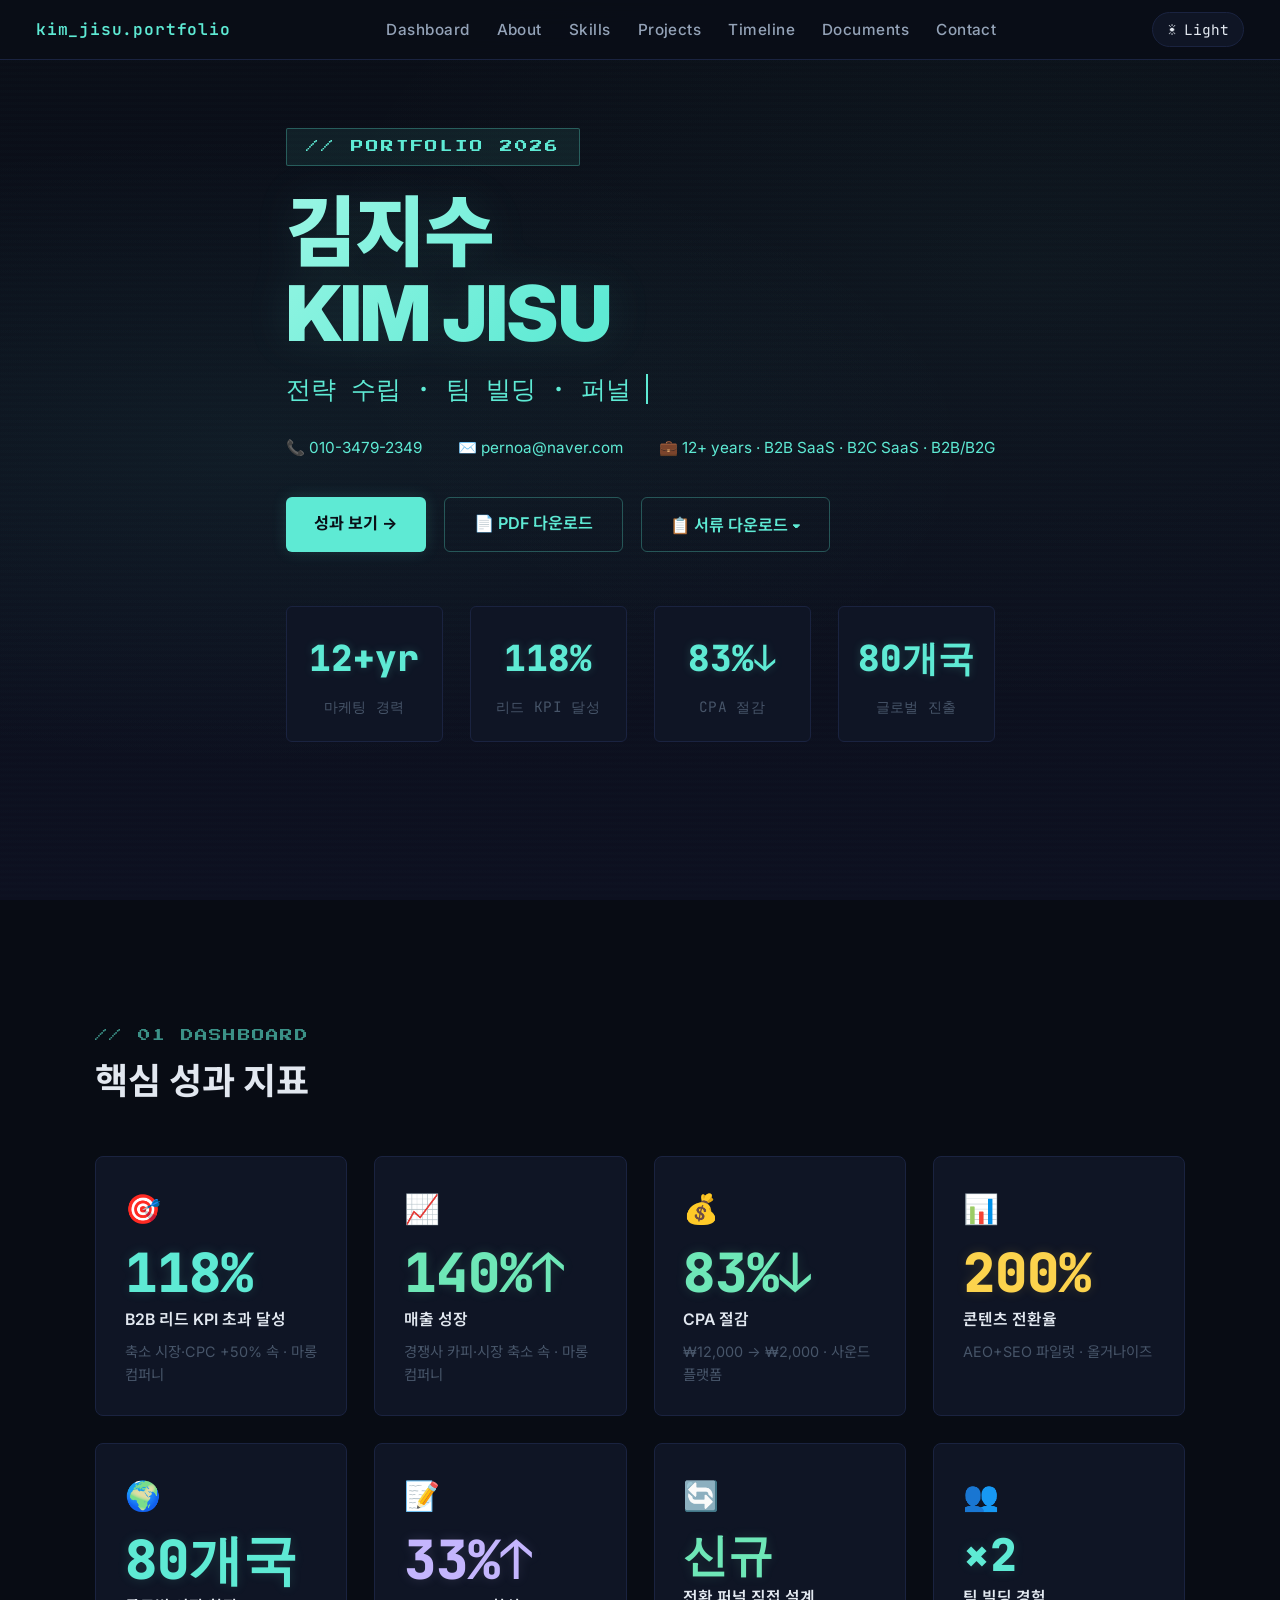
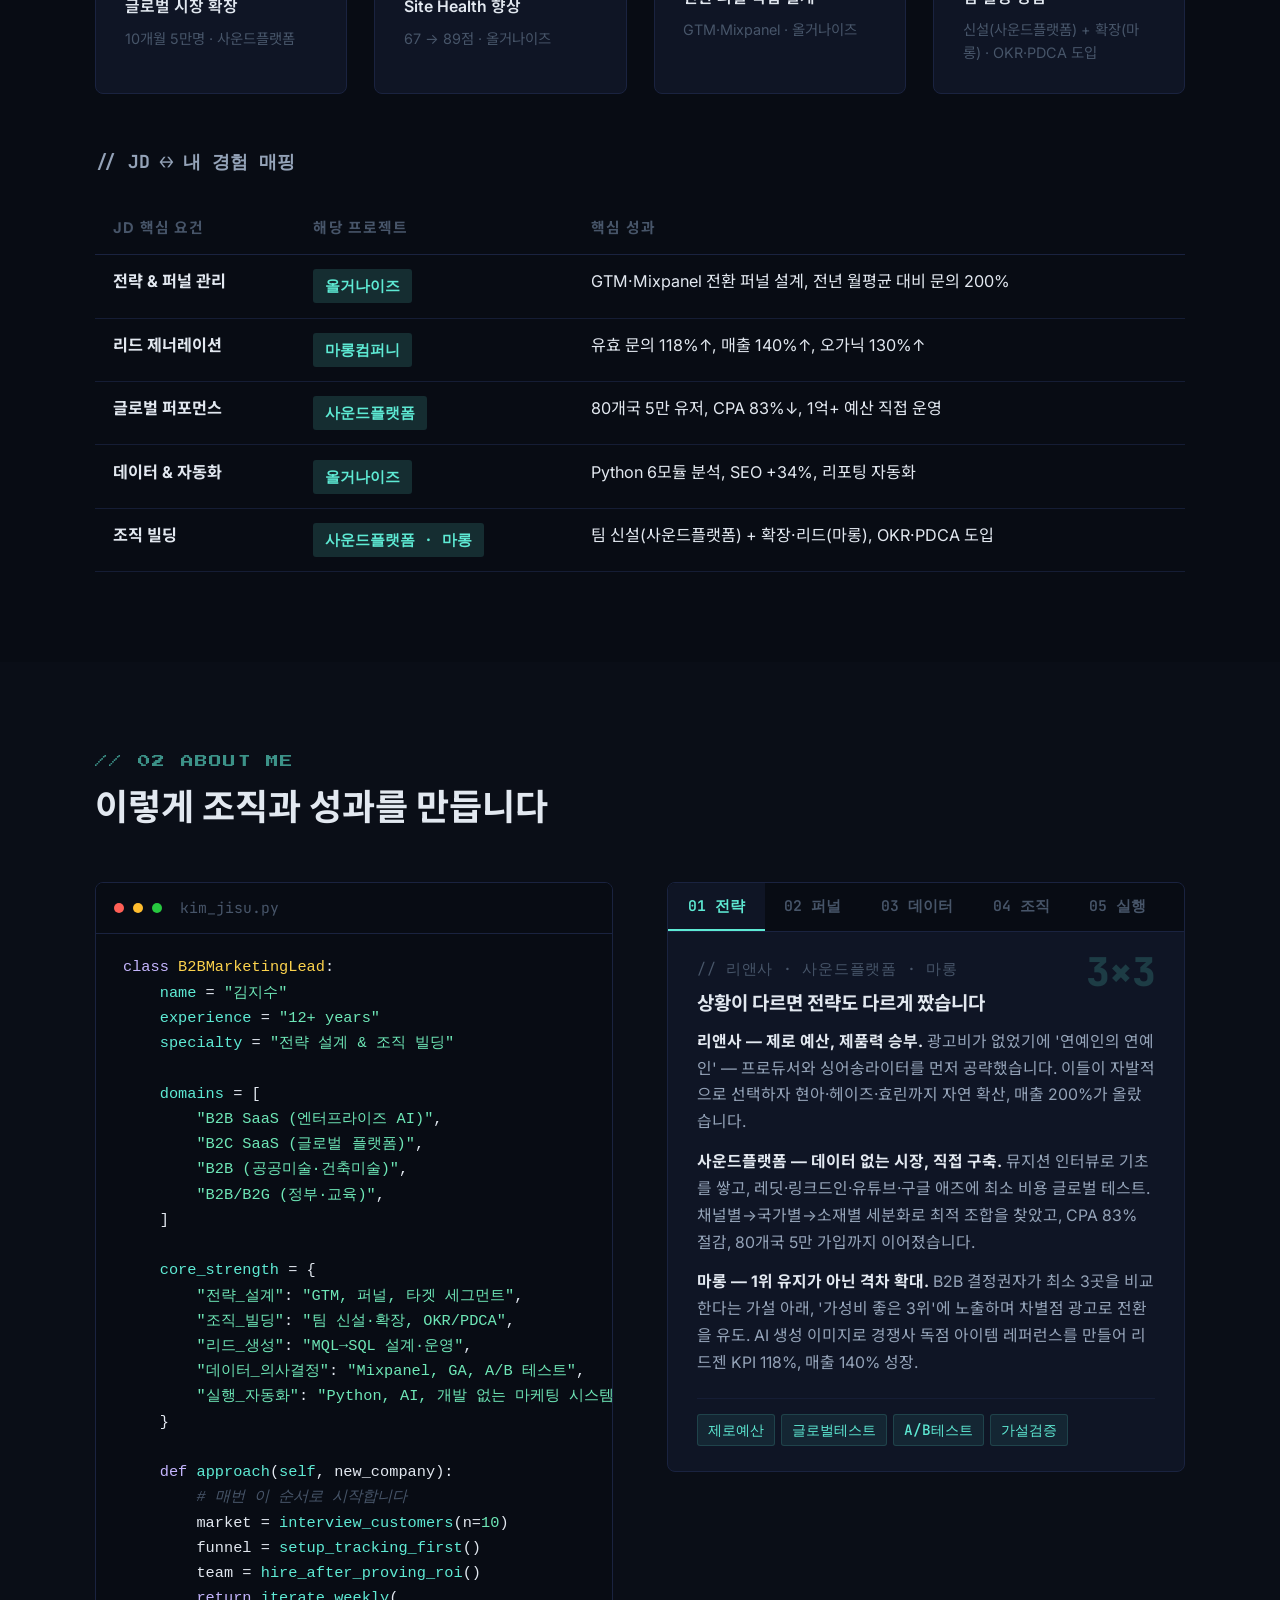
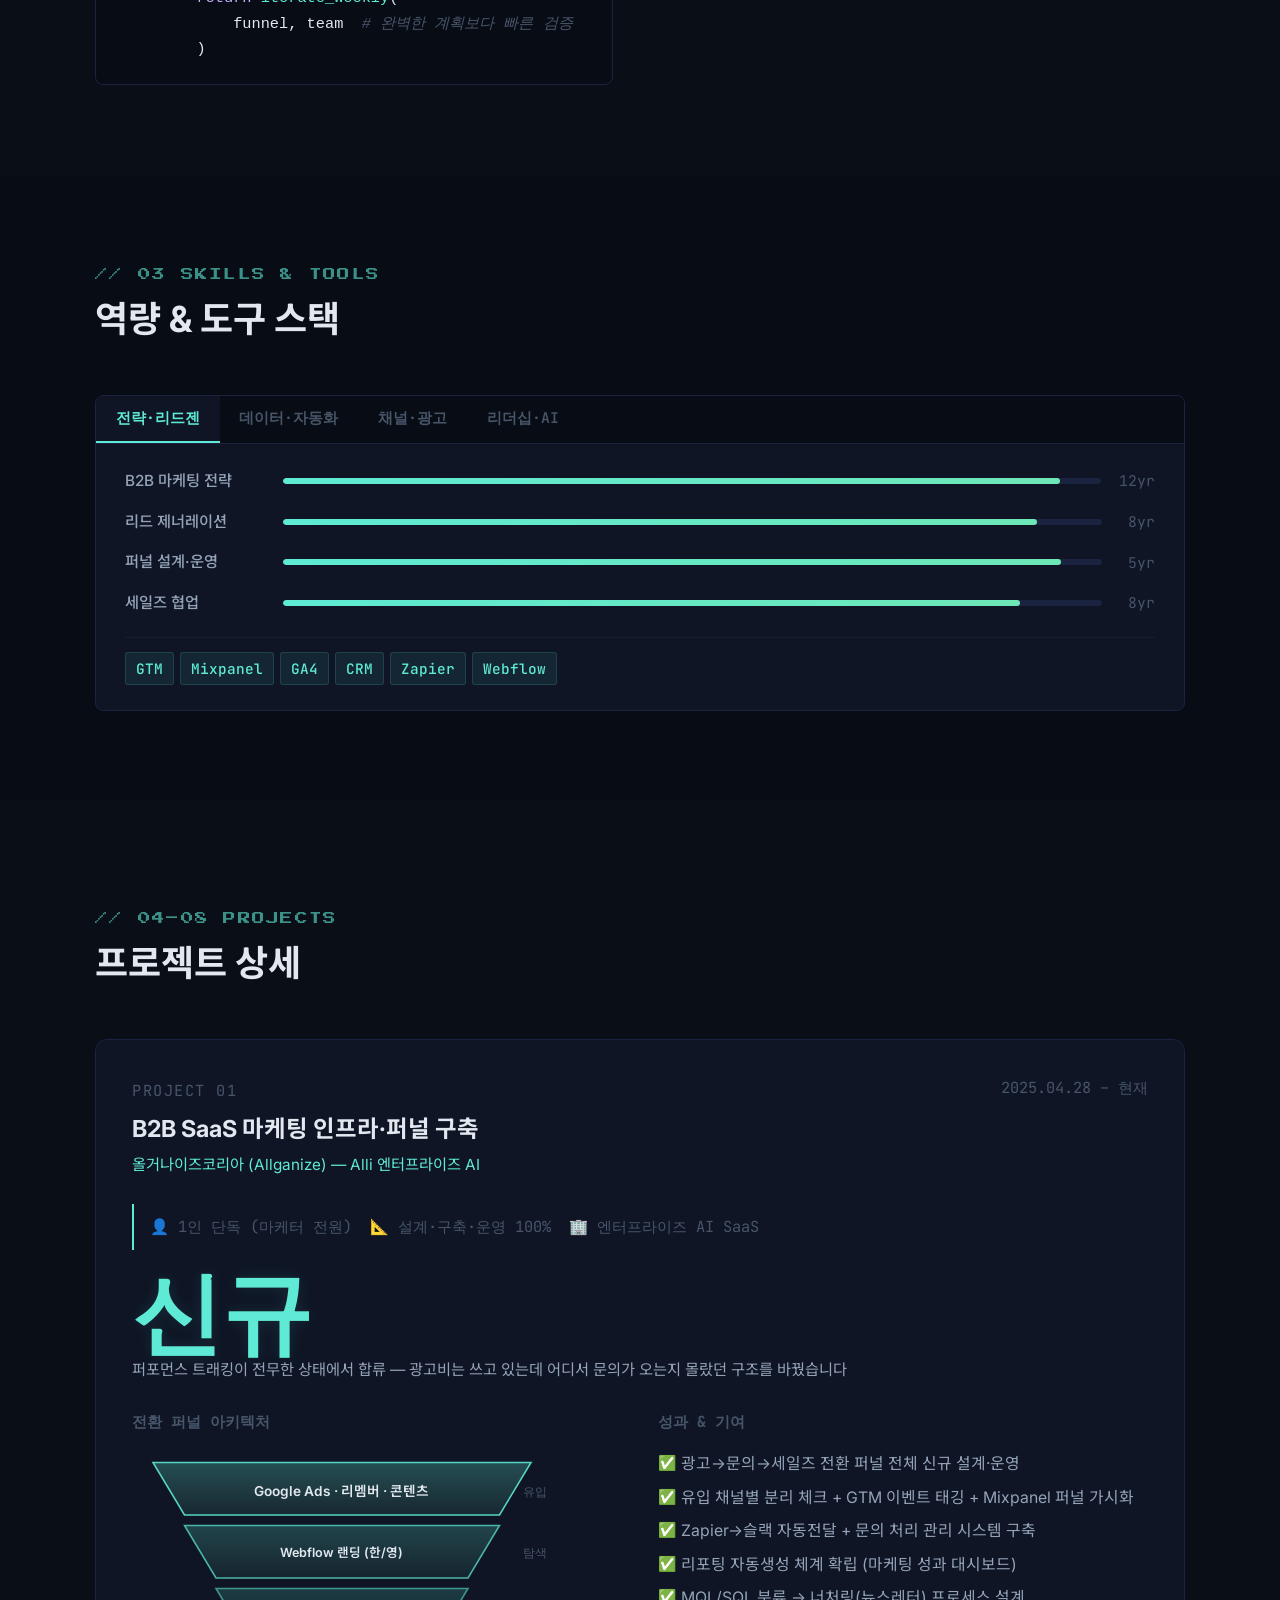
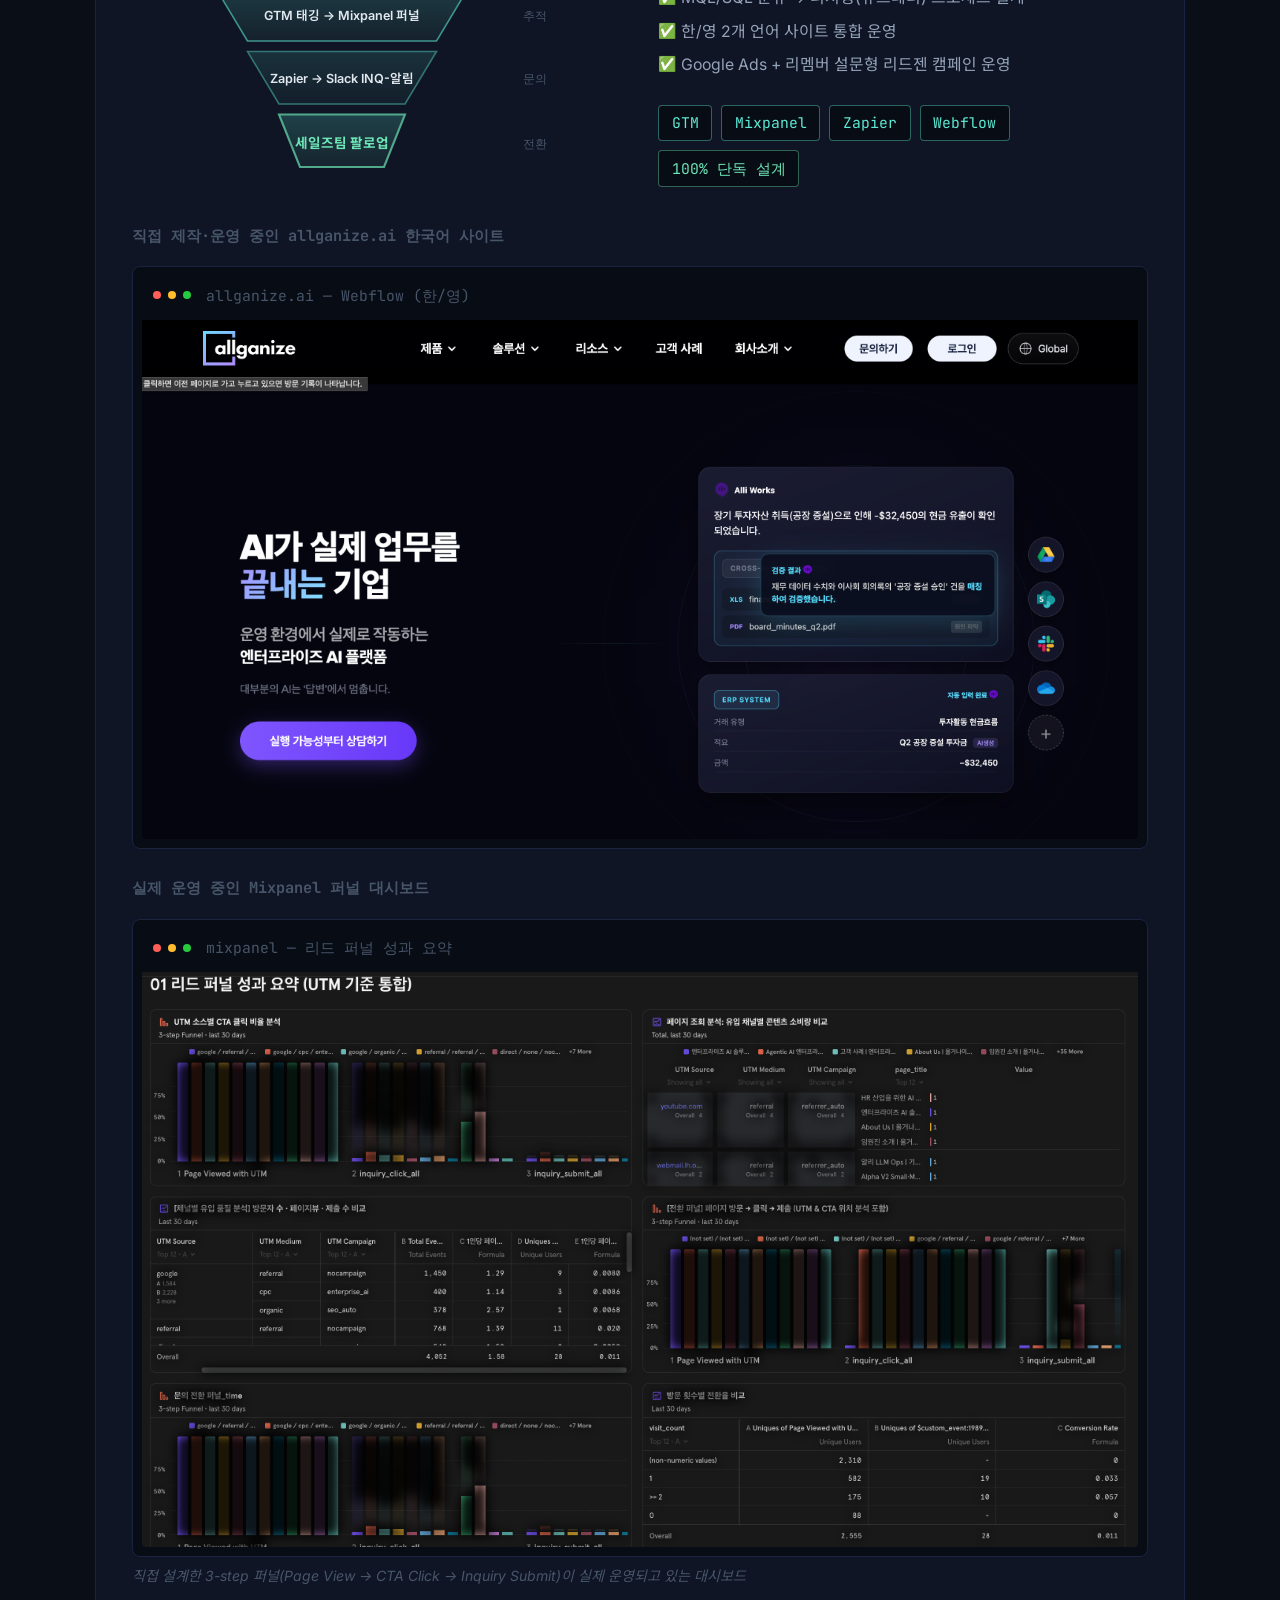
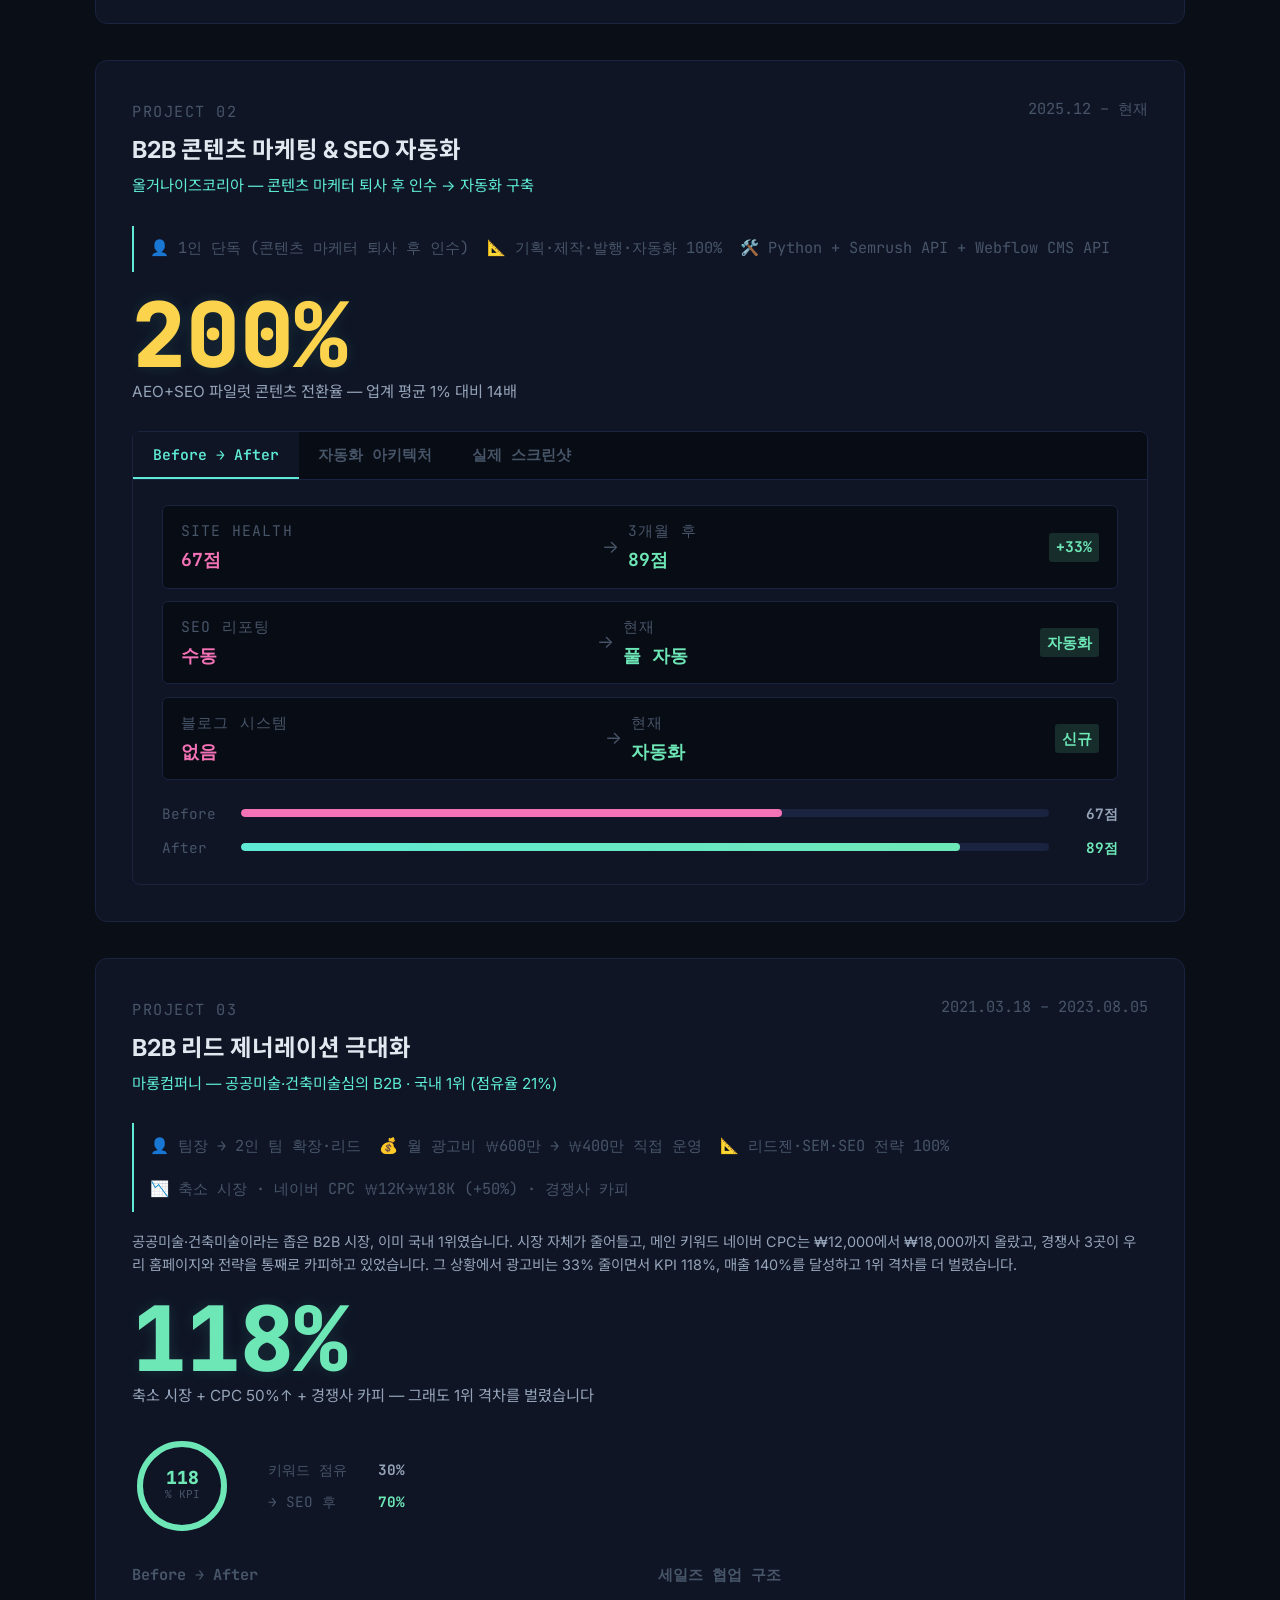
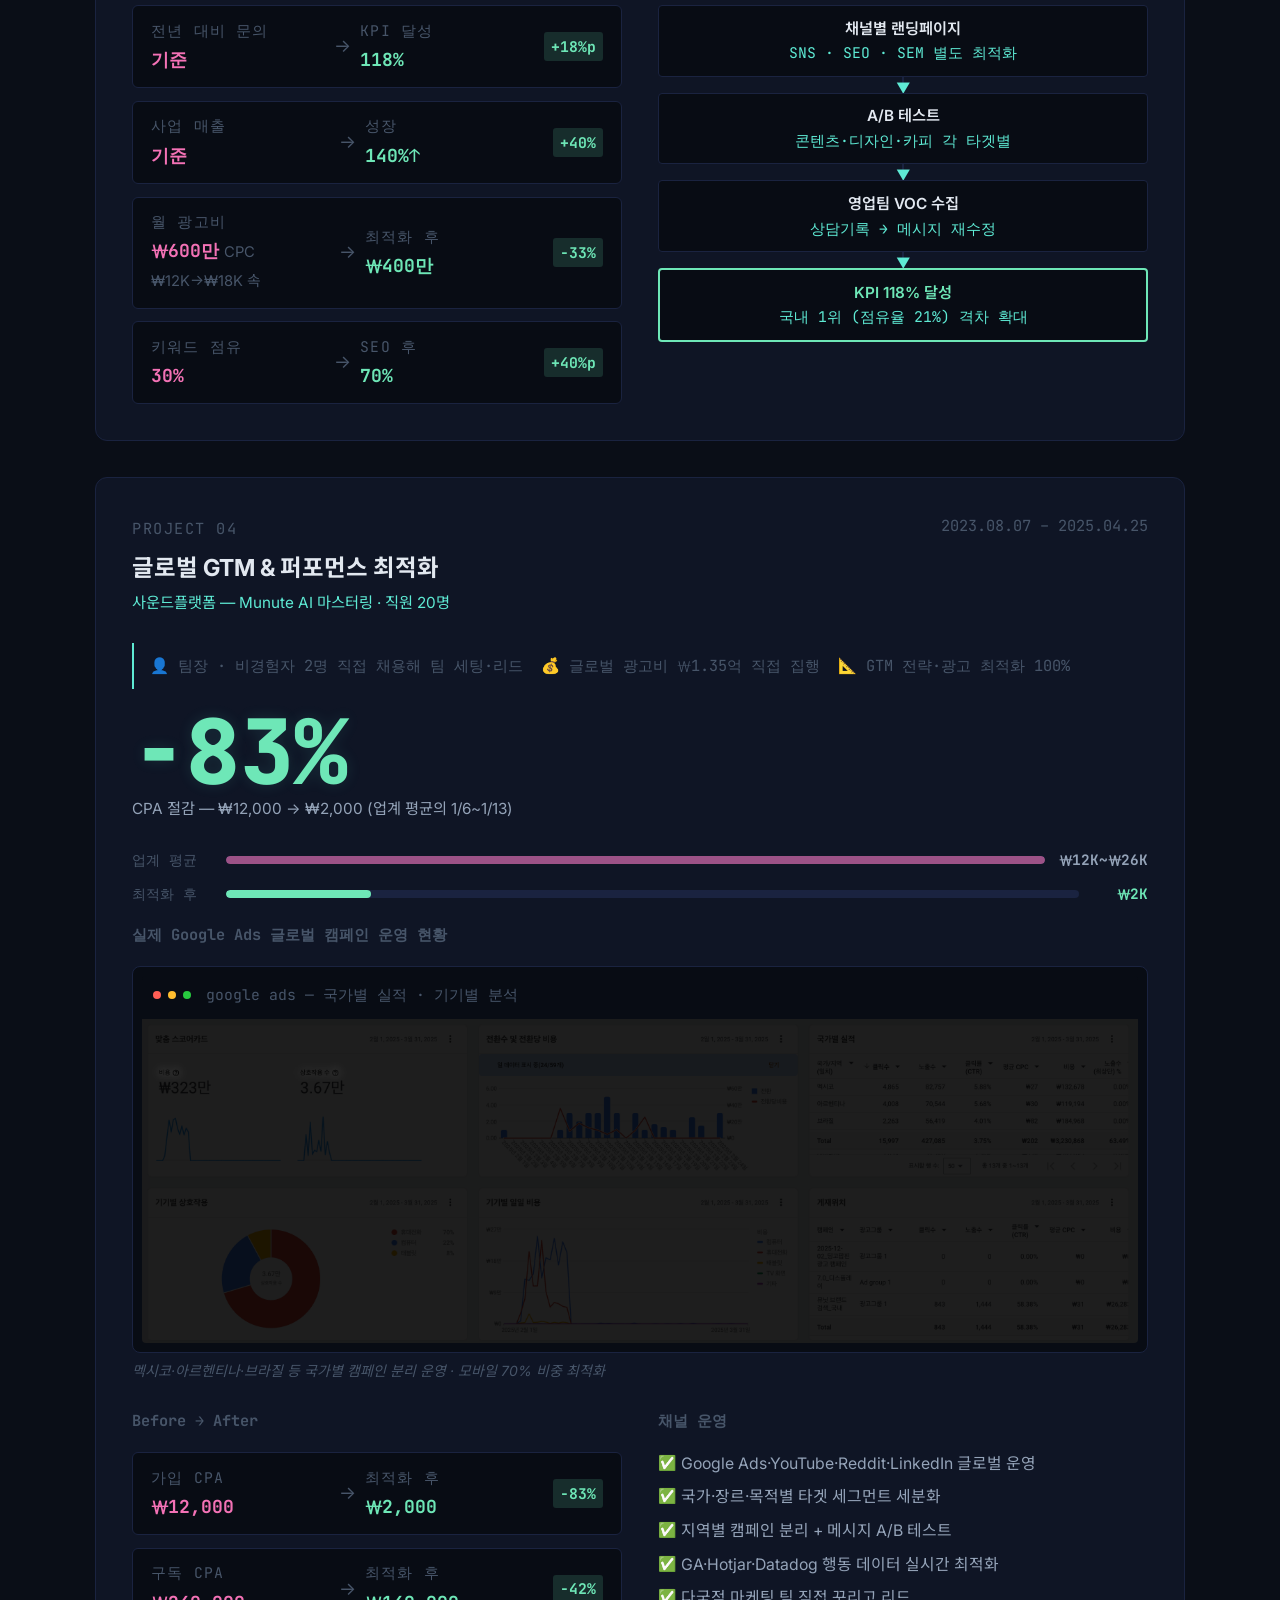
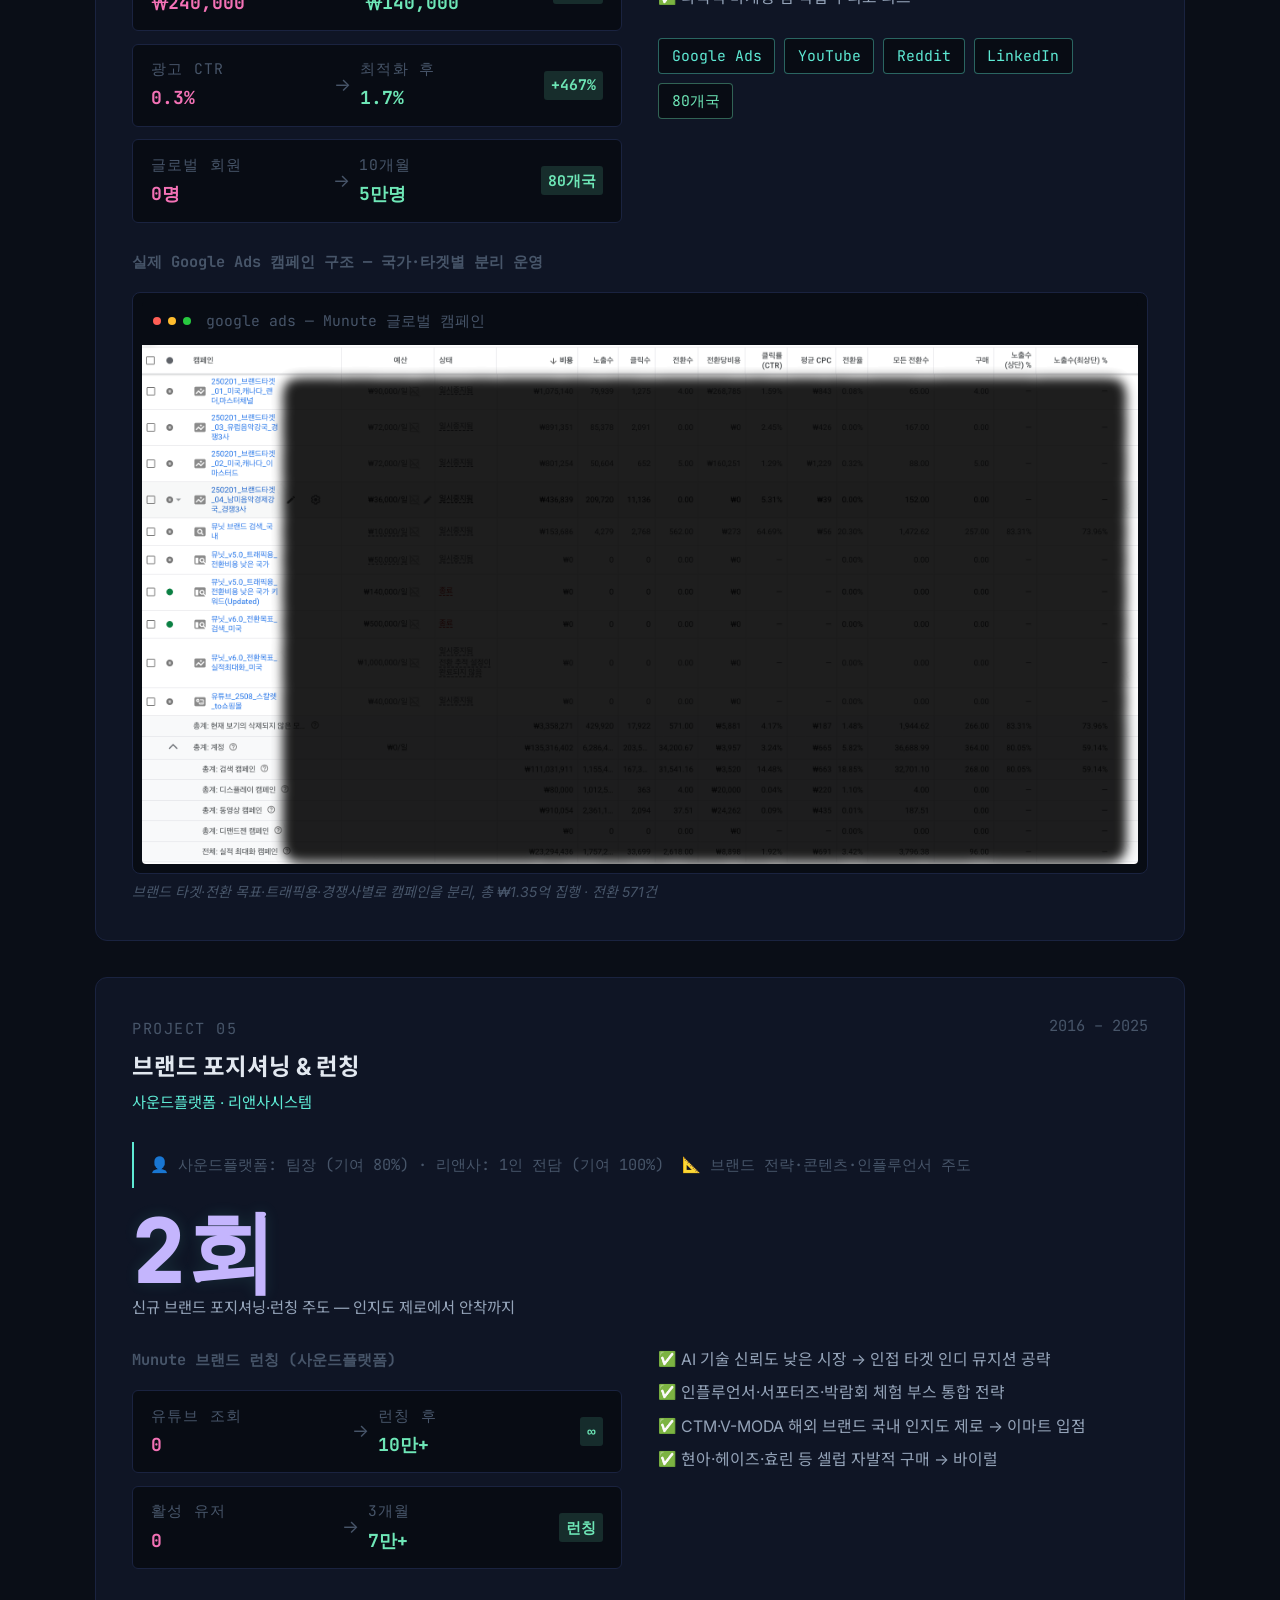
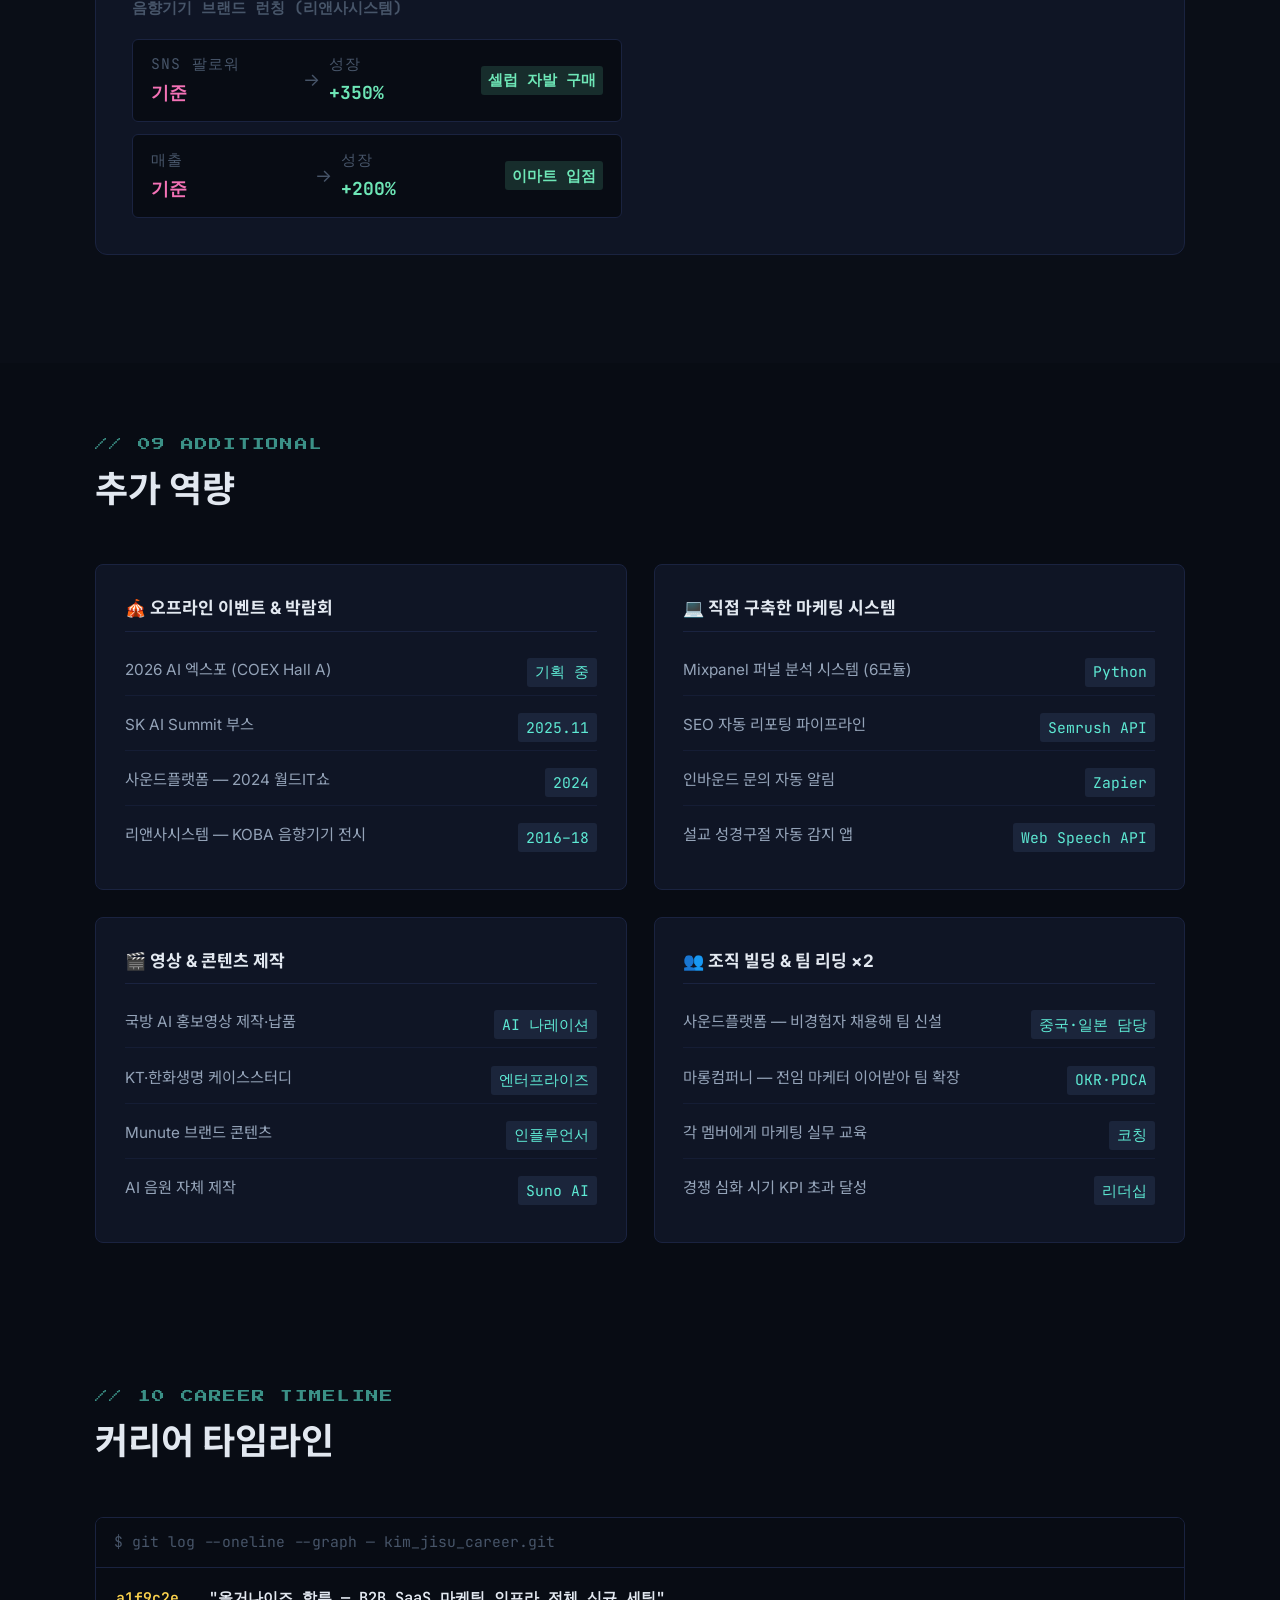
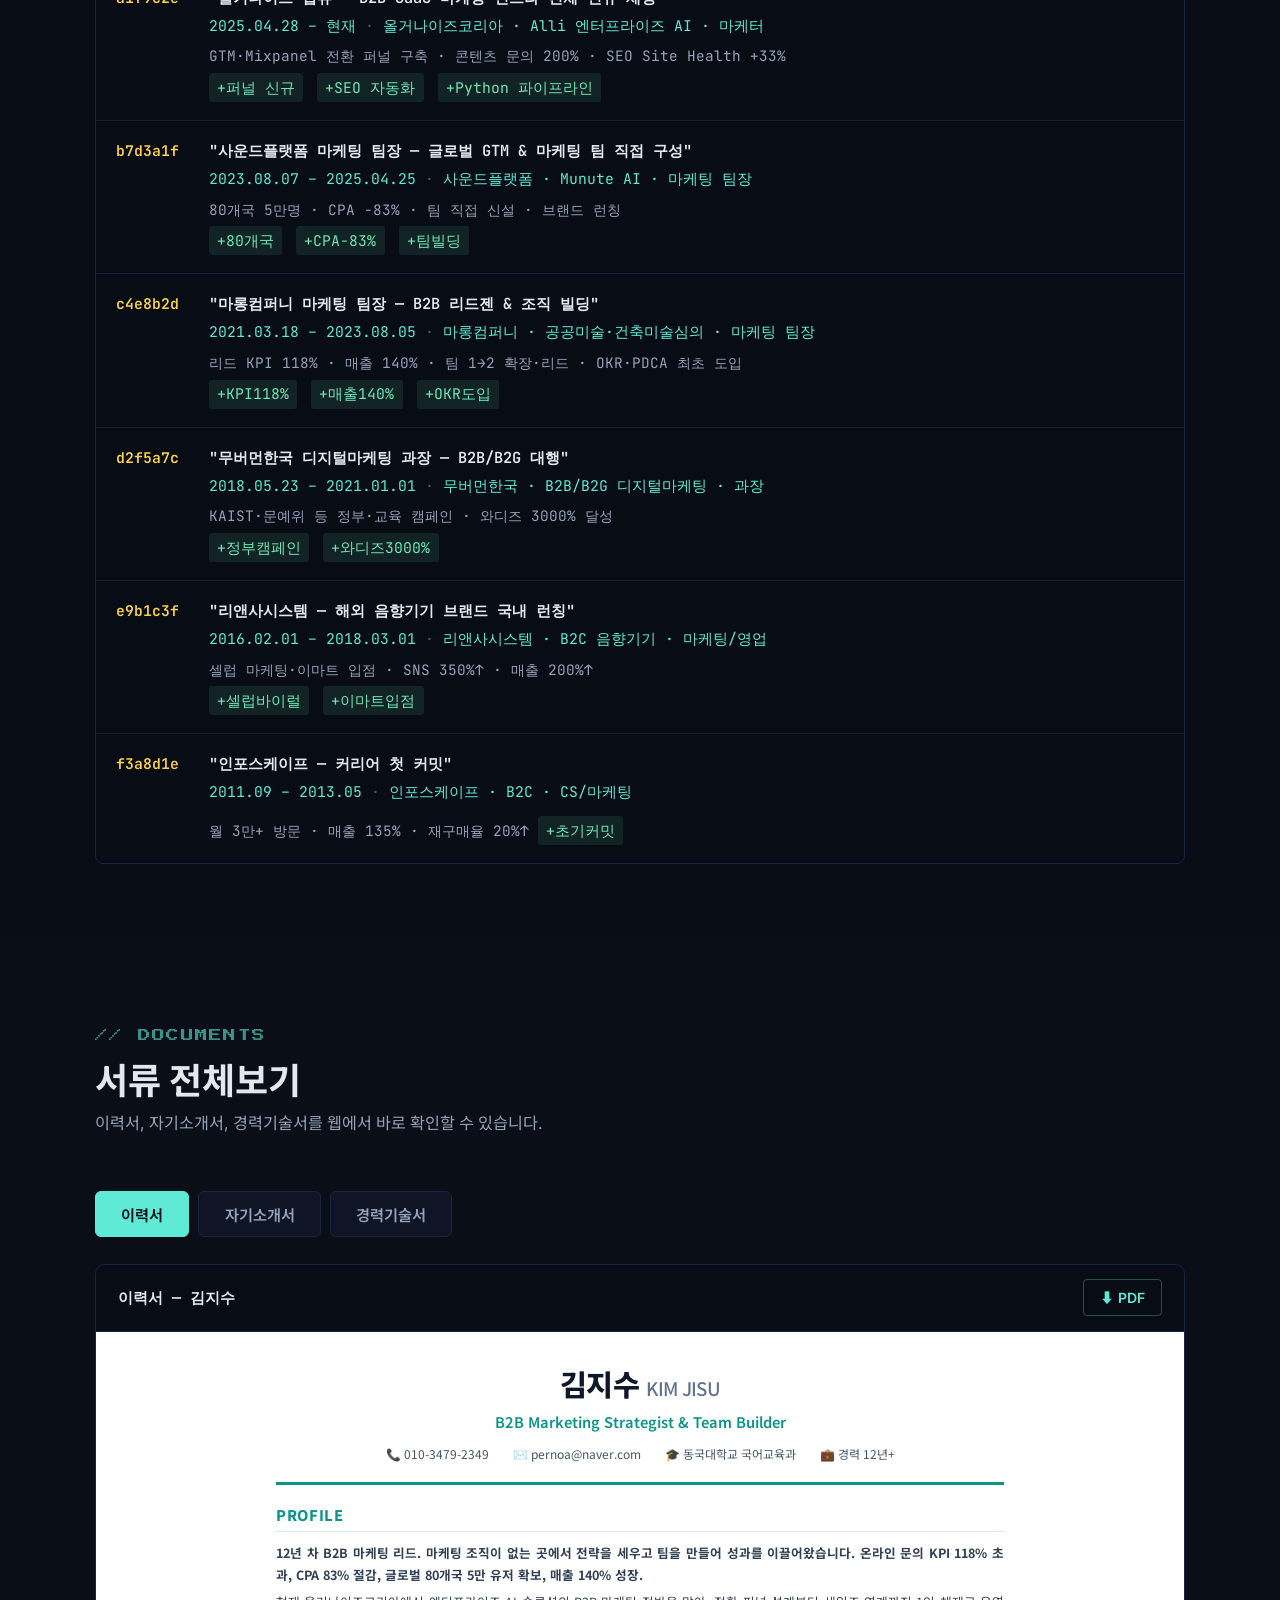
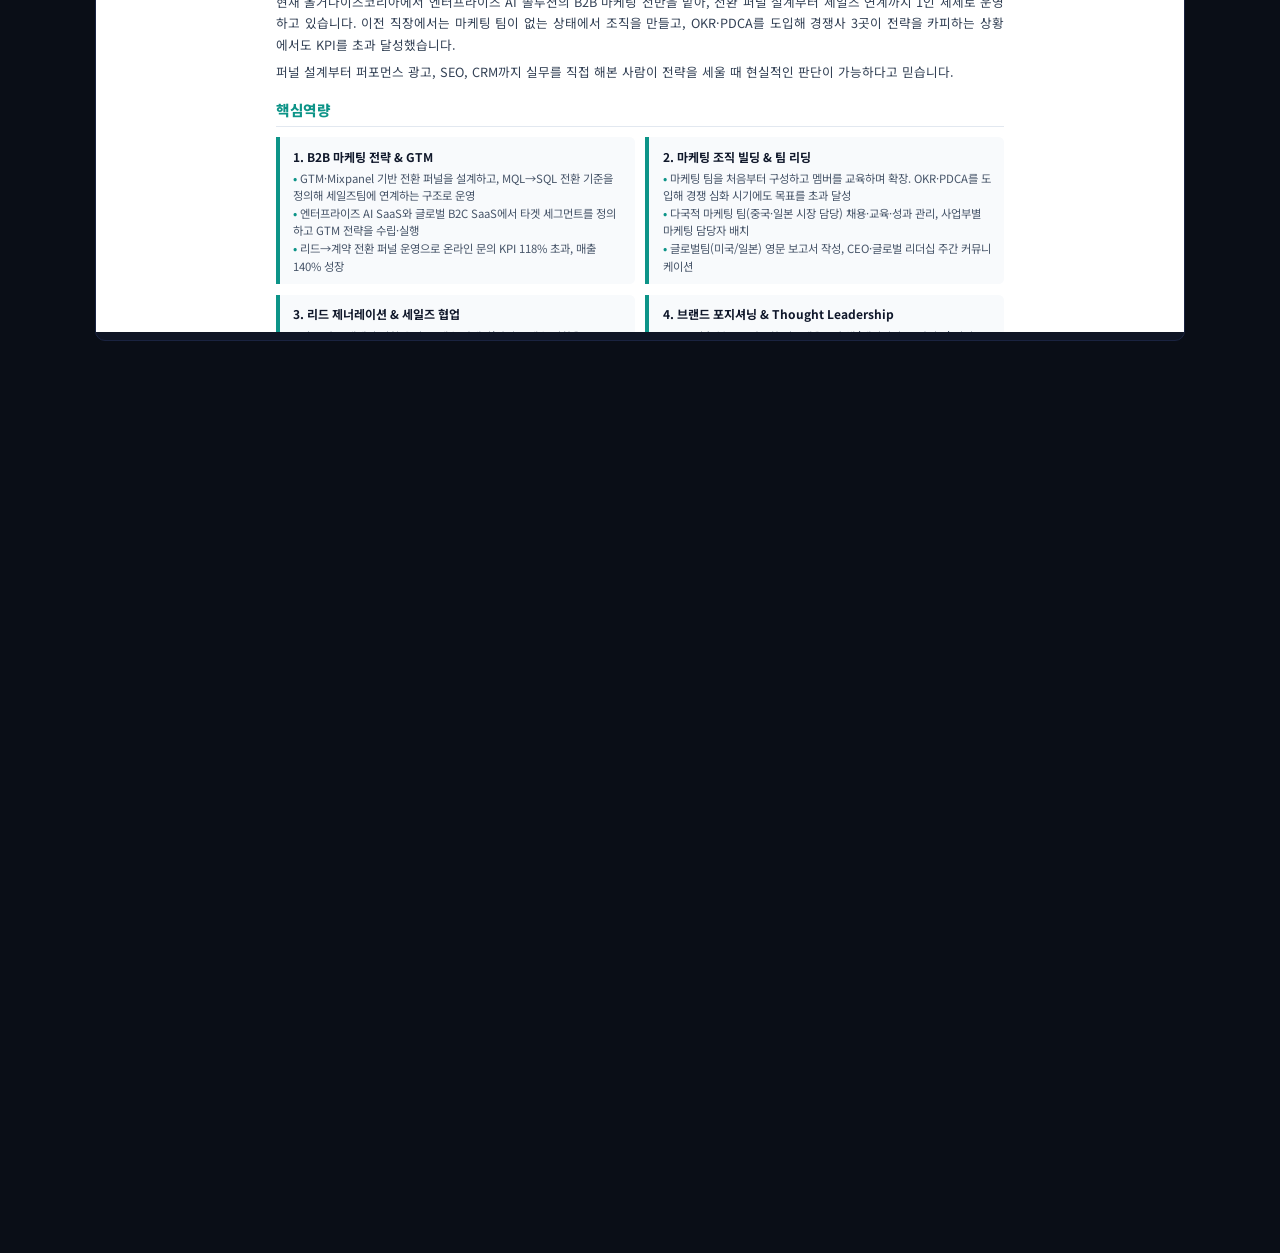
==== index.html @ 4dc273af "fix: add print CSS enhancements + counter force script for PDF export" ====
<!DOCTYPE html>
<html lang="ko" data-theme="dark">
<head>
  <meta charset="UTF-8" />
  <meta name="viewport" content="width=device-width, initial-scale=1.0" />
  <title>김지수 포트폴리오 — B2B Marketing Strategist & Builder</title>
  <meta name="description" content="12년 B2B 마케팅 경험. GTM·Mixpanel 퍼널 설계, 리드 제너레이션, 마케팅 팀 신설 경험." />
  <meta name="robots" content="noindex, nofollow" />

  <!-- Open Graph -->
  <meta property="og:title" content="김지수 포트폴리오 — B2B Marketing Strategist & Builder" />
  <meta property="og:description" content="12년 B2B 마케팅 경험. GTM·Mixpanel 퍼널 설계, 리드 제너레이션, 마케팅 팀 신설 경험." />
  <meta property="og:type" content="website" />
  <meta property="og:locale" content="ko_KR" />

  <!-- Favicon (inline SVG) -->
  <link rel="icon" href="data:image/svg+xml,<svg xmlns='http://www.w3.org/2000/svg' viewBox='0 0 100 100'><rect width='100' height='100' rx='16' fill='%230a0e17'/><text x='50' y='68' font-size='52' font-weight='900' fill='%235EEAD4' text-anchor='middle' font-family='system-ui'>JS</text></svg>" />

  <!-- Fonts -->
  <link rel="preconnect" href="https://fonts.googleapis.com" />
  <link rel="preconnect" href="https://fonts.gstatic.com" crossorigin />
  <link href="https://fonts.googleapis.com/css2?family=Inter:wght@400;500;600;700;800;900&family=JetBrains+Mono:wght@400;600;700&family=Noto+Sans+KR:wght@400;500;700;800&family=Press+Start+2P&display=swap" rel="stylesheet" />

  <link rel="stylesheet" href="style.css?v=4" />
  <script>
    (function(){var t=localStorage.getItem('portfolio-theme');if(t)document.documentElement.setAttribute('data-theme',t);})();
  </script>
</head>
<body>

<!-- ═══════════════════════════════════
     NAV
     ═══════════════════════════════════ -->
<a href="#hero" class="skip-link">본문으로 건너뛰기</a>
<nav aria-label="메인 네비게이션">
  <span class="nav-logo mono">kim_jisu.portfolio</span>
  <ul class="nav-links">
    <li><a href="#dashboard">Dashboard</a></li>
    <li><a href="#about">About</a></li>
    <li><a href="#skills">Skills</a></li>
    <li><a href="#projects">Projects</a></li>
    <li><a href="#timeline">Timeline</a></li>
    <li id="nav-why"><a href="#why">Why This Company</a></li>
    <li><a href="#documents">Documents</a></li>
    <li><a href="#contact">Contact</a></li>
  </ul>
  <div class="nav-right">
    <button id="theme-toggle" class="theme-toggle" aria-label="테마 전환">☀ Light</button>
    <button class="nav-hamburger" id="nav-hamburger" aria-label="메뉴 열기" aria-expanded="false">☰</button>
  </div>
</nav>


<!-- ═══════════════════════════════════
     HERO
     ═══════════════════════════════════ -->
<section id="hero">
  <div class="container">
    <div class="hero-content">
      <span class="hero-badge mono">// PORTFOLIO 2026</span>
      <span id="hero-target" class="hero-target" style="display:none;"></span>

      <h1 class="hero-name">김지수<br />KIM JISU</h1>

      <p class="hero-title">
        <span id="typing-text" aria-live="polite" aria-label="직무 소개"></span><span class="cursor" aria-hidden="true"></span>
      </p>

      <div class="hero-meta">
        <span class="hero-meta-item">📞 <span>010-3479-2349</span></span>
        <span class="hero-meta-item">✉️ <span>pernoa@naver.com</span></span>
        <span class="hero-meta-item">💼 <span>12+ years · B2B SaaS · B2C SaaS · B2B/B2G</span></span>
      </div>

      <div class="hero-cta">
        <a href="#dashboard" class="btn btn-primary">성과 보기 →</a>
        <a href="김지수_포트폴리오.pdf" download class="btn btn-outline">📄 PDF 다운로드</a>
        <div class="dropdown">
          <button class="btn btn-outline dropdown-toggle">📋 서류 다운로드 ▾</button>
          <div class="dropdown-menu">
            <a href="김지수_이력서.pdf" download>이력서</a>
            <a href="김지수_자기소개서.pdf" download>자기소개서</a>
            <a href="김지수_경력기술서.pdf" download>경력기술서</a>
          </div>
        </div>
      </div>

      <div class="hero-stats">
        <div class="hero-stat scroll-reveal">
          <span class="hero-stat-num" data-target="12" data-suffix="+yr">0yr</span>
          <span class="hero-stat-label">마케팅 경력</span>
        </div>
        <div class="hero-stat scroll-reveal">
          <span class="hero-stat-num" data-target="118" data-suffix="%">0%</span>
          <span class="hero-stat-label">리드 KPI 달성</span>
        </div>
        <div class="hero-stat scroll-reveal">
          <span class="hero-stat-num" data-target="83" data-suffix="%↓">0%</span>
          <span class="hero-stat-label">CPA 절감</span>
        </div>
        <div class="hero-stat scroll-reveal">
          <span class="hero-stat-num" data-target="80" data-suffix="개국">0</span>
          <span class="hero-stat-label">글로벌 진출</span>
        </div>
      </div>
    </div>
  </div>
</section>


<!-- ═══════════════════════════════════
     DASHBOARD
     ═══════════════════════════════════ -->
<section id="dashboard">
  <div class="container">
    <div class="section-header scroll-reveal">
      <span class="section-label mono">// 01 dashboard</span>
      <h2 class="section-title">핵심 성과 지표</h2>
    </div>

    <div class="metrics-grid">

      <div class="metric-card blue scroll-reveal">
        <span class="metric-icon">🎯</span>
        <span class="metric-big-num" data-target="118" data-suffix="%">0%</span>
        <span class="metric-label">B2B 리드 KPI 초과 달성</span>
        <span class="metric-sub">축소 시장·CPC +50% 속 · 마롱컴퍼니</span>
      </div>

      <div class="metric-card green scroll-reveal">
        <span class="metric-icon">📈</span>
        <span class="metric-big-num" data-target="140" data-suffix="%↑">0%</span>
        <span class="metric-label">매출 성장</span>
        <span class="metric-sub">경쟁사 카피·시장 축소 속 · 마롱컴퍼니</span>
      </div>

      <div class="metric-card green scroll-reveal">
        <span class="metric-icon">💰</span>
        <span class="metric-big-num" data-target="83" data-suffix="%↓">0%</span>
        <span class="metric-label">CPA 절감</span>
        <span class="metric-sub">₩12,000 → ₩2,000 · 사운드플랫폼</span>
      </div>

      <div class="metric-card yellow scroll-reveal">
        <span class="metric-icon">📊</span>
        <span class="metric-big-num" data-target="200" data-suffix="%">0%</span>
        <span class="metric-label">콘텐츠 전환율</span>
        <span class="metric-sub">AEO+SEO 파일럿 · 올거나이즈</span>
      </div>

      <div class="metric-card teal scroll-reveal">
        <span class="metric-icon">🌍</span>
        <span class="metric-big-num" data-target="80" data-suffix="개국">0</span>
        <span class="metric-label">글로벌 시장 확장</span>
        <span class="metric-sub">10개월 5만명 · 사운드플랫폼</span>
      </div>

      <div class="metric-card purple scroll-reveal">
        <span class="metric-icon">📝</span>
        <span class="metric-big-num" data-target="33" data-suffix="%↑">0%</span>
        <span class="metric-label">Site Health 향상</span>
        <span class="metric-sub">67 → 89점 · 올거나이즈</span>
      </div>

      <div class="metric-card green scroll-reveal">
        <span class="metric-icon">🔄</span>
        <span class="metric-big-num mono" style="font-size:2.5rem;">신규</span>
        <span class="metric-label">전환 퍼널 직접 설계</span>
        <span class="metric-sub">GTM·Mixpanel · 올거나이즈</span>
      </div>

      <div class="metric-card blue scroll-reveal">
        <span class="metric-icon">👥</span>
        <span class="metric-big-num mono" style="font-size:2.5rem;">×2</span>
        <span class="metric-label">팀 빌딩 경험</span>
        <span class="metric-sub">신설(사운드플랫폼) + 확장(마롱) · OKR·PDCA 도입</span>
      </div>

    </div>

    <!-- JD Mapping Table -->
    <div class="scroll-reveal" style="margin-top: 3rem;">
      <h3 id="jd-section-title" style="font-size:1rem; font-weight:700; margin-bottom:1rem; color:var(--text-secondary); font-family:'JetBrains Mono',monospace;">
        // JD ↔ 내 경험 매핑
      </h3>
      <table class="jd-table">
        <thead>
          <tr>
            <th>JD 핵심 요건</th>
            <th>해당 프로젝트</th>
            <th>핵심 성과</th>
          </tr>
        </thead>
        <tbody id="jd-table-body">
          <tr>
            <td><strong>전략 & 퍼널 관리</strong></td>
            <td><span class="jd-badge">올거나이즈</span></td>
            <td>GTM·Mixpanel 전환 퍼널 설계, 전년 월평균 대비 문의 200%</td>
          </tr>
          <tr>
            <td><strong>리드 제너레이션</strong></td>
            <td><span class="jd-badge">마롱컴퍼니</span></td>
            <td>유효 문의 118%↑, 매출 140%↑, 오가닉 130%↑</td>
          </tr>
          <tr>
            <td><strong>글로벌 퍼포먼스</strong></td>
            <td><span class="jd-badge">사운드플랫폼</span></td>
            <td>80개국 5만 유저, CPA 83%↓, 1억+ 예산 직접 운영</td>
          </tr>
          <tr>
            <td><strong>데이터 & 자동화</strong></td>
            <td><span class="jd-badge">올거나이즈</span></td>
            <td>Python 6모듈 분석, SEO +34%, 리포팅 자동화</td>
          </tr>
          <tr>
            <td><strong>조직 빌딩</strong></td>
            <td><span class="jd-badge">사운드플랫폼 · 마롱</span></td>
            <td>팀 신설(사운드플랫폼) + 확장·리드(마롱), OKR·PDCA 도입</td>
          </tr>
        </tbody>
      </table>
    </div>
  </div>
</section>


<!-- ═══════════════════════════════════
     ABOUT
     ═══════════════════════════════════ -->
<section id="about">
  <div class="container">
    <div class="section-header scroll-reveal">
      <span class="section-label mono">// 02 about me</span>
      <h2 class="section-title">이렇게 조직과 성과를 만듭니다</h2>
    </div>

    <div class="about-layout">
      <!-- Code Block -->
      <div class="code-block scroll-reveal">
        <div class="code-block-header">
          <span class="code-dot dot-red"></span>
          <span class="code-dot dot-yellow"></span>
          <span class="code-dot dot-green"></span>
          <span class="code-filename">kim_jisu.py</span>
        </div>
        <div class="code-content">
<pre><code><span class="code-kw">class</span> <span class="code-class">B2BMarketingLead</span>:
    <span class="code-var">name</span> = <span class="code-str">"김지수"</span>
    <span class="code-var">experience</span> = <span class="code-str">"12+ years"</span>
    <span class="code-var">specialty</span> = <span class="code-str">"전략 설계 & 조직 빌딩"</span>

    <span class="code-var">domains</span> = [
        <span class="code-str">"B2B SaaS (엔터프라이즈 AI)"</span>,
        <span class="code-str">"B2C SaaS (글로벌 플랫폼)"</span>,
        <span class="code-str">"B2B (공공미술·건축미술)"</span>,
        <span class="code-str">"B2B/B2G (정부·교육)"</span>,
    ]

    <span class="code-var">core_strength</span> = {
        <span class="code-str">"전략_설계"</span>: <span class="code-str">"GTM, 퍼널, 타겟 세그먼트"</span>,
        <span class="code-str">"조직_빌딩"</span>: <span class="code-str">"팀 신설·확장, OKR/PDCA"</span>,
        <span class="code-str">"리드_생성"</span>: <span class="code-str">"MQL→SQL 설계·운영"</span>,
        <span class="code-str">"데이터_의사결정"</span>: <span class="code-str">"Mixpanel, GA, A/B 테스트"</span>,
        <span class="code-str">"실행_자동화"</span>: <span class="code-str">"Python, AI, 개발 없는 마케팅 시스템"</span>,
    }

    <span class="code-kw">def</span> <span class="code-fn">approach</span>(<span class="code-var">self</span>, new_company):
        <span class="code-comment"># 매번 이 순서로 시작합니다</span>
        market = <span class="code-fn">interview_customers</span>(n=<span class="code-str">10</span>)
        funnel = <span class="code-fn">setup_tracking_first</span>()
        team = <span class="code-fn">hire_after_proving_roi</span>()
        <span class="code-kw">return</span> <span class="code-fn">iterate_weekly</span>(
            funnel, team  <span class="code-comment"># 완벽한 계획보다 빠른 검증</span>
        )
</code></pre>
        </div>
      </div>

      <!-- Strength Tabs (IDE style) -->
      <div class="strength-tabs scroll-reveal">
        <div class="strength-tab-bar">
          <button class="strength-tab active" data-tab="0">01 전략</button>
          <button class="strength-tab" data-tab="1">02 퍼널</button>
          <button class="strength-tab" data-tab="2">03 데이터</button>
          <button class="strength-tab" data-tab="3">04 조직</button>
          <button class="strength-tab" data-tab="4">05 실행</button>
        </div>
        <div class="strength-panels">
          <div class="strength-panel active">
            <div class="panel-hero-stat">3×3</div>
            <div class="panel-company">// 리앤사 · 사운드플랫폼 · 마롱</div>
            <div class="strength-title">상황이 다르면 전략도 다르게 짰습니다</div>
            <div class="strength-desc">
              <p><strong>리앤사 — 제로 예산, 제품력 승부.</strong> 광고비가 없었기에 '연예인의 연예인' — 프로듀서와 싱어송라이터를 먼저 공략했습니다. 이들이 자발적으로 선택하자 현아·헤이즈·효린까지 자연 확산, 매출 200%가 올랐습니다.</p>
              <p><strong>사운드플랫폼 — 데이터 없는 시장, 직접 구축.</strong> 뮤지션 인터뷰로 기초를 쌓고, 레딧·링크드인·유튜브·구글 애즈에 최소 비용 글로벌 테스트. 채널별→국가별→소재별 세분화로 최적 조합을 찾았고, CPA 83% 절감, 80개국 5만 가입까지 이어졌습니다.</p>
              <p><strong>마롱 — 1위 유지가 아닌 격차 확대.</strong> B2B 결정권자가 최소 3곳을 비교한다는 가설 아래, '가성비 좋은 3위'에 노출하며 차별점 광고로 전환을 유도. AI 생성 이미지로 경쟁사 독점 아이템 레퍼런스를 만들어 리드젠 KPI 118%, 매출 140% 성장.</p>
            </div>
            <div class="panel-tags"><span class="panel-tag">제로예산</span><span class="panel-tag">글로벌테스트</span><span class="panel-tag">A/B테스트</span><span class="panel-tag">가설검증</span></div>
          </div>
          <div class="strength-panel">
            <div class="panel-hero-stat">0→Full</div>
            <div class="panel-company">// 올거나이즈</div>
            <div class="strength-title">트래킹 인프라가 없길래, 설계부터 시작했습니다</div>
            <div class="strength-desc">
              <p><strong>올거나이즈 — 트래킹 제로에서 풀퍼널 구축.</strong> 입사했을 때 GTM도 Mixpanel도 없었습니다. 광고비는 쓰고 있는데 어디서 문의가 오는지 아무도 몰랐습니다.</p>
              <p>광고 클릭부터 문의 접수, 세일즈 핸드오프까지 퍼널 전체를 세팅했고, 세일즈팀과 연동해서 지금도 제가 운영하고 있습니다.</p>
            </div>
            <div class="panel-tags"><span class="panel-tag">GTM</span><span class="panel-tag">Mixpanel</span><span class="panel-tag">CRM</span><span class="panel-tag">세일즈연동</span><span class="panel-tag">퍼널설계</span></div>
          </div>
          <div class="strength-panel">
            <div class="panel-hero-stat">89pt</div>
            <div class="panel-company">// 올거나이즈</div>
            <div class="strength-title">AI 전문 회사에서 데이터 근육이 붙었습니다</div>
            <div class="strength-desc">
              <p><strong>올거나이즈 — 멀티 플랫폼 데이터 통합.</strong> Mixpanel·Semrush·GTM·Google Ads 데이터를 매일 다루면서, 서로 다른 플랫폼의 데이터를 하나로 엮어 분석하는 일이 자연스러워졌습니다.</p>
              <p>Python으로 리포트 자동화까지 직접 만들고 나니, 이제 웬만한 규모의 데이터는 어디서 뽑아서 어떻게 조합하면 되는지 감이 먼저 옵니다.</p>
            </div>
            <div class="panel-tags"><span class="panel-tag">Python</span><span class="panel-tag">Mixpanel</span><span class="panel-tag">Semrush</span><span class="panel-tag">Google Ads</span><span class="panel-tag">자동리포트</span></div>
          </div>
          <div class="strength-panel">
            <div class="panel-hero-stat">0→1 ×2</div>
            <div class="panel-company">// 사운드플랫폼 · 마롱</div>
            <div class="strength-title">팀이 없는 곳에 두 번 들어갔습니다</div>
            <div class="strength-desc">
              <p><strong>사운드플랫폼 — 0에서 팀 신설.</strong> 중국인 마케터와 일본어 전공자 — 둘 다 비경험자를 뽑아서 마케팅 팀을 세팅하고 운영했습니다.</p>
              <p><strong>마롱컴퍼니 — 1→2 확장·리드.</strong> 혼자 일하던 전임자를 이어받아 2명 팀으로 확장. OKR 세팅하고 주간 회고 돌리면서 체계가 잡혔습니다.</p>
            </div>
            <div class="panel-tags"><span class="panel-tag">팀빌딩</span><span class="panel-tag">OKR</span><span class="panel-tag">PDCA</span><span class="panel-tag">주간회고</span><span class="panel-tag">비경험자육성</span></div>
          </div>
          <div class="strength-panel">
            <div class="panel-hero-stat">Zero</div>
            <div class="panel-company">// 올거나이즈</div>
            <div class="strength-title">필요한 시스템은 직접 만들 수 있습니다</div>
            <div class="strength-desc">
              <p><strong>"개발 리소스 없음" → 직접 구축.</strong> 자동화할 수 있는데 개발 리소스를 받을 수 없는 상황이었습니다. 그래서 Python을 독학했습니다.</p>
              <p>지금은 AI 바이브코딩과 결합해서 블로그 발행 자동화, AEO·SEO 모니터링, GTM 리포트 자동 생성, Google Ads 캠페인 자동화까지 직접 구축해서 돌리고 있습니다. 개발팀 요청 제로.</p>
            </div>
            <div class="panel-tags"><span class="panel-tag">Python</span><span class="panel-tag">AI바이브코딩</span><span class="panel-tag">AEO</span><span class="panel-tag">SEO</span><span class="panel-tag">GTM자동화</span></div>
          </div>
        </div>
      </div>
    </div>
  </div>
</section>


<!-- ═══════════════════════════════════
     SKILLS
     ═══════════════════════════════════ -->
<section id="skills">
  <div class="container">
    <div class="section-header scroll-reveal">
      <span class="section-label mono">// 03 skills &amp; tools</span>
      <h2 class="section-title">역량 & 도구 스택</h2>
    </div>

    <!-- Skills Tabs (카테고리별 역량 + 도구 통합) -->
    <div class="strength-tabs scroll-reveal">
      <div class="strength-tab-bar">
        <button class="strength-tab active" data-skills-tab="0">전략·리드젠</button>
        <button class="strength-tab" data-skills-tab="1">데이터·자동화</button>
        <button class="strength-tab" data-skills-tab="2">채널·광고</button>
        <button class="strength-tab" data-skills-tab="3">리더십·AI</button>
      </div>
      <div class="skills-tab-panels">
        <!-- 전략·리드젠 -->
        <div class="skills-tab-panel active">
          <div class="skill-bar-list">
            <div class="skill-bar-item"><span class="skill-name">B2B 마케팅 전략</span><div class="skill-bar-track"><div class="skill-bar-fill" data-pct="95"></div></div><span class="skill-pct mono">12yr</span></div>
            <div class="skill-bar-item"><span class="skill-name">리드 제너레이션</span><div class="skill-bar-track"><div class="skill-bar-fill" data-pct="92"></div></div><span class="skill-pct mono">8yr</span></div>
            <div class="skill-bar-item"><span class="skill-name">퍼널 설계·운영</span><div class="skill-bar-track"><div class="skill-bar-fill" data-pct="95"></div></div><span class="skill-pct mono">5yr</span></div>
            <div class="skill-bar-item"><span class="skill-name">세일즈 협업</span><div class="skill-bar-track"><div class="skill-bar-fill" data-pct="90"></div></div><span class="skill-pct mono">8yr</span></div>
          </div>
          <div class="panel-tags"><span class="panel-tag">GTM</span><span class="panel-tag">Mixpanel</span><span class="panel-tag">GA4</span><span class="panel-tag">CRM</span><span class="panel-tag">Zapier</span><span class="panel-tag">Webflow</span></div>
        </div>
        <!-- 데이터·자동화 -->
        <div class="skills-tab-panel">
          <div class="skill-bar-list">
            <div class="skill-bar-item"><span class="skill-name">콘텐츠 전략 · SEO/AEO</span><div class="skill-bar-track"><div class="skill-bar-fill" data-pct="93"></div></div><span class="skill-pct mono">6yr</span></div>
            <div class="skill-bar-item"><span class="skill-name">데이터 분석·자동화</span><div class="skill-bar-track"><div class="skill-bar-fill" data-pct="85"></div></div><span class="skill-pct mono">3yr</span></div>
          </div>
          <div class="panel-tags"><span class="panel-tag">Python</span><span class="panel-tag">Semrush</span><span class="panel-tag">Hotjar</span><span class="panel-tag">Datadog</span><span class="panel-tag">Webflow CMS API</span><span class="panel-tag">Vercel</span></div>
        </div>
        <!-- 채널·광고 -->
        <div class="skills-tab-panel">
          <div class="skill-bar-list">
            <div class="skill-bar-item"><span class="skill-name">퍼포먼스 마케팅</span><div class="skill-bar-track"><div class="skill-bar-fill" data-pct="88"></div></div><span class="skill-pct mono">7yr</span></div>
            <div class="skill-bar-item"><span class="skill-name">글로벌 마케팅</span><div class="skill-bar-track"><div class="skill-bar-fill" data-pct="80"></div></div><span class="skill-pct mono">2yr</span></div>
            <div class="skill-bar-item"><span class="skill-name">CRM / MA</span><div class="skill-bar-track"><div class="skill-bar-fill" data-pct="75"></div></div><span class="skill-pct mono">2yr</span></div>
          </div>
          <div class="panel-tags"><span class="panel-tag">Google Ads</span><span class="panel-tag">네이버 광고</span><span class="panel-tag">META Ads</span><span class="panel-tag">YouTube</span><span class="panel-tag">LinkedIn</span><span class="panel-tag">Reddit</span><span class="panel-tag">리멤버</span></div>
        </div>
        <!-- 리더십·AI -->
        <div class="skills-tab-panel">
          <div class="skill-bar-list">
            <div class="skill-bar-item"><span class="skill-name">조직 리딩·팀 빌딩</span><div class="skill-bar-track"><div class="skill-bar-fill" data-pct="90"></div></div><span class="skill-pct mono">5yr</span></div>
          </div>
          <div class="panel-tags"><span class="panel-tag">Claude Code</span><span class="panel-tag">Cursor AI</span><span class="panel-tag">Midjourney</span><span class="panel-tag">HeyGen</span><span class="panel-tag">Suno AI</span><span class="panel-tag">GenSpark</span></div>
        </div>
      </div>
    </div>
  </div>
</section>


<!-- ═══════════════════════════════════
     PROJECTS
     ═══════════════════════════════════ -->
<section id="projects">
  <div class="container">
    <div class="section-header scroll-reveal">
      <span class="section-label mono">// 04–08 projects</span>
      <h2 class="section-title">프로젝트 상세</h2>
    </div>

    <div class="projects-list">

      <!-- PROJECT 01: 올거나이즈 퍼널 -->
      <div class="project-card scroll-reveal">
        <div class="project-card-inner">
          <div class="project-header">
            <div>
              <span class="project-num">PROJECT 01</span>
              <div class="project-title">B2B SaaS 마케팅 인프라·퍼널 구축</div>
              <div class="project-company">올거나이즈코리아 (Allganize) — Alli 엔터프라이즈 AI</div>
            </div>
            <span class="project-period">2025.04.28 – 현재</span>
          </div>

          <div class="project-scope">
            <span>👤 1인 단독 (마케터 전원)</span>
            <span>📐 설계·구축·운영 100%</span>
            <span>🏢 엔터프라이즈 AI SaaS</span>
          </div>

          <!-- Big Number -->
          <div>
            <span class="project-big-num blue">신규</span>
            <span class="project-big-label">퍼포먼스 트래킹이 전무한 상태에서 합류 — 광고비는 쓰고 있는데 어디서 문의가 오는지 몰랐던 구조를 바꿨습니다</span>
          </div>

          <div class="project-body">
            <!-- Funnel Diagram -->
            <div>
              <h4 class="project-sub-heading">전환 퍼널 아키텍처</h4>
              <svg class="svg-funnel" viewBox="0 0 400 320" xmlns="http://www.w3.org/2000/svg" role="img" aria-label="전환 퍼널 다이어그램">
                <defs>
                  <linearGradient id="funnelGrad" x1="0" y1="0" x2="0" y2="1">
                    <stop offset="0%" stop-color="var(--accent-teal)" stop-opacity="0.3"/>
                    <stop offset="100%" stop-color="var(--accent-green)" stop-opacity="0.1"/>
                  </linearGradient>
                </defs>
                <!-- Funnel trapezoids -->
                <polygon points="20,10 380,10 350,60 50,60" fill="url(#funnelGrad)" stroke="var(--accent-teal)" stroke-width="1.5" opacity="0.9"/>
                <polygon points="50,70 350,70 320,120 80,120" fill="url(#funnelGrad)" stroke="var(--accent-teal)" stroke-width="1.5" opacity="0.75"/>
                <polygon points="80,130 320,130 290,180 110,180" fill="url(#funnelGrad)" stroke="var(--accent-teal)" stroke-width="1.5" opacity="0.6"/>
                <polygon points="110,190 290,190 260,240 140,240" fill="url(#funnelGrad)" stroke="var(--accent-teal)" stroke-width="1.5" opacity="0.45"/>
                <polygon points="140,250 260,250 240,300 160,300" fill="url(#funnelGrad)" stroke="var(--accent-green)" stroke-width="2" opacity="0.7"/>
                <!-- Labels -->
                <text x="200" y="42" text-anchor="middle" fill="var(--text-primary)" font-size="13" font-weight="600">Google Ads · 리멤버 · 콘텐츠</text>
                <text x="200" y="100" text-anchor="middle" fill="var(--text-primary)" font-size="12" font-weight="600">Webflow 랜딩 (한/영)</text>
                <text x="200" y="160" text-anchor="middle" fill="var(--text-primary)" font-size="12" font-weight="600">GTM 태깅 → Mixpanel 퍼널</text>
                <text x="200" y="220" text-anchor="middle" fill="var(--text-primary)" font-size="12" font-weight="600">Zapier → Slack INQ-알림</text>
                <text x="200" y="282" text-anchor="middle" fill="var(--accent-green)" font-size="13" font-weight="700">세일즈팀 팔로업</text>
                <!-- Side annotations -->
                <text x="395" y="42" text-anchor="end" fill="var(--text-muted)" font-size="11" font-family="JetBrains Mono, monospace">유입</text>
                <text x="395" y="100" text-anchor="end" fill="var(--text-muted)" font-size="11" font-family="JetBrains Mono, monospace">탐색</text>
                <text x="395" y="160" text-anchor="end" fill="var(--text-muted)" font-size="11" font-family="JetBrains Mono, monospace">추적</text>
                <text x="395" y="220" text-anchor="end" fill="var(--text-muted)" font-size="11" font-family="JetBrains Mono, monospace">문의</text>
                <text x="395" y="282" text-anchor="end" fill="var(--text-muted)" font-size="11" font-family="JetBrains Mono, monospace">전환</text>
              </svg>
            </div>

            <!-- Achievements -->
            <div>
              <h4 class="project-sub-heading">성과 & 기여</h4>
              <ul class="achievement-list">
                <li>광고→문의→세일즈 전환 퍼널 전체 신규 설계·운영</li>
                <li>유입 채널별 분리 체크 + GTM 이벤트 태깅 + Mixpanel 퍼널 가시화</li>
                <li>Zapier→슬랙 자동전달 + 문의 처리 관리 시스템 구축</li>
                <li>리포팅 자동생성 체계 확립 (마케팅 성과 대시보드)</li>
                <li>MQL/SQL 분류 → 너처링(뉴스레터) 프로세스 설계</li>
                <li>한/영 2개 언어 사이트 통합 운영</li>
                <li>Google Ads + 리멤버 설문형 리드젠 캠페인 운영</li>
              </ul>

              <div class="project-tags mt-md">
                <span class="tag blue">GTM</span>
                <span class="tag blue">Mixpanel</span>
                <span class="tag blue">Zapier</span>
                <span class="tag blue">Webflow</span>
                <span class="tag green">100% 단독 설계</span>
              </div>
            </div>
          </div>

          <!-- Webflow 사이트 스크린샷 -->
          <div class="mt-md">
            <h4 class="project-sub-heading">직접 제작·운영 중인 allganize.ai 한국어 사이트</h4>
            <div class="screenshot-frame">
              <div class="frame-header">
                <span class="dot dot-red"></span><span class="dot dot-yellow"></span><span class="dot dot-green"></span>
                <span class="frame-label">allganize.ai — Webflow (한/영)</span>
              </div>
              <img src="assets/screenshots/allganize-hero.png" alt="올거나이즈 한국어 사이트 — Webflow 기반 직접 제작" loading="lazy" class="frame-img"/>
            </div>
          </div>

          <!-- 실제 운영 스크린샷 -->
          <div class="mt-md">
            <h4 class="project-sub-heading">실제 운영 중인 Mixpanel 퍼널 대시보드</h4>
            <div class="screenshot-frame">
              <div class="frame-header">
                <span class="dot dot-red"></span><span class="dot dot-yellow"></span><span class="dot dot-green"></span>
                <span class="frame-label">mixpanel — 리드 퍼널 성과 요약</span>
              </div>
              <img src="assets/screenshots/mixpanel-funnel-overview.png" alt="Mixpanel 퍼널 대시보드 — UTM 기준 리드 전환 분석" loading="lazy" class="frame-img"/>
            </div>
            <p class="frame-caption">직접 설계한 3-step 퍼널(Page View → CTA Click → Inquiry Submit)이 실제 운영되고 있는 대시보드</p>
          </div>
        </div>
      </div>


      <!-- PROJECT 02: 콘텐츠·SEO -->
      <div class="project-card scroll-reveal">
        <div class="project-card-inner">
          <div class="project-header">
            <div>
              <span class="project-num">PROJECT 02</span>
              <div class="project-title">B2B 콘텐츠 마케팅 & SEO 자동화</div>
              <div class="project-company">올거나이즈코리아 — 콘텐츠 마케터 퇴사 후 인수 → 자동화 구축</div>
            </div>
            <span class="project-period">2025.12 – 현재</span>
          </div>

          <div class="project-scope">
            <span>👤 1인 단독 (콘텐츠 마케터 퇴사 후 인수)</span>
            <span>📐 기획·제작·발행·자동화 100%</span>
            <span>🛠️ Python + Semrush API + Webflow CMS API</span>
          </div>

          <div>
            <span class="project-big-num yellow">200%</span>
            <span class="project-big-label">AEO+SEO 파일럿 콘텐츠 전환율 — 업계 평균 1% 대비 14배</span>
          </div>

          <!-- Project 02 Tabs -->
          <div class="strength-tabs" style="margin-top:1rem;">
            <div class="strength-tab-bar">
              <button class="strength-tab active" data-p02-tab="0">Before → After</button>
              <button class="strength-tab" data-p02-tab="1">자동화 아키텍처</button>
              <button class="strength-tab" data-p02-tab="2">실제 스크린샷</button>
            </div>
            <div class="p02-panels">
              <!-- Before → After -->
              <div class="strength-panel active">
                <div class="delta-cards">
                  <div class="delta-card"><div><span class="delta-label">Site Health</span><span class="delta-before">67점</span></div><span class="delta-arrow">→</span><div><span class="delta-label">3개월 후</span><span class="delta-after">89점</span></div><span class="delta-pct">+33%</span></div>
                  <div class="delta-card"><div><span class="delta-label">SEO 리포팅</span><span class="delta-before">수동</span></div><span class="delta-arrow">→</span><div><span class="delta-label">현재</span><span class="delta-after">풀 자동</span></div><span class="delta-pct">자동화</span></div>
                  <div class="delta-card"><div><span class="delta-label">블로그 시스템</span><span class="delta-before">없음</span></div><span class="delta-arrow">→</span><div><span class="delta-label">현재</span><span class="delta-after">자동화</span></div><span class="delta-pct">신규</span></div>
                </div>
                <div style="margin-top:1.2rem;">
                  <div class="bar-chart-h">
                    <div class="bar-chart-row"><span class="bar-label">Before</span><div class="bar-track"><div class="bar-fill bar-fill-anim" data-width="67" style="background:var(--accent-red);"></div></div><span class="bar-value">67점</span></div>
                    <div class="bar-chart-row"><span class="bar-label">After</span><div class="bar-track"><div class="bar-fill bar-fill-anim" data-width="89" style="background:linear-gradient(90deg, var(--accent-teal), var(--accent-green));"></div></div><span class="bar-value" style="color:var(--accent-green);">89점</span></div>
                  </div>
                </div>
              </div>
              <!-- Architecture -->
              <div class="strength-panel">
                <div class="code-block" style="margin:0;">
                  <div class="code-block-header"><span class="code-dot dot-red"></span><span class="code-dot dot-yellow"></span><span class="code-dot dot-green"></span><span class="code-filename">seo_pipeline.py</span></div>
                  <div class="code-content">
<pre><code><span class="code-comment"># 실제 운영 중인 SEO 자동화 파이프라인</span>
pipeline = {
  <span class="code-str">"수집"</span>: <span class="code-str">"Semrush API"</span>,
  <span class="code-str">"분석"</span>: <span class="code-str">"pandas 추이 비교"</span>,
  <span class="code-str">"수정"</span>: <span class="code-str">"277건 깨진링크·스키마"</span>,
  <span class="code-str">"리포팅"</span>: <span class="code-str">"텔레그램 자동 발송"</span>,
  <span class="code-str">"스케줄"</span>: <span class="code-str">"LaunchAgent 매주 월"</span>,
}

<span class="code-comment"># Mixpanel 분석 (6모듈)</span>
modules = [<span class="code-str">"config"</span>, <span class="code-str">"collector"</span>,
           <span class="code-str">"analyzer"</span>, <span class="code-str">"journey"</span>,
           <span class="code-str">"reporter"</span>, <span class="code-str">"blog_analyzer"</span>]</code></pre>
                  </div>
                </div>
              </div>
              <!-- Screenshots -->
              <div class="strength-panel">
                <div class="screenshot-frame">
                  <div class="frame-header"><span class="dot dot-red"></span><span class="dot dot-yellow"></span><span class="dot dot-green"></span><span class="frame-label">semrush — allganize.ai Site Audit</span></div>
                  <img src="assets/screenshots/semrush-site-health.png" alt="Semrush Site Health 90%" loading="lazy" class="frame-img"/>
                </div>
                <p class="frame-caption">67점에서 시작해 현재 89점 달성 · AI Search Health 88% · Top 10% 웹사이트 수준(92%) 근접</p>
              </div>
            </div>
          </div>
        </div>
      </div>


      <!-- PROJECT 03: 마롱 리드젠 -->
      <div class="project-card scroll-reveal">
        <div class="project-card-inner">
          <div class="project-header">
            <div>
              <span class="project-num">PROJECT 03</span>
              <div class="project-title">B2B 리드 제너레이션 극대화</div>
              <div class="project-company">마롱컴퍼니 — 공공미술·건축미술심의 B2B · 국내 1위 (점유율 21%)</div>
            </div>
            <span class="project-period">2021.03.18 – 2023.08.05</span>
          </div>

          <div class="project-scope">
            <span>👤 팀장 → 2인 팀 확장·리드</span>
            <span>💰 월 광고비 ₩600만 → ₩400만 직접 운영</span>
            <span>📐 리드젠·SEM·SEO 전략 100%</span>
            <span>📉 축소 시장 · 네이버 CPC ₩12K→₩18K (+50%) · 경쟁사 카피</span>
          </div>

          <p style="font-size:0.8rem; color:var(--text-secondary); line-height:1.6; margin-bottom:1rem;">공공미술·건축미술이라는 좁은 B2B 시장, 이미 국내 1위였습니다. 시장 자체가 줄어들고, 메인 키워드 네이버 CPC는 ₩12,000에서 ₩18,000까지 올랐고, 경쟁사 3곳이 우리 홈페이지와 전략을 통째로 카피하고 있었습니다. 그 상황에서 광고비는 33% 줄이면서 KPI 118%, 매출 140%를 달성하고 1위 격차를 더 벌렸습니다.</p>

          <div>
            <span class="project-big-num green">118%</span>
            <span class="project-big-label">축소 시장 + CPC 50%↑ + 경쟁사 카피 — 그래도 1위 격차를 벌렸습니다</span>
          </div>

          <!-- KPI Progress Ring -->
          <div style="display:flex; gap:2rem; align-items:center; margin-bottom:1rem;">
            <svg class="progress-ring" width="100" height="100" viewBox="0 0 100 100">
              <circle cx="50" cy="50" r="42" fill="none" stroke="var(--border)" stroke-width="6"/>
              <circle class="progress-ring-circle" cx="50" cy="50" r="42" fill="none" stroke="var(--accent-green)" stroke-width="6" stroke-linecap="round" stroke-dasharray="263.9" stroke-dashoffset="263.9" transform="rotate(-90 50 50)" data-target-pct="100"/>
              <text x="50" y="48" text-anchor="middle" fill="var(--accent-green)" font-size="18" font-weight="800" font-family="JetBrains Mono, monospace">118</text>
              <text x="50" y="62" text-anchor="middle" fill="var(--text-muted)" font-size="11" font-family="JetBrains Mono, monospace">% KPI</text>
            </svg>
            <div style="display:flex; flex-direction:column; gap:0.5rem;">
              <div class="comparison-bar-container">
                <span class="bar-label" style="min-width:80px;">키워드 점유</span>
                <div class="bar-track" style="flex:1;">
                  <div class="bar-fill bar-fill-anim" data-width="30" style="background:var(--accent-red); height:100%; border-radius:3px;"></div>
                </div>
                <span class="bar-value" style="min-width:35px;">30%</span>
              </div>
              <div class="comparison-bar-container">
                <span class="bar-label" style="min-width:80px;">→ SEO 후</span>
                <div class="bar-track" style="flex:1;">
                  <div class="bar-fill bar-fill-anim" data-width="70" style="background:linear-gradient(90deg, var(--accent-teal), var(--accent-green)); height:100%; border-radius:3px;"></div>
                </div>
                <span class="bar-value" style="min-width:35px; color:var(--accent-green);">70%</span>
              </div>
            </div>
          </div>

          <div class="project-body">
            <div>
              <h4 class="project-sub-heading">Before → After</h4>
              <div class="delta-cards">
                <div class="delta-card">
                  <div>
                    <span class="delta-label">전년 대비 문의</span>
                    <span class="delta-before">기준</span>
                  </div>
                  <span class="delta-arrow">→</span>
                  <div>
                    <span class="delta-label">KPI 달성</span>
                    <span class="delta-after">118%</span>
                  </div>
                  <span class="delta-pct">+18%p</span>
                </div>
                <div class="delta-card">
                  <div>
                    <span class="delta-label">사업 매출</span>
                    <span class="delta-before">기준</span>
                  </div>
                  <span class="delta-arrow">→</span>
                  <div>
                    <span class="delta-label">성장</span>
                    <span class="delta-after">140%↑</span>
                  </div>
                  <span class="delta-pct">+40%</span>
                </div>
                <div class="delta-card">
                  <div>
                    <span class="delta-label">월 광고비</span>
                    <span class="delta-before">₩600만</span>
                    <span style="font-size:0.82rem; color:var(--text-muted);">CPC ₩12K→₩18K 속</span>
                  </div>
                  <span class="delta-arrow">→</span>
                  <div>
                    <span class="delta-label">최적화 후</span>
                    <span class="delta-after">₩400만</span>
                  </div>
                  <span class="delta-pct neg">-33%</span>
                </div>
                <div class="delta-card">
                  <div>
                    <span class="delta-label">키워드 점유</span>
                    <span class="delta-before">30%</span>
                  </div>
                  <span class="delta-arrow">→</span>
                  <div>
                    <span class="delta-label">SEO 후</span>
                    <span class="delta-after">70%</span>
                  </div>
                  <span class="delta-pct">+40%p</span>
                </div>
              </div>
            </div>

            <div>
              <h4 class="project-sub-heading">세일즈 협업 구조</h4>
              <div class="funnel">
                <div class="funnel-step">
                  <div class="funnel-step-label">채널별 랜딩페이지</div>
                  <div class="funnel-step-tool">SNS · SEO · SEM 별도 최적화</div>
                </div>
                <div class="funnel-connector"></div>
                <div class="funnel-step">
                  <div class="funnel-step-label">A/B 테스트</div>
                  <div class="funnel-step-tool">콘텐츠·디자인·카피 각 타겟별</div>
                </div>
                <div class="funnel-connector"></div>
                <div class="funnel-step">
                  <div class="funnel-step-label">영업팀 VOC 수집</div>
                  <div class="funnel-step-tool">상담기록 → 메시지 재수정</div>
                </div>
                <div class="funnel-connector"></div>
                <div class="funnel-step" style="border-color: var(--accent-green); border-width: 2px;">
                  <div class="funnel-step-label" style="color: var(--accent-green);">KPI 118% 달성</div>
                  <div class="funnel-step-tool">국내 1위 (점유율 21%) 격차 확대</div>
                </div>
              </div>
            </div>
          </div>
        </div>
      </div>


      <!-- PROJECT 04: 사운드플랫폼 글로벌 -->
      <div class="project-card scroll-reveal">
        <div class="project-card-inner">
          <div class="project-header">
            <div>
              <span class="project-num">PROJECT 04</span>
              <div class="project-title">글로벌 GTM & 퍼포먼스 최적화</div>
              <div class="project-company">사운드플랫폼 — Munute AI 마스터링 · 직원 20명</div>
            </div>
            <span class="project-period">2023.08.07 – 2025.04.25</span>
          </div>

          <div class="project-scope">
            <span>👤 팀장 · 비경험자 2명 직접 채용해 팀 세팅·리드</span>
            <span>💰 글로벌 광고비 ₩1.35억 직접 집행</span>
            <span>📐 GTM 전략·광고 최적화 100%</span>
          </div>

          <div>
            <span class="project-big-num green">-83%</span>
            <span class="project-big-label">CPA 절감 — ₩12,000 → ₩2,000 (업계 평균의 1/6~1/13)</span>
          </div>

          <!-- CPA Comparison Bar -->
          <div style="margin-bottom:1rem;">
            <div class="bar-chart-h">
              <div class="bar-chart-row">
                <span class="bar-label" style="min-width:80px;">업계 평균</span>
                <div class="bar-track">
                  <div class="bar-fill bar-fill-anim" data-width="100" style="background:var(--accent-red); opacity:0.6;"></div>
                </div>
                <span class="bar-value">₩12K~₩26K</span>
              </div>
              <div class="bar-chart-row">
                <span class="bar-label" style="min-width:80px;">최적화 후</span>
                <div class="bar-track">
                  <div class="bar-fill bar-fill-anim" data-width="17" style="background:var(--accent-green);"></div>
                </div>
                <span class="bar-value" style="color:var(--accent-green);">₩2K</span>
              </div>
            </div>
          </div>

          <!-- Google Ads 실제 스크린샷 -->
          <div style="margin-bottom:1rem;">
            <h4 class="project-sub-heading">실제 Google Ads 글로벌 캠페인 운영 현황</h4>
            <div class="screenshot-frame">
              <div class="frame-header">
                <span class="dot dot-red"></span><span class="dot dot-yellow"></span><span class="dot dot-green"></span>
                <span class="frame-label">google ads — 국가별 실적 · 기기별 분석</span>
              </div>
              <img src="assets/screenshots/google-ads-global-performance.png" alt="Google Ads 글로벌 캠페인 — 국가별·기기별 성과 분석" loading="lazy" class="frame-img"/>
            </div>
            <p class="frame-caption">멕시코·아르헨티나·브라질 등 국가별 캠페인 분리 운영 · 모바일 70% 비중 최적화</p>
          </div>

          <div class="project-body">
            <div>
              <h4 class="project-sub-heading">Before → After</h4>
              <div class="delta-cards">
                <div class="delta-card">
                  <div>
                    <span class="delta-label">가입 CPA</span>
                    <span class="delta-before">₩12,000</span>
                  </div>
                  <span class="delta-arrow">→</span>
                  <div>
                    <span class="delta-label">최적화 후</span>
                    <span class="delta-after">₩2,000</span>
                  </div>
                  <span class="delta-pct neg">-83%</span>
                </div>
                <div class="delta-card">
                  <div>
                    <span class="delta-label">구독 CPA</span>
                    <span class="delta-before">₩240,000</span>
                  </div>
                  <span class="delta-arrow">→</span>
                  <div>
                    <span class="delta-label">최적화 후</span>
                    <span class="delta-after">₩140,000</span>
                  </div>
                  <span class="delta-pct neg">-42%</span>
                </div>
                <div class="delta-card">
                  <div>
                    <span class="delta-label">광고 CTR</span>
                    <span class="delta-before">0.3%</span>
                  </div>
                  <span class="delta-arrow">→</span>
                  <div>
                    <span class="delta-label">최적화 후</span>
                    <span class="delta-after">1.7%</span>
                  </div>
                  <span class="delta-pct">+467%</span>
                </div>
                <div class="delta-card">
                  <div>
                    <span class="delta-label">글로벌 회원</span>
                    <span class="delta-before">0명</span>
                  </div>
                  <span class="delta-arrow">→</span>
                  <div>
                    <span class="delta-label">10개월</span>
                    <span class="delta-after">5만명</span>
                  </div>
                  <span class="delta-pct">80개국</span>
                </div>
              </div>
            </div>

            <div>
              <h4 class="project-sub-heading">채널 운영</h4>
              <ul class="achievement-list">
                <li>Google Ads·YouTube·Reddit·LinkedIn 글로벌 운영</li>
                <li>국가·장르·목적별 타겟 세그먼트 세분화</li>
                <li>지역별 캠페인 분리 + 메시지 A/B 테스트</li>
                <li>GA·Hotjar·Datadog 행동 데이터 실시간 최적화</li>
                <li>다국적 마케팅 팀 직접 꾸리고 리드</li>
              </ul>
              <div class="project-tags">
                <span class="tag blue">Google Ads</span>
                <span class="tag blue">YouTube</span>
                <span class="tag blue">Reddit</span>
                <span class="tag blue">LinkedIn</span>
                <span class="tag green">80개국</span>
              </div>
            </div>
          </div>

          <!-- Google Ads 캠페인 구조 스크린샷 -->
          <div class="mt-md">
            <h4 class="project-sub-heading">실제 Google Ads 캠페인 구조 — 국가·타겟별 분리 운영</h4>
            <div class="screenshot-frame">
              <div class="frame-header">
                <span class="dot dot-red"></span><span class="dot dot-yellow"></span><span class="dot dot-green"></span>
                <span class="frame-label">google ads — Munute 글로벌 캠페인</span>
              </div>
              <img src="assets/screenshots/google-ads-campaigns.png" alt="Google Ads 캠페인 — 미국·캐나다·유럽·남미 국가별 분리 운영" loading="lazy" class="frame-img"/>
            </div>
            <p class="frame-caption">브랜드 타겟·전환 목표·트래픽용·경쟁사별로 캠페인을 분리, 총 ₩1.35억 집행 · 전환 571건</p>
          </div>
        </div>
      </div>


      <!-- PROJECT 05: 브랜드 런칭 -->
      <div class="project-card scroll-reveal">
        <div class="project-card-inner">
          <div class="project-header">
            <div>
              <span class="project-num">PROJECT 05</span>
              <div class="project-title">브랜드 포지셔닝 & 런칭</div>
              <div class="project-company">사운드플랫폼 · 리앤사시스템</div>
            </div>
            <span class="project-period">2016 – 2025</span>
          </div>

          <div class="project-scope">
            <span>👤 사운드플랫폼: 팀장 (기여 80%) · 리앤사: 1인 전담 (기여 100%)</span>
            <span>📐 브랜드 전략·콘텐츠·인플루언서 주도</span>
          </div>

          <div>
            <span class="project-big-num purple">2회</span>
            <span class="project-big-label">신규 브랜드 포지셔닝·런칭 주도 — 인지도 제로에서 안착까지</span>
          </div>

          <div class="project-body">
            <div>
              <h4 class="project-sub-heading">Munute 브랜드 런칭 (사운드플랫폼)</h4>
              <div class="delta-cards">
                <div class="delta-card">
                  <div>
                    <span class="delta-label">유튜브 조회</span>
                    <span class="delta-before">0</span>
                  </div>
                  <span class="delta-arrow">→</span>
                  <div>
                    <span class="delta-label">런칭 후</span>
                    <span class="delta-after">10만+</span>
                  </div>
                  <span class="delta-pct">∞</span>
                </div>
                <div class="delta-card">
                  <div>
                    <span class="delta-label">활성 유저</span>
                    <span class="delta-before">0</span>
                  </div>
                  <span class="delta-arrow">→</span>
                  <div>
                    <span class="delta-label">3개월</span>
                    <span class="delta-after">7만+</span>
                  </div>
                  <span class="delta-pct">런칭</span>
                </div>
              </div>

              <div class="mt-md">
                <h4 class="project-sub-heading">음향기기 브랜드 런칭 (리앤사시스템)</h4>
                <div class="delta-cards">
                  <div class="delta-card">
                    <div>
                      <span class="delta-label">SNS 팔로워</span>
                      <span class="delta-before">기준</span>
                    </div>
                    <span class="delta-arrow">→</span>
                    <div>
                      <span class="delta-label">성장</span>
                      <span class="delta-after">+350%</span>
                    </div>
                    <span class="delta-pct">셀럽 자발 구매</span>
                  </div>
                  <div class="delta-card">
                    <div>
                      <span class="delta-label">매출</span>
                      <span class="delta-before">기준</span>
                    </div>
                    <span class="delta-arrow">→</span>
                    <div>
                      <span class="delta-label">성장</span>
                      <span class="delta-after">+200%</span>
                    </div>
                    <span class="delta-pct">이마트 입점</span>
                  </div>
                </div>
              </div>
            </div>

            <div>
              <ul class="achievement-list" style="margin-top:0;">
                <li>AI 기술 신뢰도 낮은 시장 → 인접 타겟 인디 뮤지션 공략</li>
                <li>인플루언서·서포터즈·박람회 체험 부스 통합 전략</li>
                <li>CTM·V-MODA 해외 브랜드 국내 인지도 제로 → 이마트 입점</li>
                <li>현아·헤이즈·효린 등 셀럽 자발적 구매 → 바이럴</li>
              </ul>
            </div>
          </div>
        </div>
      </div>

    </div><!-- /projects-list -->
  </div>
</section>


<!-- ═══════════════════════════════════
     ADDITIONAL
     ═══════════════════════════════════ -->
<section id="additional">
  <div class="container">
    <div class="section-header scroll-reveal">
      <span class="section-label mono">// 09 additional</span>
      <h2 class="section-title">추가 역량</h2>
    </div>

    <div class="additional-grid">
      <div class="additional-card scroll-reveal">
        <div class="additional-card-title">🎪 오프라인 이벤트 & 박람회</div>
        <ul class="additional-list">
          <li><span>2026 AI 엑스포 (COEX Hall A)</span><span class="additional-badge">기획 중</span></li>
          <li><span>SK AI Summit 부스</span><span class="additional-badge">2025.11</span></li>
          <li><span>사운드플랫폼 — 2024 월드IT쇼</span><span class="additional-badge">2024</span></li>
          <li><span>리앤사시스템 — KOBA 음향기기 전시</span><span class="additional-badge">2016–18</span></li>
        </ul>
      </div>

      <div class="additional-card scroll-reveal">
        <div class="additional-card-title">💻 직접 구축한 마케팅 시스템</div>
        <ul class="additional-list">
          <li><span>Mixpanel 퍼널 분석 시스템 (6모듈)</span><span class="additional-badge">Python</span></li>
          <li><span>SEO 자동 리포팅 파이프라인</span><span class="additional-badge">Semrush API</span></li>
          <li><span>인바운드 문의 자동 알림</span><span class="additional-badge">Zapier</span></li>
          <li><span>설교 성경구절 자동 감지 앱</span><span class="additional-badge">Web Speech API</span></li>
        </ul>
      </div>

      <div class="additional-card scroll-reveal">
        <div class="additional-card-title">🎬 영상 & 콘텐츠 제작</div>
        <ul class="additional-list">
          <li><span>국방 AI 홍보영상 제작·납품</span><span class="additional-badge">AI 나레이션</span></li>
          <li><span>KT·한화생명 케이스스터디</span><span class="additional-badge">엔터프라이즈</span></li>
          <li><span>Munute 브랜드 콘텐츠</span><span class="additional-badge">인플루언서</span></li>
          <li><span>AI 음원 자체 제작</span><span class="additional-badge">Suno AI</span></li>
        </ul>
      </div>

      <div class="additional-card scroll-reveal">
        <div class="additional-card-title">👥 조직 빌딩 & 팀 리딩 ×2</div>
        <ul class="additional-list">
          <li><span>사운드플랫폼 — 비경험자 채용해 팀 신설</span><span class="additional-badge">중국·일본 담당</span></li>
          <li><span>마롱컴퍼니 — 전임 마케터 이어받아 팀 확장</span><span class="additional-badge">OKR·PDCA</span></li>
          <li><span>각 멤버에게 마케팅 실무 교육</span><span class="additional-badge">코칭</span></li>
          <li><span>경쟁 심화 시기 KPI 초과 달성</span><span class="additional-badge">리더십</span></li>
        </ul>
      </div>
    </div>
  </div>
</section>


<!-- ═══════════════════════════════════
     TIMELINE
     ═══════════════════════════════════ -->
<section id="timeline">
  <div class="container">
    <div class="section-header scroll-reveal">
      <span class="section-label mono">// 10 career timeline</span>
      <h2 class="section-title">커리어 타임라인</h2>
    </div>

    <div class="git-log scroll-reveal">
      <div class="git-log-header mono">
        $ git log --oneline --graph — kim_jisu_career.git
      </div>

      <div class="git-entry">
        <span class="git-hash">a1f9c2e</span>
        <div class="git-content">
          <div class="git-commit-msg">"올거나이즈 합류 — B2B SaaS 마케팅 인프라 전체 신규 세팅"</div>
          <div class="git-meta">
            <span class="git-date">2025.04.28 – 현재</span> ·
            <span class="git-company">올거나이즈코리아 · Alli 엔터프라이즈 AI · 마케터</span>
          </div>
          <div class="git-body">
            GTM·Mixpanel 전환 퍼널 구축 · 콘텐츠 문의 200% · SEO Site Health +33%
            <br/>
            <span class="git-stat">+퍼널 신규</span>
            <span class="git-stat">+SEO 자동화</span>
            <span class="git-stat">+Python 파이프라인</span>
          </div>
        </div>
      </div>

      <div class="git-entry">
        <span class="git-hash">b7d3a1f</span>
        <div class="git-content">
          <div class="git-commit-msg">"사운드플랫폼 마케팅 팀장 — 글로벌 GTM & 마케팅 팀 직접 구성"</div>
          <div class="git-meta">
            <span class="git-date">2023.08.07 – 2025.04.25</span> ·
            <span class="git-company">사운드플랫폼 · Munute AI · 마케팅 팀장</span>
          </div>
          <div class="git-body">
            80개국 5만명 · CPA -83% · 팀 직접 신설 · 브랜드 런칭
            <br/>
            <span class="git-stat">+80개국</span>
            <span class="git-stat">+CPA-83%</span>
            <span class="git-stat">+팀빌딩</span>
          </div>
        </div>
      </div>

      <div class="git-entry">
        <span class="git-hash">c4e8b2d</span>
        <div class="git-content">
          <div class="git-commit-msg">"마롱컴퍼니 마케팅 팀장 — B2B 리드젠 & 조직 빌딩"</div>
          <div class="git-meta">
            <span class="git-date">2021.03.18 – 2023.08.05</span> ·
            <span class="git-company">마롱컴퍼니 · 공공미술·건축미술심의 · 마케팅 팀장</span>
          </div>
          <div class="git-body">
            리드 KPI 118% · 매출 140% · 팀 1→2 확장·리드 · OKR·PDCA 최초 도입
            <br/>
            <span class="git-stat">+KPI118%</span>
            <span class="git-stat">+매출140%</span>
            <span class="git-stat">+OKR도입</span>
          </div>
        </div>
      </div>

      <div class="git-entry">
        <span class="git-hash">d2f5a7c</span>
        <div class="git-content">
          <div class="git-commit-msg">"무버먼한국 디지털마케팅 과장 — B2B/B2G 대행"</div>
          <div class="git-meta">
            <span class="git-date">2018.05.23 – 2021.01.01</span> ·
            <span class="git-company">무버먼한국 · B2B/B2G 디지털마케팅 · 과장</span>
          </div>
          <div class="git-body">
            KAIST·문예위 등 정부·교육 캠페인 · 와디즈 3000% 달성
            <br/>
            <span class="git-stat">+정부캠페인</span>
            <span class="git-stat">+와디즈3000%</span>
          </div>
        </div>
      </div>

      <div class="git-entry">
        <span class="git-hash">e9b1c3f</span>
        <div class="git-content">
          <div class="git-commit-msg">"리앤사시스템 — 해외 음향기기 브랜드 국내 런칭"</div>
          <div class="git-meta">
            <span class="git-date">2016.02.01 – 2018.03.01</span> ·
            <span class="git-company">리앤사시스템 · B2C 음향기기 · 마케팅/영업</span>
          </div>
          <div class="git-body">
            셀럽 마케팅·이마트 입점 · SNS 350%↑ · 매출 200%↑
            <br/>
            <span class="git-stat">+셀럽바이럴</span>
            <span class="git-stat">+이마트입점</span>
          </div>
        </div>
      </div>

      <div class="git-entry">
        <span class="git-hash">f3a8d1e</span>
        <div class="git-content">
          <div class="git-commit-msg">"인포스케이프 — 커리어 첫 커밋"</div>
          <div class="git-meta">
            <span class="git-date">2011.09 – 2013.05</span> ·
            <span class="git-company">인포스케이프 · B2C · CS/마케팅</span>
          </div>
          <div class="git-body">
            월 3만+ 방문 · 매출 135% · 재구매율 20%↑
            <span class="git-stat">+초기커밋</span>
          </div>
        </div>
      </div>

    </div>
  </div>
</section>


<!-- ═══════════════════════════════════
     WHY THIS COMPANY (동적 교체 — script.js)
     ═══════════════════════════════════ -->
<section id="why">
  <div class="container">
    <div class="section-header scroll-reveal">
      <span class="section-label mono">// why this company</span>
      <h2 class="section-title">왜 이 회사인가</h2>
    </div>

    <div class="why-grid" id="why-grid">
      <div class="why-card scroll-reveal">
        <span class="why-num">01</span>
        <div class="why-title">B2B 전환 퍼널을 0에서 설계하고 운영한 경험</div>
        <div class="why-desc">올거나이즈에서 GTM·Mixpanel 기반 전환 퍼널을 구축해 유효 리드 226건, 전년 월평균 대비 문의 200%를 달성했습니다. 퍼널 설계부터 세일즈 연계까지 <strong>바로 시작</strong>할 수 있습니다.</div>
      </div>

      <div class="why-card scroll-reveal">
        <span class="why-num">02</span>
        <div class="why-title">마케팅 조직을 신설하고 성과를 만든 경험 — 두 번 해봤습니다</div>
        <div class="why-desc">사운드플랫폼에서 팀 자체를 신설, 마롱에서 전임자를 이어받아 팀으로 확장. 두 곳 모두 혼자 KPI 정의→트래킹 세팅→성과 확보 후 채용 근거를 만들어 팀을 꾸렸습니다.</div>
      </div>

      <div class="why-card scroll-reveal">
        <span class="why-num">03</span>
        <div class="why-title">새 산업에서 빠르게 적응하는 방법을 알고 있습니다</div>
        <div class="why-desc">엔터프라이즈 AI, 글로벌 SaaS, 공공미술 — 매번 처음 보는 산업이었고 매번 고객 인터뷰 10건부터 시작해 ICP를 잡았습니다. 같은 접근이면 어떤 도메인이든 충분합니다.</div>
      </div>
    </div>

    <div class="scroll-reveal" style="text-align:center; padding: 2rem; background: var(--bg-card); border: 1px solid var(--border); border-radius: 10px;">
      <p style="font-size:1rem; color:var(--text-secondary); line-height:1.8; max-width:600px; margin:0 auto;">
        <strong style="color:var(--text-primary);">"아무것도 없는 곳에서 시작하는 게 불안하지 않냐는 질문을 많이 받습니다.<br/>
        솔직히 불안합니다. 다만 그 상태에서 시스템을 만들어본 경험이 있고,<br/>
        그게 되니까 또 하려는 겁니다."</strong>
      </p>
      <p style="font-size:0.8rem; color:var(--text-muted); margin-top:0.8rem; font-family:'JetBrains Mono',monospace;">— 김지수</p>
    </div>
  </div>
</section>


<!-- ═══════════════════════════════════
     DOCUMENTS
     ═══════════════════════════════════ -->
<section id="documents">
  <div class="container">
    <div class="section-header scroll-reveal">
      <span class="section-label mono">// documents</span>
      <h2 class="section-title">서류 전체보기</h2>
      <p style="color:var(--text-secondary); margin-top:0.5rem; font-size:0.9rem;">이력서, 자기소개서, 경력기술서를 웹에서 바로 확인할 수 있습니다.</p>
    </div>

    <div class="doc-tabs scroll-reveal">
      <button class="doc-tab active" data-doc="resume">이력서</button>
      <button class="doc-tab" data-doc="cover">자기소개서</button>
      <button class="doc-tab" data-doc="career">경력기술서</button>
    </div>

    <div class="doc-viewer scroll-reveal">
      <div class="doc-panel active" id="doc-resume">
        <div class="doc-toolbar">
          <span class="doc-title">이력서 — 김지수</span>
          <a href="김지수_이력서.pdf" download class="btn btn-sm">⬇ PDF</a>
        </div>
        <iframe src="이력서_김지수_embed.html" class="doc-frame" loading="lazy"></iframe>
      </div>
      <div class="doc-panel" id="doc-cover">
        <div class="doc-toolbar">
          <span class="doc-title">자기소개서 — 김지수</span>
          <a href="김지수_자기소개서.pdf" download class="btn btn-sm">⬇ PDF</a>
        </div>
        <iframe src="자기소개서_김지수_embed.html" class="doc-frame" loading="lazy"></iframe>
      </div>
      <div class="doc-panel" id="doc-career">
        <div class="doc-toolbar">
          <span class="doc-title">경력기술서 — 김지수</span>
          <a href="김지수_경력기술서.pdf" download class="btn btn-sm">⬇ PDF</a>
        </div>
        <iframe src="경력기술서_김지수_embed.html" class="doc-frame" loading="lazy"></iframe>
      </div>
    </div>
  </div>
</section>


<!-- ═══════════════════════════════════
     CONTACT
     ═══════════════════════════════════ -->
<section id="contact">
  <div class="container">
    <div class="section-header scroll-reveal">
      <span class="section-label mono">// contact</span>
      <h2 class="section-title">연락처</h2>
    </div>

    <div class="contact-box scroll-reveal">
      <p id="contact-line" style="color:var(--text-secondary); font-size:0.9rem; margin-bottom:1rem;">
        B2B 마케팅 리더 포지션에 관심이 있으시면 연락 부탁드립니다.
      </p>

      <div class="contact-code mono">
        <div><span style="color:var(--text-muted)">name:</span> <span style="color:var(--accent-green)">김지수 (KIM JISU)</span></div>
        <div><span style="color:var(--text-muted)">role:</span> <span style="color:var(--accent-blue)">B2B Marketing Strategist & Builder</span></div>
        <div><span style="color:var(--text-muted)">phone:</span> <span style="color:var(--text-primary)">010-3479-2349</span></div>
        <div><span style="color:var(--text-muted)">email:</span> <span style="color:var(--text-primary)">pernoa@naver.com</span></div>
        <div><span style="color:var(--text-muted)">experience:</span> <span style="color:var(--accent-yellow)">12+ years</span></div>
      </div>

      <div class="contact-actions">
        <a href="김지수_포트폴리오.pdf" download class="btn btn-primary">📄 PDF 다운로드</a>
        <a href="mailto:pernoa@naver.com" class="btn btn-outline">✉ 이메일 보내기</a>
        <a href="tel:010-3479-2349" class="btn btn-outline">📞 전화하기</a>
      </div>
    </div>
  </div>
</section>


<script src="script.js"></script>
<script>
function forceCounters(){document.querySelectorAll('[data-target]').forEach(function(el){var t=el.getAttribute('data-target');var s=el.getAttribute('data-suffix')||'';el.textContent=t+s;})}
window.addEventListener('beforeprint',forceCounters);
setTimeout(forceCounters,800);
</script>
</body>
</html>
---- style.css ----
/* ==============================
   Skip Link (Accessibility)
   ============================== */
.skip-link {
  position: absolute;
  top: -100%;
  left: 1rem;
  z-index: 10000;
  padding: 0.5rem 1rem;
  background: var(--accent-blue, #5EEAD4);
  color: #0a0e17;
  border-radius: 4px;
  font-weight: 600;
  text-decoration: none;
}
.skip-link:focus {
  top: 0.5rem;
}

/* ==============================
   CSS Variables — Dual Theme
   ============================== */
:root {
  /* Dark theme — Teal Confidence (Arcade Refined) */
  --bg-primary: #0a0e17;
  --bg-secondary: #080c14;
  --bg-card: #0f1525;
  --bg-card-hover: #141c32;
  --text-primary: #E2E8F0;
  --text-secondary: #94A3B8;
  --text-muted: #475569;
  --accent-blue: #5EEAD4;
  --accent-green: #6EE7B7;
  --accent-red: #F472B6;
  --accent-yellow: #FCD34D;
  --accent-purple: #C4B5FD;
  --accent-teal: #5EEAD4;
  --border: #1a2340;
  --border-subtle: #151d35;
  --code-bg: #080c14;
  --shadow: rgba(0, 0, 0, 0.5);
  --nav-bg: rgba(10, 14, 23, 0.92);
  --gradient-hero: linear-gradient(180deg, #0a0e17 0%, #0d1020 100%);

  /* Glow tokens */
  --glow-primary: 0 0 15px rgba(94, 234, 212, 0.15);
  --glow-green: 0 0 15px rgba(110, 231, 183, 0.15);
}

[data-theme="light"] {
  --bg-primary: #FAFAFA;
  --bg-secondary: #F0F2F5;
  --bg-card: #FFFFFF;
  --bg-card-hover: #F5F8FF;
  --text-primary: #1A1A2E;
  --text-secondary: #4A4A6A;
  --text-muted: #6B6B8A;
  --accent-blue: #0D9488;
  --accent-green: #059669;
  --accent-red: #DB2777;
  --accent-yellow: #B45309;
  --accent-purple: #7C3AED;
  --accent-teal: #0D9488;
  --border: #E2E8F0;
  --border-subtle: #EEF2F7;
  --code-bg: #F0F2F5;
  --shadow: rgba(0, 0, 0, 0.08);
  --nav-bg: rgba(250, 250, 250, 0.95);
  --gradient-hero: linear-gradient(135deg, #FAFAFA 0%, #F0FDF9 100%);
  --glow-primary: none;
  --glow-green: none;
}

[data-theme="light"] .hero-name {
  background: none;
  -webkit-background-clip: unset;
  -webkit-text-fill-color: var(--accent-green);
  background-clip: unset;
  color: var(--accent-green);
  filter: none;
  -webkit-text-stroke: 0;
}

/* ==============================
   Reset & Base
   ============================== */
*, *::before, *::after { box-sizing: border-box; margin: 0; padding: 0; }

html { scroll-behavior: smooth; font-size: 18px; }

body {
  font-family: 'Inter', 'Pretendard', 'Noto Sans KR', -apple-system, BlinkMacSystemFont, sans-serif;
  background: var(--bg-primary);
  color: var(--text-primary);
  line-height: 1.6;
  transition: background 0.3s ease, color 0.3s ease;
  overflow-x: hidden;
}

.mono {
  font-family: 'JetBrains Mono', 'Fira Code', 'Cascadia Code', monospace;
}

.pixel {
  font-family: 'Press Start 2P', cursive;
}

/* ==============================
   Navigation
   ============================== */
nav {
  position: fixed;
  top: 0;
  left: 0;
  right: 0;
  z-index: 100;
  background: var(--nav-bg);
  backdrop-filter: blur(12px);
  border-bottom: 1px solid var(--border);
  padding: 0 2rem;
  height: 60px;
  display: flex;
  align-items: center;
  justify-content: space-between;
}

.nav-logo {
  font-family: 'JetBrains Mono', monospace;
  font-size: 0.9rem;
  color: var(--accent-blue);
  font-weight: 600;
  letter-spacing: 0.05em;
}

.nav-links {
  display: flex;
  gap: 1.5rem;
  list-style: none;
}

.nav-links a {
  color: var(--text-secondary);
  text-decoration: none;
  font-size: 0.85rem;
  font-weight: 500;
  transition: color 0.2s;
  letter-spacing: 0.03em;
}

.nav-links a:hover { color: var(--accent-blue); }

.nav-right {
  display: flex;
  align-items: center;
  gap: 1rem;
}

.theme-toggle {
  background: var(--bg-card);
  border: 1px solid var(--border);
  color: var(--text-primary);
  cursor: pointer;
  padding: 0.4rem 0.8rem;
  border-radius: 20px;
  font-size: 0.8rem;
  font-family: 'JetBrains Mono', monospace;
  transition: all 0.2s;
  white-space: nowrap;
}

.theme-toggle:hover {
  background: var(--accent-blue);
  color: var(--bg-primary);
  border-color: var(--accent-blue);
  box-shadow: var(--glow-primary);
}

/* ==============================
   Sections
   ============================== */
section {
  padding: 5rem 0;
}

.container {
  max-width: 1180px;
  margin: 0 auto;
  padding: 0 2.5rem;
}

.section-header {
  margin-bottom: 3rem;
}

.section-label {
  font-family: 'Press Start 2P', cursive;
  font-size: 0.7rem;
  color: var(--accent-teal);
  opacity: 0.6;
  letter-spacing: 0.1em;
  text-transform: uppercase;
  margin-bottom: 0.8rem;
  display: block;
}

.section-title {
  font-size: 2rem;
  font-weight: 700;
  color: var(--text-primary);
  line-height: 1.15;
}

/* ==============================
   Hero Section
   ============================== */
#hero {
  min-height: 100vh;
  display: flex;
  align-items: center;
  background: var(--gradient-hero);
  position: relative;
  overflow: hidden;
  padding-top: 60px;
}

#hero::before {
  content: '';
  position: absolute;
  top: 0; left: 0; right: 0; bottom: 0;
  background: radial-gradient(ellipse at 20% 50%, rgba(94, 234, 212, 0.06) 0%, transparent 50%),
              radial-gradient(ellipse at 80% 30%, rgba(110, 231, 183, 0.04) 0%, transparent 50%);
  pointer-events: none;
}

/* Subtle scanline overlay */
#hero::after {
  content: '';
  position: absolute;
  top: 0; left: 0; right: 0; bottom: 0;
  background: repeating-linear-gradient(
    0deg,
    transparent,
    transparent 3px,
    rgba(94, 234, 212, 0.008) 3px,
    rgba(94, 234, 212, 0.008) 6px
  );
  pointer-events: none;
}

.hero-content {
  position: relative;
  z-index: 1;
}

.hero-badge {
  display: inline-block;
  font-family: 'Press Start 2P', cursive;
  font-size: 0.7rem;
  background: rgba(94, 234, 212, 0.08);
  border: 1px solid rgba(94, 234, 212, 0.3);
  color: var(--accent-blue);
  padding: 0.45rem 1.1rem;
  border-radius: 2px;
  margin-bottom: 1.5rem;
  letter-spacing: 0.15em;
}

.hero-target {
  display: inline-block;
  font-family: 'JetBrains Mono', monospace;
  font-size: 0.9rem;
  font-weight: 700;
  color: var(--accent-teal);
  background: rgba(94, 234, 212, 0.1);
  border: 1px solid rgba(94, 234, 212, 0.25);
  padding: 0.35rem 1.1rem;
  border-radius: 4px;
  margin-bottom: 1rem;
  letter-spacing: 0.05em;
}

.hero-name {
  font-size: clamp(2.8rem, 6vw, 5rem);
  font-weight: 900;
  line-height: 1.05;
  margin-bottom: 0.8rem;
  background: linear-gradient(135deg, #99F6E4, #5EEAD4, #6EE7B7);
  -webkit-background-clip: text;
  -webkit-text-fill-color: transparent;
  background-clip: text;
  filter: drop-shadow(0 0 20px rgba(94, 234, 212, 0.1));
  letter-spacing: -0.02em;
}

.hero-title {
  font-size: clamp(1rem, 2.5vw, 1.4rem);
  color: var(--text-secondary);
  margin-bottom: 1.5rem;
  font-weight: 400;
}

#typing-text {
  color: var(--accent-blue);
  font-family: 'JetBrains Mono', monospace;
  font-weight: 500;
}

.cursor {
  display: inline-block;
  width: 2px;
  height: 1.2em;
  background: var(--accent-blue);
  vertical-align: text-bottom;
  animation: blink 1s infinite;
}

@keyframes blink {
  0%, 50% { opacity: 1; }
  51%, 100% { opacity: 0; }
}

.hero-meta {
  display: flex;
  gap: 2rem;
  margin-bottom: 2rem;
  flex-wrap: wrap;
}

.hero-meta-item {
  font-size: 0.85rem;
  color: var(--text-muted);
}

.hero-meta-item span {
  color: var(--accent-blue);
}

.hero-cta {
  display: flex;
  gap: 1rem;
  flex-wrap: wrap;
}

.btn {
  display: inline-flex;
  align-items: center;
  gap: 0.4rem;
  padding: 0.75rem 1.6rem;
  border-radius: 6px;
  font-size: 0.9rem;
  font-weight: 600;
  text-decoration: none;
  cursor: pointer;
  border: none;
  transition: all 0.2s;
  font-family: inherit;
}

.btn-primary {
  background: var(--accent-blue);
  color: var(--bg-primary);
  box-shadow: var(--glow-primary);
  font-weight: 700;
}

.btn-primary:hover {
  box-shadow: 0 0 25px rgba(94, 234, 212, 0.25);
  transform: translateY(-2px);
}

.btn-outline {
  background: transparent;
  border: 1px solid rgba(94, 234, 212, 0.3);
  color: var(--accent-blue);
}

.btn-outline:hover {
  background: rgba(94, 234, 212, 0.06);
  border-color: var(--accent-blue);
  color: var(--accent-blue);
}

.hero-stats {
  margin-top: 3rem;
  display: grid;
  grid-template-columns: repeat(4, 1fr);
  gap: 1.5rem;
}

.hero-stat {
  text-align: center;
  padding: 1.3rem 1rem;
  background: var(--bg-card);
  border: 1px solid var(--border);
  border-radius: 6px;
  transition: all 0.25s;
}

.hero-stat:hover {
  border-color: rgba(94, 234, 212, 0.4);
  box-shadow: var(--glow-primary);
}

.hero-stat-num {
  font-size: 2rem;
  font-weight: 800;
  color: var(--accent-blue);
  font-family: 'JetBrains Mono', monospace;
  display: block;
  text-shadow: 0 0 10px rgba(94, 234, 212, 0.2);
}

.hero-stat-label {
  font-size: 0.8rem;
  color: var(--text-muted);
  margin-top: 0.4rem;
  display: block;
  font-family: 'JetBrains Mono', monospace;
  letter-spacing: 0.02em;
}

/* ==============================
   Dashboard Section
   ============================== */
#hero + #dashboard {
  padding-top: 7rem;
}

#dashboard {
  background: var(--bg-secondary);
}

.metrics-grid {
  display: grid;
  grid-template-columns: repeat(auto-fit, minmax(240px, 1fr));
  gap: 1.5rem;
}

.metric-card {
  background: var(--bg-card);
  border: 1px solid var(--border);
  border-radius: 8px;
  padding: 1.6rem;
  transition: all 0.25s;
  cursor: default;
  position: relative;
  overflow: hidden;
}

.metric-card:hover {
  border-color: rgba(94, 234, 212, 0.35);
  box-shadow: var(--glow-primary);
  transform: translateY(-2px);
}

.metric-card.green:hover {
  border-color: rgba(110, 231, 183, 0.35);
  box-shadow: var(--glow-green);
}
.metric-card.red:hover { border-color: rgba(244, 114, 182, 0.35); }
.metric-card.yellow:hover { border-color: rgba(252, 211, 77, 0.35); }
.metric-card.purple:hover { border-color: rgba(196, 181, 253, 0.35); }
.metric-card.teal:hover { border-color: rgba(94, 234, 212, 0.35); }

.metric-icon {
  font-size: 1.6rem;
  margin-bottom: 0.8rem;
  display: block;
}

.metric-big-num {
  font-size: 3rem;
  font-weight: 800;
  line-height: 1;
  font-family: 'JetBrains Mono', monospace;
  color: var(--accent-blue);
  margin-bottom: 0.4rem;
  display: block;
  text-shadow: 0 0 12px rgba(94, 234, 212, 0.15);
}

.metric-card.green .metric-big-num {
  color: var(--accent-green);
  text-shadow: 0 0 12px rgba(110, 231, 183, 0.15);
}
.metric-card.red .metric-big-num {
  color: var(--accent-red);
  text-shadow: 0 0 12px rgba(244, 114, 182, 0.15);
}
.metric-card.yellow .metric-big-num {
  color: var(--accent-yellow);
  text-shadow: 0 0 12px rgba(252, 211, 77, 0.15);
}
.metric-card.purple .metric-big-num {
  color: var(--accent-purple);
  text-shadow: 0 0 12px rgba(196, 181, 253, 0.15);
}
.metric-card.teal .metric-big-num {
  color: var(--accent-teal);
  text-shadow: 0 0 12px rgba(94, 234, 212, 0.15);
}

.metric-label {
  font-size: 0.88rem;
  font-weight: 600;
  color: var(--text-primary);
  margin-bottom: 0.4rem;
  display: block;
}

.metric-sub {
  font-size: 0.8rem;
  color: var(--text-muted);
  display: block;
}

/* JD Mapping */
.jd-table {
  width: 100%;
  border-collapse: collapse;
  margin-top: 1.5rem;
  font-size: 0.9rem;
}

.jd-table th {
  background: var(--bg-secondary);
  padding: 0.75rem 1rem;
  text-align: left;
  font-size: 0.82rem;
  text-transform: uppercase;
  letter-spacing: 0.08em;
  color: var(--text-muted);
  border-bottom: 1px solid var(--border);
}

.jd-table td {
  padding: 0.8rem 1rem;
  border-bottom: 1px solid var(--border-subtle);
  vertical-align: top;
}

.jd-table tr:hover td {
  background: var(--bg-card-hover);
}

.jd-badge {
  display: inline-block;
  font-size: 0.82rem;
  padding: 0.28rem 0.65rem;
  border-radius: 3px;
  background: rgba(94, 234, 212, 0.15);
  color: var(--accent-blue);
  font-family: 'JetBrains Mono', monospace;
  font-weight: 600;
}

/* ==============================
   About Section
   ============================== */
.about-layout {
  display: grid;
  grid-template-columns: 1fr 1fr;
  gap: 3rem;
  align-items: start;
}

.code-block {
  background: var(--code-bg);
  border: 1px solid var(--border);
  border-radius: 8px;
  overflow: hidden;
  font-family: 'JetBrains Mono', monospace;
  font-size: 0.85rem;
  line-height: 1.65;
}

.code-block-header {
  display: flex;
  align-items: center;
  gap: 0.5rem;
  padding: 0.7rem 1rem;
  background: var(--bg-secondary);
  border-bottom: 1px solid var(--border);
}

.code-dot {
  width: 10px;
  height: 10px;
  border-radius: 50%;
}

.dot-red { background: #FF5F56; }
.dot-yellow { background: #FFBD2E; }
.dot-green { background: #27C93F; }

.code-filename {
  font-size: 0.82rem;
  color: var(--text-muted);
  margin-left: 0.5rem;
}

.code-content {
  padding: 1.2rem 1.5rem;
  overflow-x: auto;
}

.code-kw { color: var(--accent-purple); }
.code-class { color: var(--accent-yellow); }
.code-str { color: var(--accent-green); }
.code-comment { color: var(--text-muted); font-style: italic; }
.code-var { color: var(--accent-blue); }
.code-fn { color: var(--accent-teal); }
.code-num { color: var(--accent-red); }

/* Strength Tabs (IDE style) */
.strength-tabs {
  background: var(--bg-card);
  border: 1px solid var(--border);
  border-radius: 8px;
  overflow: hidden;
}

.strength-tab-bar {
  display: flex;
  background: var(--bg-secondary);
  border-bottom: 1px solid var(--border);
  overflow-x: auto;
  -webkit-overflow-scrolling: touch;
  scrollbar-width: none;
}
.strength-tab-bar::-webkit-scrollbar { display: none; }

.strength-tab {
  font-family: 'JetBrains Mono', monospace;
  font-size: 0.82rem;
  font-weight: 600;
  color: var(--text-muted);
  background: transparent;
  border: none;
  border-bottom: 2px solid transparent;
  padding: 0.7rem 1.1rem;
  cursor: pointer;
  white-space: nowrap;
  transition: color 0.2s, border-color 0.2s, background 0.2s;
}

.strength-tab:hover {
  color: var(--text-secondary);
  background: var(--bg-card);
}

.strength-tab.active {
  color: var(--accent-blue);
  border-bottom-color: var(--accent-blue);
  background: var(--bg-card);
}

.strength-panels, .skills-tab-panels, .p02-panels {
  padding: 1.4rem 1.6rem;
}

.skills-tab-panel {
  display: none;
}

.skills-tab-panel.active {
  display: block;
  animation: fadePanel 0.25s ease;
}

.strength-panel {
  display: none;
}

.strength-panel.active {
  display: block;
  animation: fadePanel 0.25s ease;
}

@keyframes fadePanel {
  from { opacity: 0; transform: translateY(6px); }
  to { opacity: 1; transform: translateY(0); }
}

.panel-hero-stat {
  float: right;
  font-family: 'JetBrains Mono', monospace;
  font-size: 2.2rem;
  font-weight: 800;
  color: var(--accent-teal);
  opacity: 0.18;
  line-height: 1;
  margin: -0.2rem 0 0.5rem 1rem;
  letter-spacing: -0.02em;
}

.panel-company {
  font-family: 'JetBrains Mono', monospace;
  font-size: 0.82rem;
  color: var(--text-muted);
  letter-spacing: 0.05em;
  margin-bottom: 0.5rem;
}

.strength-title {
  font-size: 1.05rem;
  font-weight: 700;
  color: var(--text-primary);
  margin-bottom: 0.5rem;
}

.strength-desc {
  font-size: 0.88rem;
  color: var(--text-secondary);
  line-height: 1.7;
}

.strength-desc p {
  margin-bottom: 0.7rem;
}

.strength-desc p:last-child {
  margin-bottom: 0;
}

.strength-desc p strong {
  color: var(--text-primary);
}

.panel-tags {
  display: flex;
  flex-wrap: wrap;
  gap: 0.35rem;
  margin-top: 1.2rem;
  padding-top: 0.8rem;
  border-top: 1px solid var(--border-subtle);
}

.panel-tag {
  font-family: 'JetBrains Mono', monospace;
  font-size: 0.8rem;
  font-weight: 500;
  padding: 0.2rem 0.55rem;
  border-radius: 3px;
  background: rgba(94, 234, 212, 0.08);
  color: var(--accent-blue);
  border: 1px solid rgba(94, 234, 212, 0.15);
}

/* ==============================
   Skills Section
   ============================== */
#skills {
  background: var(--bg-secondary);
}

.skills-layout {
  display: grid;
  grid-template-columns: 1fr 1fr;
  gap: 3rem;
}

.skill-bar-list {
  display: flex;
  flex-direction: column;
  gap: 0.9rem;
}

.skill-bar-item {
  display: flex;
  align-items: center;
  gap: 1rem;
}

.skill-name {
  font-size: 0.85rem;
  color: var(--text-secondary);
  min-width: 140px;
  font-weight: 500;
}

.skill-bar-track {
  flex: 1;
  height: 6px;
  background: var(--border);
  border-radius: 3px;
  overflow: hidden;
}

.skill-bar-fill {
  height: 100%;
  background: linear-gradient(90deg, var(--accent-blue), var(--accent-green));
  border-radius: 3px;
  width: 0;
  transition: width 1s cubic-bezier(0.25, 0.46, 0.45, 0.94);
}

.skill-pct {
  font-family: 'JetBrains Mono', monospace;
  font-size: 0.82rem;
  color: var(--text-muted);
  min-width: 35px;
  text-align: right;
}

.tools-grid {
  display: grid;
  grid-template-columns: repeat(3, 1fr);
  gap: 0.8rem;
}

.tool-badge {
  background: var(--bg-card);
  border: 1px solid var(--border);
  border-radius: 6px;
  padding: 0.65rem 0.9rem;
  text-align: center;
  font-size: 0.82rem;
  font-weight: 600;
  color: var(--text-secondary);
  transition: all 0.2s;
  cursor: default;
}

.tool-badge:hover {
  background: var(--bg-card-hover);
  border-color: var(--accent-blue);
  color: var(--accent-blue);
  transform: translateY(-2px);
}

.tool-category {
  font-size: 0.82rem;
  text-transform: uppercase;
  letter-spacing: 0.1em;
  color: var(--text-muted);
  margin-top: 1rem;
  margin-bottom: 0.5rem;
  font-family: 'JetBrains Mono', monospace;
  grid-column: 1 / -1;
}

/* ==============================
   Projects Section
   ============================== */
#projects {
  padding: 6rem 0;
}

.projects-list {
  display: flex;
  flex-direction: column;
  gap: 2rem;
}

.project-card {
  background: var(--bg-card);
  border: 1px solid var(--border);
  border-radius: 12px;
  overflow: hidden;
  transition: transform 0.2s, box-shadow 0.2s;
  perspective: 1000px;
}

.project-card:hover {
  transform: translateY(-6px);
  box-shadow: 0 4px 12px rgba(0, 0, 0, 0.15);
}

.project-card-inner {
  padding: 2rem;
}

.project-header {
  display: flex;
  align-items: flex-start;
  justify-content: space-between;
  margin-bottom: 1.5rem;
  gap: 1rem;
}

.project-num {
  font-family: 'JetBrains Mono', monospace;
  font-size: 0.85rem;
  color: var(--text-muted);
  letter-spacing: 0.1em;
}

.project-title {
  font-size: 1.3rem;
  font-weight: 700;
  color: var(--text-primary);
  margin: 0.3rem 0;
}

.project-company {
  font-size: 0.85rem;
  color: var(--accent-blue);
}

.project-period {
  font-size: 0.85rem;
  color: var(--text-muted);
  font-family: 'JetBrains Mono', monospace;
  white-space: nowrap;
}

.project-scope {
  display: flex;
  gap: 1rem;
  flex-wrap: wrap;
  margin: 0.5rem 0 1rem;
  padding: 0.6rem 0.9rem;
  font-size: 0.85rem;
  color: var(--text-muted);
  font-family: 'JetBrains Mono', monospace;
  background: var(--card-bg);
  border-left: 2px solid var(--accent-teal);
  border-radius: 0 4px 4px 0;
}

.project-big-num {
  font-size: 5rem;
  font-weight: 900;
  font-family: 'JetBrains Mono', monospace;
  line-height: 1;
  margin-bottom: 0.2rem;
  text-shadow: 0 0 15px rgba(94, 234, 212, 0.12);
}

.project-big-label {
  font-size: 0.85rem;
  color: var(--text-secondary);
  margin-bottom: 1.5rem;
  display: block;
}

.project-body {
  display: grid;
  grid-template-columns: 1fr 1fr;
  gap: 2rem;
  margin-top: 1.5rem;
}

/* Before/After Delta Card */
.delta-cards {
  display: flex;
  flex-direction: column;
  gap: 0.7rem;
}

.delta-card {
  display: grid;
  grid-template-columns: 1fr auto 1fr auto;
  gap: 0.5rem;
  align-items: center;
  background: var(--bg-secondary);
  border: 1px solid var(--border);
  border-radius: 6px;
  padding: 0.7rem 1rem;
}

.delta-label {
  font-size: 0.82rem;
  text-transform: uppercase;
  letter-spacing: 0.08em;
  color: var(--text-muted);
  font-family: 'JetBrains Mono', monospace;
  margin-bottom: 0.2rem;
  display: block;
}

.delta-before {
  color: var(--accent-red);
  font-family: 'JetBrains Mono', monospace;
  font-size: 1rem;
  font-weight: 700;
}

.delta-arrow {
  color: var(--text-muted);
  font-size: 1rem;
}

.delta-after {
  color: var(--accent-green);
  font-family: 'JetBrains Mono', monospace;
  font-size: 1rem;
  font-weight: 700;
}

.delta-pct {
  font-family: 'JetBrains Mono', monospace;
  font-size: 0.82rem;
  font-weight: 700;
  background: rgba(110, 231, 183, 0.15);
  color: var(--accent-green);
  padding: 0.15rem 0.4rem;
  border-radius: 3px;
}

.delta-pct.neg {
  background: rgba(110, 231, 183, 0.15);
  color: var(--accent-green);
}

/* Funnel Diagram */
.funnel {
  display: flex;
  flex-direction: column;
  align-items: center;
  gap: 0;
}

.funnel-step {
  width: 100%;
  text-align: center;
  padding: 0.6rem 1rem;
  background: var(--bg-secondary);
  border: 1px solid var(--border);
  border-radius: 4px;
  margin-bottom: 0;
  position: relative;
  transition: background 0.2s;
}

.funnel-step:hover {
  background: var(--bg-card-hover);
}

.funnel-connector {
  width: 2px;
  height: 16px;
  background: var(--border);
  margin: 0 auto;
  position: relative;
}

.funnel-connector::after {
  content: '▼';
  position: absolute;
  bottom: -6px;
  left: 50%;
  transform: translateX(-50%);
  font-size: 0.8rem;
  color: var(--accent-blue);
}

.funnel-step-label {
  font-size: 0.85rem;
  font-weight: 600;
  color: var(--text-primary);
}

.funnel-step-tool {
  font-size: 0.82rem;
  color: var(--accent-blue);
  font-family: 'JetBrains Mono', monospace;
}

/* Project Achievements */
.achievement-list {
  list-style: none;
  display: flex;
  flex-direction: column;
  gap: 0.5rem;
}

.achievement-list li {
  font-size: 0.88rem;
  color: var(--text-secondary);
  padding-left: 1.3rem;
  position: relative;
  line-height: 1.55;
}

.achievement-list li::before {
  content: '✅';
  position: absolute;
  left: 0;
  font-size: 0.82rem;
}

.project-tags {
  display: flex;
  gap: 0.5rem;
  flex-wrap: wrap;
  margin-top: 1.5rem;
}

.tag {
  font-size: 0.82rem;
  padding: 0.3rem 0.7rem;
  border-radius: 4px;
  background: var(--bg-secondary);
  border: 1px solid var(--border);
  color: var(--text-muted);
  font-family: 'JetBrains Mono', monospace;
}

.tag.blue { border-color: rgba(94, 234, 212, 0.4); color: var(--accent-blue); }
.tag.green { border-color: rgba(110, 231, 183, 0.4); color: var(--accent-green); }

/* ==============================
   Timeline Section
   ============================== */
#timeline {
  background: var(--bg-secondary);
  padding: 4rem 0;
}

.git-log {
  background: var(--code-bg);
  border: 1px solid var(--border);
  border-radius: 8px;
  overflow: hidden;
  font-family: 'JetBrains Mono', monospace;
  font-size: 0.85rem;
}

.git-log-header {
  padding: 0.7rem 1rem;
  background: var(--bg-secondary);
  border-bottom: 1px solid var(--border);
  color: var(--text-muted);
  font-size: 0.82rem;
}

.git-entry {
  padding: 1rem 1.1rem;
  border-bottom: 1px solid var(--border-subtle);
  display: grid;
  grid-template-columns: auto 1fr;
  gap: 1rem;
  align-items: start;
  opacity: 0;
  transform: translateX(-20px);
  transition: opacity 0.5s ease, transform 0.5s ease;
}

.git-entry.visible {
  opacity: 1;
  transform: translateX(0);
}

.git-entry:last-child { border-bottom: none; }

.git-entry:hover { background: var(--bg-card-hover); }

.git-hash {
  color: var(--accent-yellow);
  font-size: 0.82rem;
  font-weight: 600;
  min-width: 75px;
}

.git-content {}

.git-commit-msg {
  color: var(--text-primary);
  font-weight: 600;
  margin-bottom: 0.2rem;
}

.git-meta {
  font-size: 0.82rem;
  color: var(--text-muted);
}

.git-date {
  color: var(--accent-teal);
}

.git-company {
  color: var(--accent-blue);
}

.git-body {
  margin-top: 0.4rem;
  font-size: 0.8rem;
  color: var(--text-secondary);
  line-height: 1.6;
}

.git-stat {
  display: inline-block;
  font-size: 0.82rem;
  padding: 0.15rem 0.45rem;
  border-radius: 3px;
  background: rgba(110, 231, 183, 0.1);
  color: var(--accent-green);
  margin-top: 0.3rem;
  margin-right: 0.3rem;
}

/* ==============================
   Why Techtaka Section
   ============================== */
.why-grid {
  display: grid;
  grid-template-columns: repeat(3, 1fr);
  gap: 1.5rem;
  margin-bottom: 2rem;
}

.why-card {
  background: var(--bg-card);
  border: 1px solid var(--border);
  border-radius: 10px;
  padding: 1.6rem;
  transition: transform 0.2s, border-color 0.2s;
}

.why-card:hover {
  transform: translateY(-4px);
  border-color: var(--accent-blue);
}

.why-num {
  font-family: 'JetBrains Mono', monospace;
  font-size: 2rem;
  font-weight: 900;
  color: var(--border);
  line-height: 1;
  margin-bottom: 0.8rem;
  display: block;
}

.why-title {
  font-size: 1.05rem;
  font-weight: 700;
  color: var(--text-primary);
  margin-bottom: 0.5rem;
}

.why-desc {
  font-size: 0.88rem;
  color: var(--text-secondary);
  line-height: 1.65;
}

/* ==============================
   Additional Section
   ============================== */
#additional {
  background: var(--bg-secondary);
  padding: 4rem 0;
}

.additional-grid {
  display: grid;
  grid-template-columns: repeat(2, 1fr);
  gap: 1.5rem;
}

.additional-card {
  background: var(--bg-card);
  border: 1px solid var(--border);
  border-radius: 8px;
  padding: 1.6rem;
}

.additional-card-title {
  font-size: 0.95rem;
  font-weight: 700;
  color: var(--text-primary);
  margin-bottom: 1rem;
  padding-bottom: 0.5rem;
  border-bottom: 1px solid var(--border);
  display: flex;
  align-items: center;
  gap: 0.5rem;
}

.additional-list {
  list-style: none;
  display: flex;
  flex-direction: column;
  gap: 0.5rem;
}

.additional-list li {
  font-size: 0.85rem;
  color: var(--text-secondary);
  padding: 0.45rem 0;
  border-bottom: 1px solid var(--border-subtle);
  display: flex;
  justify-content: space-between;
  align-items: start;
  gap: 0.5rem;
}

.additional-list li:last-child { border-bottom: none; }

.additional-badge {
  font-size: 0.82rem;
  padding: 0.15rem 0.45rem;
  border-radius: 3px;
  background: rgba(137, 180, 250, 0.1);
  color: var(--accent-blue);
  font-family: 'JetBrains Mono', monospace;
  white-space: nowrap;
}

/* ==============================
   Contact Section
   ============================== */
#contact {
  text-align: left;
}

.contact-box {
  max-width: 600px;
  margin: 0;
  background: var(--bg-card);
  border: 1px solid var(--border);
  border-radius: 12px;
  padding: 3rem 2rem;
}

.contact-code {
  font-family: 'JetBrains Mono', monospace;
  font-size: 0.85rem;
  background: var(--code-bg);
  border: 1px solid var(--border);
  border-radius: 6px;
  padding: 1rem 1.5rem;
  margin: 2rem 0;
  text-align: left;
  line-height: 1.8;
}

.contact-actions {
  display: flex;
  gap: 1rem;
  justify-content: flex-start;
  flex-wrap: wrap;
}

/* ==============================
   Button States
   ============================== */
.btn:active {
  transform: scale(0.97);
}

.btn:focus-visible {
  outline: 2px solid var(--accent-blue);
  outline-offset: 2px;
}

.btn-primary:active {
  opacity: 0.85;
  transform: scale(0.97);
}

.btn-outline:active {
  background: var(--bg-card);
  transform: scale(0.97);
}

.theme-toggle:active {
  transform: scale(0.95);
}

.theme-toggle:focus-visible {
  outline: 2px solid var(--accent-blue);
  outline-offset: 2px;
}

/* ==============================
   Chart Components — Visual Enhancement v2
   ============================== */

/* Horizontal Bar Chart */
.bar-chart-h {
  display: flex;
  flex-direction: column;
  gap: 0.6rem;
}

.bar-chart-row {
  display: flex;
  align-items: center;
  gap: 0.8rem;
}

.bar-label {
  font-size: 0.8rem;
  color: var(--text-muted);
  font-family: 'JetBrains Mono', monospace;
  min-width: 65px;
}

.bar-track {
  flex: 1;
  height: 8px;
  background: var(--border);
  border-radius: 4px;
  overflow: hidden;
  position: relative;
}

.bar-fill {
  height: 100%;
  border-radius: 4px;
  width: 0;
  transition: width 1.2s cubic-bezier(0.25, 0.46, 0.45, 0.94);
}

.bar-fill.animated {
  /* width set by JS via data-width attribute */
}

.bar-value {
  font-size: 0.8rem;
  font-weight: 700;
  font-family: 'JetBrains Mono', monospace;
  color: var(--text-secondary);
  min-width: 55px;
  text-align: right;
}

/* Comparison Bar Container */
.comparison-bar-container {
  display: flex;
  align-items: center;
  gap: 0.6rem;
}

/* SVG Funnel */
.svg-funnel {
  width: 100%;
  max-width: 420px;
  height: auto;
}

/* Progress Ring */
.progress-ring {
  flex-shrink: 0;
}

.progress-ring-circle {
  transition: stroke-dashoffset 1.5s cubic-bezier(0.25, 0.46, 0.45, 0.94);
}

/* Gauge Chart (half-circle) */
.gauge-chart {
  position: relative;
  width: 120px;
  height: 65px;
  overflow: hidden;
}

.gauge-chart svg {
  width: 120px;
  height: 120px;
  transform: rotate(-90deg);
}

.gauge-label {
  position: absolute;
  bottom: 4px;
  left: 50%;
  transform: translateX(-50%);
  font-family: 'JetBrains Mono', monospace;
  font-size: 1.2rem;
  font-weight: 800;
  color: var(--accent-yellow);
}

/* Screenshot Frame */
.screenshot-frame {
  background: var(--bg-secondary);
  border: 1px solid var(--border);
  border-radius: 8px;
  padding: 0.5rem;
  overflow: hidden;
}

.screenshot-frame .frame-header {
  display: flex;
  align-items: center;
  gap: 0.4rem;
  padding: 0.4rem 0.6rem;
  background: var(--code-bg);
  border-radius: 4px 4px 0 0;
  margin-bottom: 0.3rem;
}

.screenshot-frame .frame-header .dot {
  width: 8px;
  height: 8px;
  border-radius: 50%;
}

.screenshot-frame img {
  width: 100%;
  height: auto;
  border-radius: 0 0 4px 4px;
  display: block;
}

.screenshot-placeholder {
  width: 100%;
  height: 160px;
  background: var(--bg-card);
  border: 2px dashed var(--border);
  border-radius: 4px;
  display: flex;
  align-items: center;
  justify-content: center;
  color: var(--text-muted);
  font-size: 0.82rem;
  font-family: 'JetBrains Mono', monospace;
}

/* ==============================
   Scroll Animation
   ============================== */
.scroll-reveal {
  opacity: 0;
  transform: translateY(30px);
  transition: opacity 0.6s ease, transform 0.6s ease;
}

.scroll-reveal.visible {
  opacity: 1;
  transform: translateY(0);
}

/* ==============================
   Accessibility — Reduced Motion
   ============================== */
/* ==============================
   Dropdown (Hero CTA)
   ============================== */
.dropdown {
  position: relative;
  display: inline-flex;
}

.dropdown-toggle {
  cursor: pointer;
}

.dropdown-menu {
  display: none;
  position: absolute;
  top: calc(100% + 6px);
  left: 0;
  min-width: 180px;
  background: var(--bg-card);
  border: 1px solid var(--border);
  border-radius: 8px;
  padding: 0.4rem 0;
  z-index: 50;
  box-shadow: 0 8px 24px rgba(0, 0, 0, 0.4);
}

.dropdown-menu.open {
  display: block;
}

.dropdown-menu a {
  display: block;
  padding: 0.6rem 1rem;
  color: var(--text-primary);
  text-decoration: none;
  font-size: 0.85rem;
  font-weight: 500;
  transition: background 0.15s, color 0.15s;
}

.dropdown-menu a:hover {
  background: rgba(13, 148, 136, 0.15);
  color: #0d9488;
}

[data-theme="light"] .dropdown-menu {
  box-shadow: 0 8px 24px rgba(0, 0, 0, 0.12);
}

/* ==============================
   Documents Section
   ============================== */
.doc-tabs {
  display: flex;
  gap: 0.5rem;
  margin-bottom: 1.5rem;
  flex-wrap: wrap;
}

.doc-tab {
  padding: 0.6rem 1.4rem;
  border: 1px solid var(--border);
  background: var(--bg-card);
  color: var(--text-secondary);
  border-radius: 6px;
  cursor: pointer;
  font-size: 0.85rem;
  font-weight: 600;
  font-family: inherit;
  transition: all 0.2s;
}

.doc-tab:hover {
  border-color: var(--accent-teal);
  color: var(--accent-teal);
}

.doc-tab.active {
  background: var(--accent-teal);
  color: var(--bg-primary);
  border-color: var(--accent-teal);
}

.doc-viewer {
  border-radius: 10px;
  overflow: hidden;
  border: 1px solid var(--border);
  background: var(--bg-card);
}

.doc-panel {
  display: none;
}

.doc-panel.active {
  display: block;
}

.doc-toolbar {
  display: flex;
  align-items: center;
  justify-content: space-between;
  padding: 0.8rem 1.2rem;
  background: var(--bg-secondary);
  border-bottom: 1px solid var(--border);
}

.doc-title {
  font-size: 0.85rem;
  font-weight: 600;
  color: var(--text-primary);
  font-family: 'JetBrains Mono', monospace;
}

.btn-sm {
  display: inline-flex;
  align-items: center;
  gap: 0.3rem;
  padding: 0.35rem 0.9rem;
  border-radius: 4px;
  font-size: 0.78rem;
  font-weight: 600;
  text-decoration: none;
  cursor: pointer;
  border: 1px solid rgba(94, 234, 212, 0.3);
  background: transparent;
  color: var(--accent-blue);
  transition: all 0.2s;
  font-family: inherit;
}

.btn-sm:hover {
  background: rgba(94, 234, 212, 0.1);
  border-color: var(--accent-blue);
}

.doc-frame {
  width: 100%;
  height: 600px;
  border: none;
  background: #f8fafc;
}

[data-theme="dark"] .doc-frame {
  background: #f8fafc;
}

@media (prefers-reduced-motion: reduce) {
  *, *::before, *::after {
    animation-duration: 0.01ms !important;
    animation-iteration-count: 1 !important;
    transition-duration: 0.01ms !important;
  }
  .scroll-reveal {
    opacity: 1 !important;
    transform: none !important;
  }
  .git-entry {
    opacity: 1 !important;
    transform: none !important;
  }
  .project-card {
    perspective: none;
  }
}

/* ==============================
   Responsive
   ============================== */
/* ── Mobile nav hamburger ── */
.nav-hamburger {
  display: none;
  background: none;
  border: none;
  cursor: pointer;
  padding: 0.4rem;
  color: var(--text-primary);
  font-size: 1.4rem;
  line-height: 1;
}

/* ==============================
   Utility Classes (인라인 스타일 대체)
   ============================== */

/* 프로젝트 섹션 소제목 */
.project-sub-heading {
  font-size: 0.85rem;
  color: var(--text-muted);
  font-family: 'JetBrains Mono', monospace;
  margin-bottom: 1rem;
}

/* 스크린샷 프레임 내 라벨 */
.frame-label {
  font-size: 0.82rem;
  color: var(--text-muted);
  font-family: 'JetBrains Mono', monospace;
  margin-left: 0.4rem;
}

/* 스크린샷 이미지 하단 라운드 */
.frame-img {
  border-radius: 0 0 4px 4px;
}

/* 스크린샷 캡션 */
.frame-caption {
  font-size: 0.78rem;
  color: var(--text-muted);
  margin-top: 0.4rem;
  font-style: italic;
}

/* big-num 색상 변형 */
.project-big-num.blue { color: var(--accent-blue); }
.project-big-num.green { color: var(--accent-green); }
.project-big-num.yellow { color: var(--accent-yellow); }
.project-big-num.red { color: var(--accent-red); }
.project-big-num.purple { color: var(--accent-purple); }

/* 마진 유틸 */
.mt-sm { margin-top: 1rem; }
.mt-md { margin-top: 1.5rem; }
.mt-lg { margin-top: 2rem; }

/* ==============================
   Tablet (768px ~ 1024px)
   ============================== */
@media (max-width: 1024px) and (min-width: 769px) {
  .container { padding: 0 1.5rem; }

  .about-layout {
    grid-template-columns: 1fr;
    gap: 2rem;
  }

  .metrics-grid {
    grid-template-columns: repeat(2, 1fr);
  }

  .why-grid {
    grid-template-columns: 1fr 1fr;
    gap: 1.5rem;
  }
  .why-grid .why-card:last-child {
    grid-column: 1 / -1;
  }

  .project-body {
    grid-template-columns: 1fr;
  }

  .hero-stats {
    grid-template-columns: repeat(2, 1fr);
  }

  .jd-table { font-size: 0.85rem; }
}

@media (max-width: 768px) {
  nav { padding: 0 1rem; }
  .nav-hamburger { display: block; }
  .nav-links {
    display: none;
    position: absolute;
    top: 60px;
    left: 0;
    right: 0;
    flex-direction: column;
    background: var(--nav-bg);
    backdrop-filter: blur(12px);
    border-bottom: 1px solid var(--border);
    padding: 1rem 0;
    gap: 0;
  }
  .nav-links.open { display: flex; }
  .nav-links li { text-align: center; }
  .nav-links a {
    display: block;
    padding: 0.7rem 1.5rem;
    font-size: 0.85rem;
  }
  .nav-links a:hover { background: var(--bg-card-hover); }

  .hero-name { font-size: clamp(2rem, 8vw, 3.5rem) !important; }
  .hero-stats { grid-template-columns: repeat(2, 1fr); gap: 0.8rem; }
  .hero-meta { gap: 0.8rem; }

  .metrics-grid { grid-template-columns: repeat(2, 1fr); gap: 1rem; }

  .about-layout,
  .skills-layout,
  .project-body { grid-template-columns: 1fr; }

  .tools-grid { grid-template-columns: repeat(2, 1fr); }

  .why-grid { grid-template-columns: 1fr; }
  .additional-grid { grid-template-columns: 1fr; }

  .section-title { font-size: 1.5rem; }
  .section-header { margin-bottom: 2rem; }
  .project-big-num { font-size: 3.5rem; }
  .project-header { flex-direction: column; gap: 0.3rem; }

  .jd-table { font-size: 0.82rem; }
  .jd-table th, .jd-table td { padding: 0.5rem 0.6rem; }

  .delta-card { grid-template-columns: 1fr auto 1fr; }
  .delta-pct { display: none; }
  .svg-funnel { max-width: 100%; }
  .comparison-bar-container { flex-wrap: wrap; }

  .contact-box { padding: 2rem 1.5rem; }
  .contact-actions { flex-direction: column; }
  .contact-actions .btn { width: 100%; justify-content: center; }

  .doc-frame { height: 450px; }
  .doc-tabs { gap: 0.4rem; }
  .doc-tab { padding: 0.5rem 1rem; font-size: 0.8rem; }
  .dropdown-menu { min-width: 160px; }
}

@media (max-width: 480px) {
  .hero-stats { grid-template-columns: repeat(2, 1fr); gap: 0.6rem; }
  .hero-stat-num { font-size: 1.5rem; }
  .hero-stat-label { font-size: 0.65rem; }
  .metrics-grid { grid-template-columns: 1fr; }
  .container { padding: 0 1rem; }
  section { padding: 3rem 0; }
  .metric-big-num { font-size: 2.2rem; }
  .strength-card { padding: 1rem; }
  .code-content { padding: 0.8rem; font-size: 0.8rem; }
  .doc-frame { height: 350px; }
  .doc-tab { flex: 1; text-align: center; padding: 0.5rem 0.6rem; font-size: 0.75rem; }
}

/* ==============================
   Print Styles (Light Mode Auto)
   ============================== */
/* ==============================
   Print — 공통 (웹용 + 출력용)
   ============================== */
@media print {
  /* 불필요 UI 숨김 */
  nav, .skip-link, .cursor, .btn, .hero-cta,
  .theme-toggle, .contact-actions, #documents { display: none !important; }

  /* 스캔라인 제거 (웹/출력 모두) */
  #hero::before, #hero::after { display: none !important; content: none !important; }

  /* Hero 컴팩트화 */
  #hero { min-height: auto !important; padding: 1rem 0 0.5rem !important; }
  .hero-name { font-size: 2.5rem !important; margin-bottom: 0.3rem !important; }
  .hero-badge { font-size: 0.4rem !important; padding: 0.2rem 0.6rem !important; margin-bottom: 0.5rem !important; }
  .hero-target { font-size: 0.75rem !important; padding: 0.2rem 0.8rem !important; margin-bottom: 0.5rem !important; }
  .hero-title { font-size: 0.9rem !important; margin-bottom: 0.3rem !important; }
  .hero-meta { font-size: 0.75rem !important; gap: 0.5rem !important; margin-bottom: 0.5rem !important; }
  .hero-stats { gap: 0.3rem !important; margin-top: 0.5rem !important; }
  .hero-stat { padding: 0.4rem !important; }
  .hero-stat-num { font-size: 1.2rem !important; }

  /* Hero 이름 단색 */
  .hero-name {
    background: none !important;
    -webkit-background-clip: unset !important;
    -webkit-text-fill-color: var(--text-primary) !important;
  }

  /* 애니메이션 제거 */
  * { animation: none !important; transition: none !important; }
  .scroll-reveal { opacity: 1 !important; transform: none !important; }
  .git-entry { opacity: 1 !important; transform: none !important; }

  /* 기본 타이포 */
  body { font-size: 9pt !important; line-height: 1.5 !important; }
  .container { max-width: 100% !important; padding: 0 !important; }

  /* 섹션 컴팩트 — page-break-inside 제거 (빈 페이지 방지) */
  section {
    padding: 0.6rem 0 !important;
    border-bottom: 1px solid #ccc;
  }
  section:last-of-type { border-bottom: none; }

  /* 섹션 타이틀 컴팩트 */
  .section-label { font-size: 0.55rem !important; margin-bottom: 0.2rem !important; }
  .section-title { font-size: 1.3rem !important; margin-bottom: 0.5rem !important; }

  /* Page break — 카드/항목 단위만 (섹션 단위 금지) */
  @page { margin: 1.2cm; size: A4; }
  h1, h2, h3 { page-break-after: avoid; }
  .project-card { break-inside: avoid; box-shadow: none !important; transform: none !important; }
  .project-card:hover { transform: none; box-shadow: none; }
  .git-entry { break-inside: avoid; }

  /* Dashboard 그리드 컴팩트 */
  .metrics-grid { gap: 0.5rem !important; }
  .metric-card { padding: 0.8rem !important; }
  .metric-big-num { font-size: 1.5rem !important; }

  /* About 코드 블록 오버플로 방지 */
  .about-code pre, .code-window pre, pre {
    white-space: pre-wrap !important;
    word-break: break-word !important;
    font-size: 8pt !important;
    overflow: hidden !important;
  }
  .about-layout { gap: 1rem !important; }
  .about-cards { gap: 0.5rem !important; }

  /* Skills 컴팩트 */
  .skills-layout { gap: 1rem !important; }
  .skill-bar-item { padding: 0.2rem 0 !important; }
  .tool-tags { gap: 0.3rem !important; }
  .tool-tag { padding: 0.2rem 0.5rem !important; font-size: 0.7rem !important; }

  /* Projects 1열 + 컴팩트 */
  .projects-grid { grid-template-columns: 1fr !important; gap: 0.8rem !important; }
  .project-card-inner { padding: 1rem !important; }

  /* Career/Timeline 컴팩트 */
  .git-entry { padding: 0.5rem 0.8rem !important; }

  /* Why 섹션 */
  .why-grid { gap: 0.5rem !important; }
  .why-card { padding: 0.8rem !important; }

  /* Chart components — 정적 표시 */
  .bar-fill { transition: none !important; }
  .progress-ring-circle { transition: none !important; stroke-dashoffset: 0 !important; }
  .svg-funnel { max-width: 100% !important; }
  .bar-fill-anim { width: var(--print-width) !important; }
}

/* ==============================
   Print — 출력용 클린 모드 (잉크 절약 화이트)
   ============================== */
[data-print-mode="clean"] {
  --bg-primary: #FFFFFF !important;
  --bg-secondary: #FAFAFA !important;
  --bg-card: #FFFFFF !important;
  --bg-card-hover: #FFFFFF !important;
  --text-primary: #1A1A1A !important;
  --text-secondary: #444444 !important;
  --text-muted: #777777 !important;
  --accent-blue: #0D7377 !important;
  --accent-green: #047857 !important;
  --accent-red: #9D174D !important;
  --accent-yellow: #92400E !important;
  --accent-purple: #5B21B6 !important;
  --accent-teal: #0D7377 !important;
  --border: #CCCCCC !important;
  --border-subtle: #E5E5E5 !important;
  --code-bg: #F5F5F5 !important;
  --shadow: none !important;
  --nav-bg: #FFFFFF !important;
  --gradient-hero: none !important;
  --glow-primary: none !important;
  --glow-green: none !important;
}

@media print {
  [data-print-mode="clean"] body,
  [data-print-mode="clean"] section,
  [data-print-mode="clean"] .hero-stat,
  [data-print-mode="clean"] .metric-card,
  [data-print-mode="clean"] .about-code,
  [data-print-mode="clean"] .code-window {
    background: #FFFFFF !important;
    color: #1A1A1A !important;
  }
  [data-print-mode="clean"] .hero-badge,
  [data-print-mode="clean"] .hero-target {
    background: none !important;
    border-color: #999 !important;
  }
  [data-print-mode="clean"] .project-card,
  [data-print-mode="clean"] .project-card-inner {
    background: #FFFFFF !important;
    border: 1px solid #ddd !important;
    box-shadow: none !important;
  }
  [data-print-mode="clean"] .skill-bar-fill {
    background: #333 !important;
  }
  [data-print-mode="clean"] .hero-name {
    -webkit-text-fill-color: #1A1A1A !important;
  }
  [data-print-mode="clean"] .hero-stat {
    border-color: #ddd !important;
  }
  [data-print-mode="clean"] .jd-badge {
    background: #e5e5e5 !important;
    color: #1A1A1A !important;
  }
  [data-print-mode="clean"] .git-entry {
    background: #FFFFFF !important;
  }
  [data-print-mode="clean"] .why-card {
    background: #FFFFFF !important;
    border: 1px solid #ddd !important;
  }
}

/* ===== PRINT ENHANCEMENTS (added for PDF export) ===== */
@media print {
  .scroll-reveal, [class*="reveal"] { opacity: 1 !important; transform: none !important; transition: none !important; }
  [data-target] { opacity: 1 !important; }
  .tab-panel, [role="tabpanel"] { display: block !important; opacity: 1 !important; height: auto !important; overflow: visible !important; }
  .tab-nav { display: none !important; }
  section { page-break-inside: avoid; }
  .project-card, .metric-card, .why-card, .timeline-item, .code-block-wrapper { page-break-inside: avoid; }
}
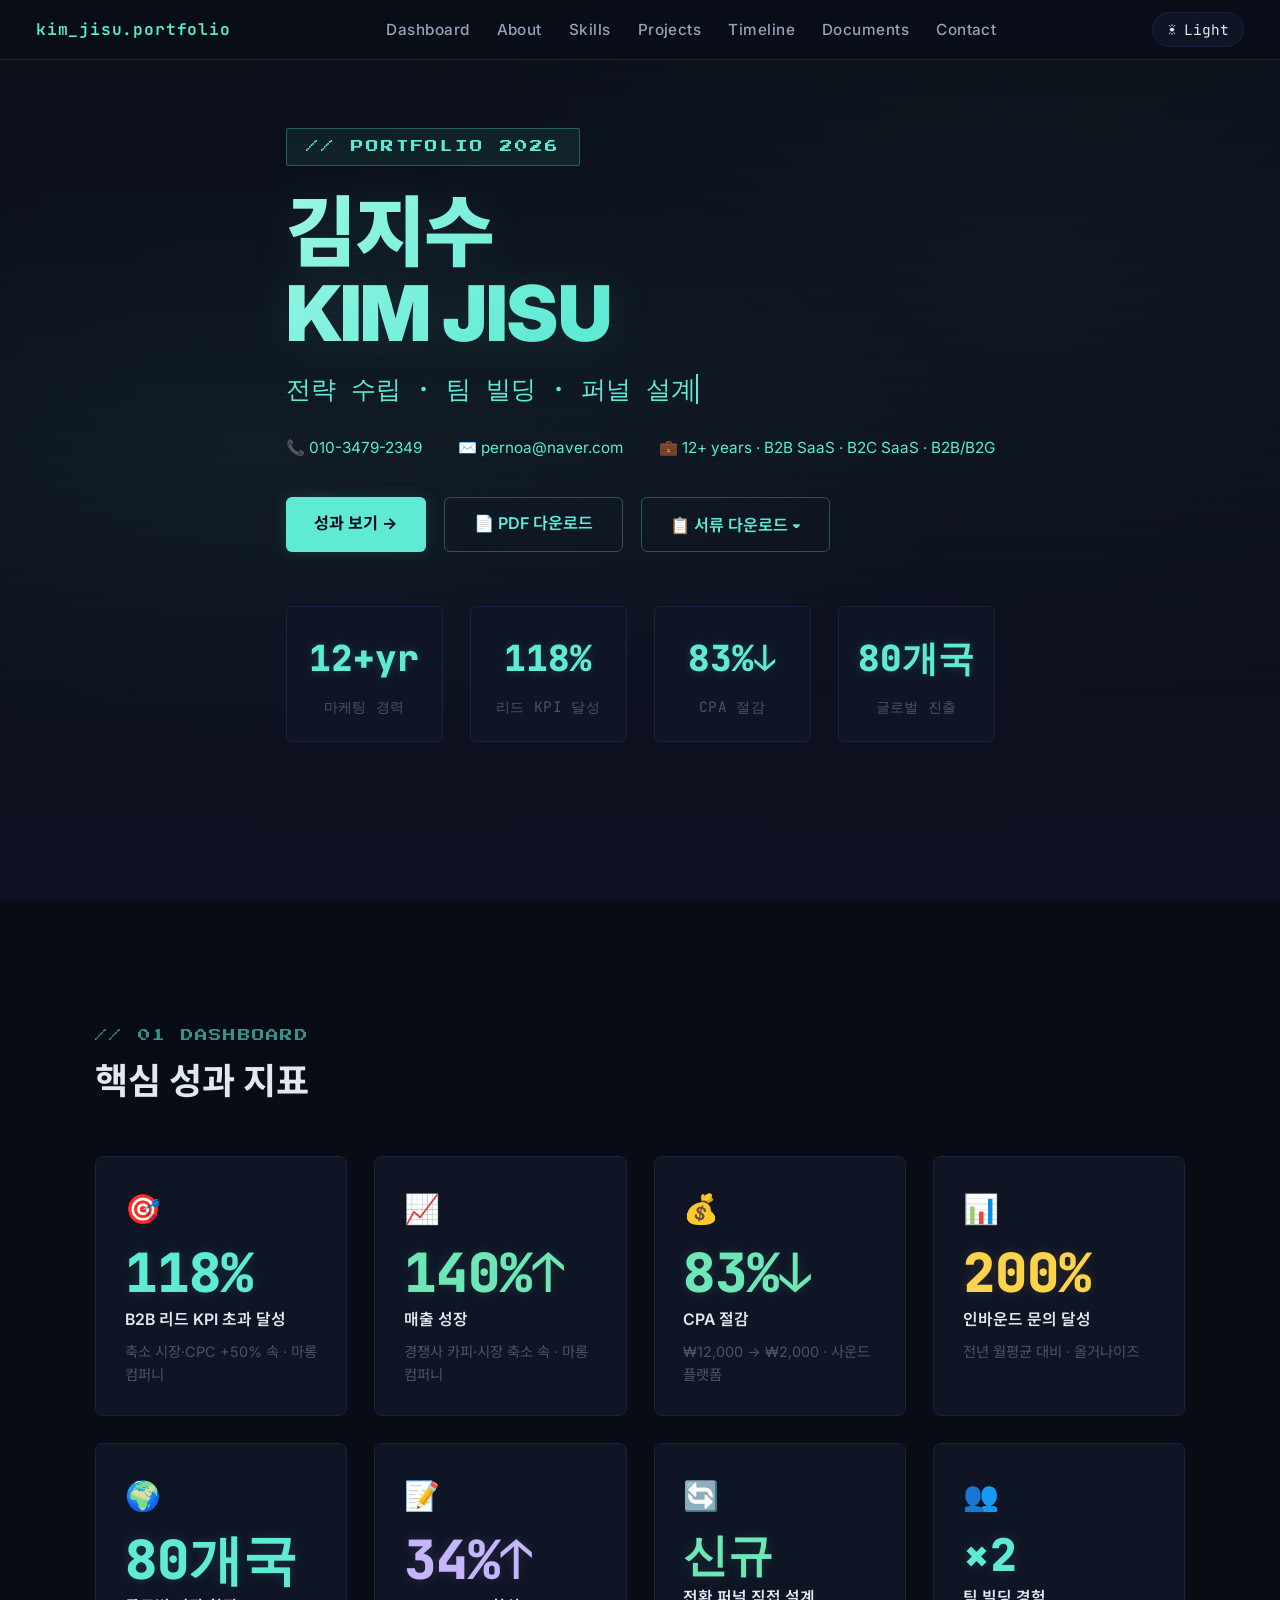
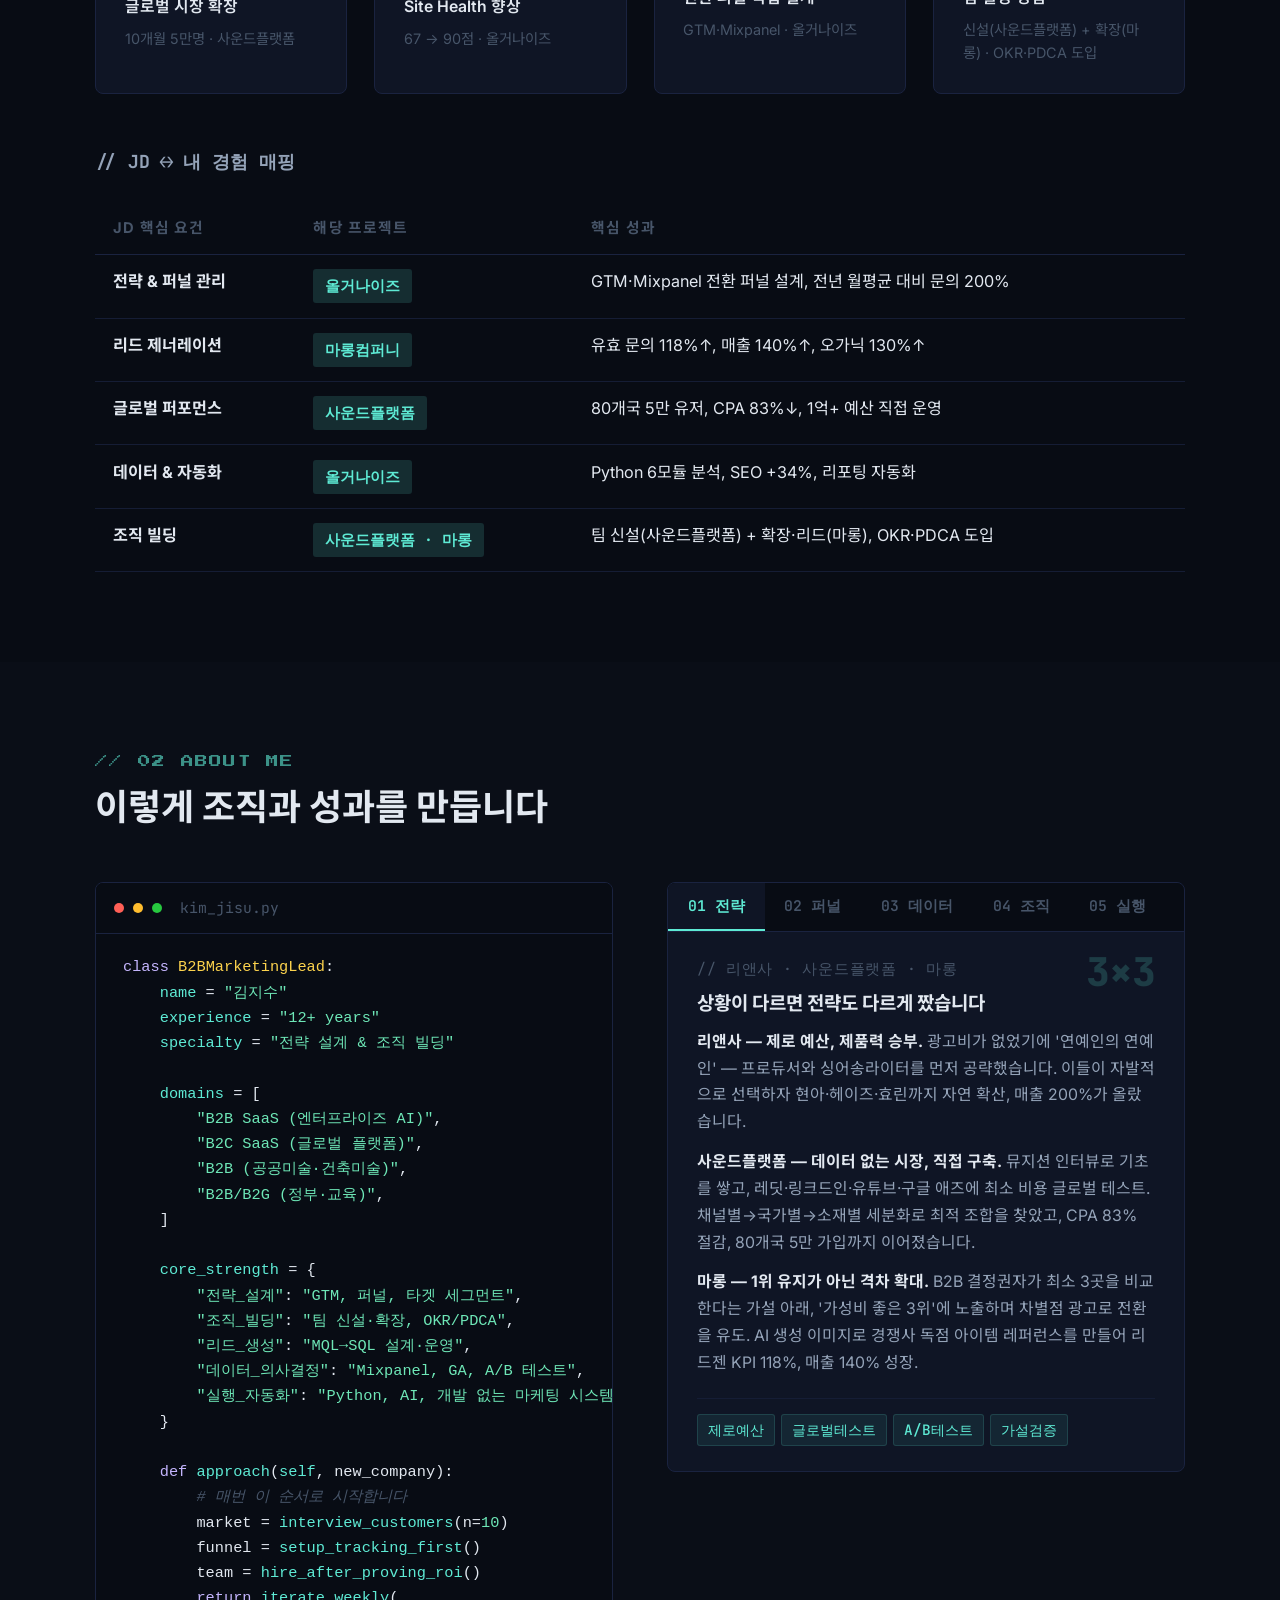
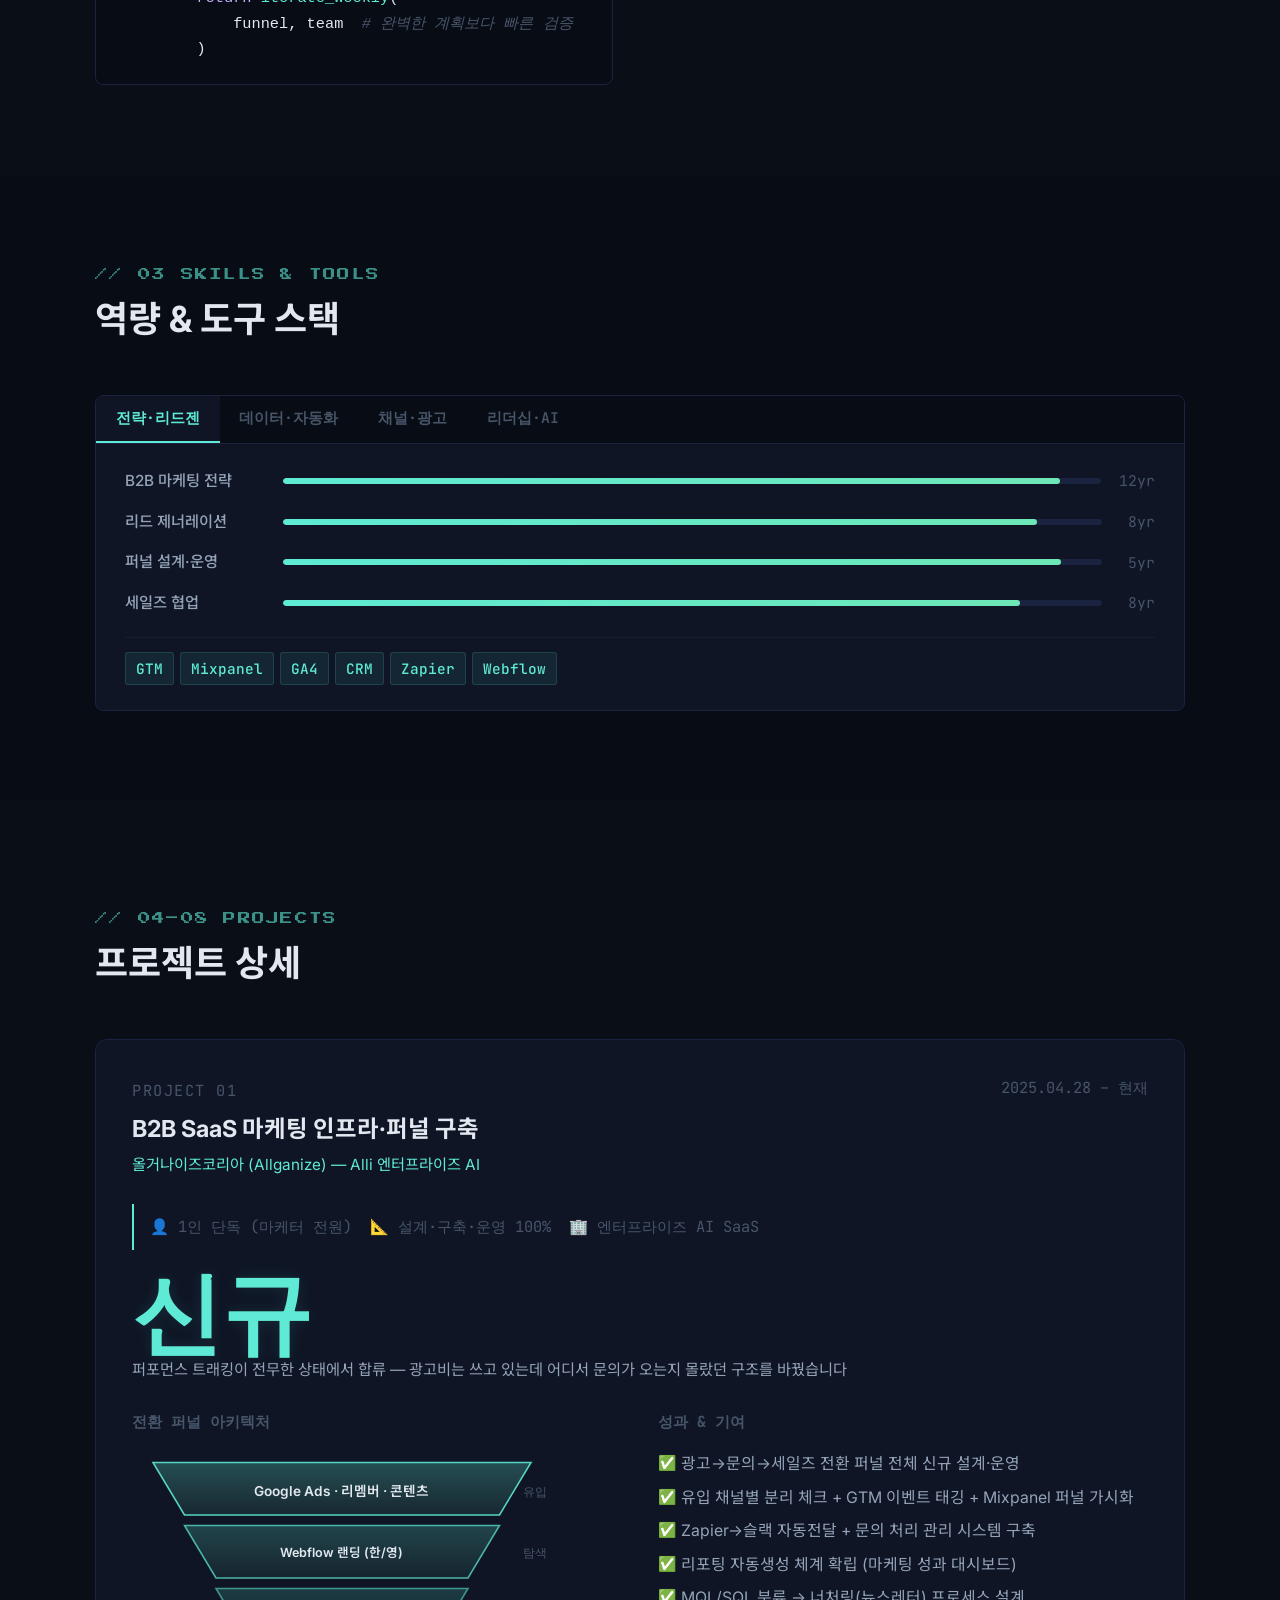
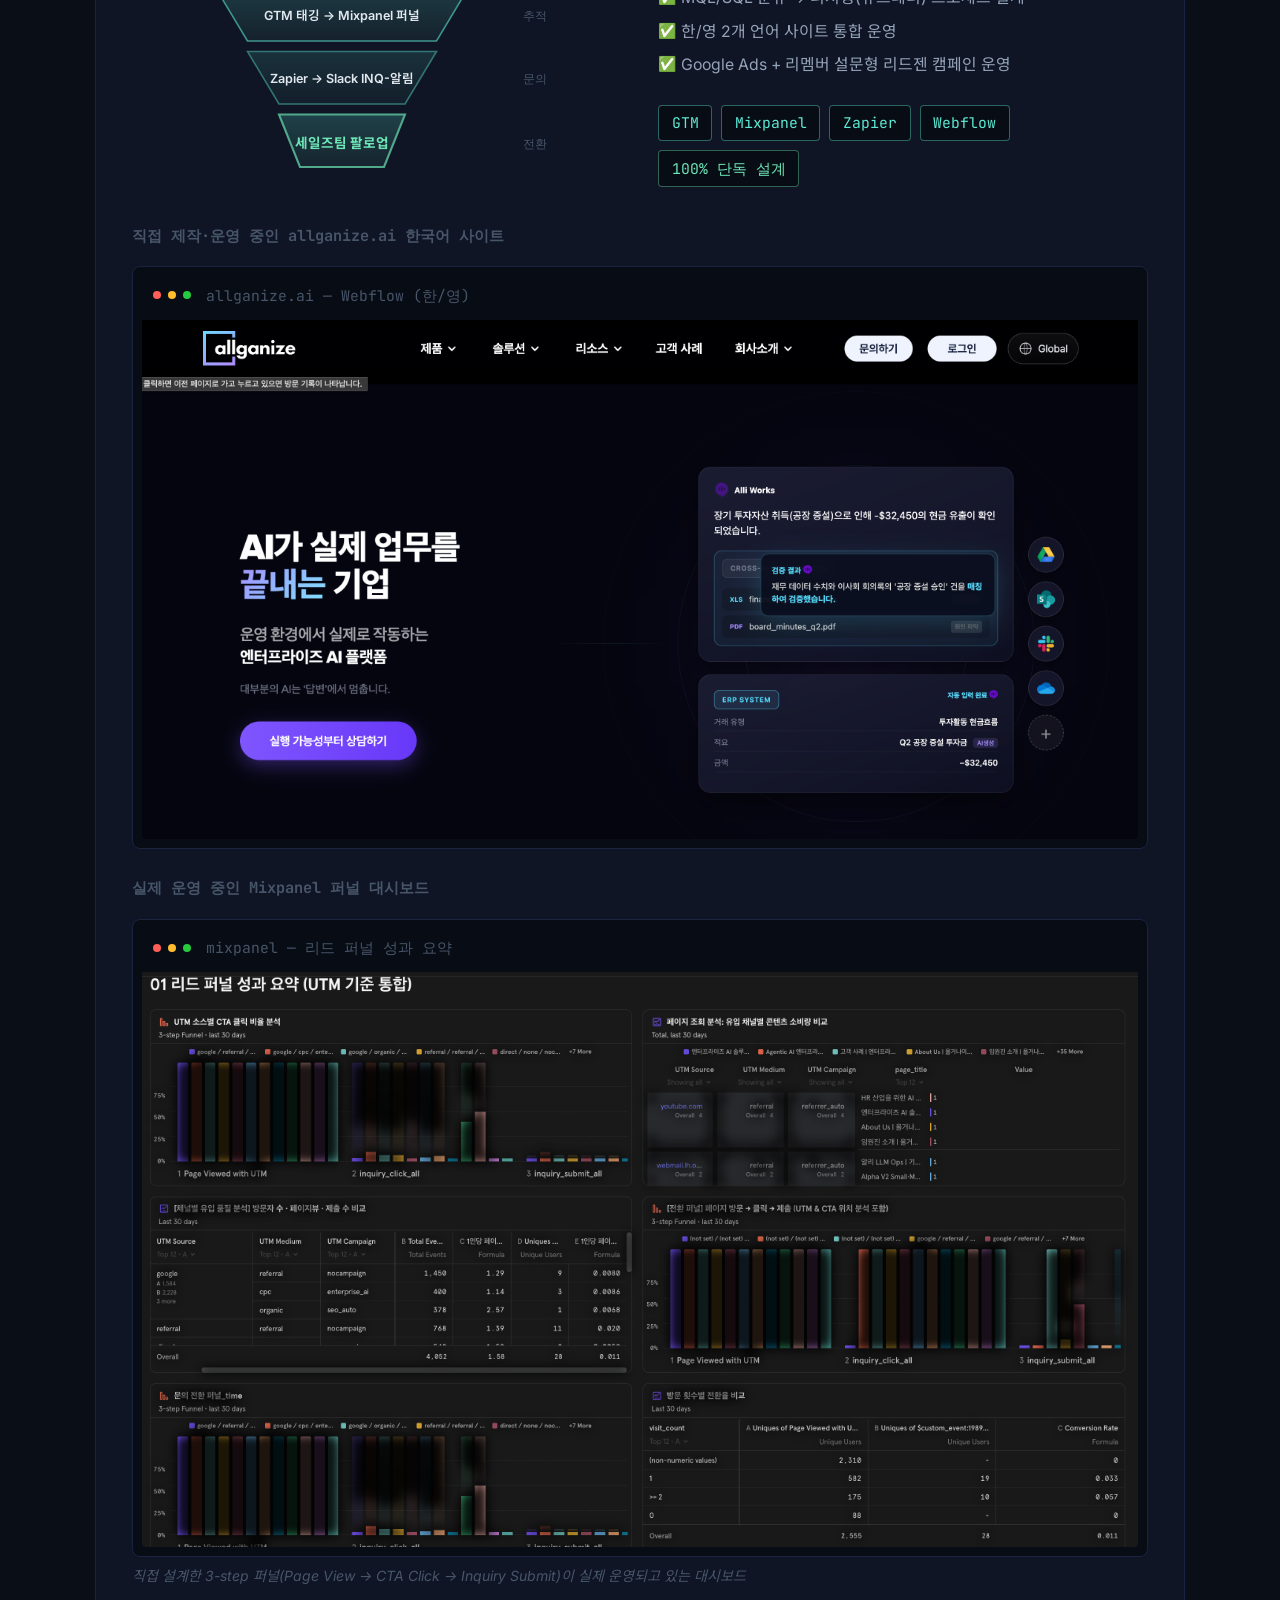
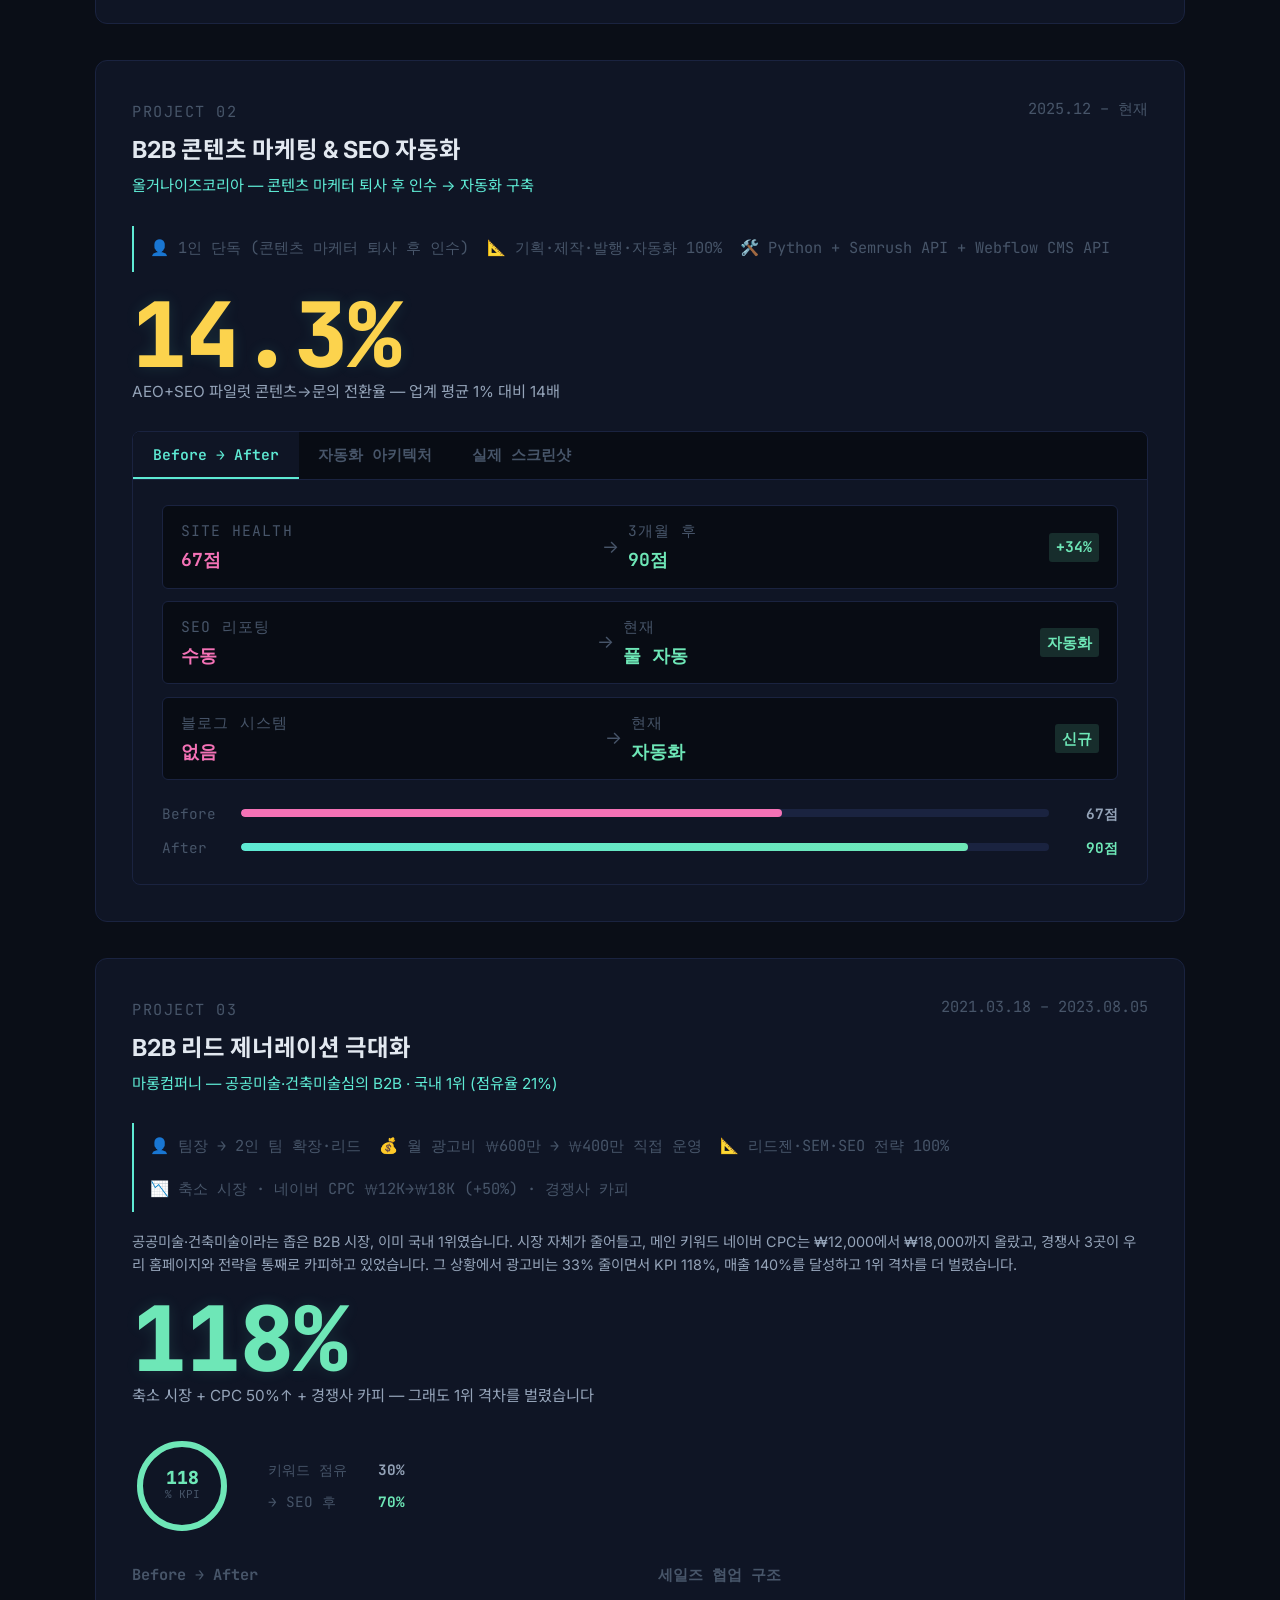
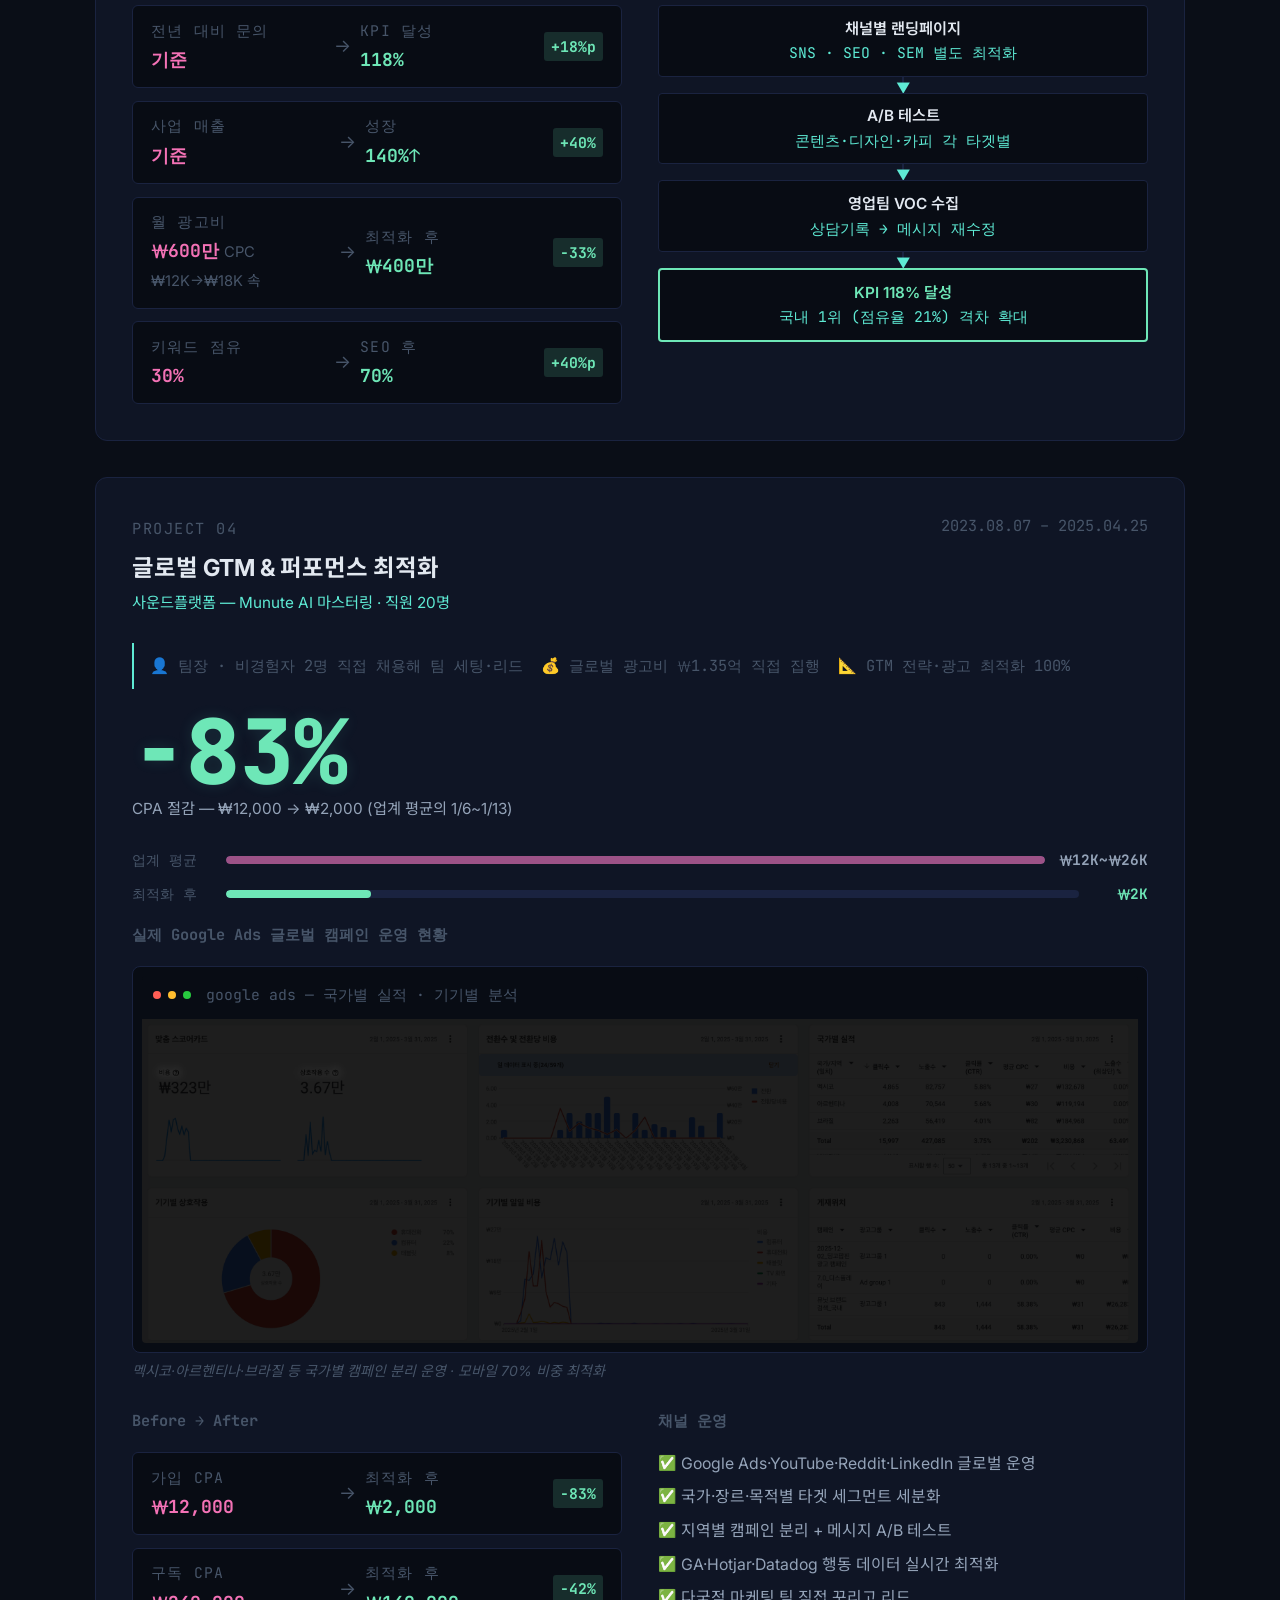
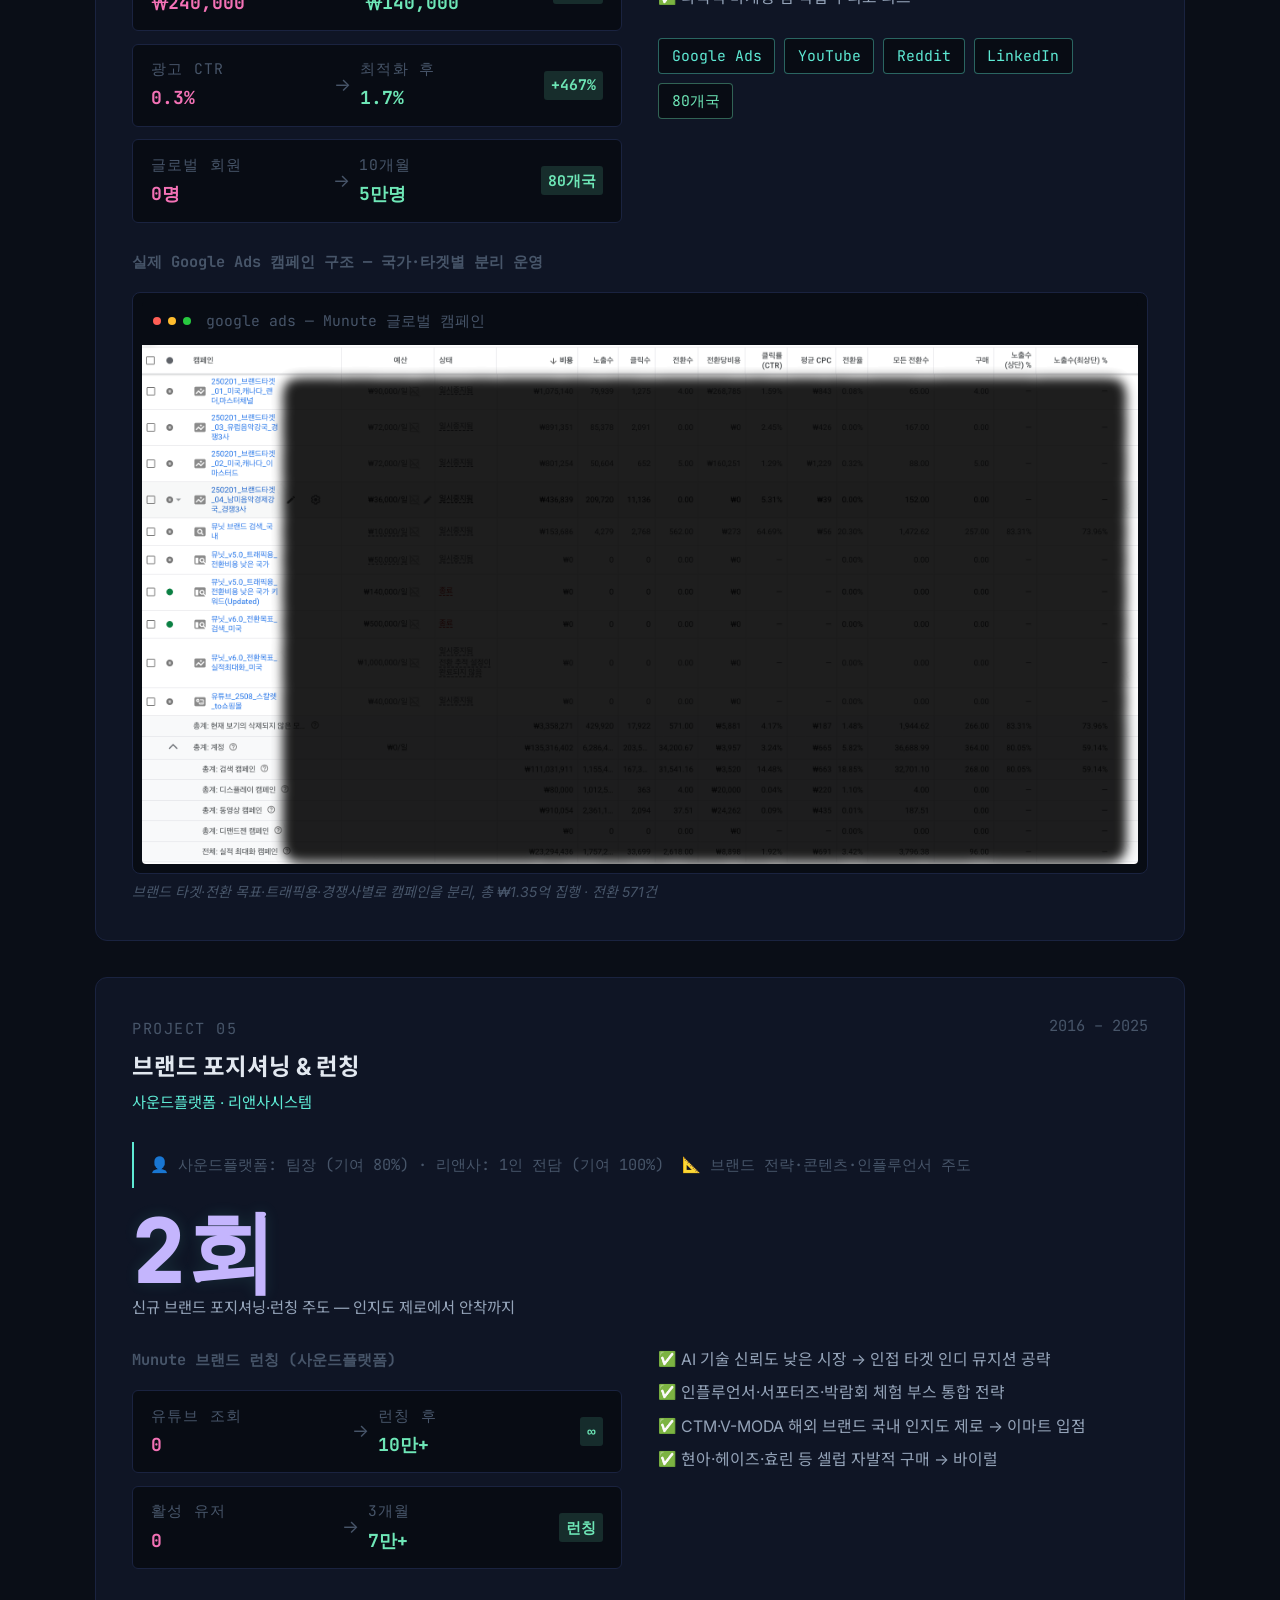
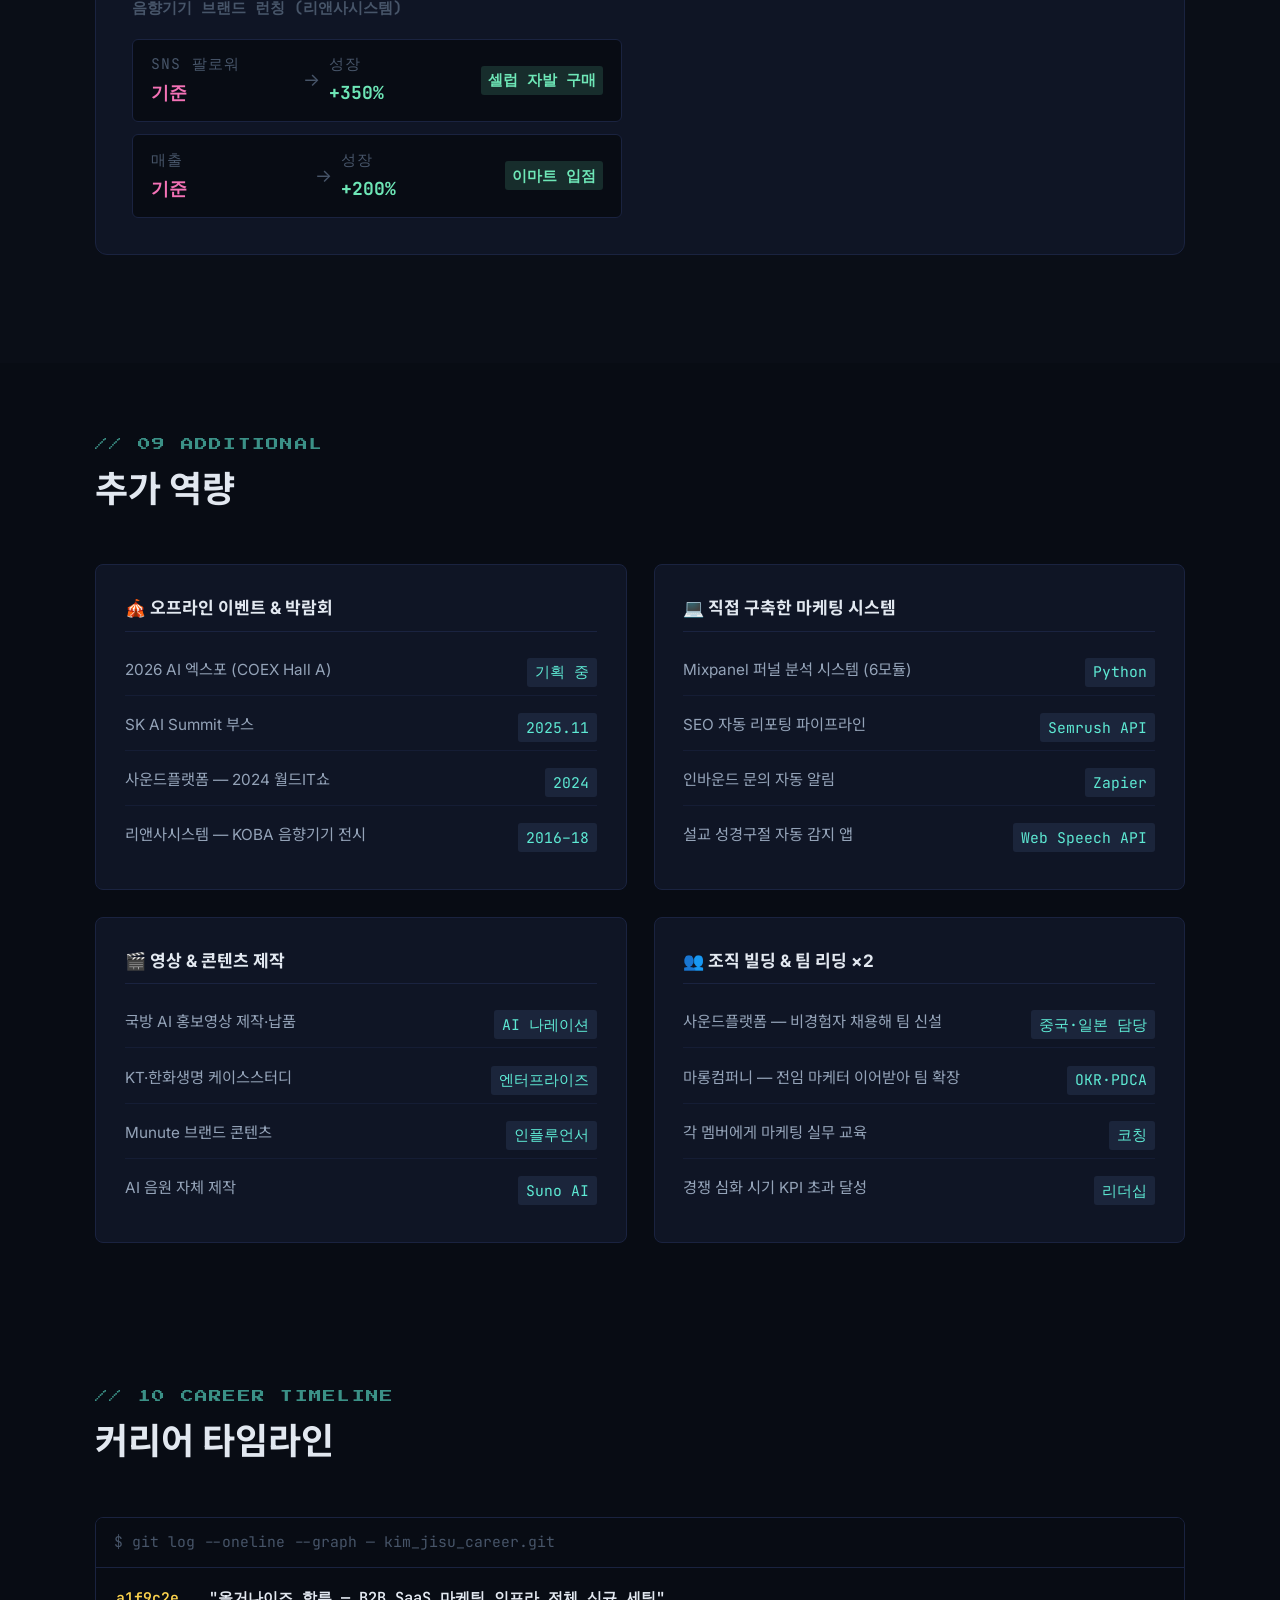
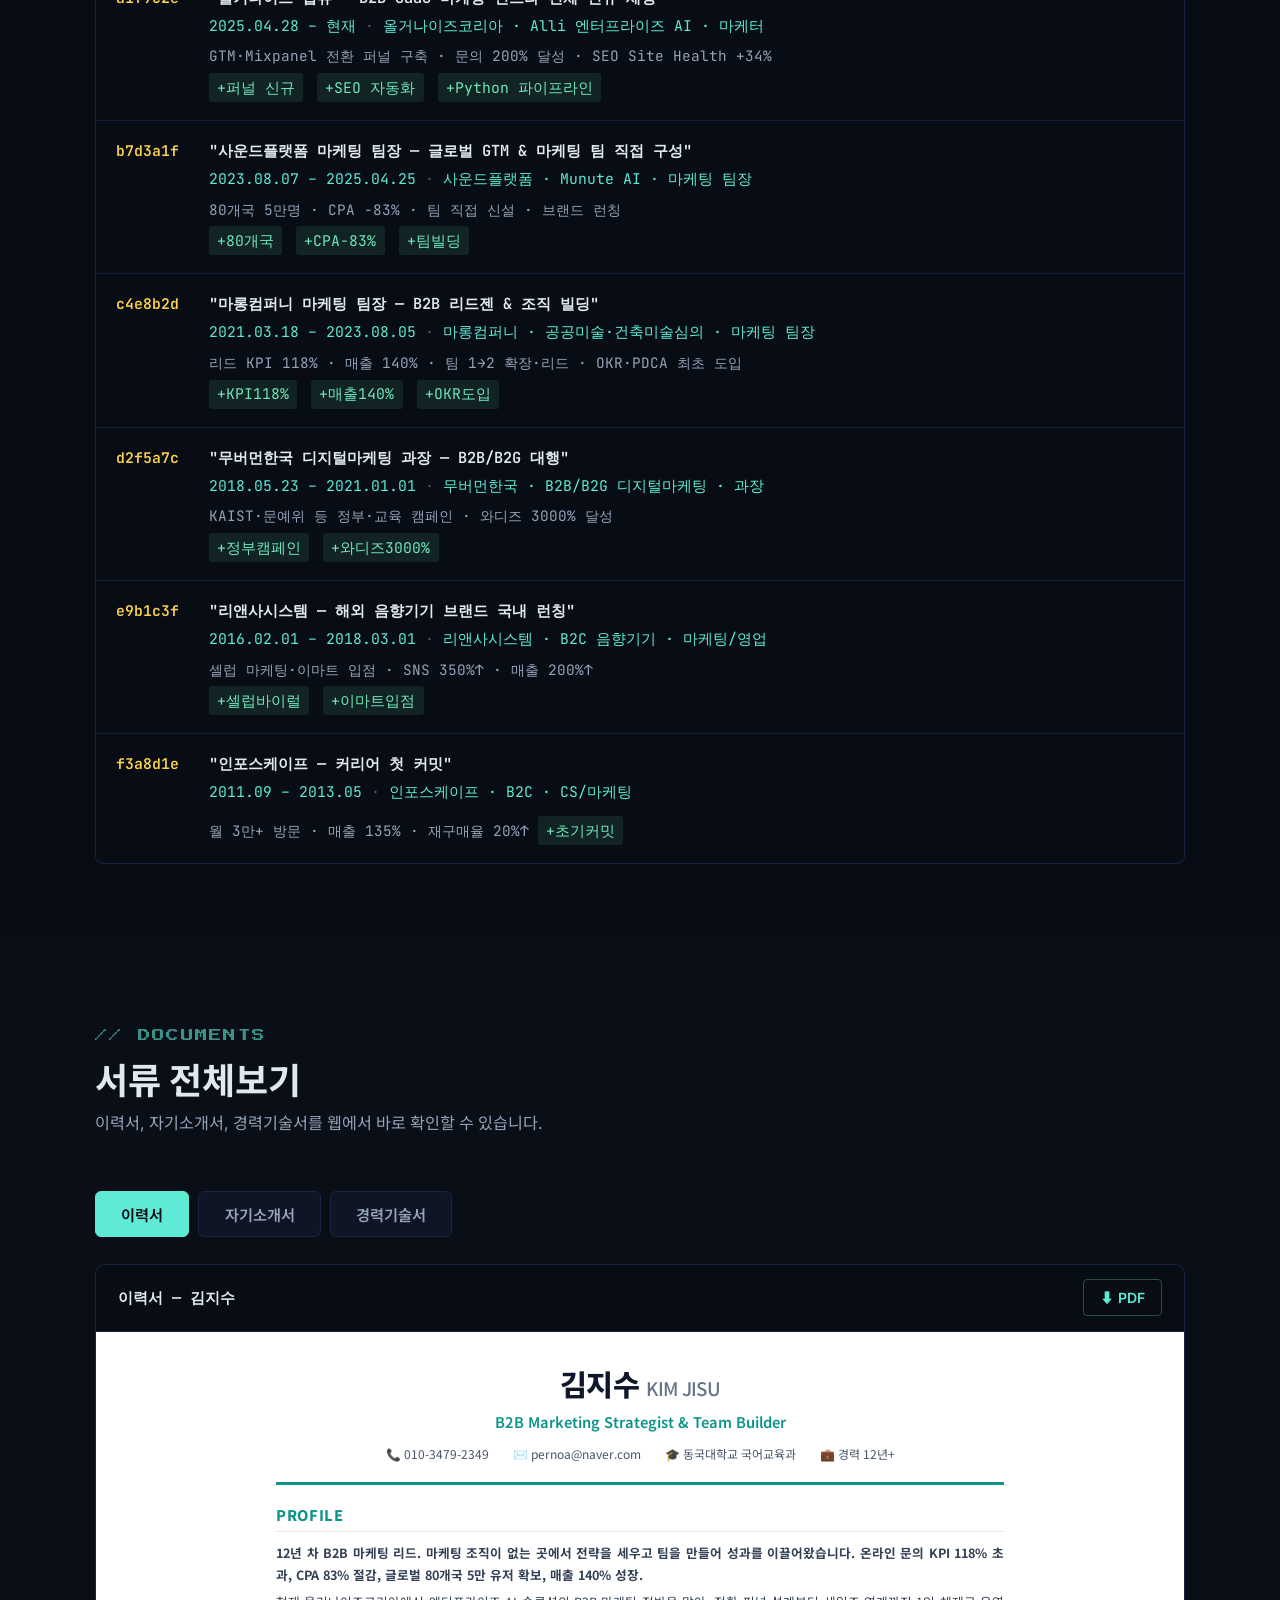
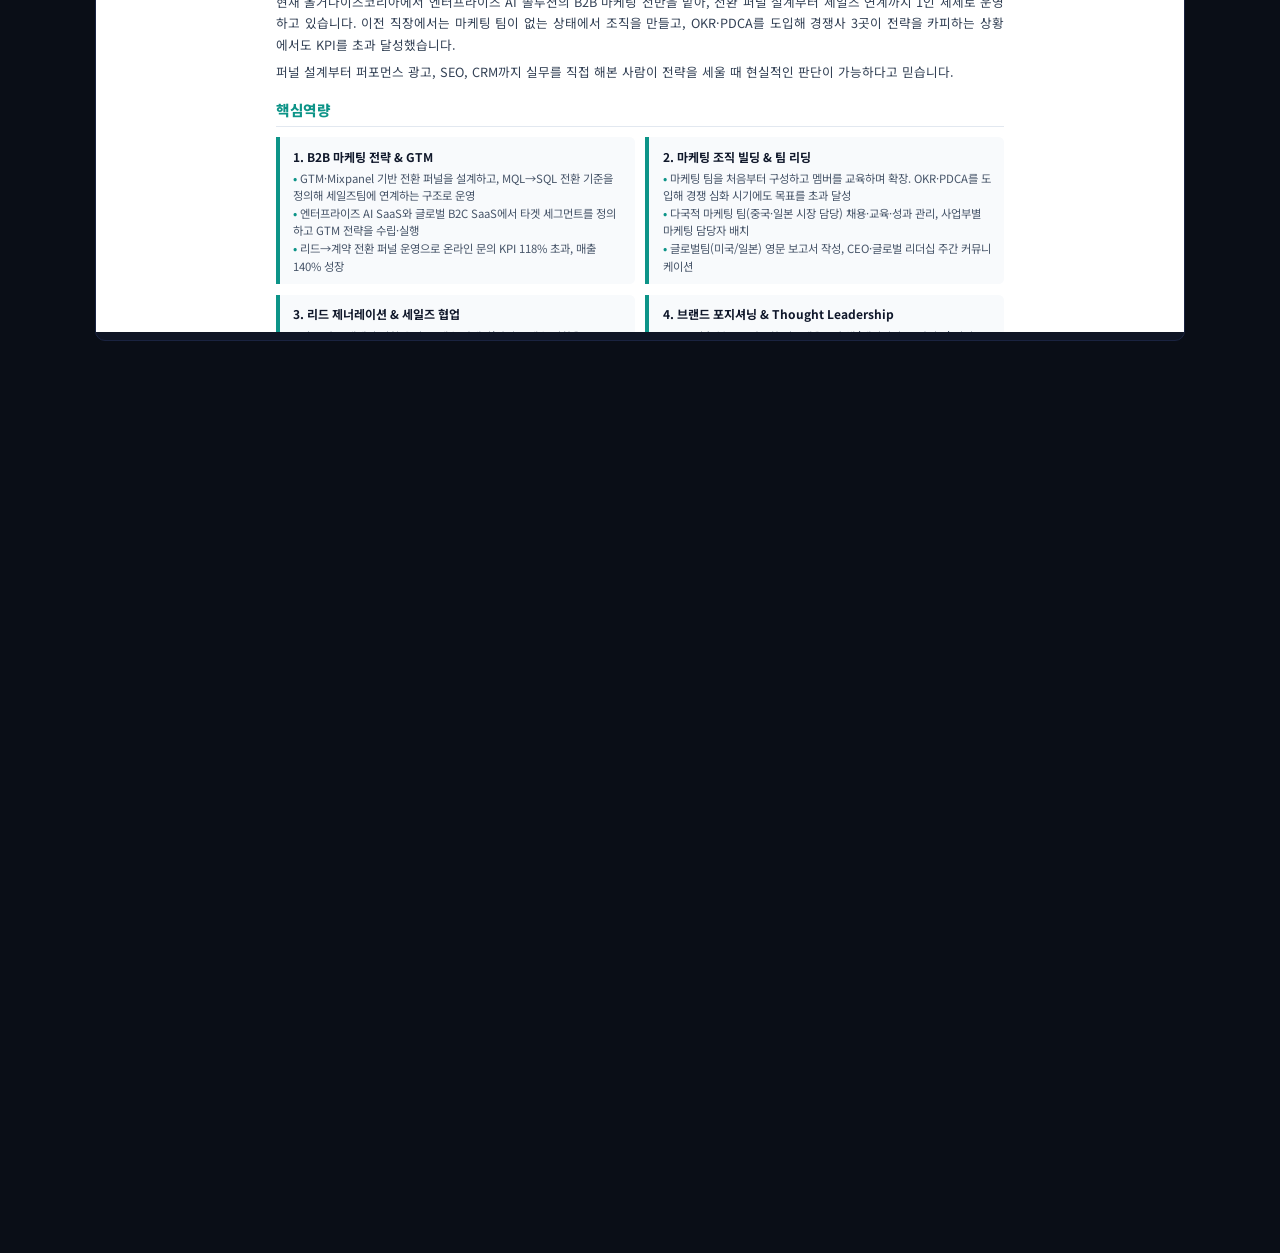
==== commit 3c3594e9: "feat: 토스코어 지원 추가, 거짓 수치 수정, Site Health 90점 동기화" ====
--- a/index.html
+++ b/index.html
@@ -144,8 +144,8 @@
       <div class="metric-card yellow scroll-reveal">
         <span class="metric-icon">📊</span>
         <span class="metric-big-num" data-target="200" data-suffix="%">0%</span>
-        <span class="metric-label">콘텐츠 전환율</span>
-        <span class="metric-sub">AEO+SEO 파일럿 · 올거나이즈</span>
+        <span class="metric-label">인바운드 문의 달성</span>
+        <span class="metric-sub">전년 월평균 대비 · 올거나이즈</span>
       </div>
 
       <div class="metric-card teal scroll-reveal">
@@ -157,9 +157,9 @@
 
       <div class="metric-card purple scroll-reveal">
         <span class="metric-icon">📝</span>
-        <span class="metric-big-num" data-target="33" data-suffix="%↑">0%</span>
+        <span class="metric-big-num" data-target="34" data-suffix="%↑">0%</span>
         <span class="metric-label">Site Health 향상</span>
-        <span class="metric-sub">67 → 89점 · 올거나이즈</span>
+        <span class="metric-sub">67 → 90점 · 올거나이즈</span>
       </div>
 
       <div class="metric-card green scroll-reveal">
@@ -541,8 +541,8 @@
           </div>
 
           <div>
-            <span class="project-big-num yellow">200%</span>
-            <span class="project-big-label">AEO+SEO 파일럿 콘텐츠 전환율 — 업계 평균 1% 대비 14배</span>
+            <span class="project-big-num yellow">14.3%</span>
+            <span class="project-big-label">AEO+SEO 파일럿 콘텐츠→문의 전환율 — 업계 평균 1% 대비 14배</span>
           </div>
 
           <!-- Project 02 Tabs -->
@@ -556,14 +556,14 @@
               <!-- Before → After -->
               <div class="strength-panel active">
                 <div class="delta-cards">
-                  <div class="delta-card"><div><span class="delta-label">Site Health</span><span class="delta-before">67점</span></div><span class="delta-arrow">→</span><div><span class="delta-label">3개월 후</span><span class="delta-after">89점</span></div><span class="delta-pct">+33%</span></div>
+                  <div class="delta-card"><div><span class="delta-label">Site Health</span><span class="delta-before">67점</span></div><span class="delta-arrow">→</span><div><span class="delta-label">3개월 후</span><span class="delta-after">90점</span></div><span class="delta-pct">+34%</span></div>
                   <div class="delta-card"><div><span class="delta-label">SEO 리포팅</span><span class="delta-before">수동</span></div><span class="delta-arrow">→</span><div><span class="delta-label">현재</span><span class="delta-after">풀 자동</span></div><span class="delta-pct">자동화</span></div>
                   <div class="delta-card"><div><span class="delta-label">블로그 시스템</span><span class="delta-before">없음</span></div><span class="delta-arrow">→</span><div><span class="delta-label">현재</span><span class="delta-after">자동화</span></div><span class="delta-pct">신규</span></div>
                 </div>
                 <div style="margin-top:1.2rem;">
                   <div class="bar-chart-h">
                     <div class="bar-chart-row"><span class="bar-label">Before</span><div class="bar-track"><div class="bar-fill bar-fill-anim" data-width="67" style="background:var(--accent-red);"></div></div><span class="bar-value">67점</span></div>
-                    <div class="bar-chart-row"><span class="bar-label">After</span><div class="bar-track"><div class="bar-fill bar-fill-anim" data-width="89" style="background:linear-gradient(90deg, var(--accent-teal), var(--accent-green));"></div></div><span class="bar-value" style="color:var(--accent-green);">89점</span></div>
+                    <div class="bar-chart-row"><span class="bar-label">After</span><div class="bar-track"><div class="bar-fill bar-fill-anim" data-width="90" style="background:linear-gradient(90deg, var(--accent-teal), var(--accent-green));"></div></div><span class="bar-value" style="color:var(--accent-green);">90점</span></div>
                   </div>
                 </div>
               </div>
@@ -594,7 +594,7 @@
                   <div class="frame-header"><span class="dot dot-red"></span><span class="dot dot-yellow"></span><span class="dot dot-green"></span><span class="frame-label">semrush — allganize.ai Site Audit</span></div>
                   <img src="assets/screenshots/semrush-site-health.png" alt="Semrush Site Health 90%" loading="lazy" class="frame-img"/>
                 </div>
-                <p class="frame-caption">67점에서 시작해 현재 89점 달성 · AI Search Health 88% · Top 10% 웹사이트 수준(92%) 근접</p>
+                <p class="frame-caption">67점에서 시작해 현재 90점 달성 · AI Search Health 88% · Top 10% 웹사이트 수준(92%) 근접</p>
               </div>
             </div>
           </div>
@@ -1064,7 +1064,7 @@
             <span class="git-company">올거나이즈코리아 · Alli 엔터프라이즈 AI · 마케터</span>
           </div>
           <div class="git-body">
-            GTM·Mixpanel 전환 퍼널 구축 · 콘텐츠 문의 200% · SEO Site Health +33%
+            GTM·Mixpanel 전환 퍼널 구축 · 문의 200% 달성 · SEO Site Health +34%
             <br/>
             <span class="git-stat">+퍼널 신규</span>
             <span class="git-stat">+SEO 자동화</span>
--- a/style.css
+++ b/style.css
@@ -2037,7 +2037,7 @@
   }
 }
 
-/* ===== PRINT ENHANCEMENTS (added for PDF export) ===== */
+/* ===== PRINT ENHANCEMENTS - landscape, no margin (added for PDF export) ===== */
 @media print {
   .scroll-reveal, [class*="reveal"] { opacity: 1 !important; transform: none !important; transition: none !important; }
   [data-target] { opacity: 1 !important; }
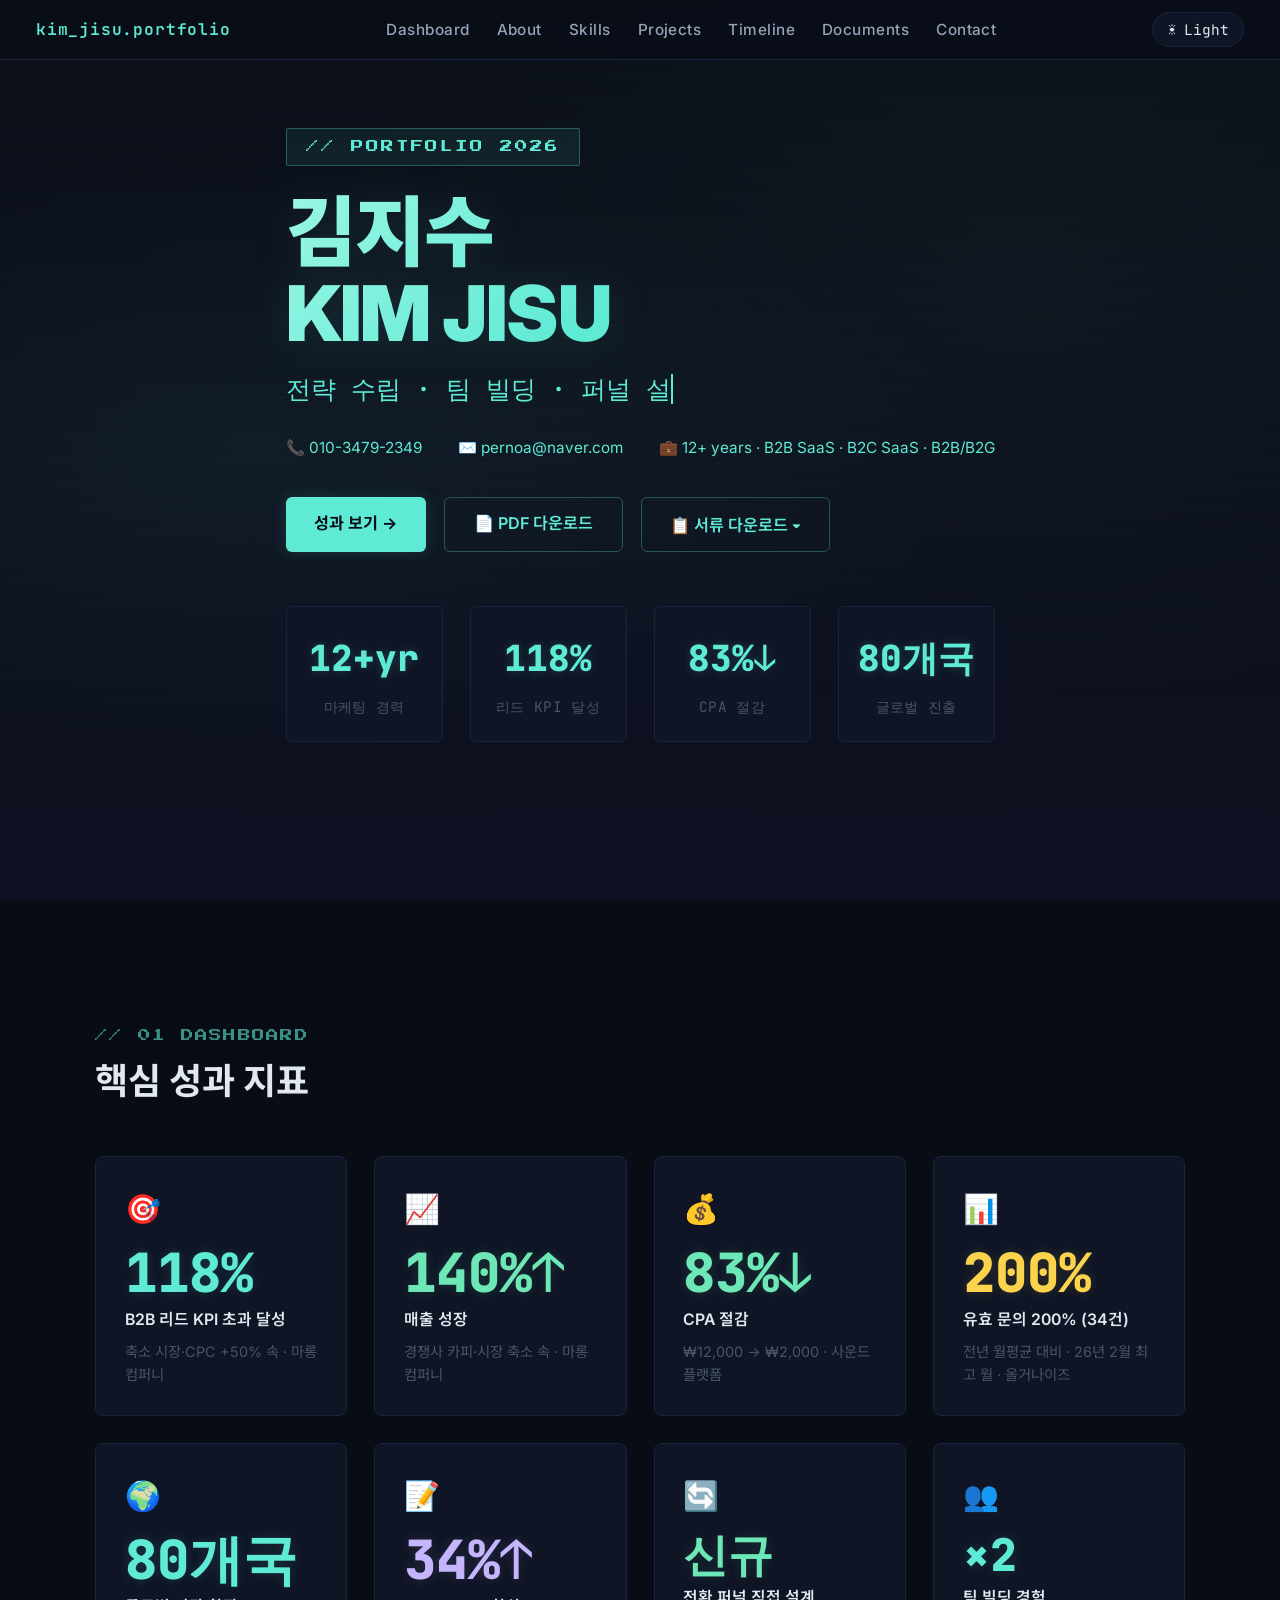
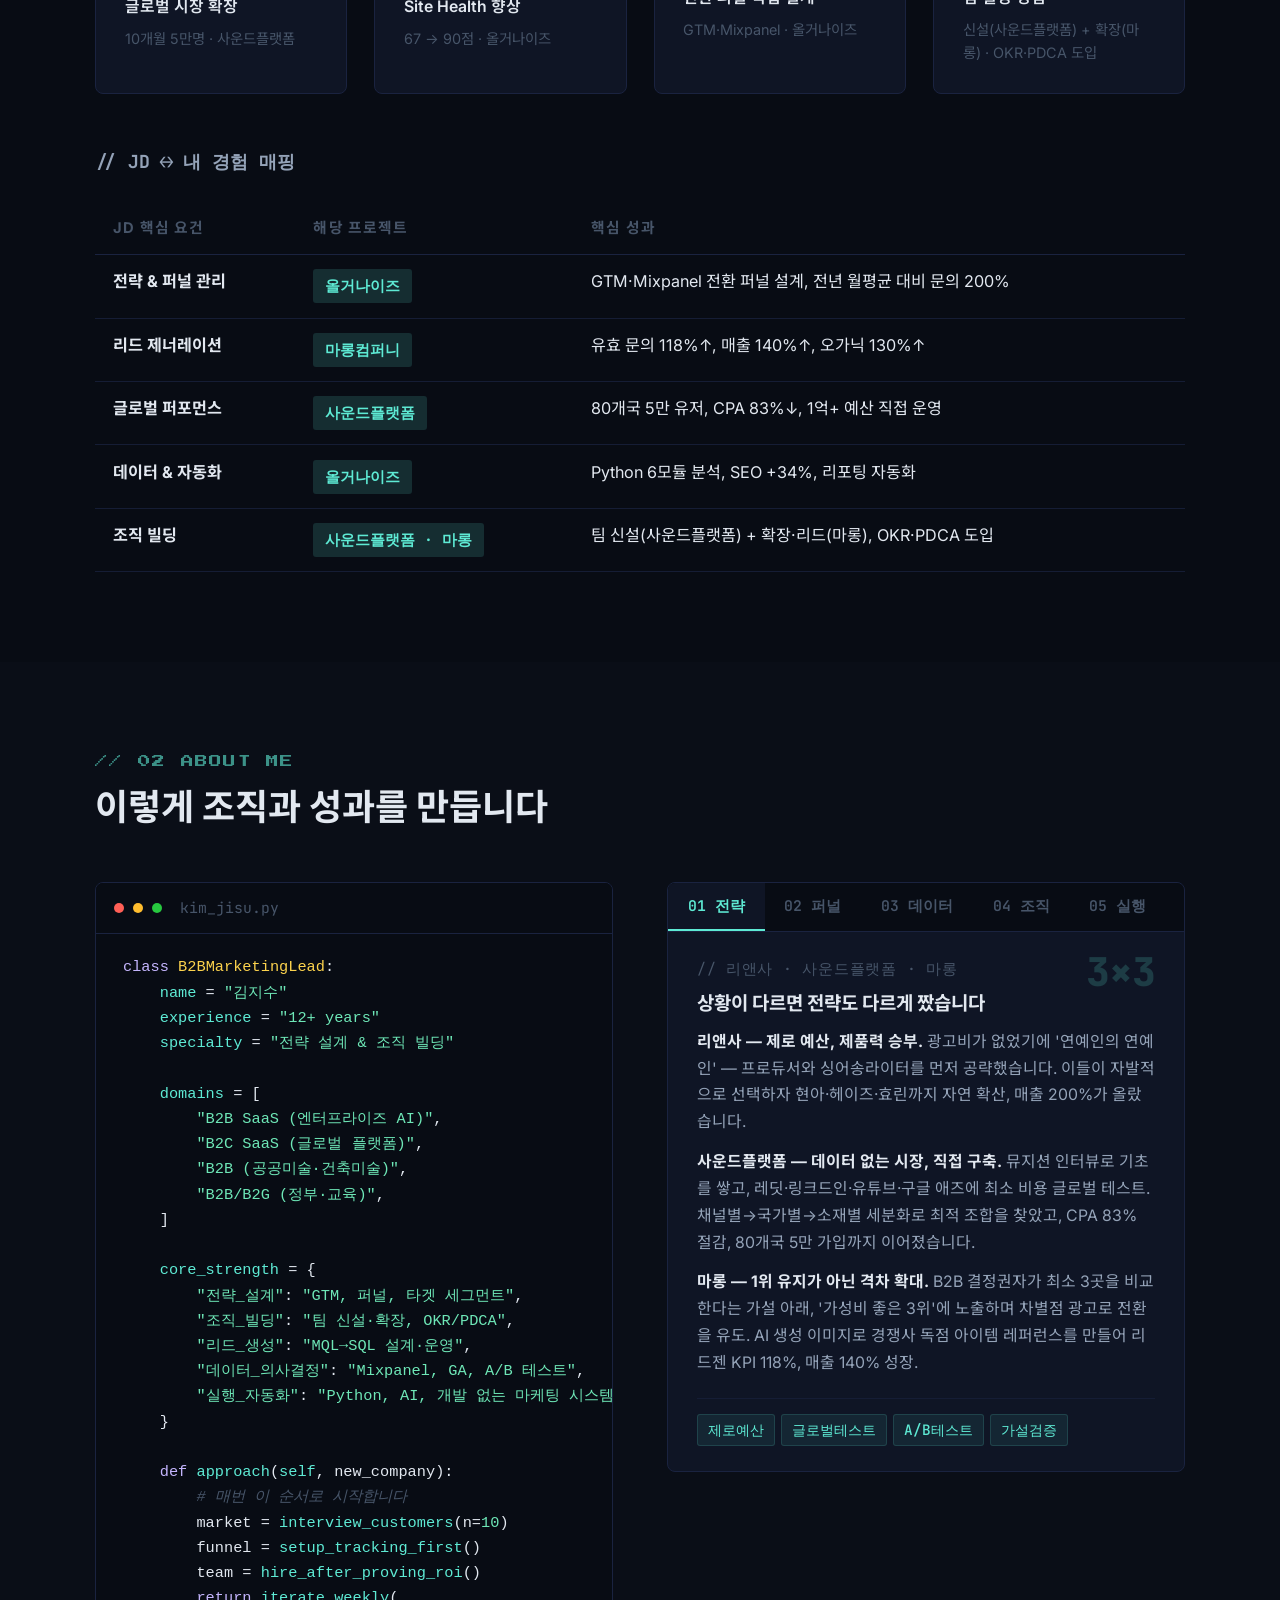
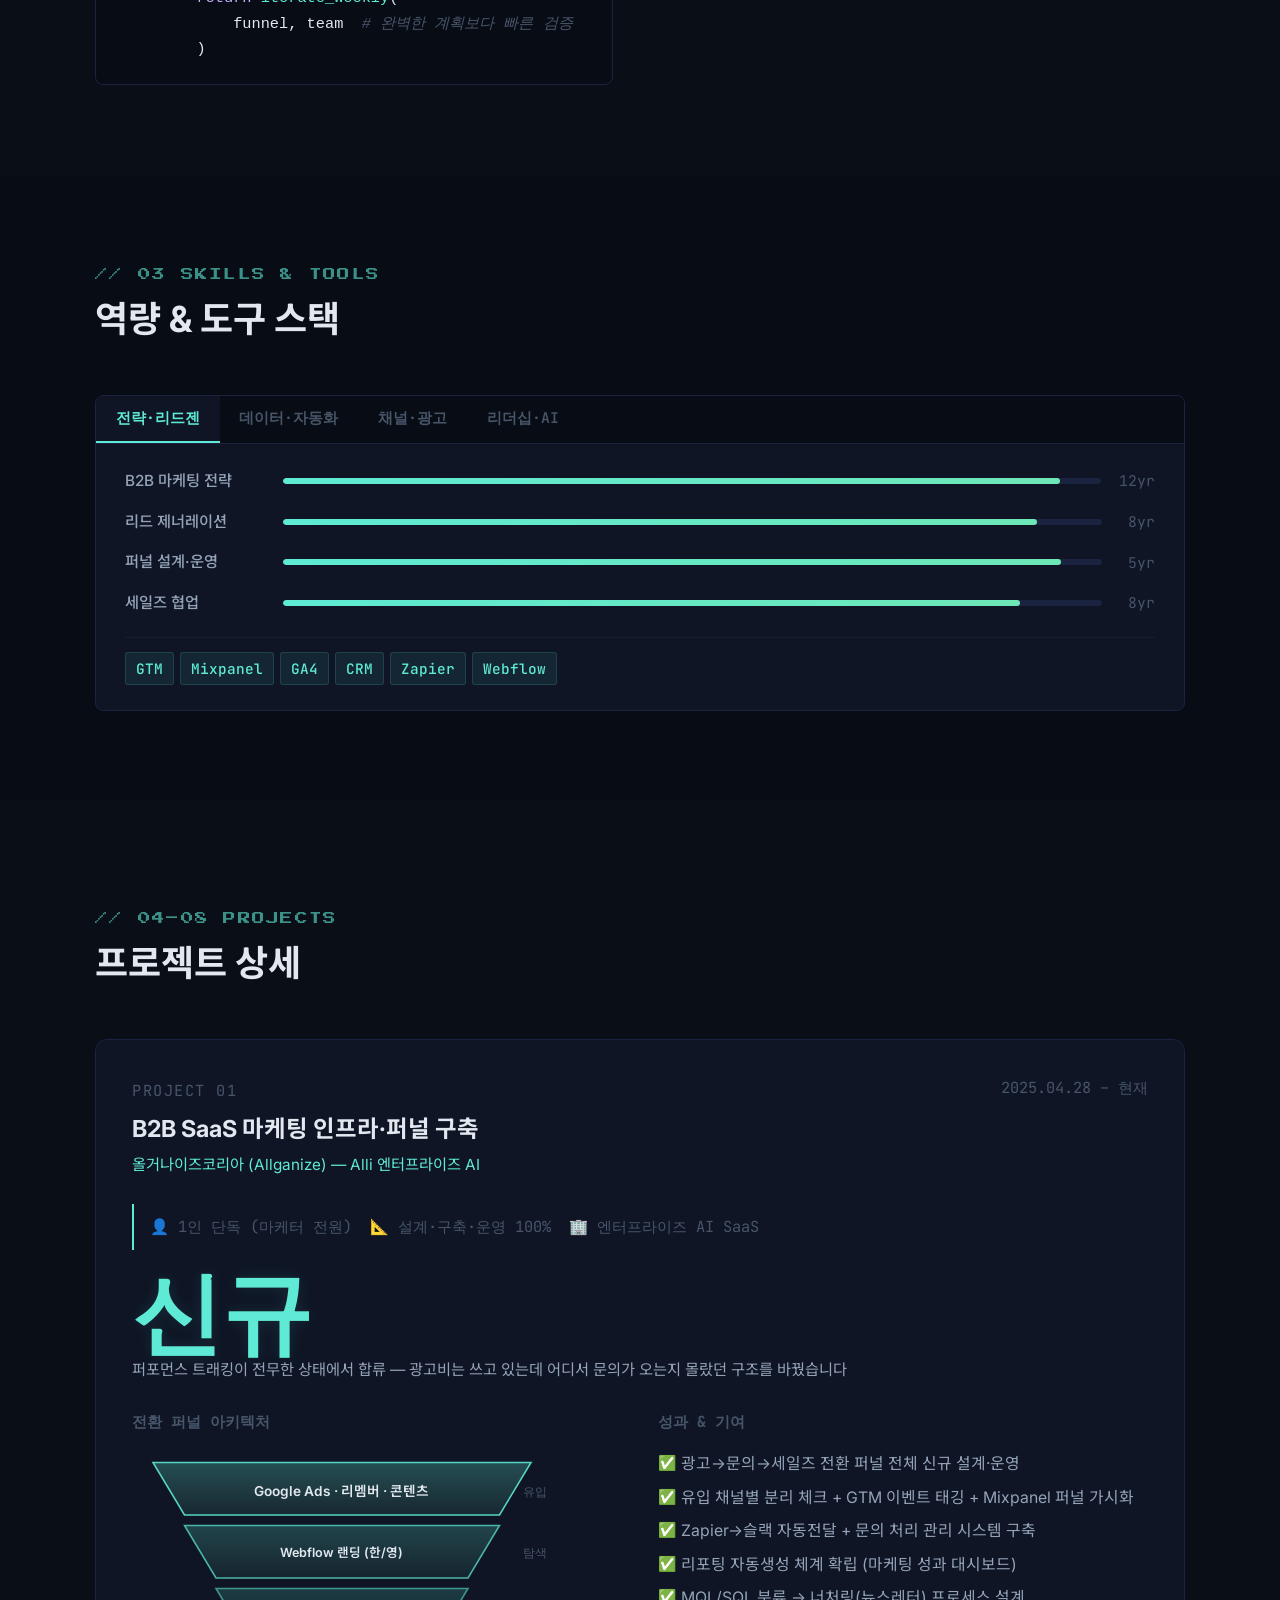
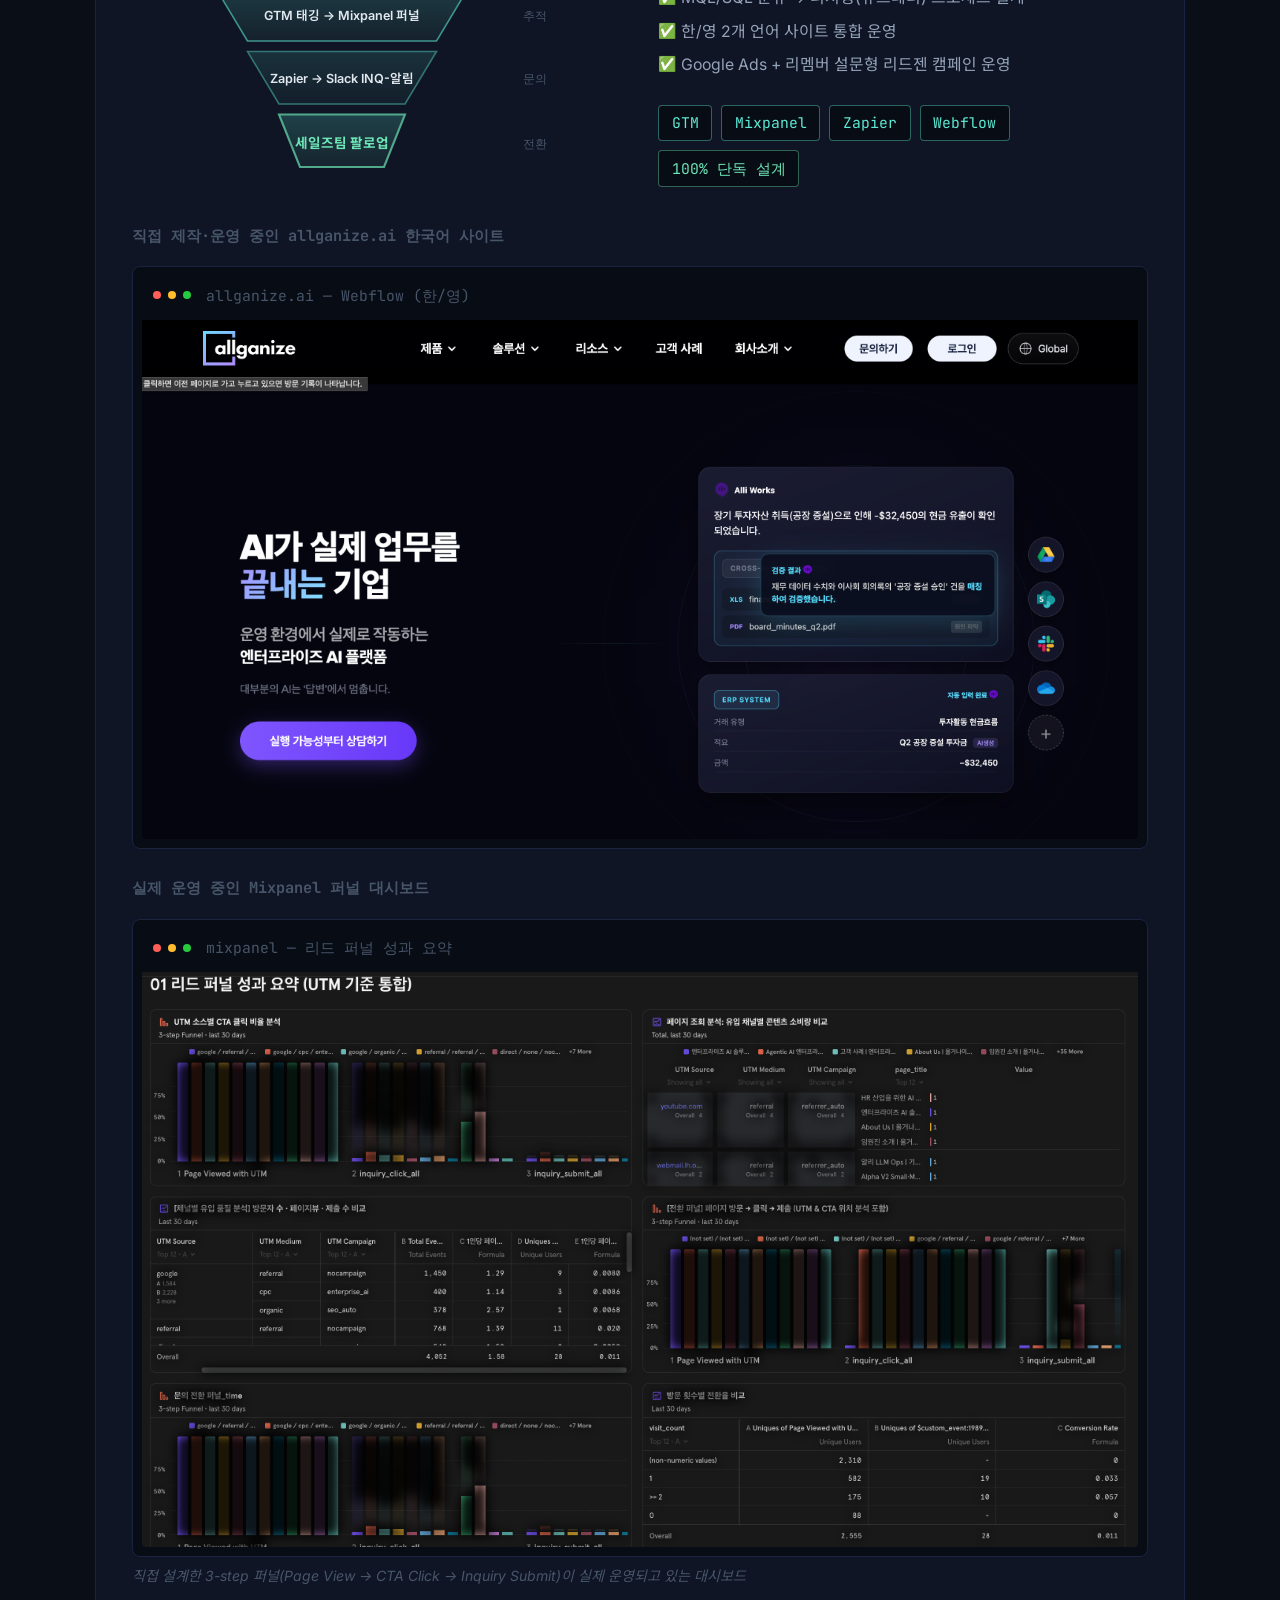
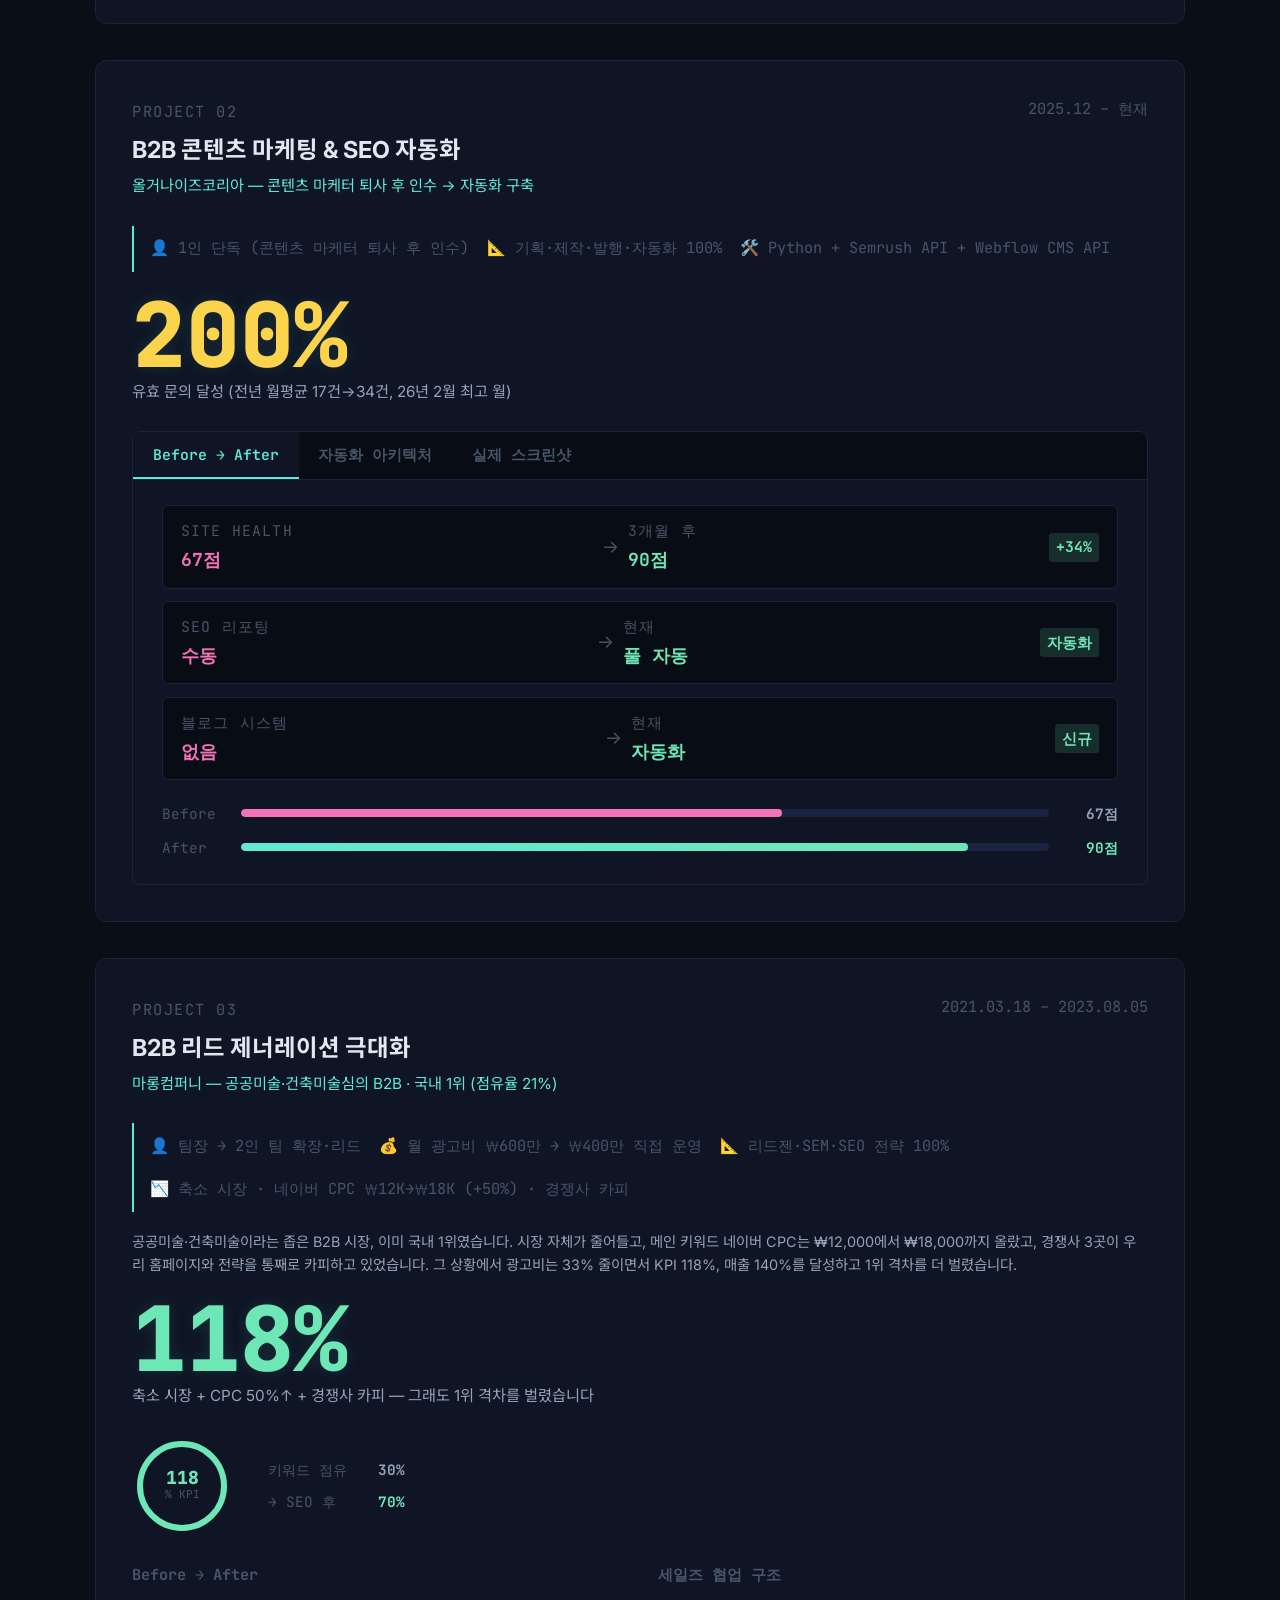
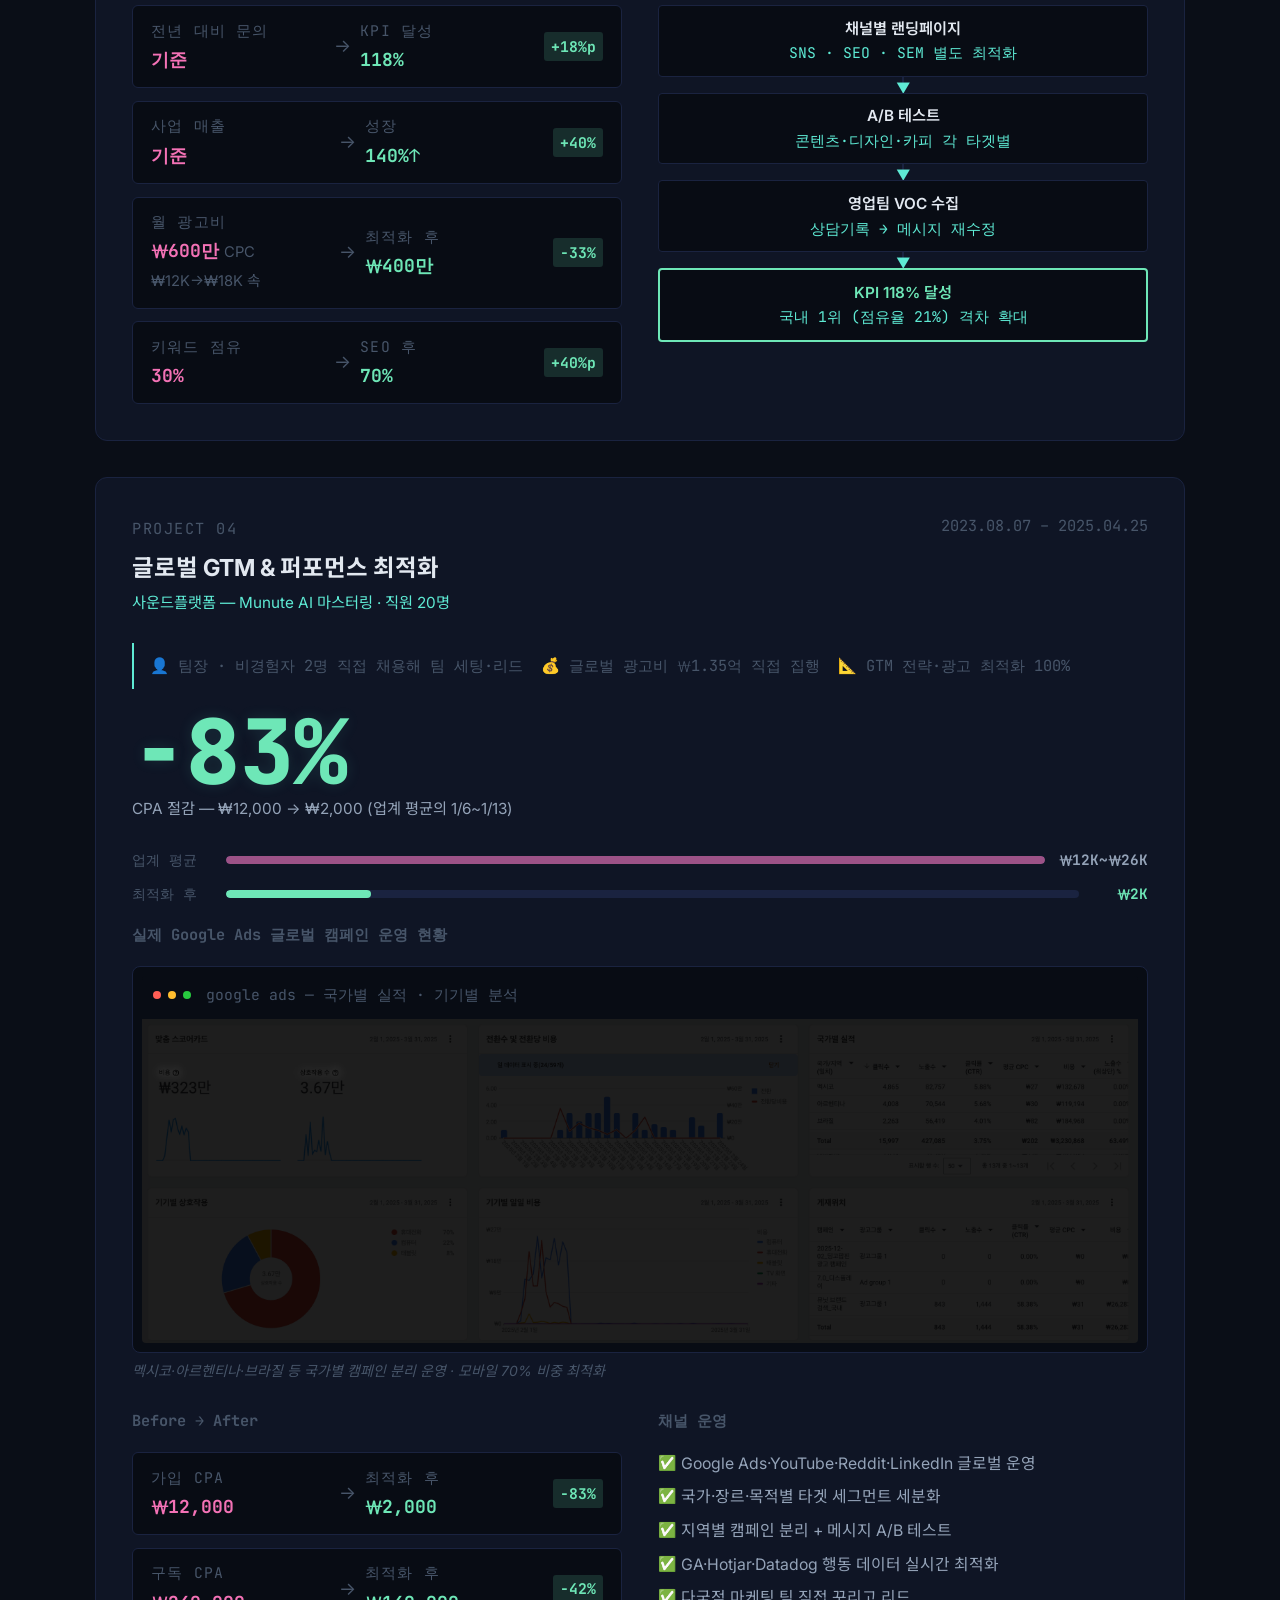
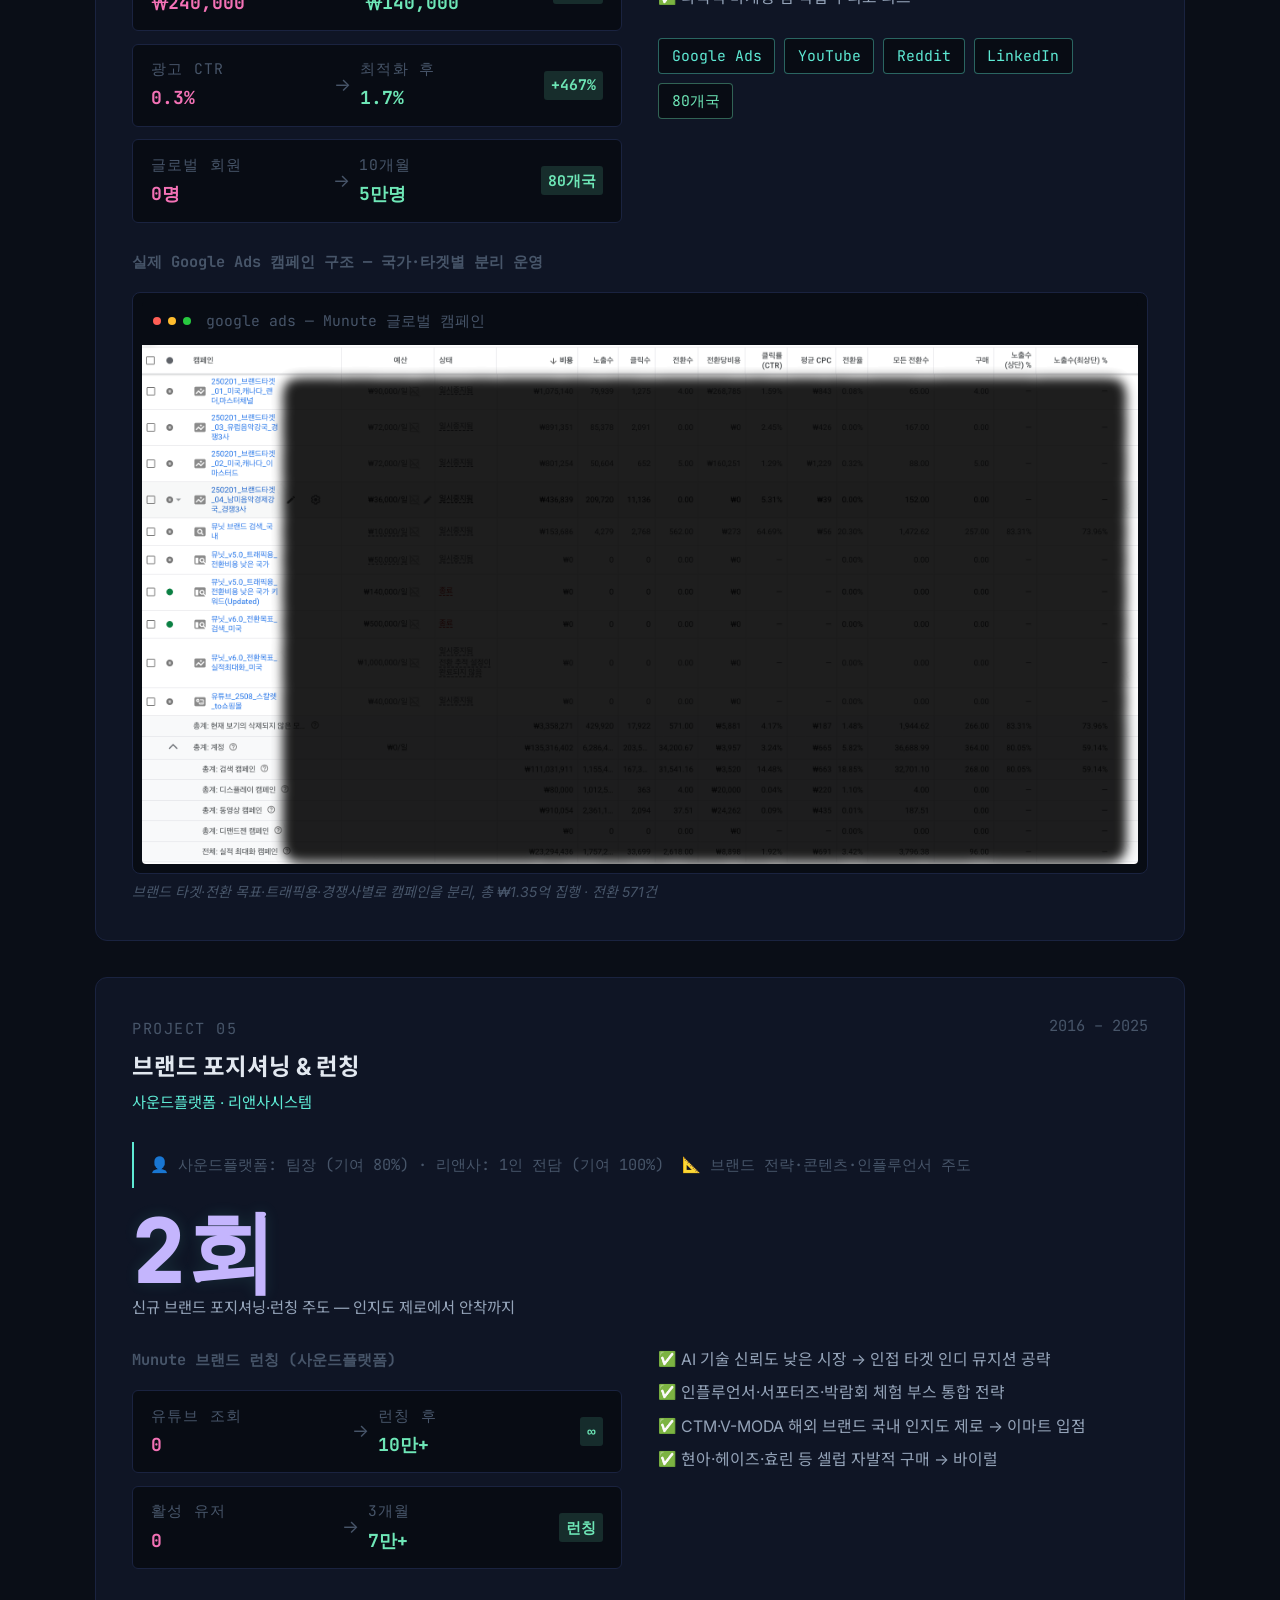
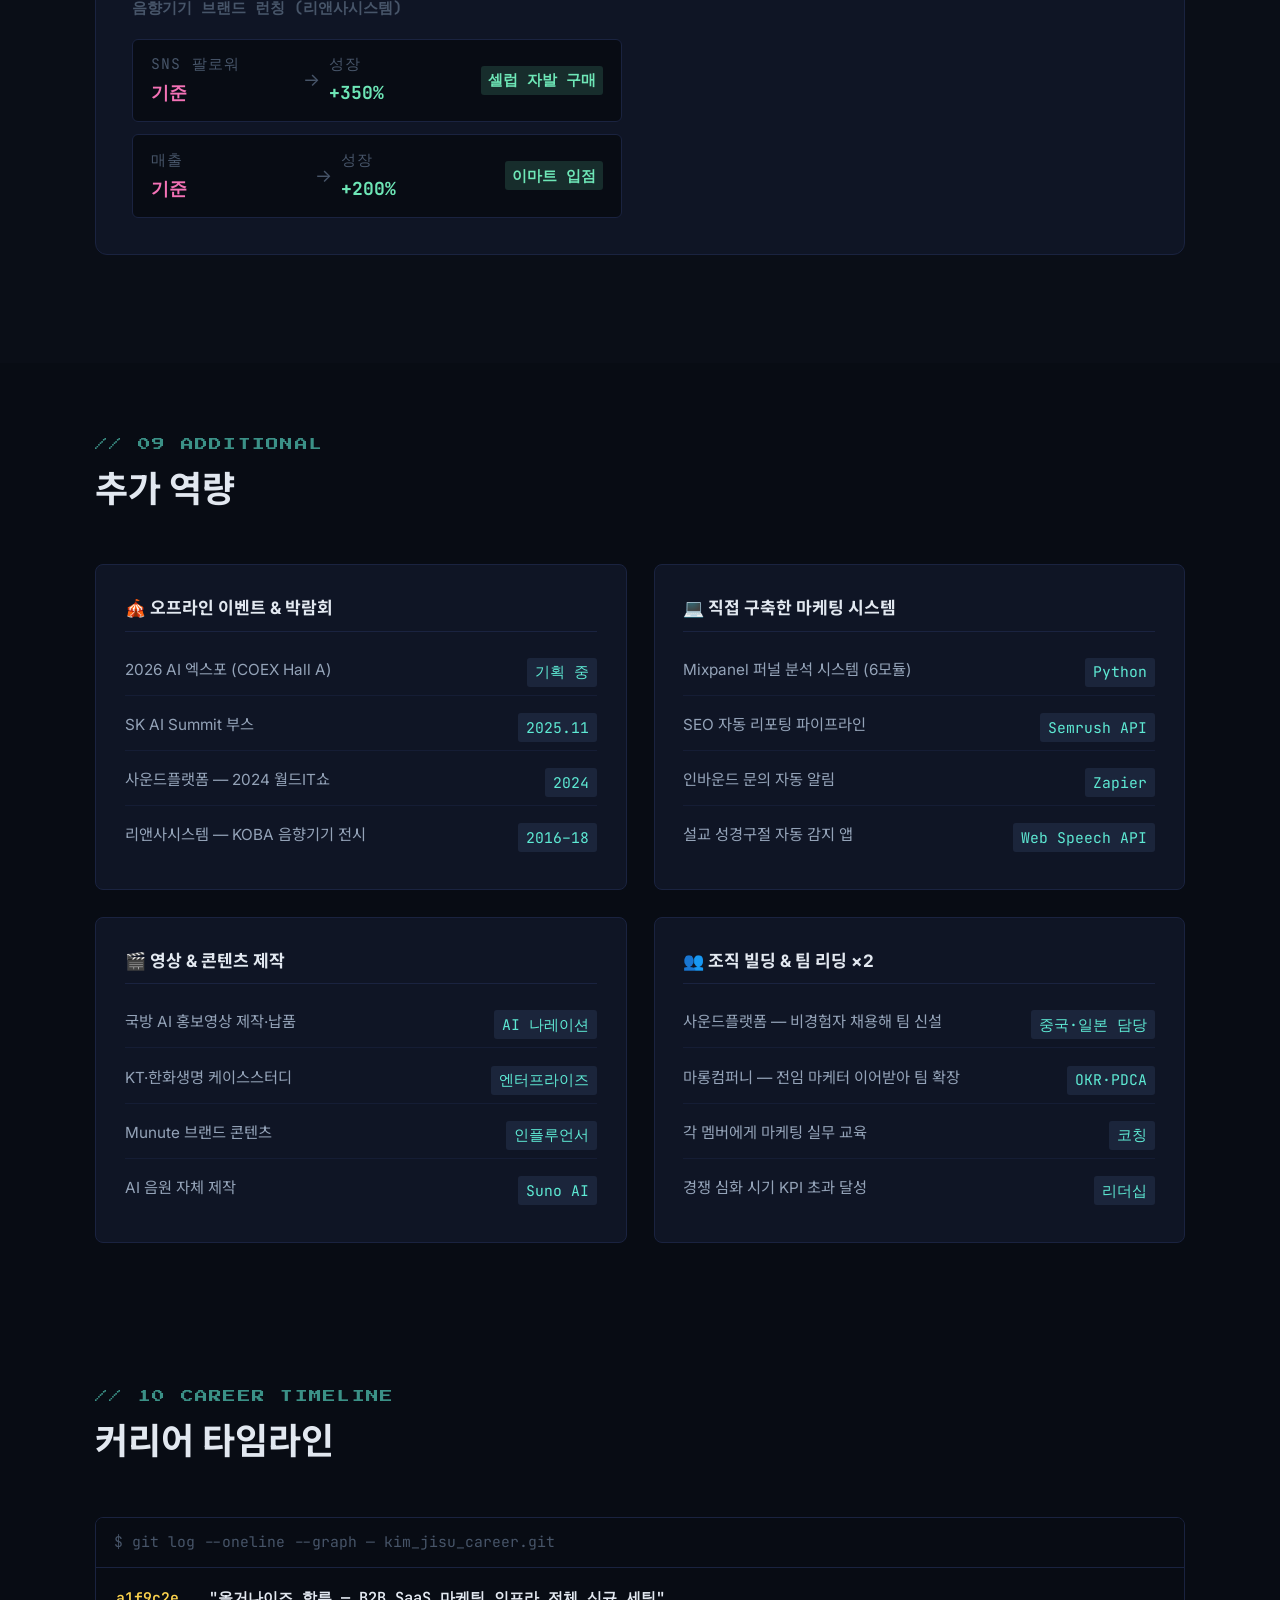
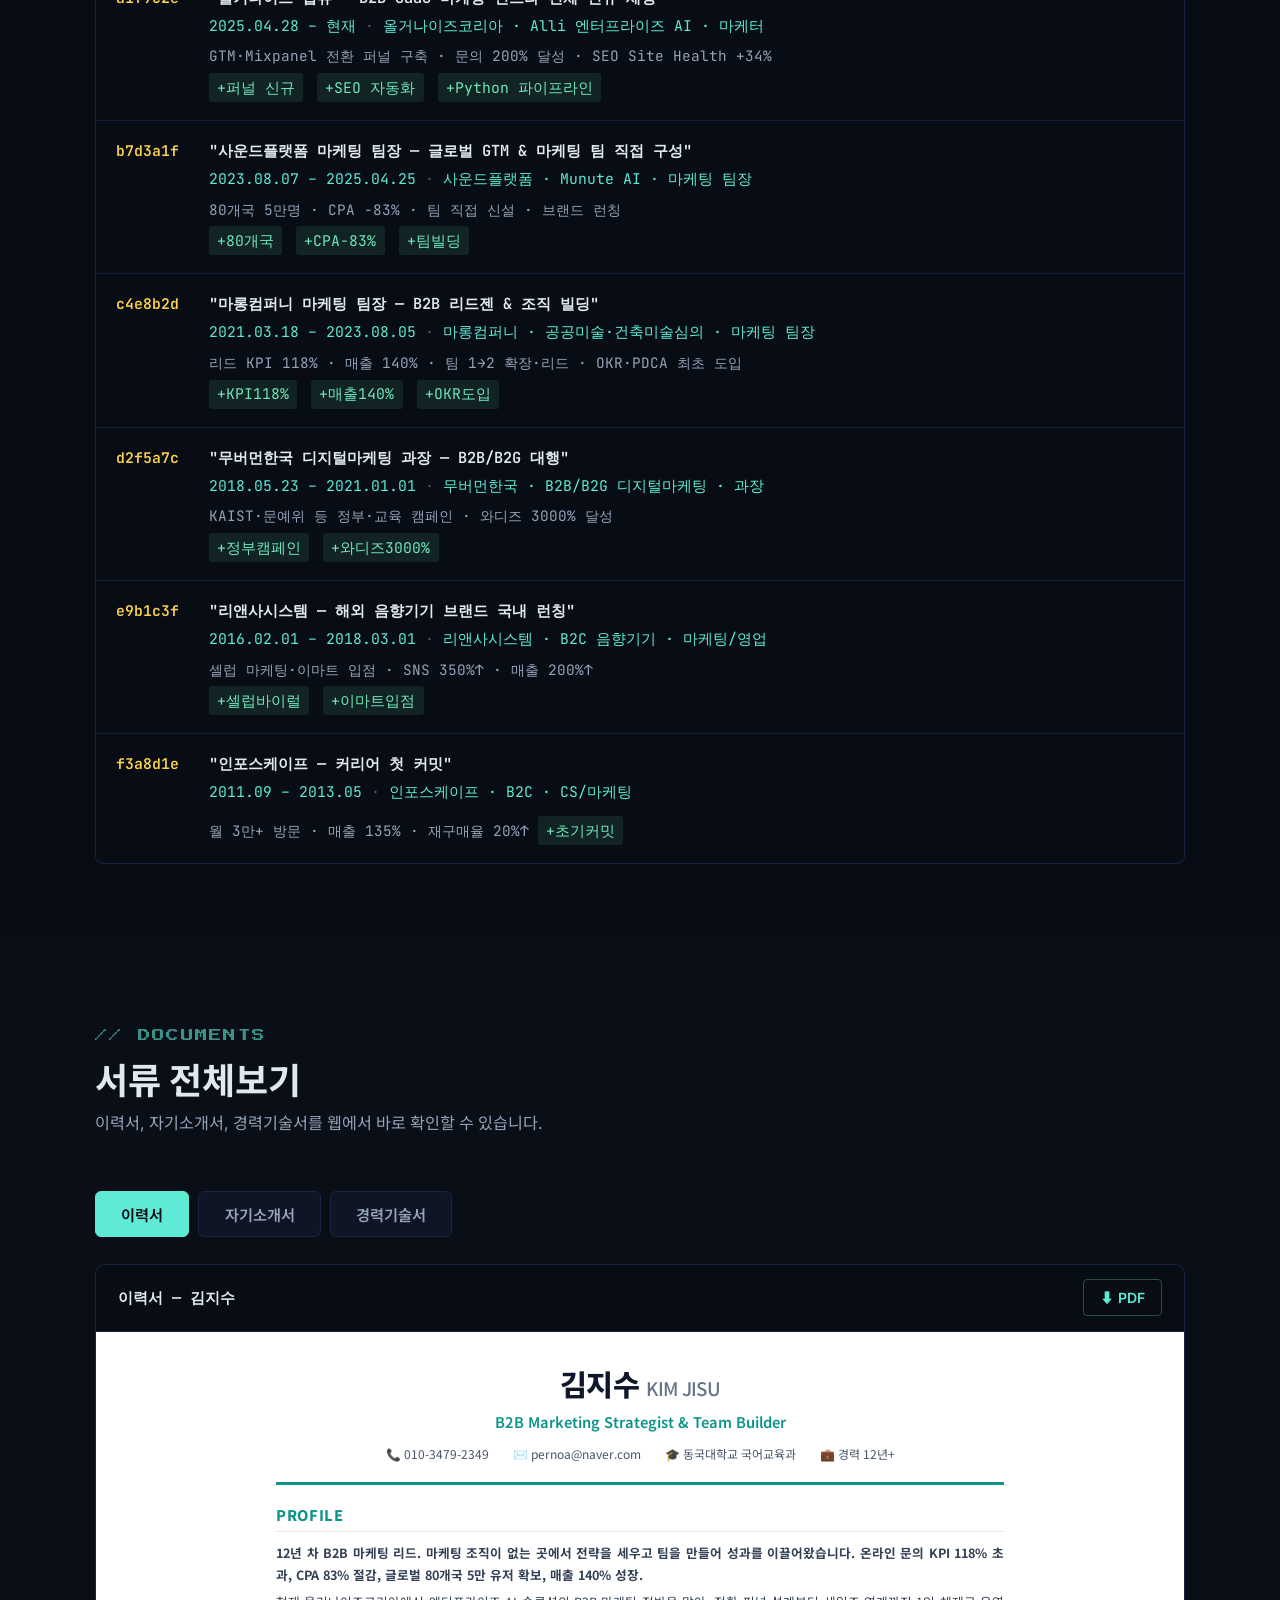
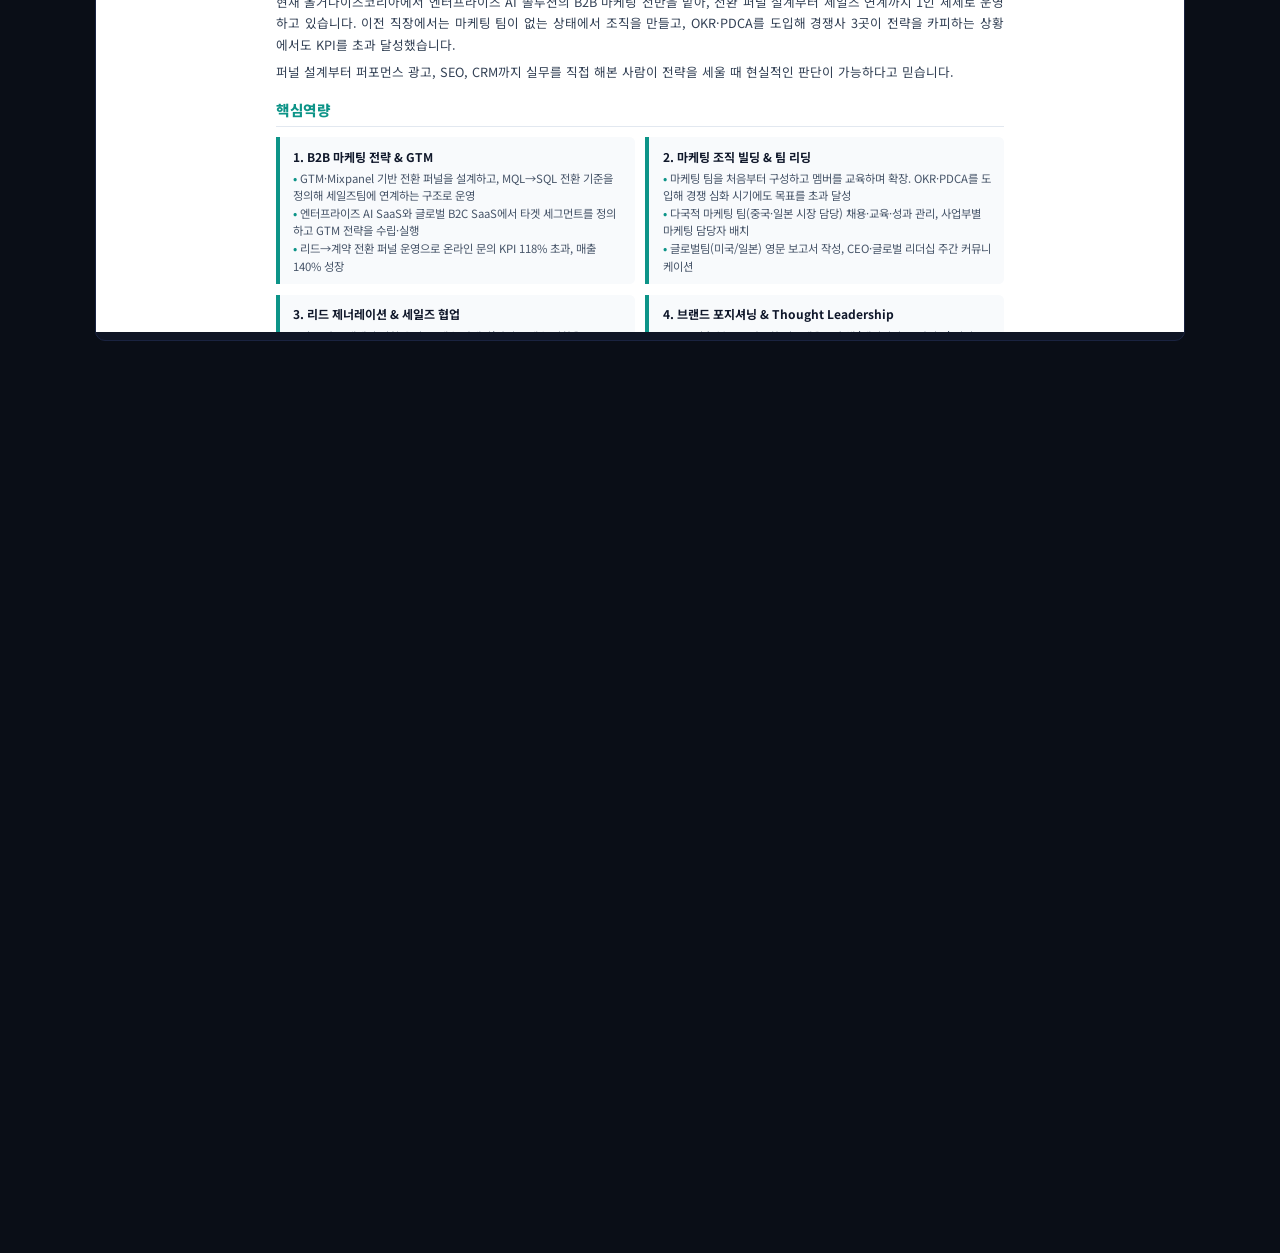
==== commit d7446c4f: "fix: 유효 문의 200% 정확 표기 (34건, 26년 2월 최고 월)" ====
--- a/index.html
+++ b/index.html
@@ -144,8 +144,8 @@
       <div class="metric-card yellow scroll-reveal">
         <span class="metric-icon">📊</span>
         <span class="metric-big-num" data-target="200" data-suffix="%">0%</span>
-        <span class="metric-label">인바운드 문의 달성</span>
-        <span class="metric-sub">전년 월평균 대비 · 올거나이즈</span>
+        <span class="metric-label">유효 문의 200% (34건)</span>
+        <span class="metric-sub">전년 월평균 대비 · 26년 2월 최고 월 · 올거나이즈</span>
       </div>
 
       <div class="metric-card teal scroll-reveal">
@@ -541,8 +541,8 @@
           </div>
 
           <div>
-            <span class="project-big-num yellow">14.3%</span>
-            <span class="project-big-label">AEO+SEO 파일럿 콘텐츠→문의 전환율 — 업계 평균 1% 대비 14배</span>
+            <span class="project-big-num yellow">200%</span>
+            <span class="project-big-label">유효 문의 달성 (전년 월평균 17건→34건, 26년 2월 최고 월)</span>
           </div>
 
           <!-- Project 02 Tabs -->
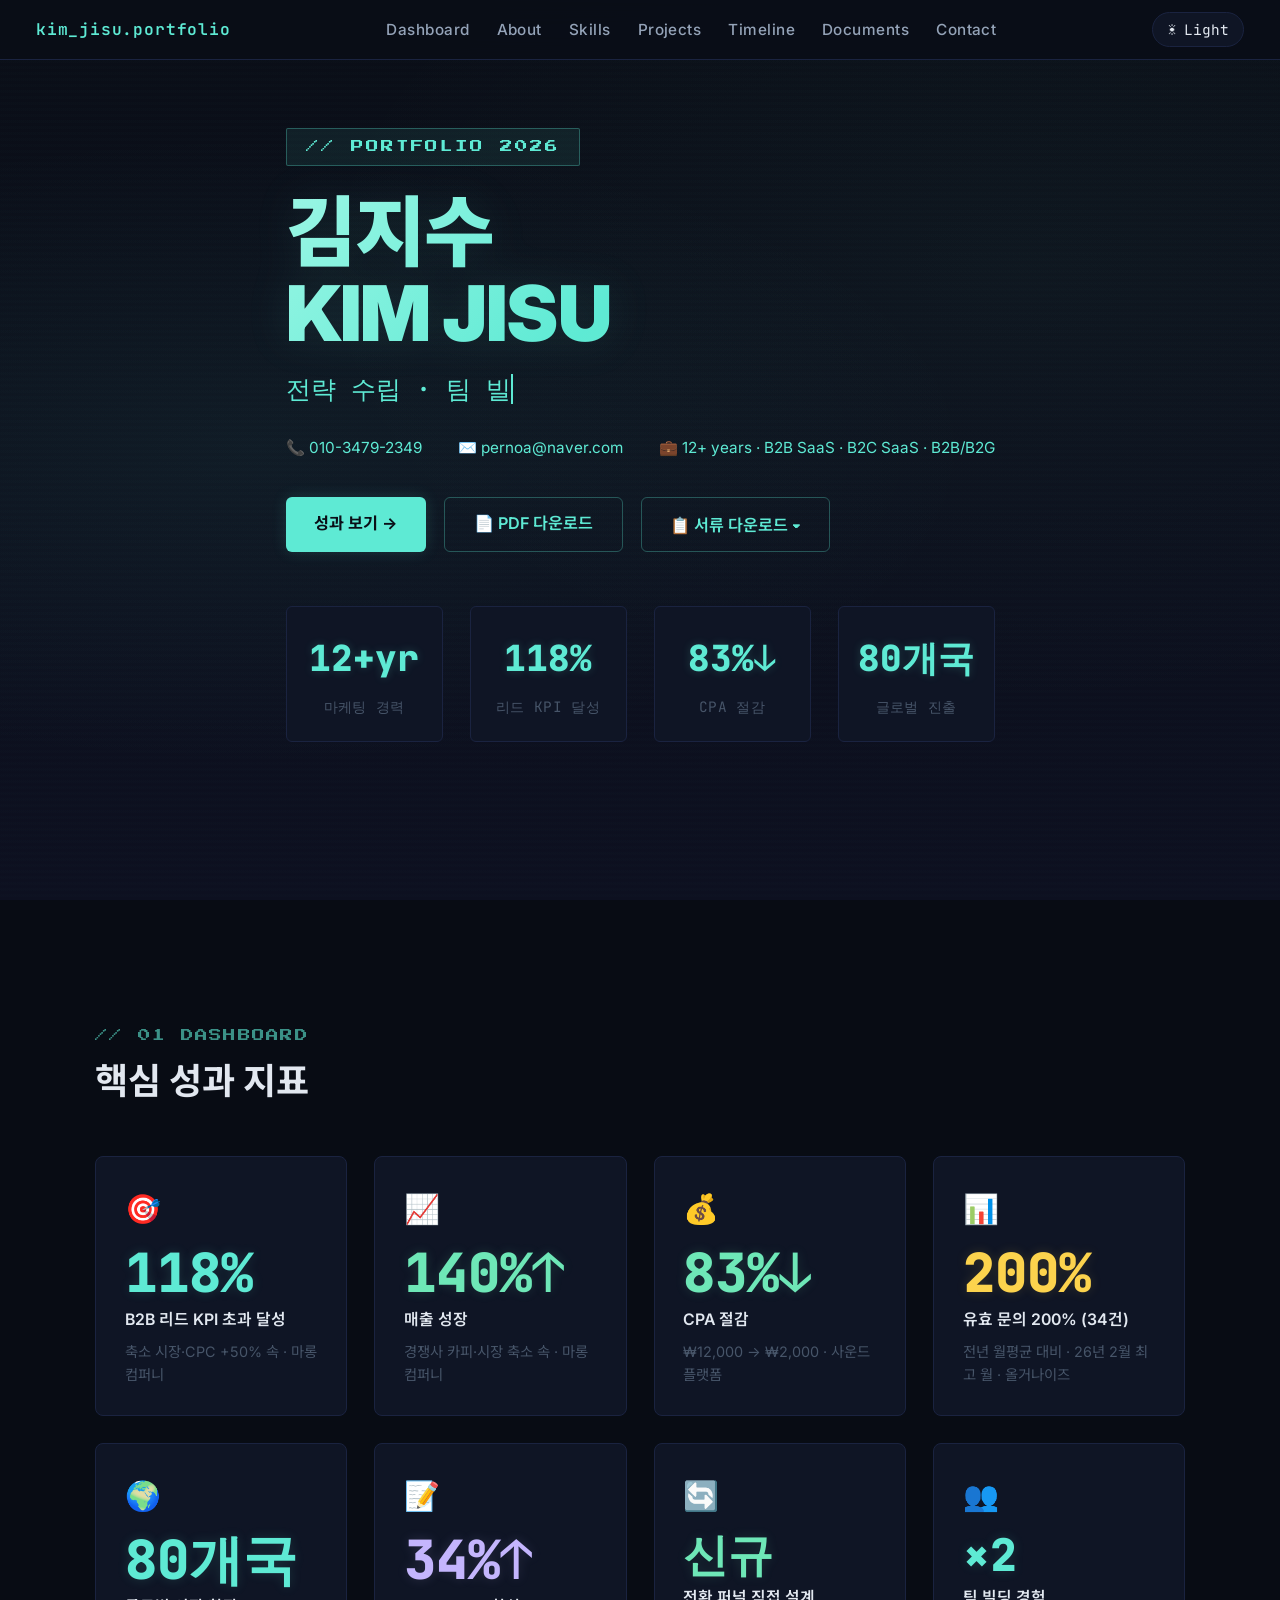
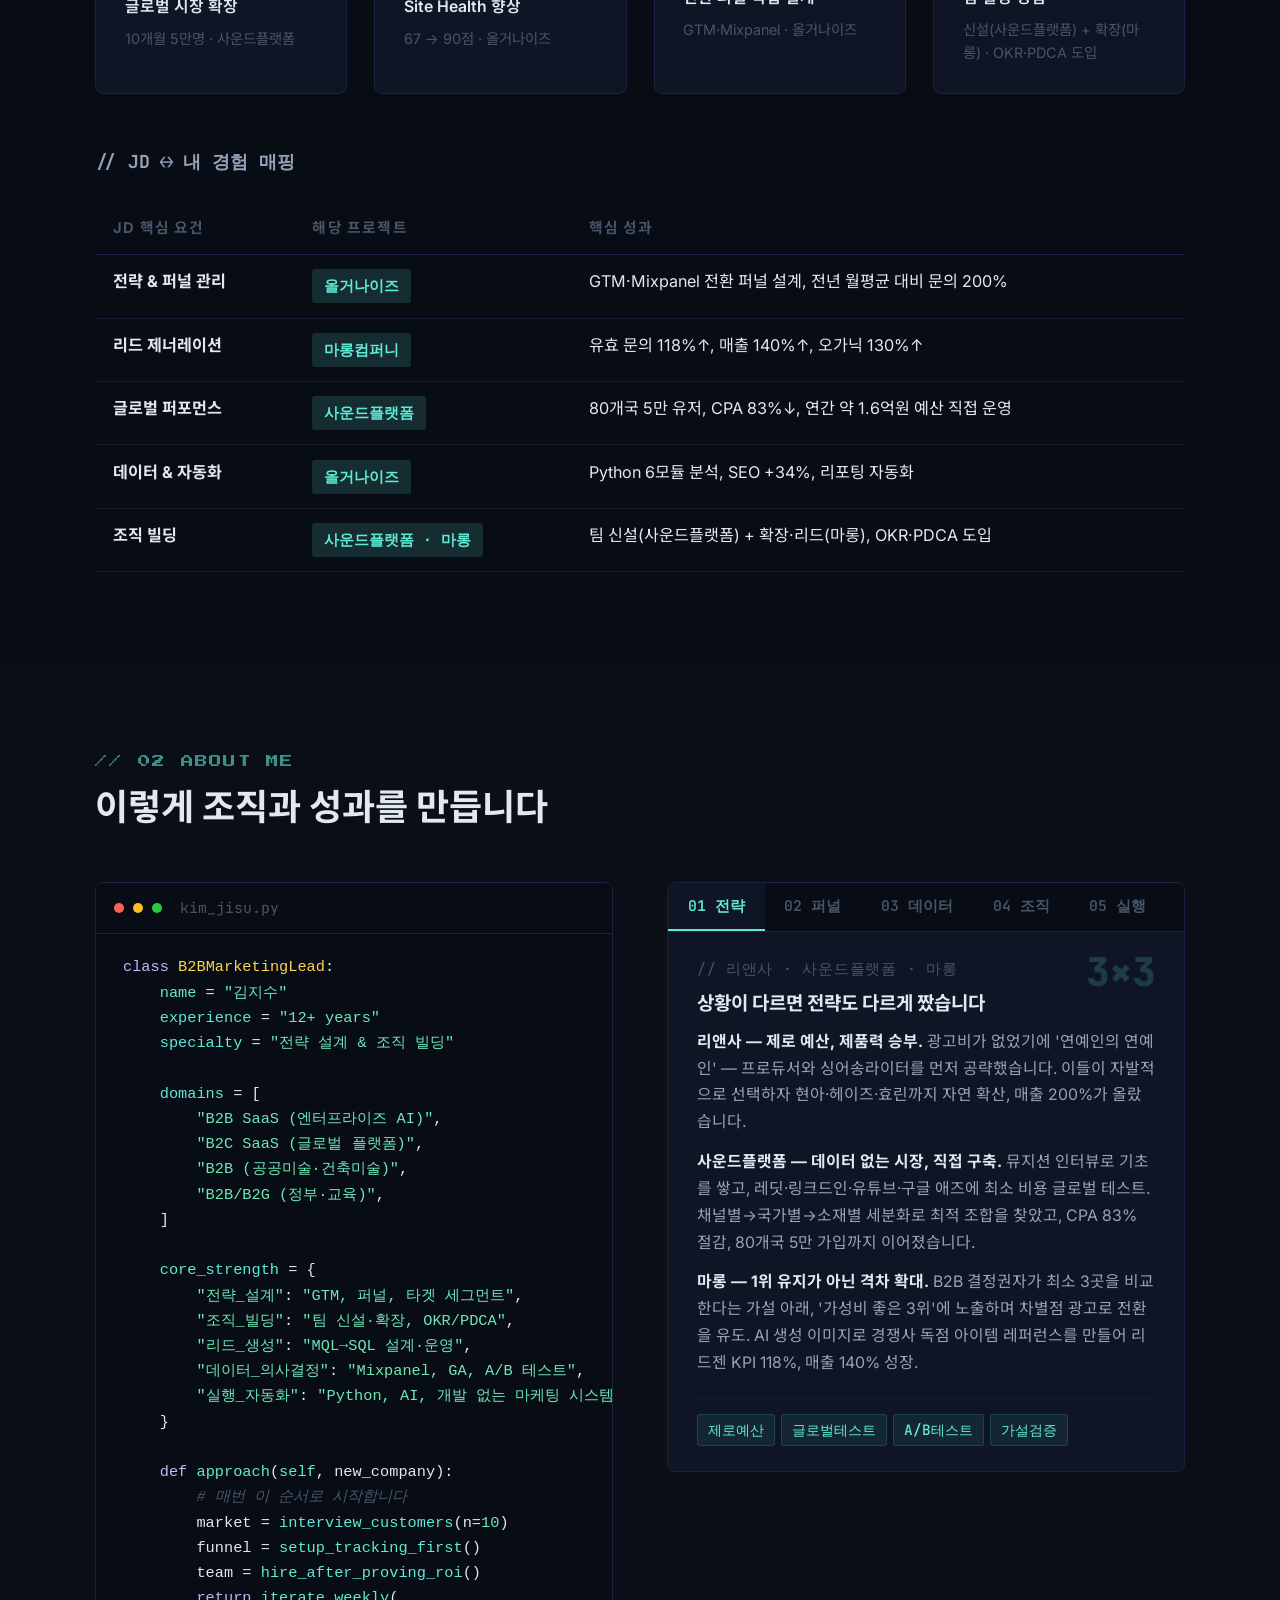
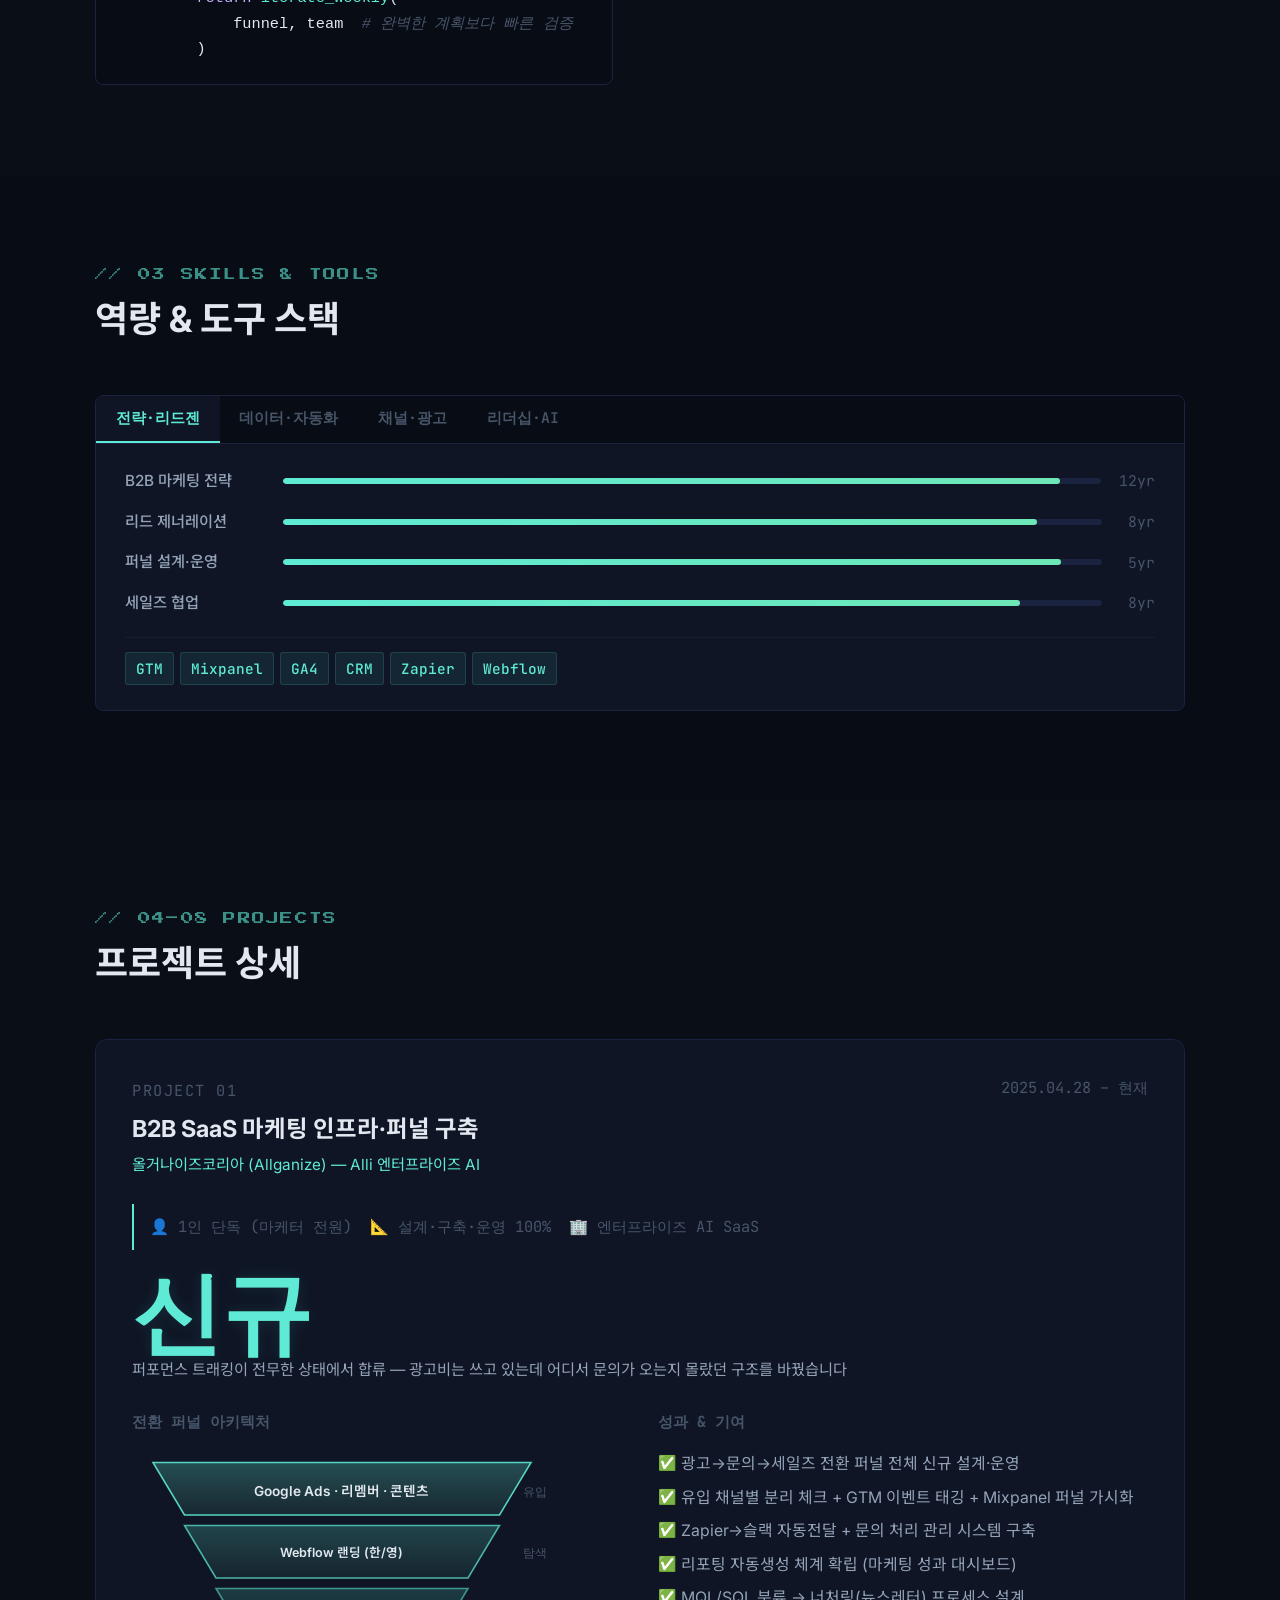
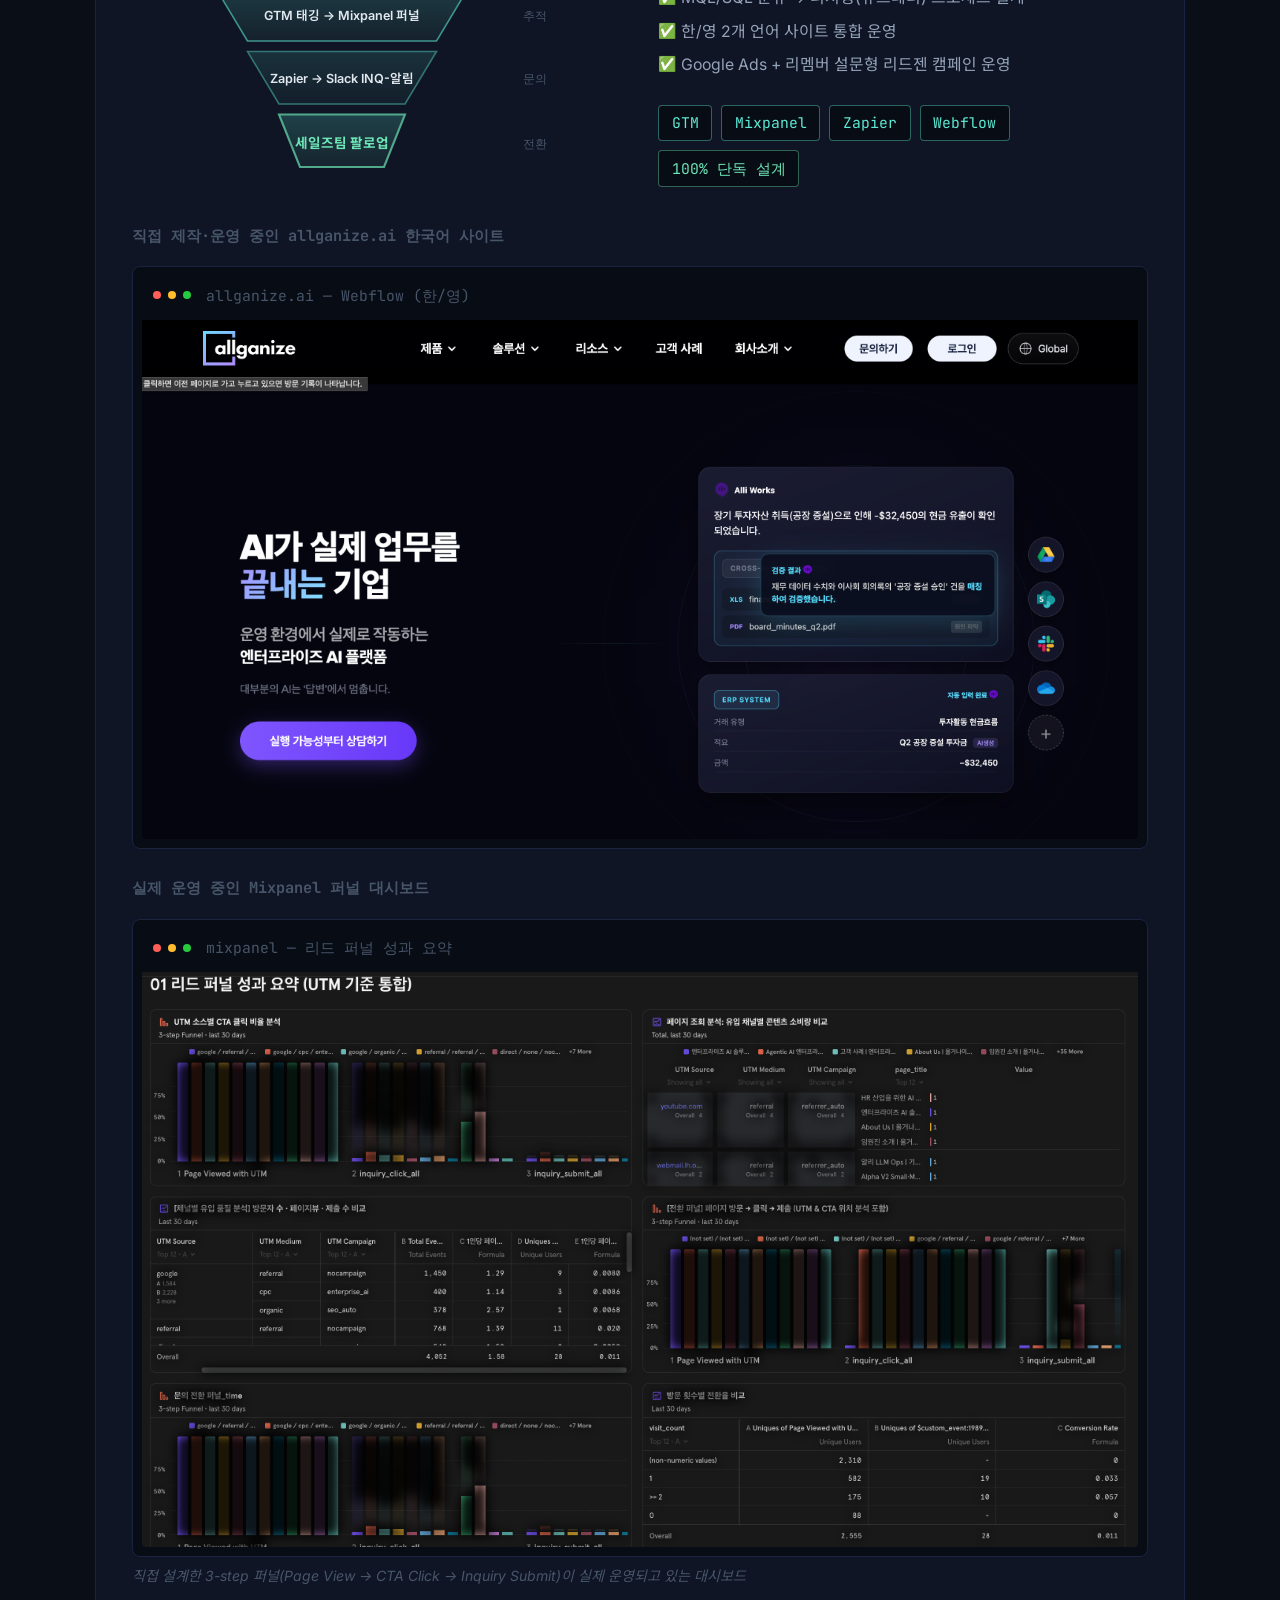
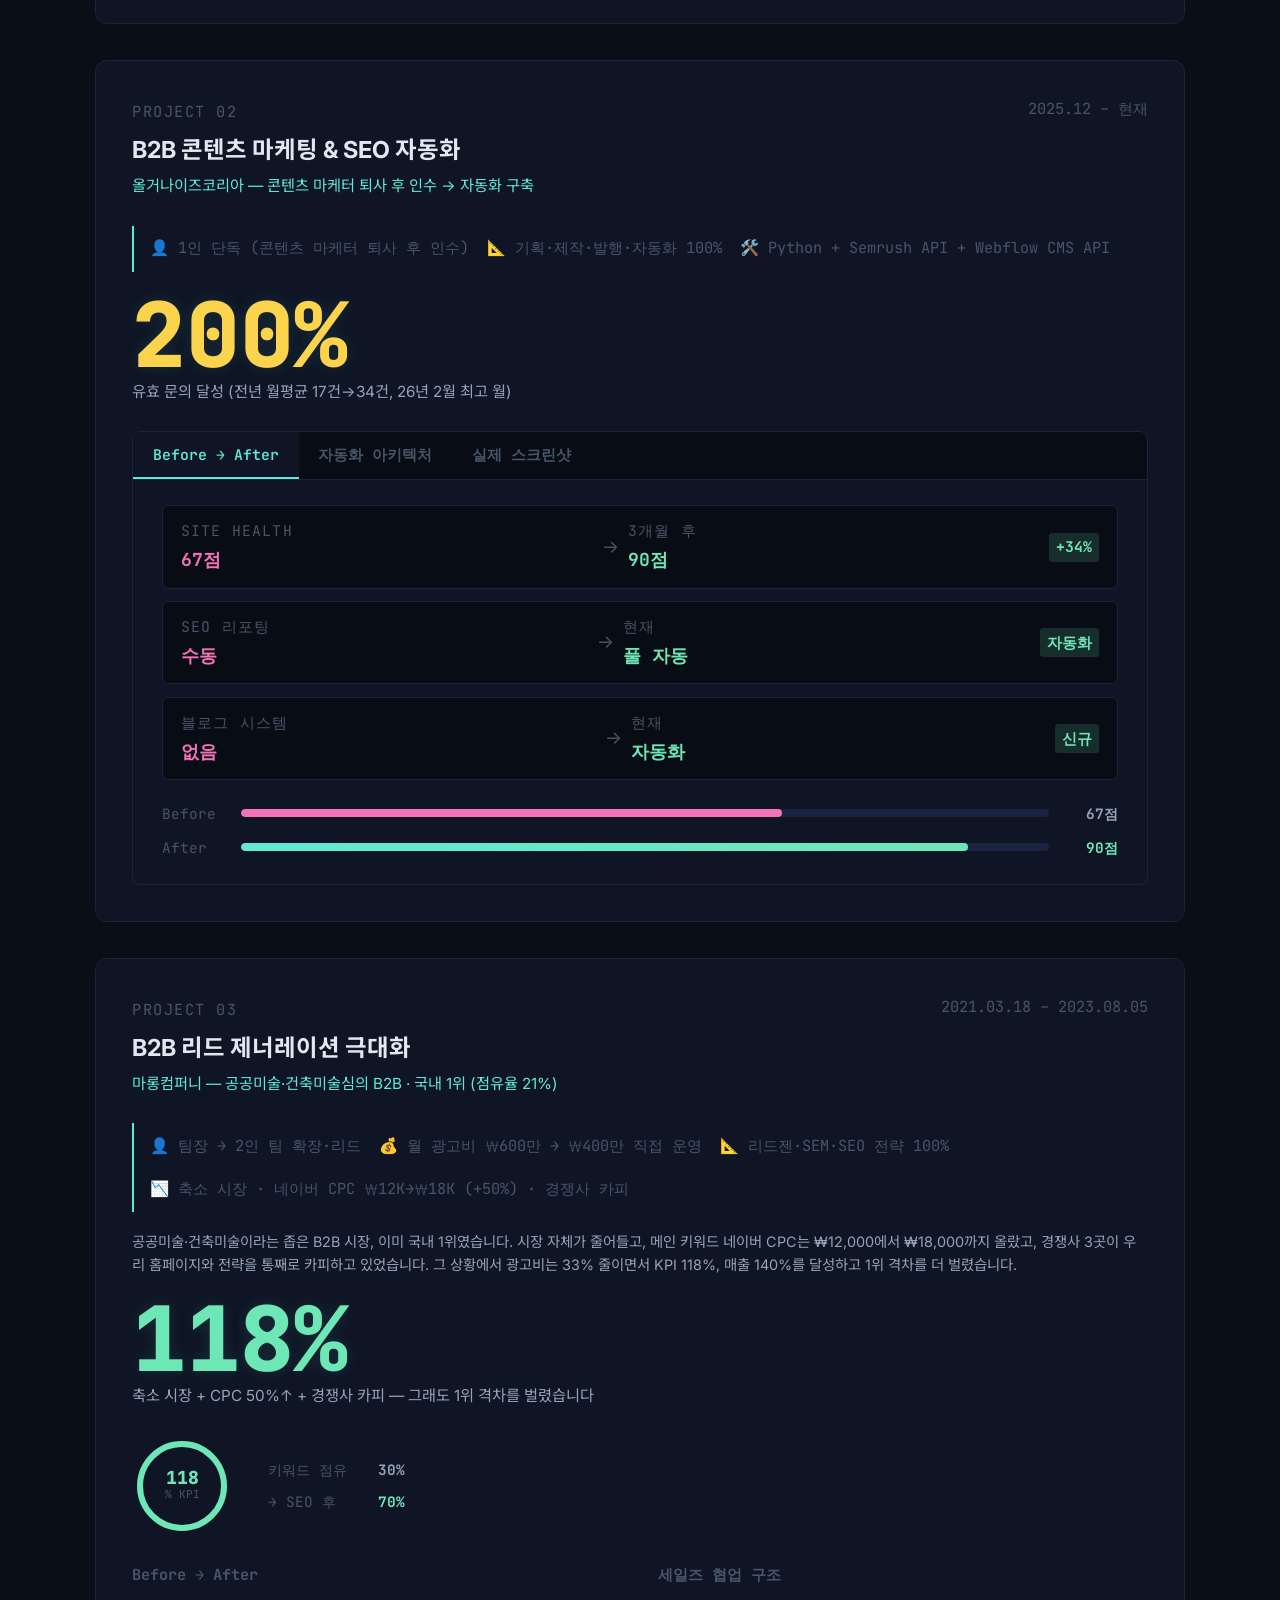
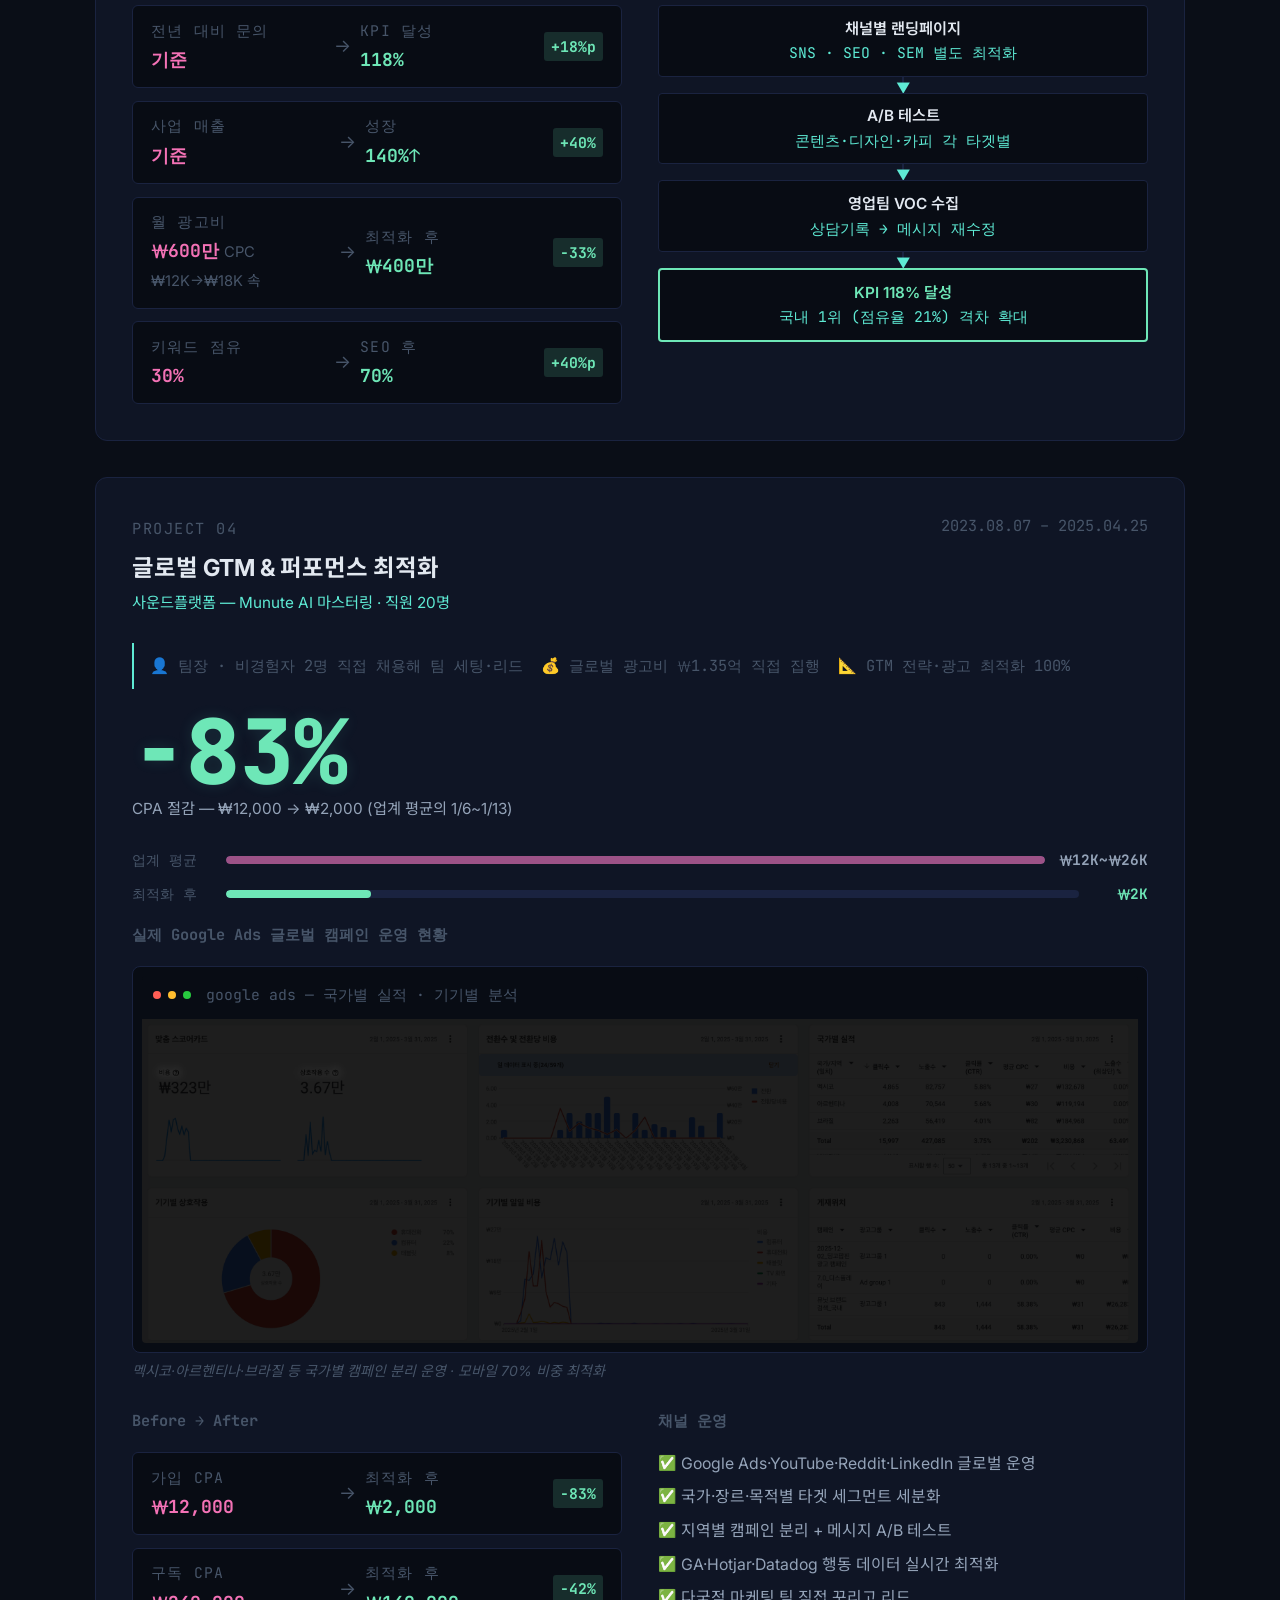
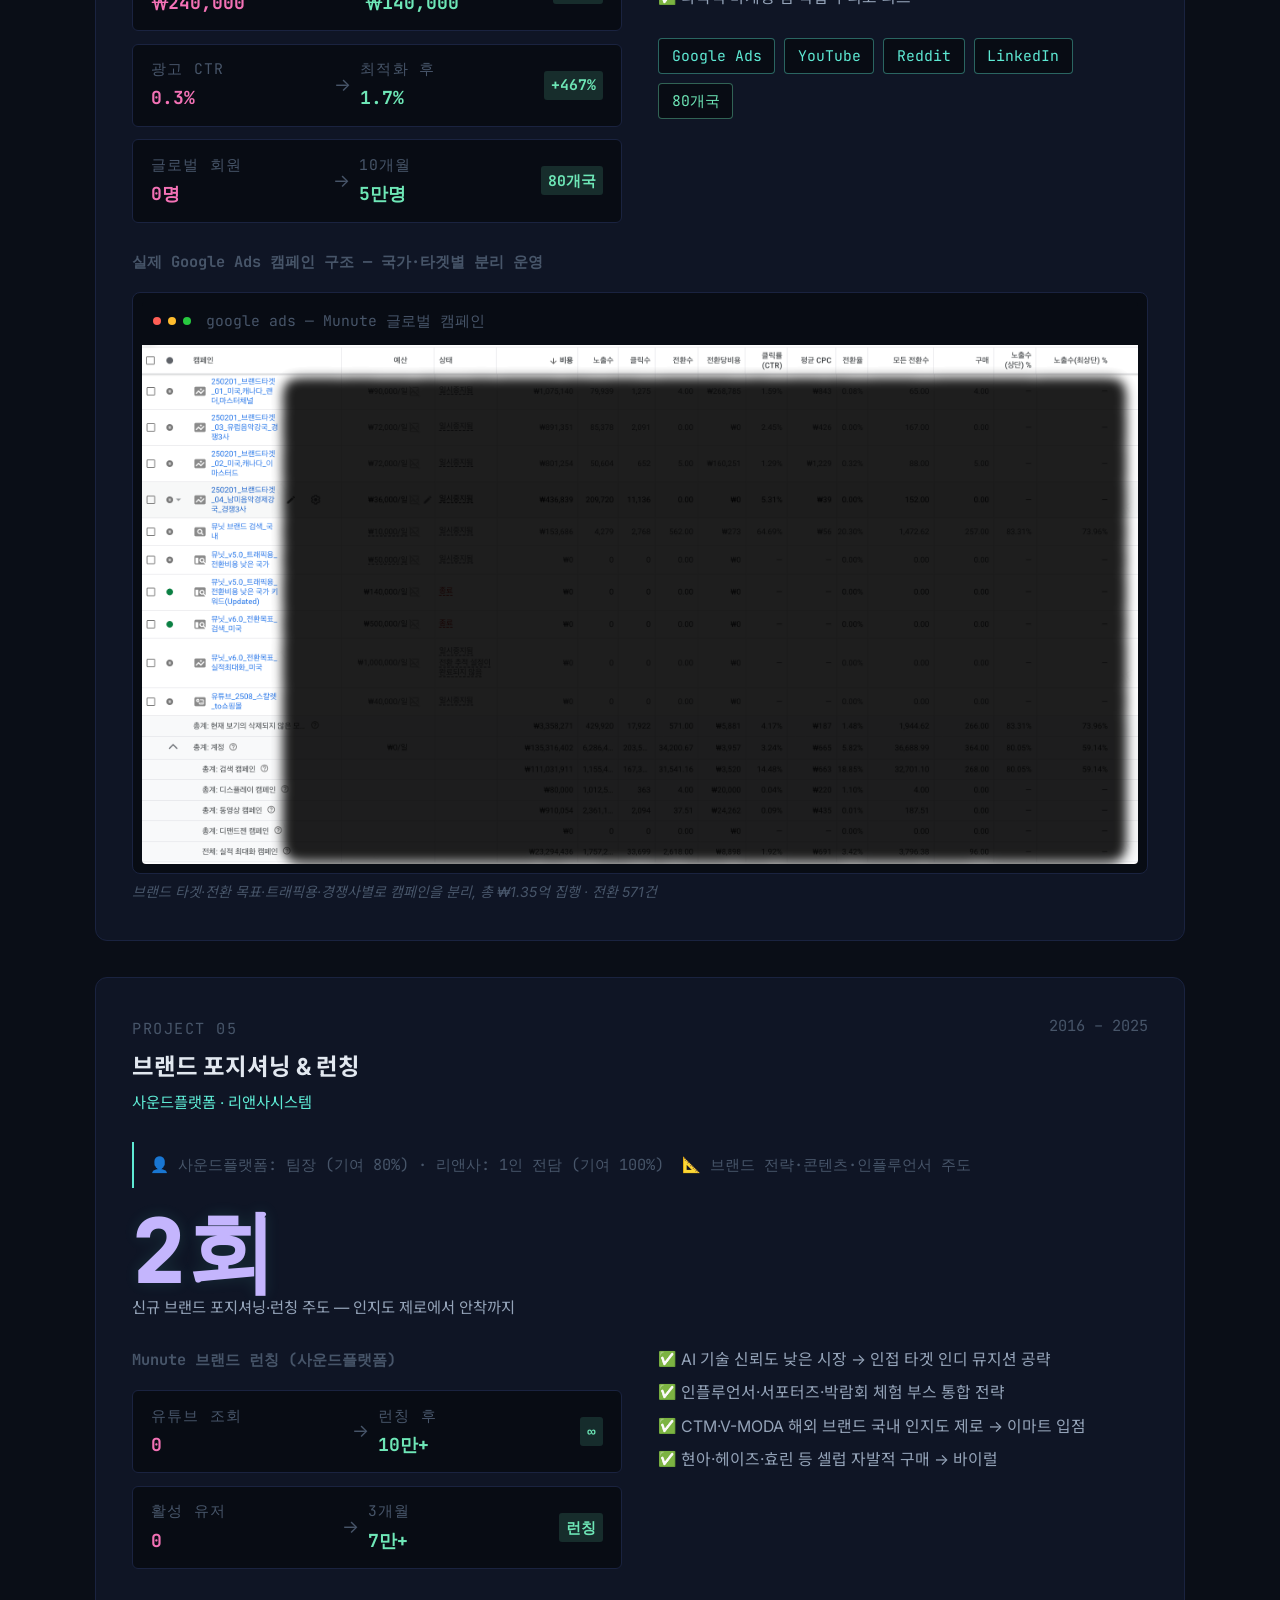
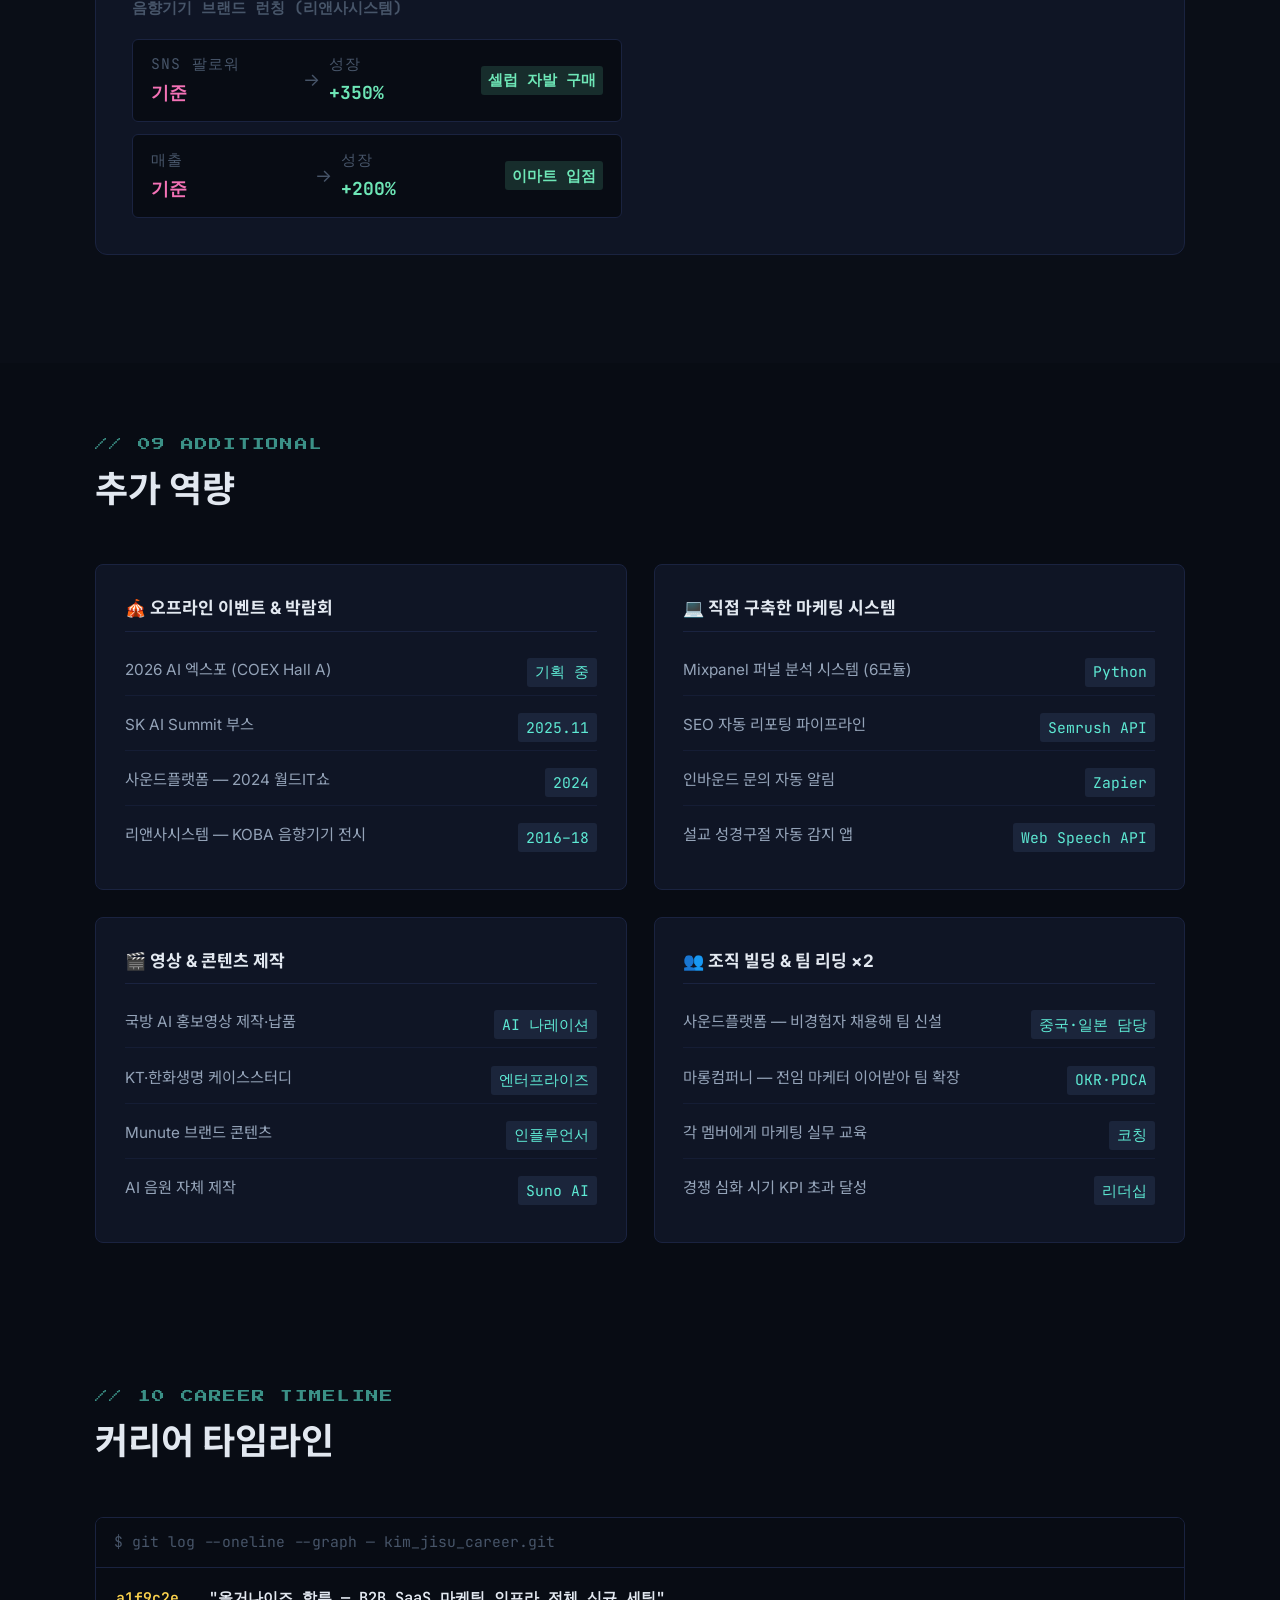
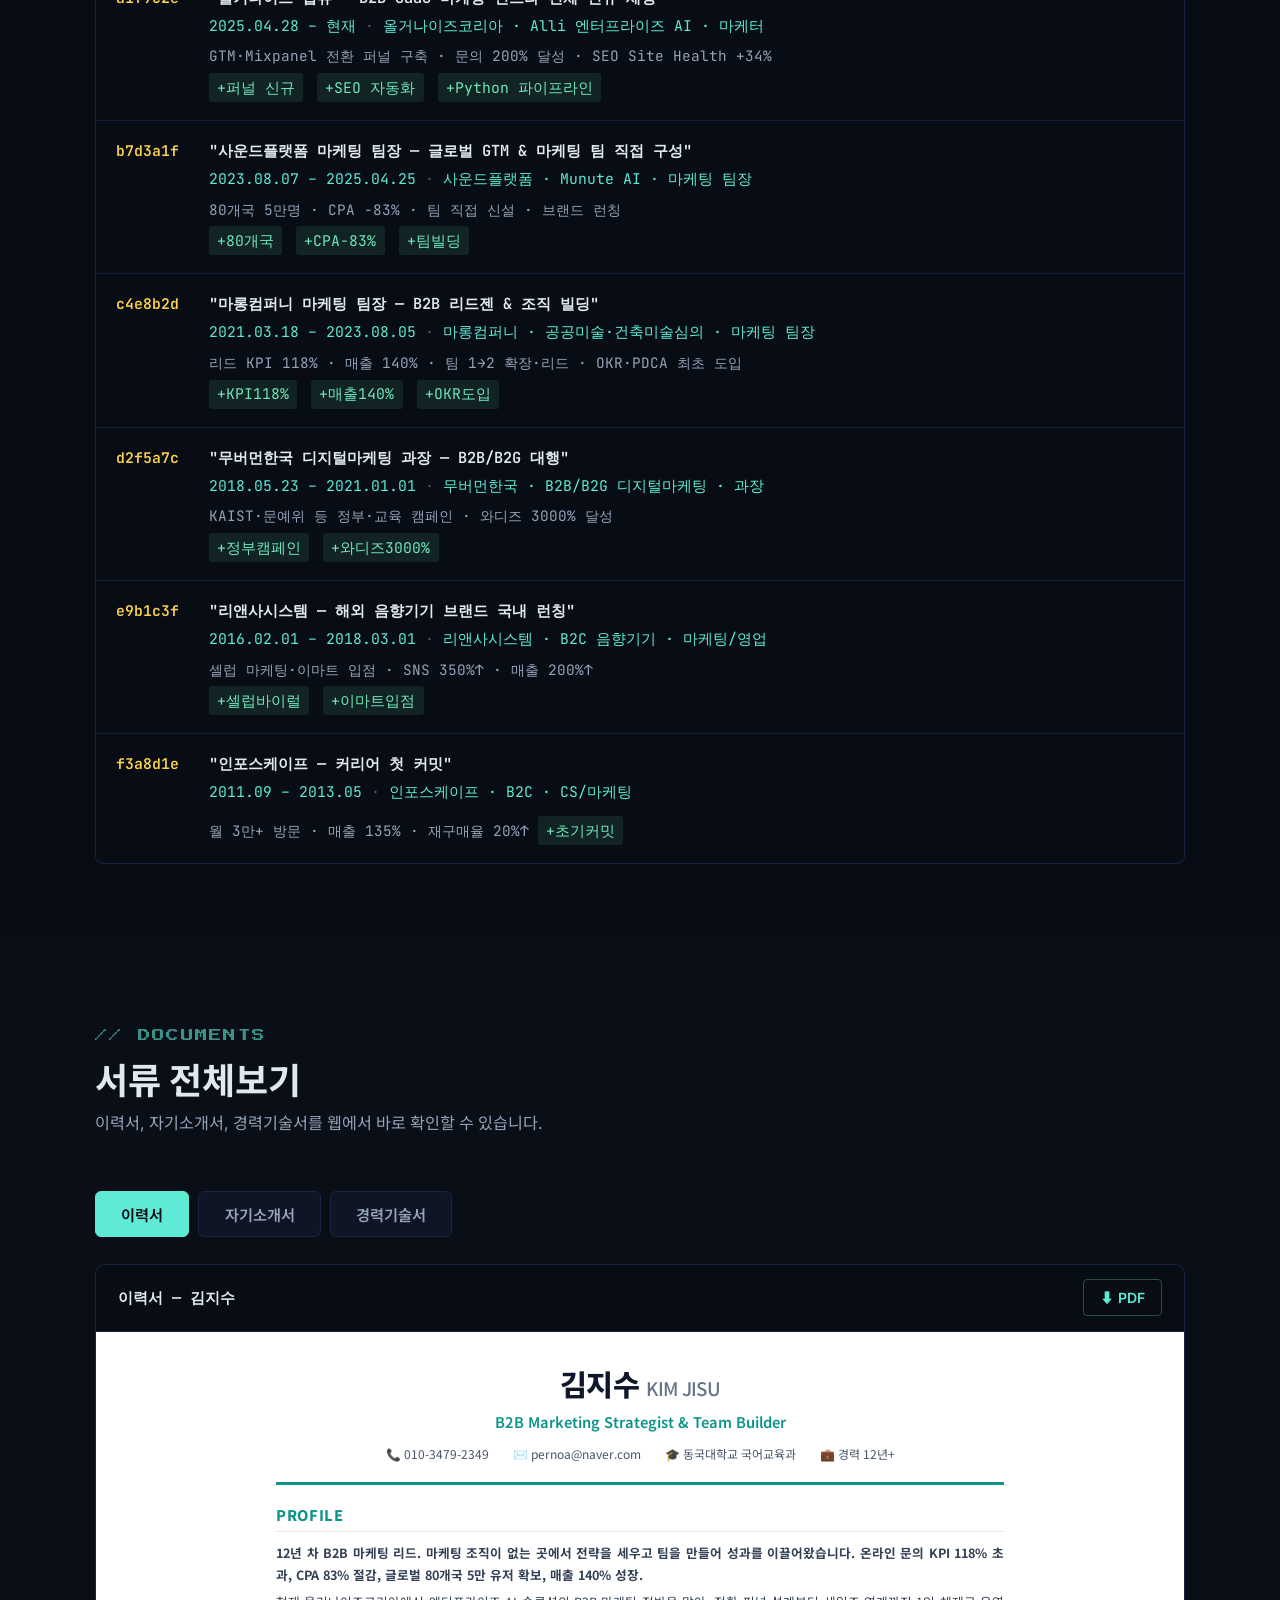
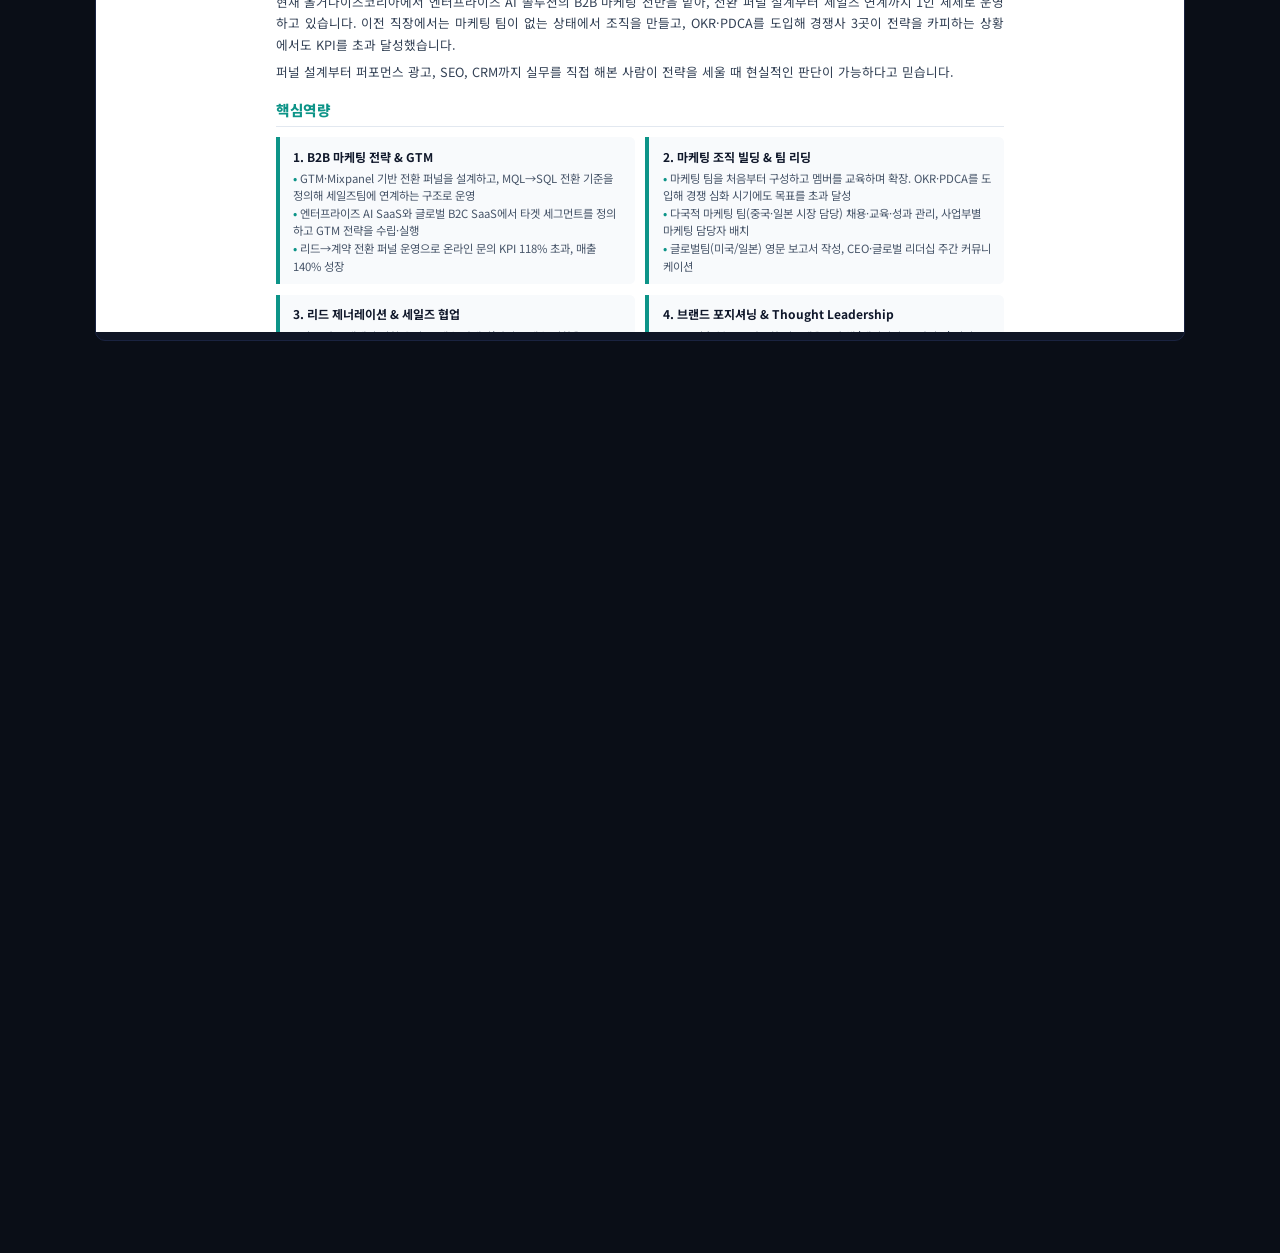
==== commit 23a1867c: "fix: '1억 예산' → '연간 약 1.6억원' 금지 수치 정정 (6건)" ====
--- a/index.html
+++ b/index.html
@@ -205,7 +205,7 @@
           <tr>
             <td><strong>글로벌 퍼포먼스</strong></td>
             <td><span class="jd-badge">사운드플랫폼</span></td>
-            <td>80개국 5만 유저, CPA 83%↓, 1억+ 예산 직접 운영</td>
+            <td>80개국 5만 유저, CPA 83%↓, 연간 약 1.6억원 예산 직접 운영</td>
           </tr>
           <tr>
             <td><strong>데이터 & 자동화</strong></td>
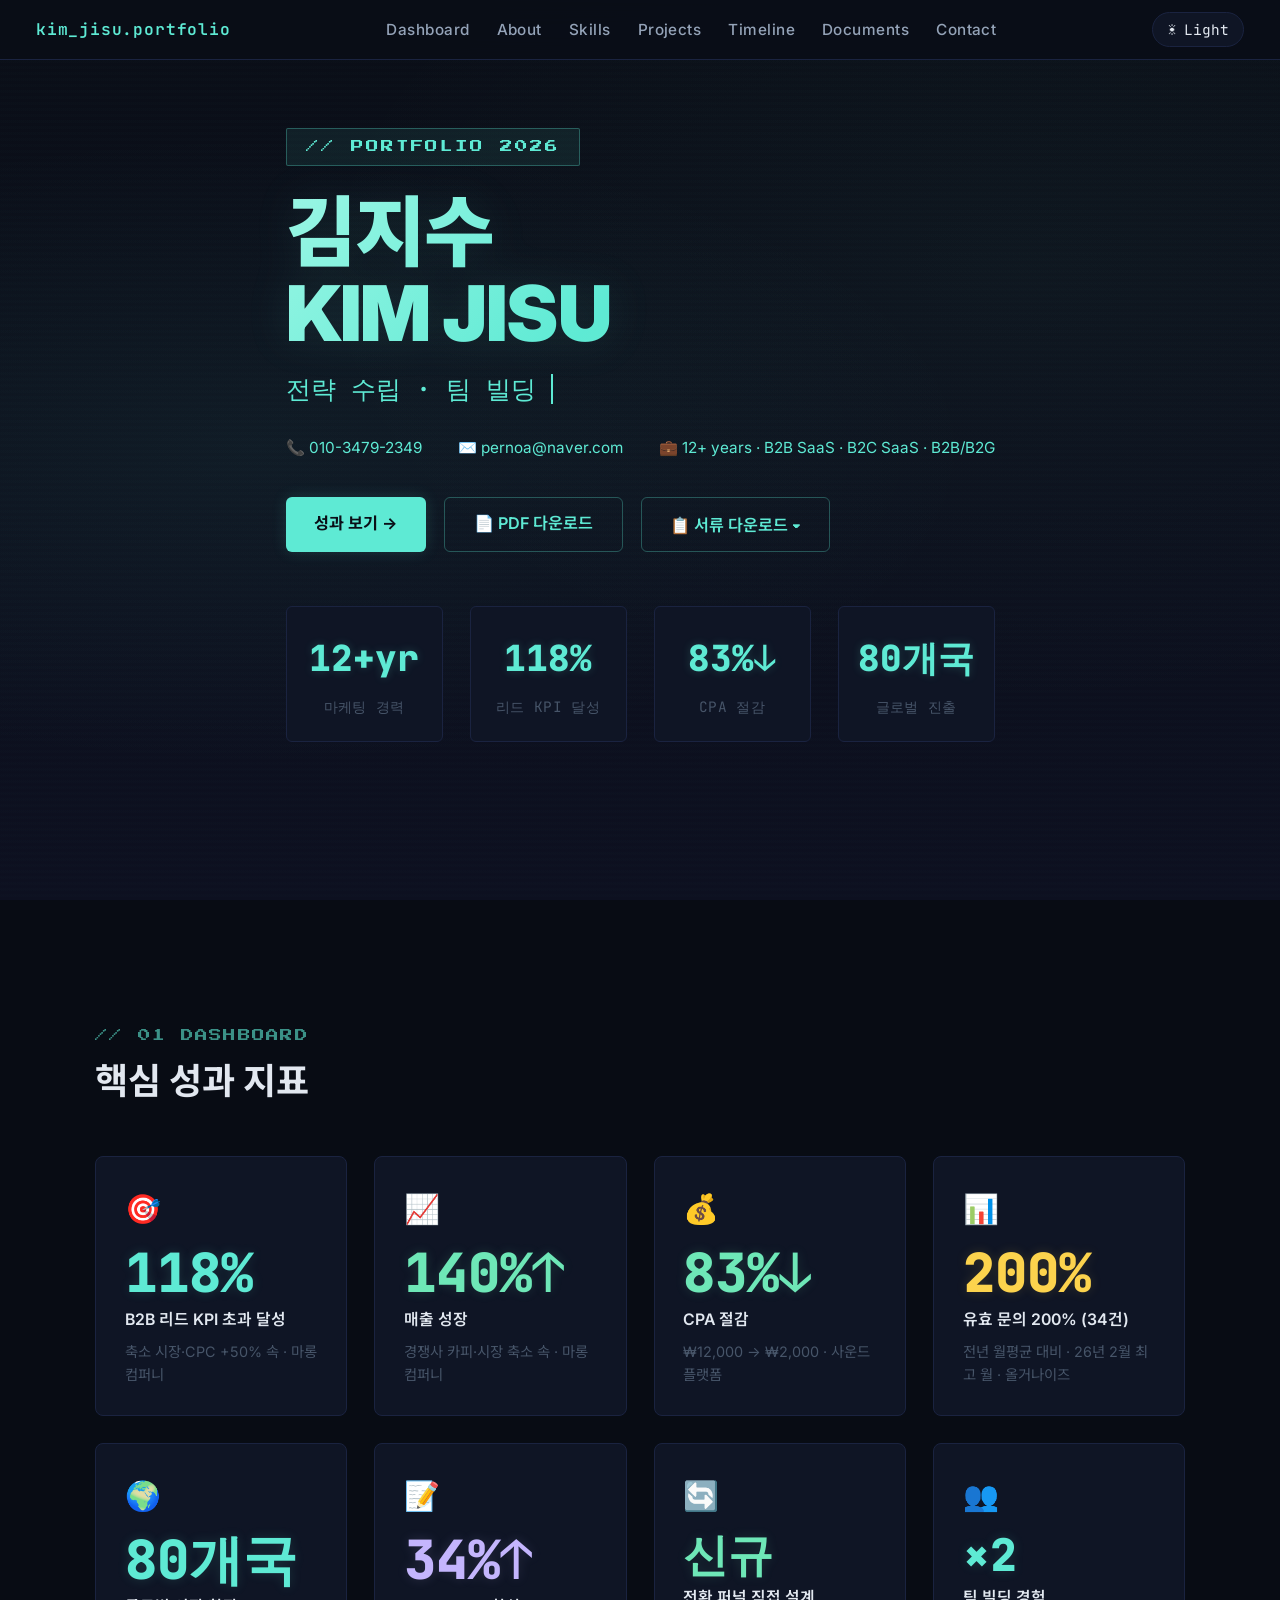
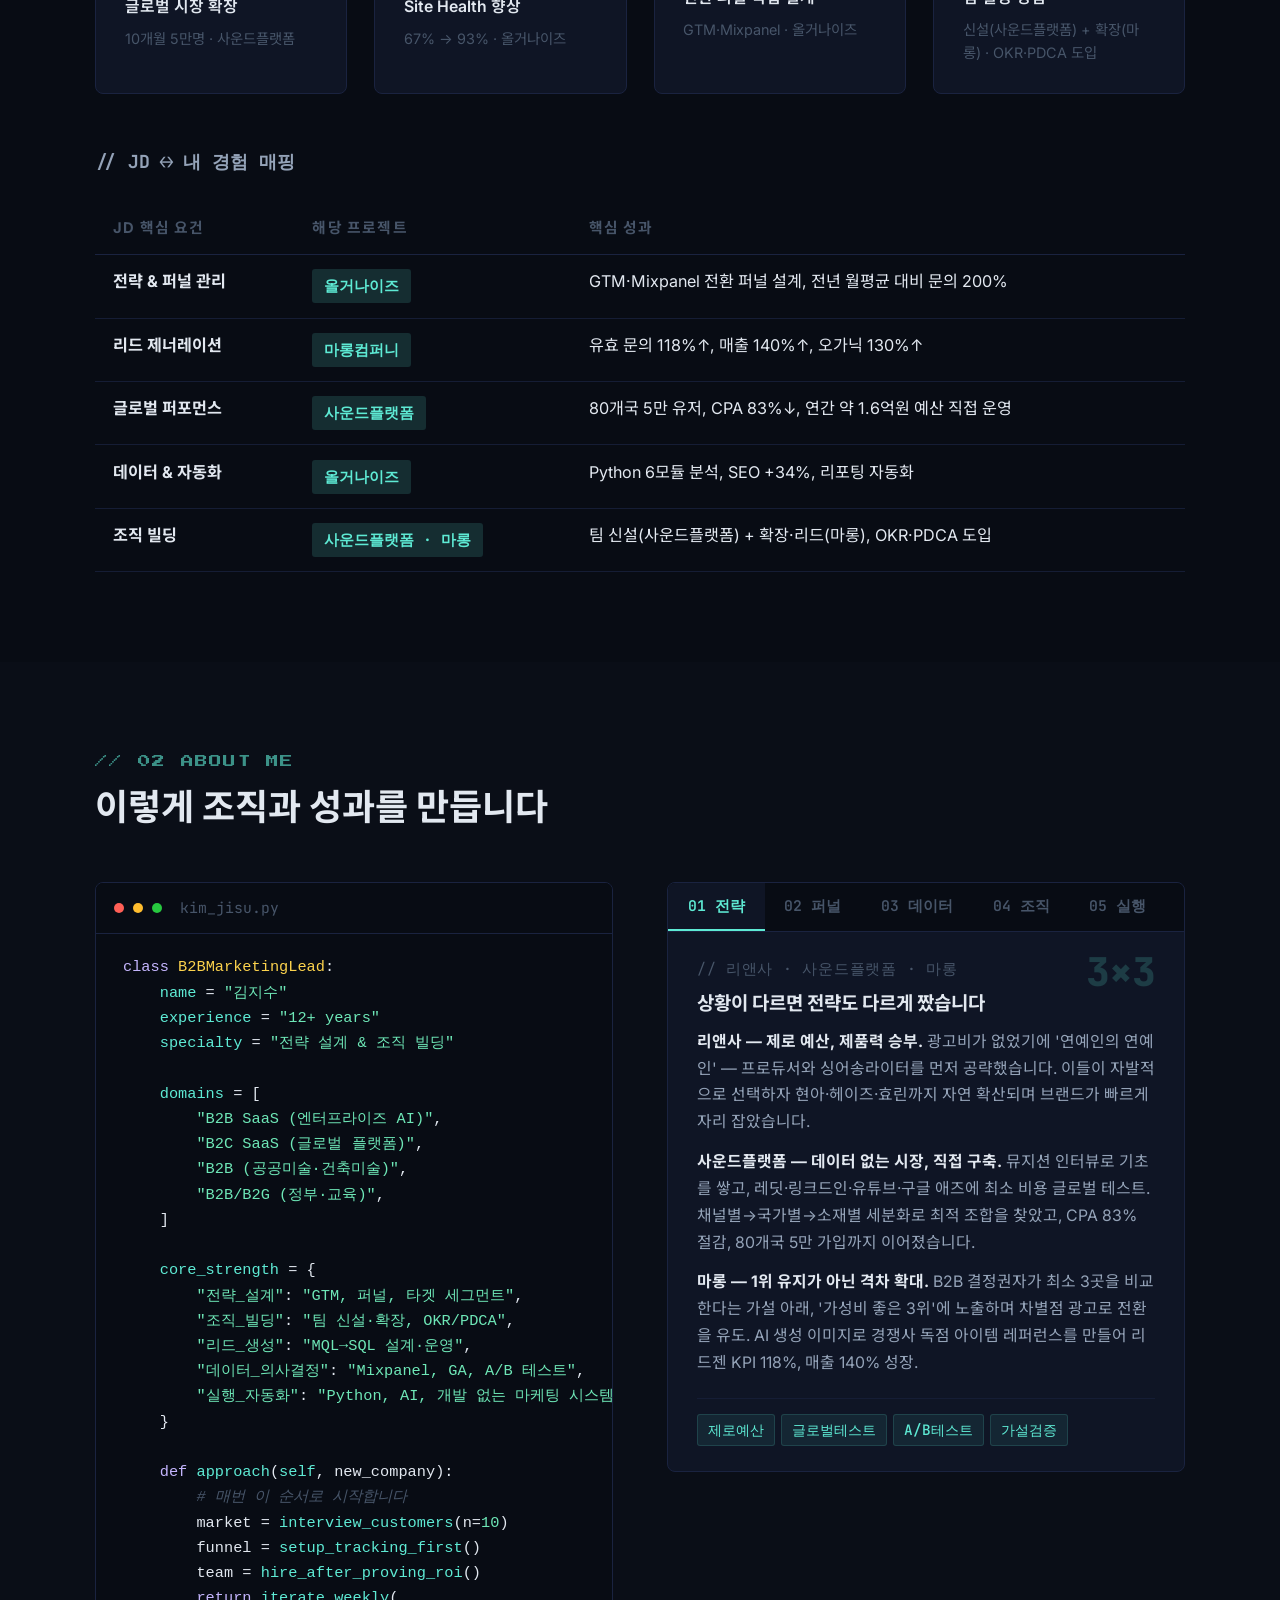
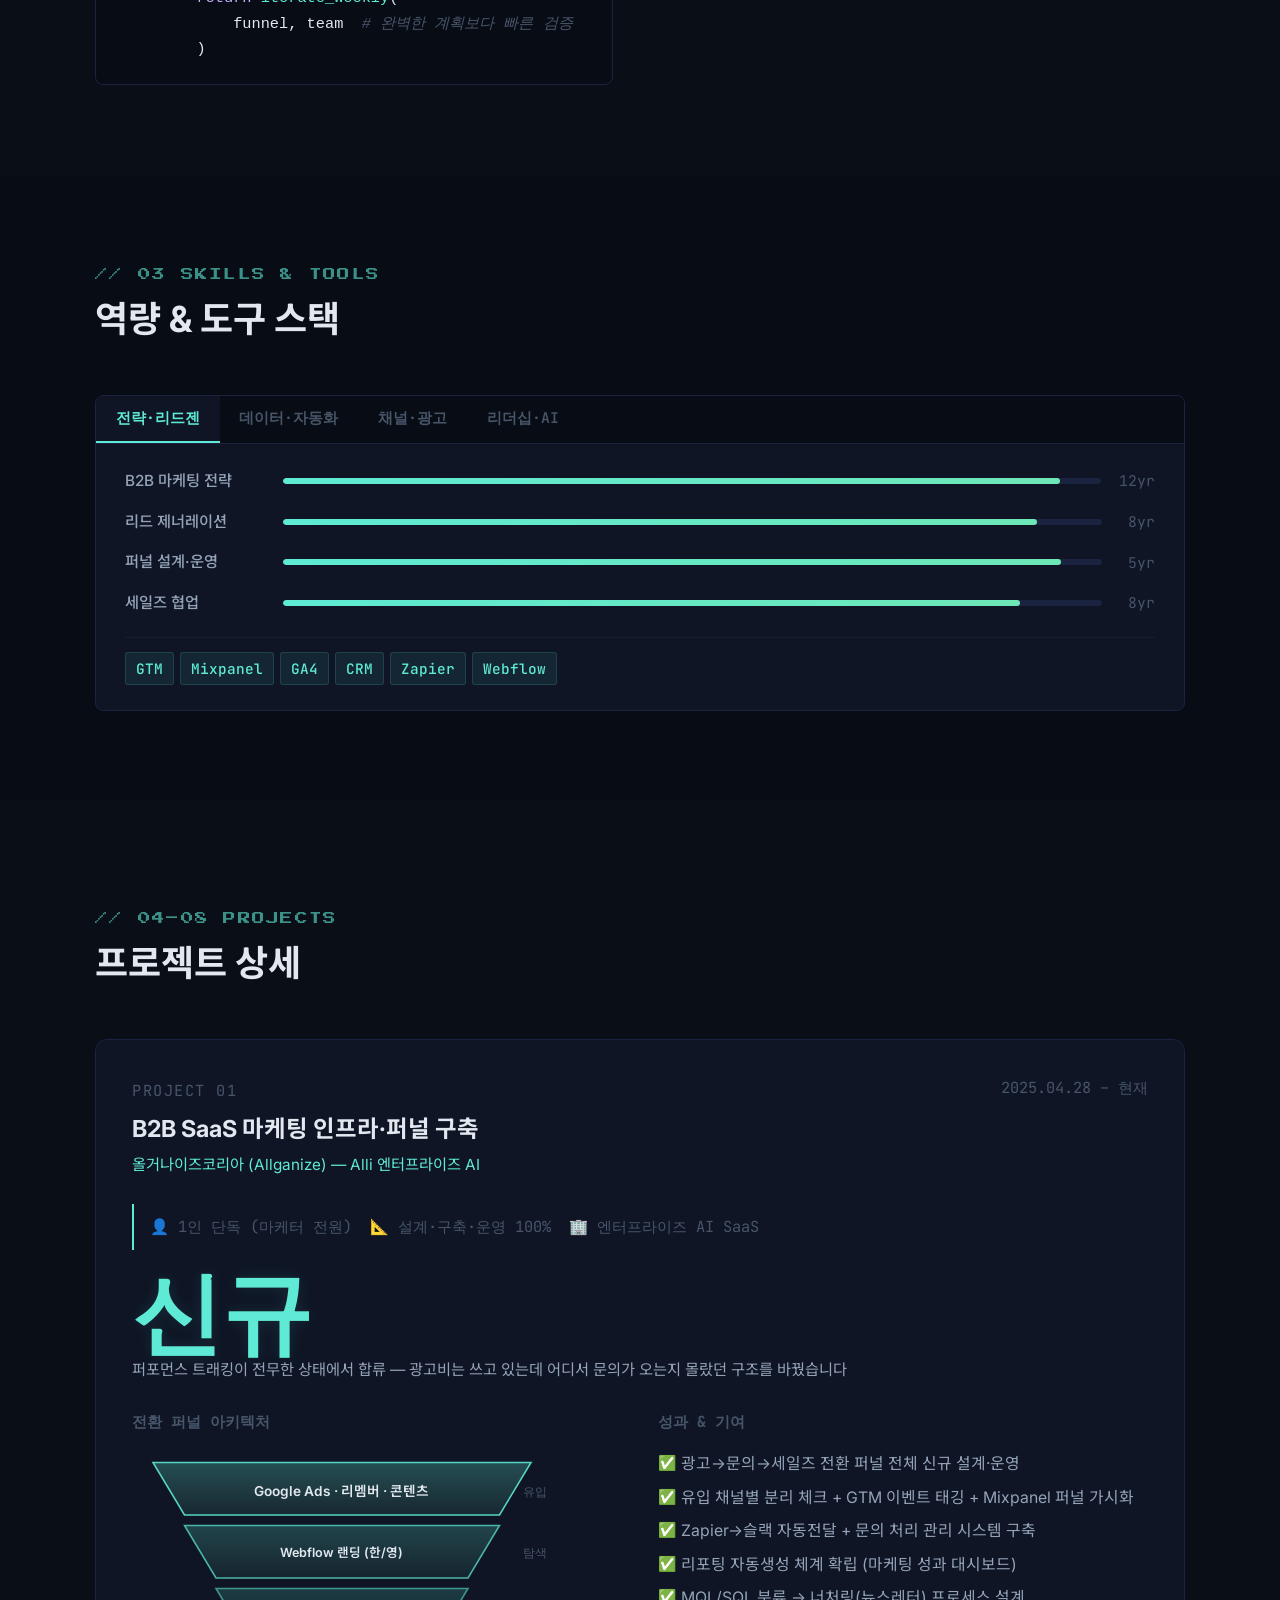
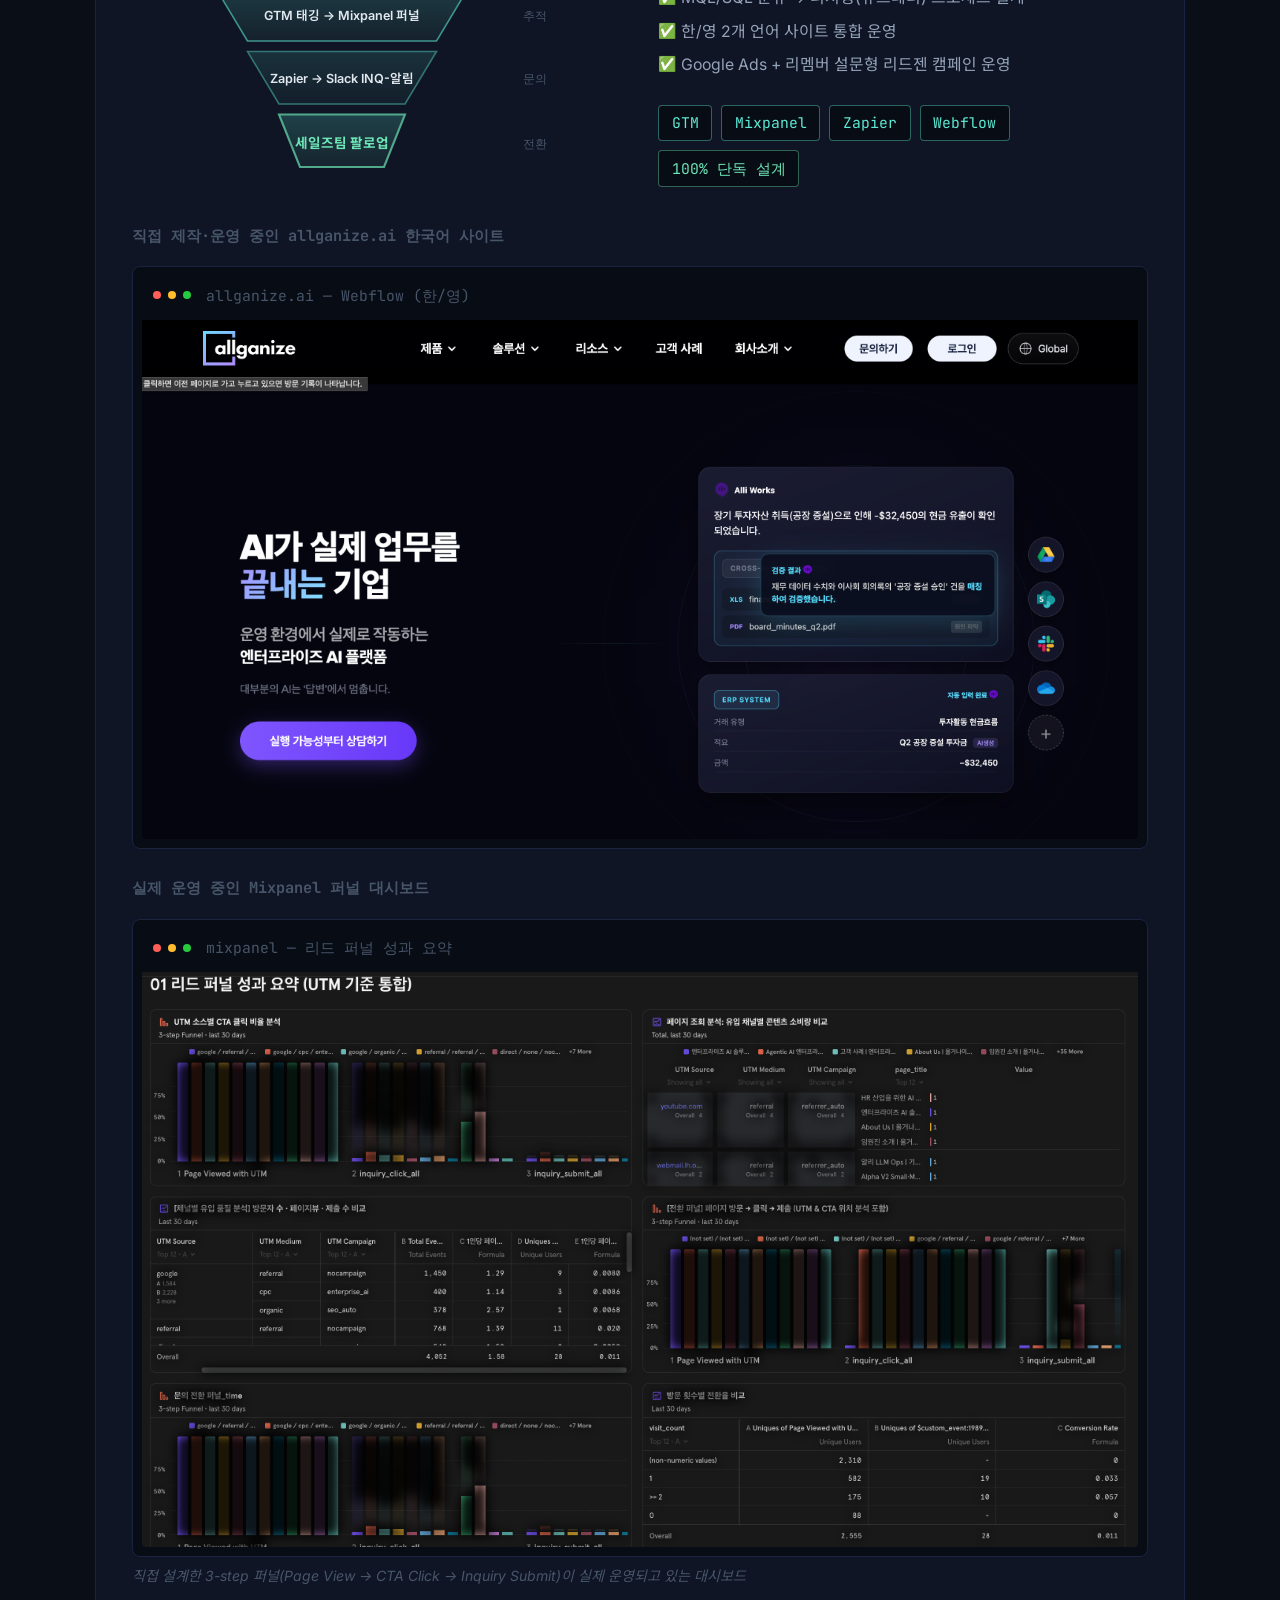
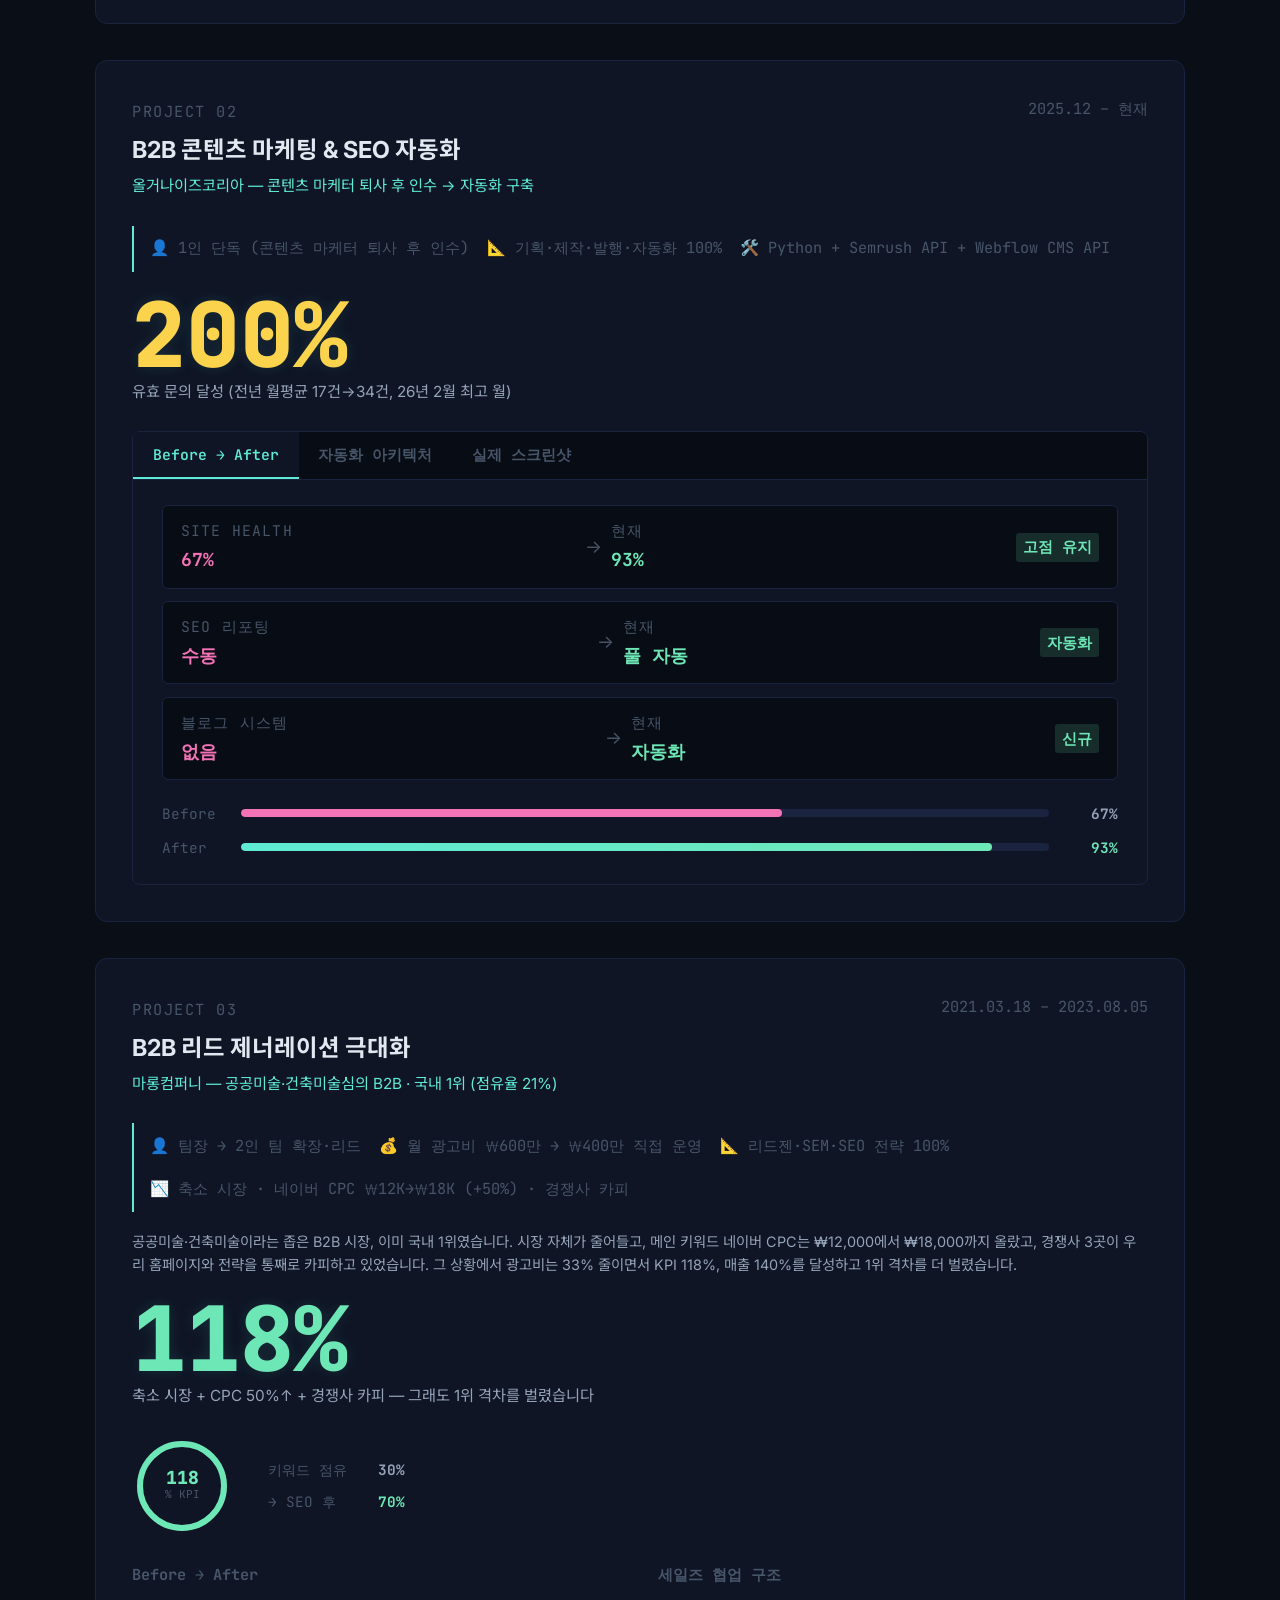
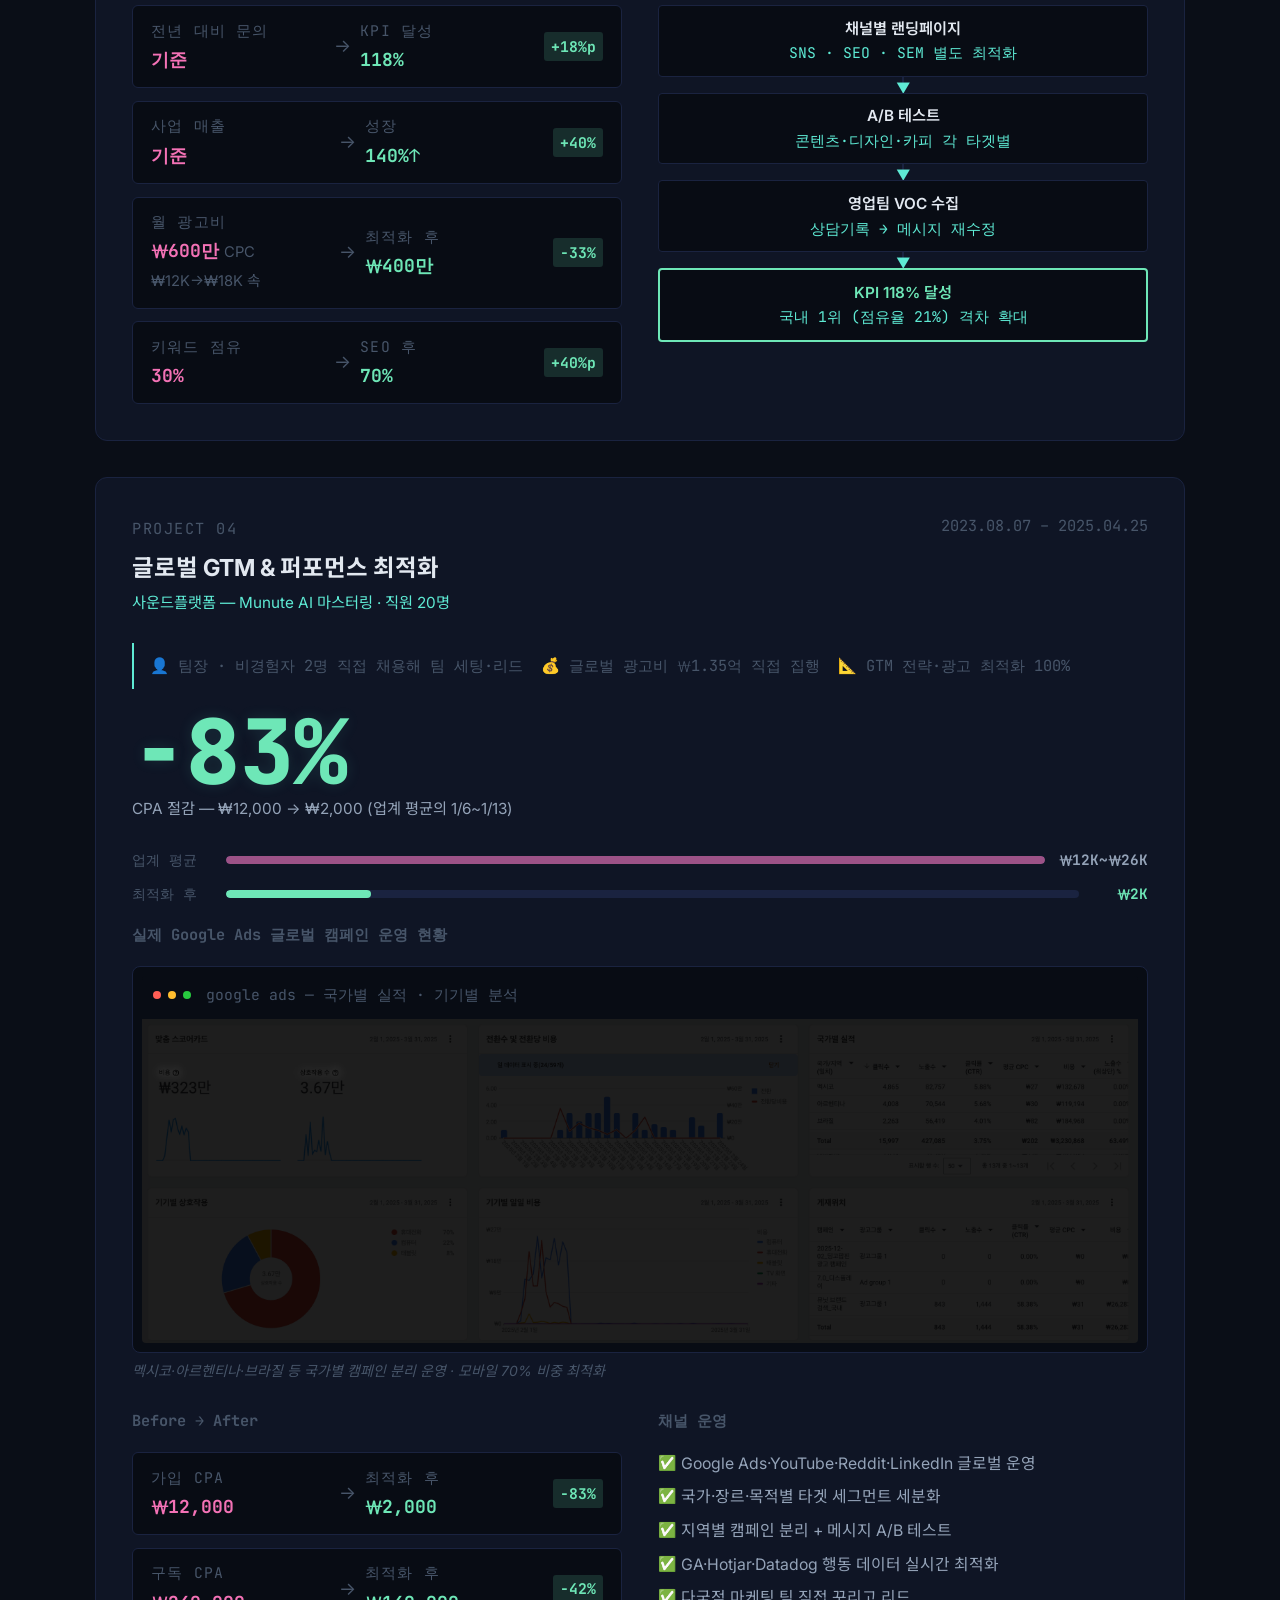
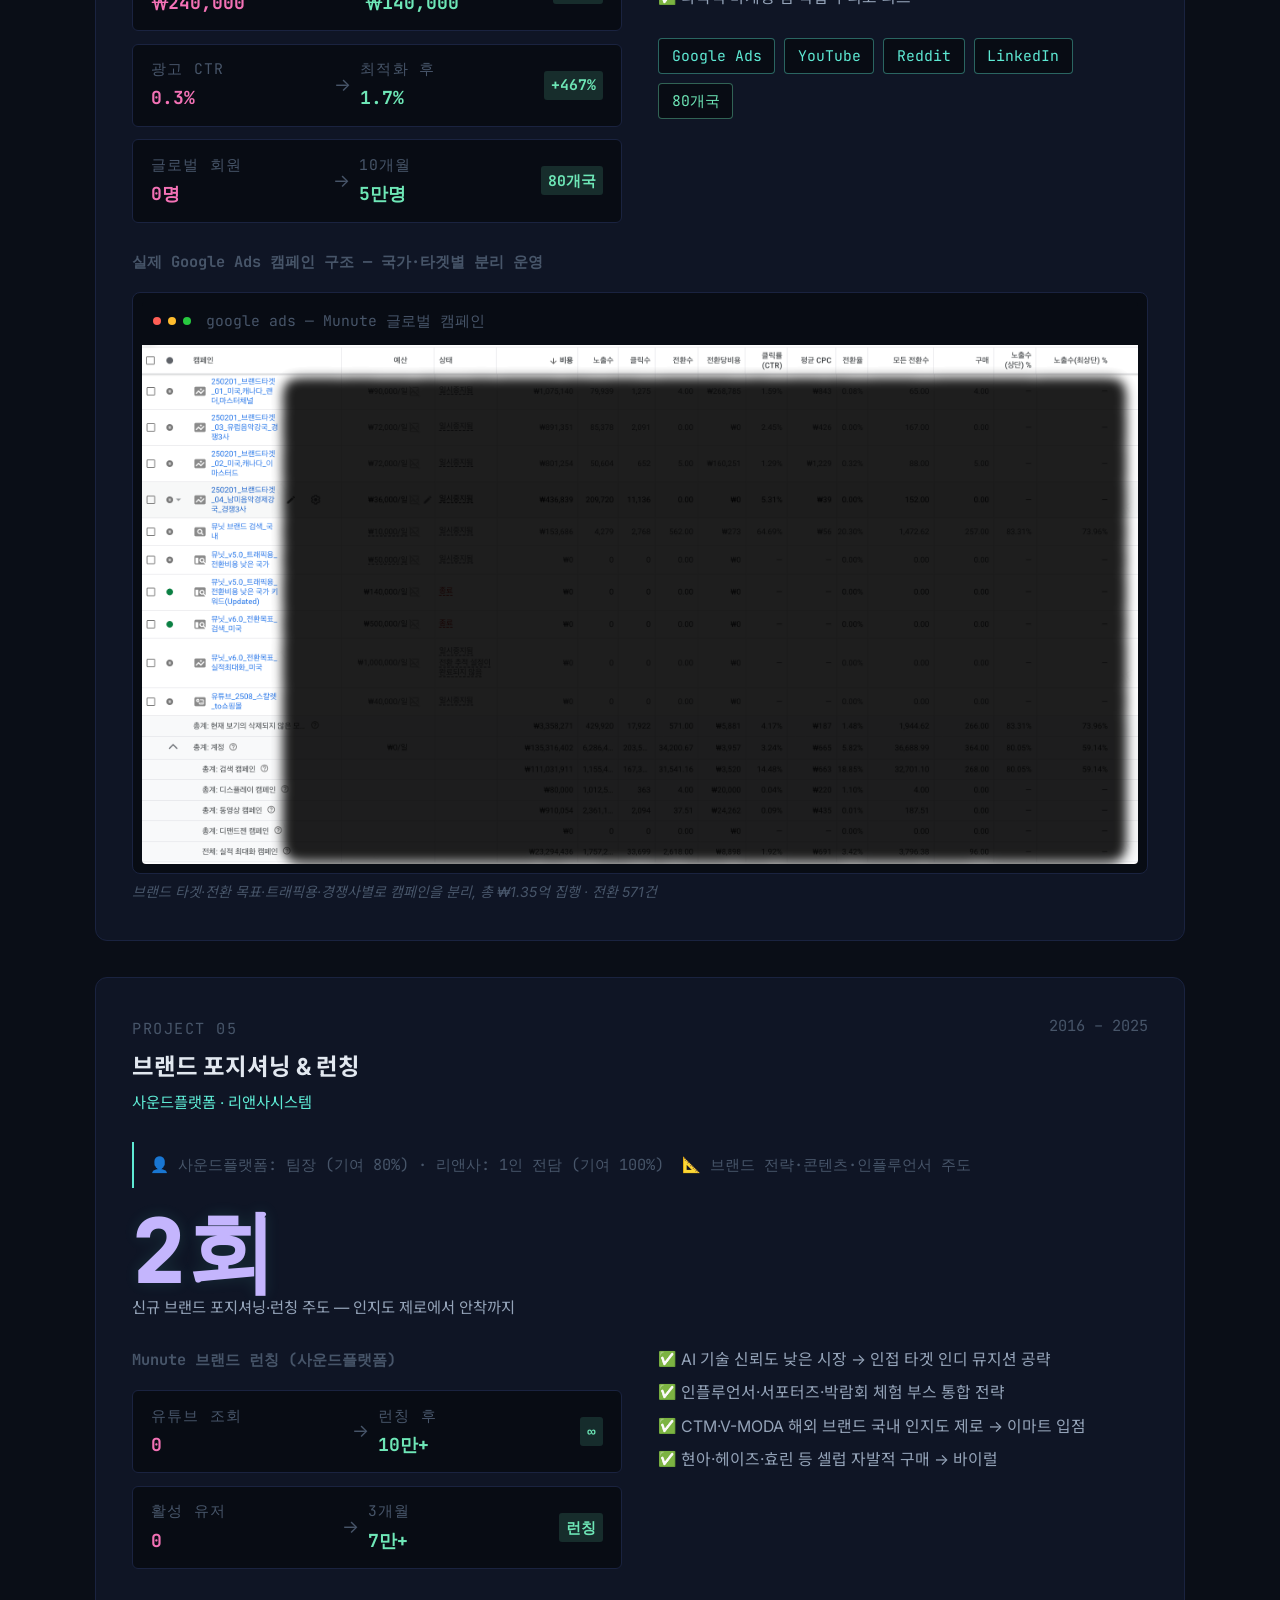
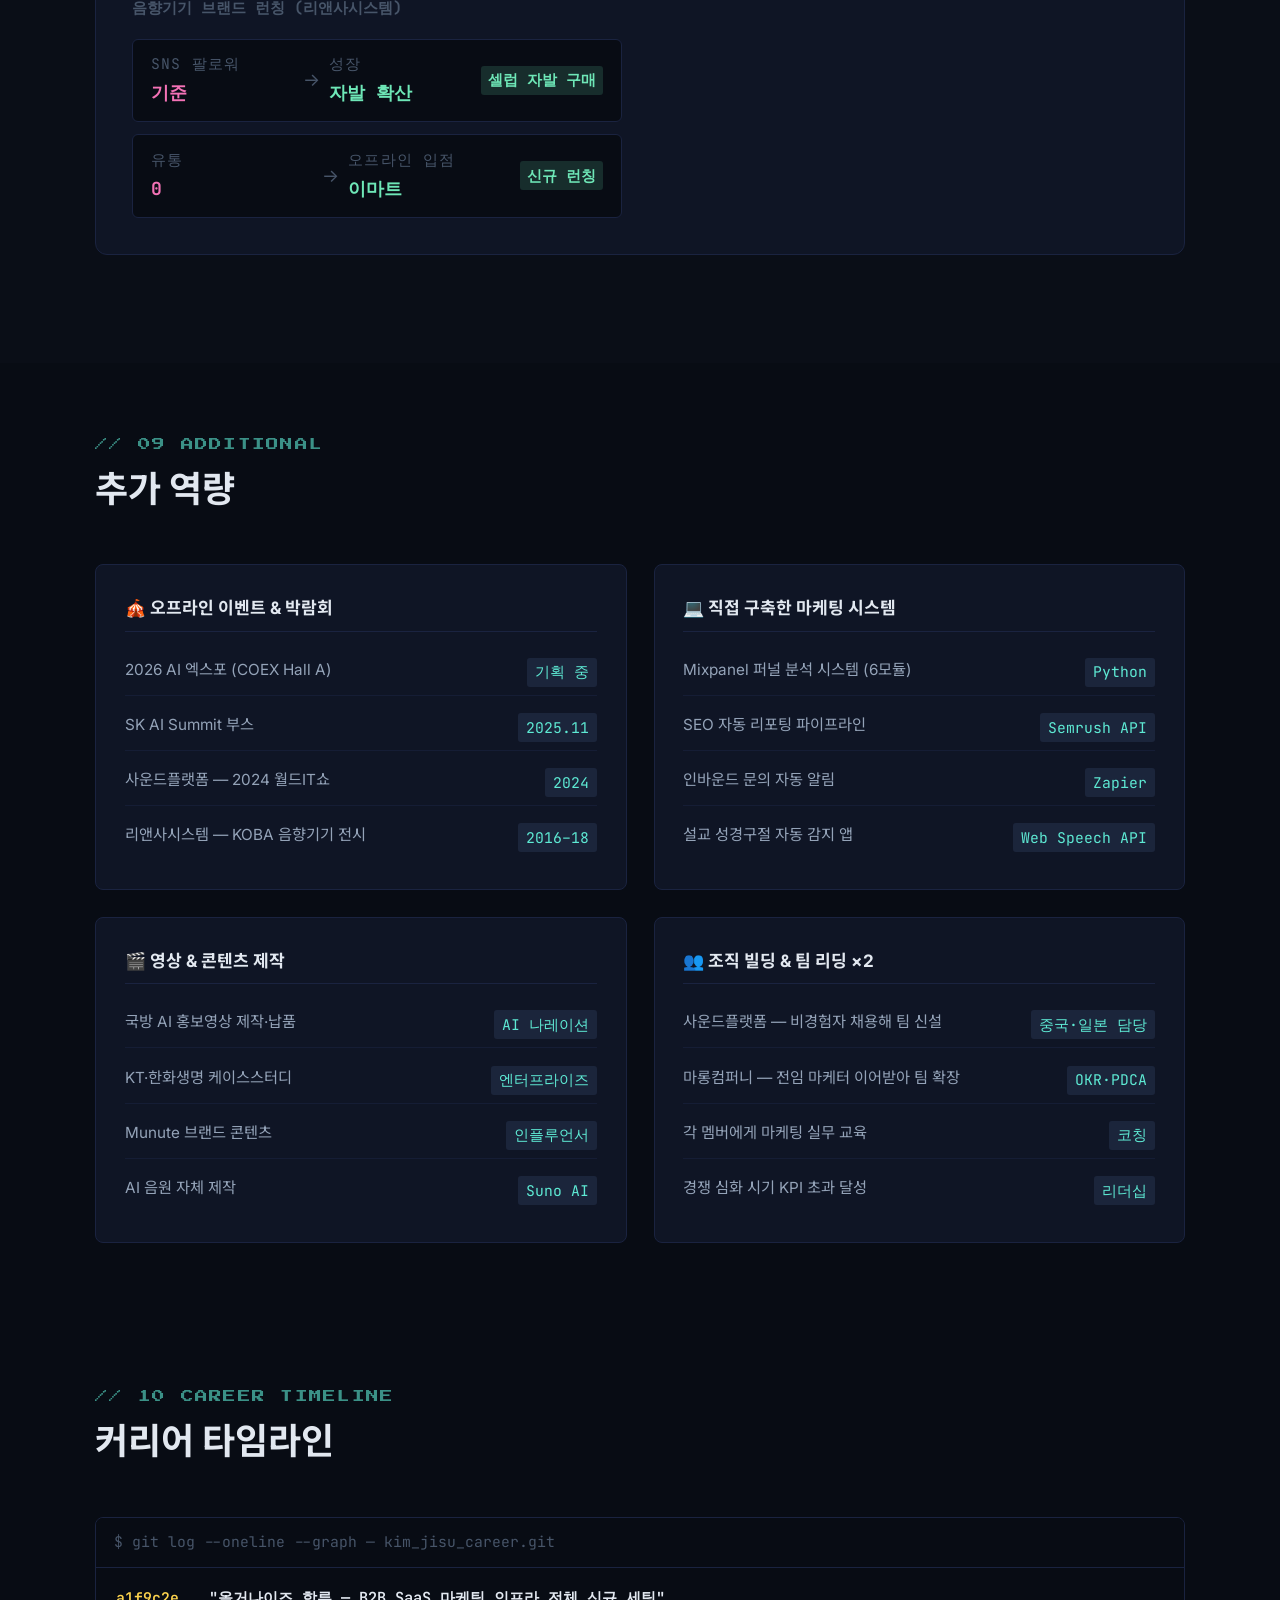
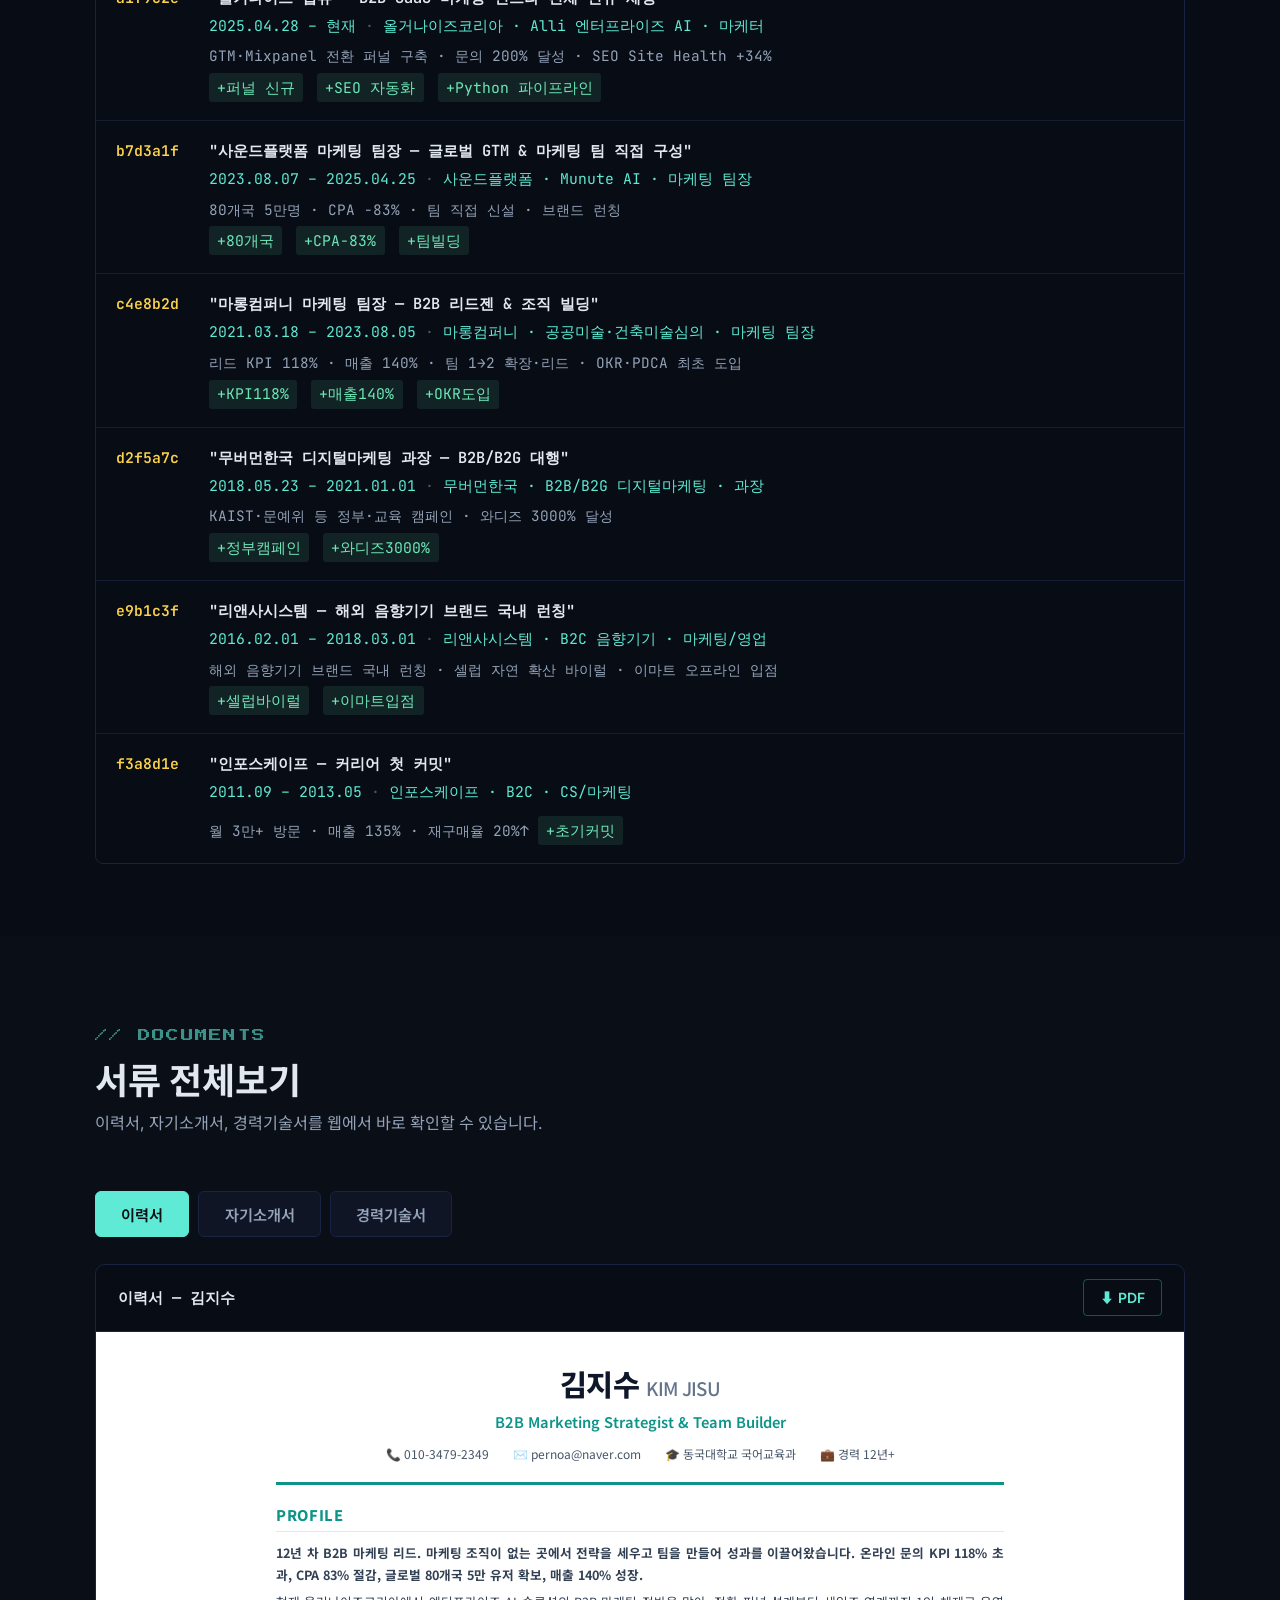
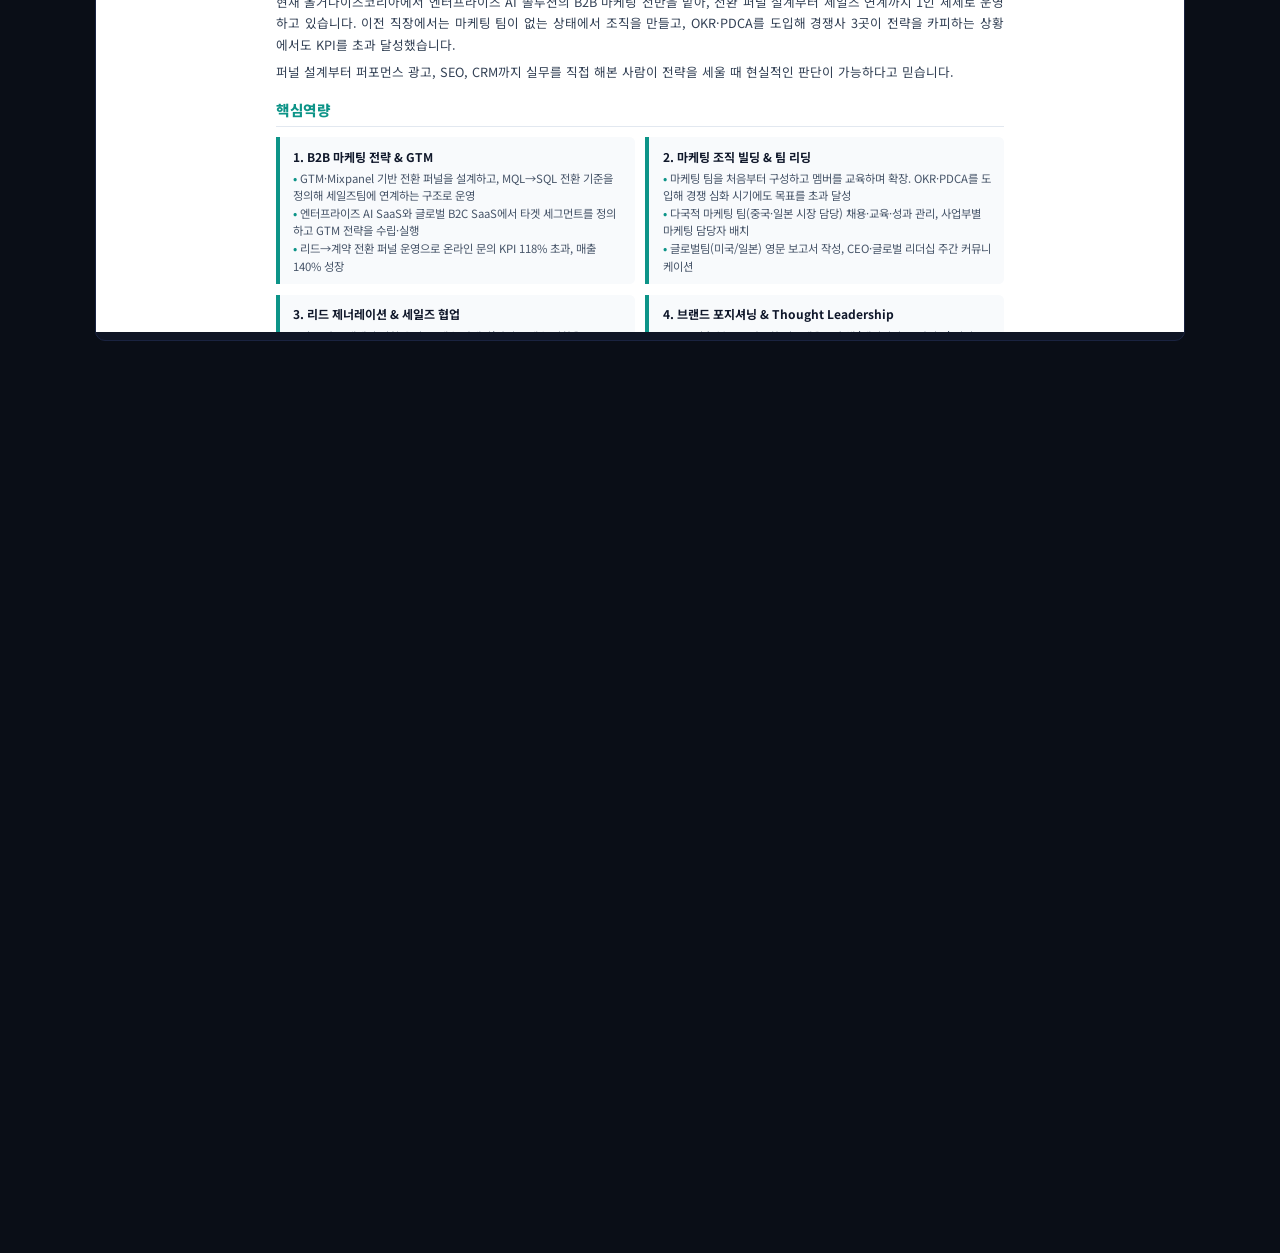
==== commit 4cf4eae8: "포폴 수치 정정: 리앤사 200%·SNS 350% 제거(미검증), Site Health 67%→93%·AI 검색 91% 최신화" ====
--- a/index.html
+++ b/index.html
@@ -159,7 +159,7 @@
         <span class="metric-icon">📝</span>
         <span class="metric-big-num" data-target="34" data-suffix="%↑">0%</span>
         <span class="metric-label">Site Health 향상</span>
-        <span class="metric-sub">67 → 90점 · 올거나이즈</span>
+        <span class="metric-sub">67% → 93% · 올거나이즈</span>
       </div>
 
       <div class="metric-card green scroll-reveal">
@@ -291,7 +291,7 @@
             <div class="panel-company">// 리앤사 · 사운드플랫폼 · 마롱</div>
             <div class="strength-title">상황이 다르면 전략도 다르게 짰습니다</div>
             <div class="strength-desc">
-              <p><strong>리앤사 — 제로 예산, 제품력 승부.</strong> 광고비가 없었기에 '연예인의 연예인' — 프로듀서와 싱어송라이터를 먼저 공략했습니다. 이들이 자발적으로 선택하자 현아·헤이즈·효린까지 자연 확산, 매출 200%가 올랐습니다.</p>
+              <p><strong>리앤사 — 제로 예산, 제품력 승부.</strong> 광고비가 없었기에 '연예인의 연예인' — 프로듀서와 싱어송라이터를 먼저 공략했습니다. 이들이 자발적으로 선택하자 현아·헤이즈·효린까지 자연 확산되며 브랜드가 빠르게 자리 잡았습니다.</p>
               <p><strong>사운드플랫폼 — 데이터 없는 시장, 직접 구축.</strong> 뮤지션 인터뷰로 기초를 쌓고, 레딧·링크드인·유튜브·구글 애즈에 최소 비용 글로벌 테스트. 채널별→국가별→소재별 세분화로 최적 조합을 찾았고, CPA 83% 절감, 80개국 5만 가입까지 이어졌습니다.</p>
               <p><strong>마롱 — 1위 유지가 아닌 격차 확대.</strong> B2B 결정권자가 최소 3곳을 비교한다는 가설 아래, '가성비 좋은 3위'에 노출하며 차별점 광고로 전환을 유도. AI 생성 이미지로 경쟁사 독점 아이템 레퍼런스를 만들어 리드젠 KPI 118%, 매출 140% 성장.</p>
             </div>
@@ -556,14 +556,14 @@
               <!-- Before → After -->
               <div class="strength-panel active">
                 <div class="delta-cards">
-                  <div class="delta-card"><div><span class="delta-label">Site Health</span><span class="delta-before">67점</span></div><span class="delta-arrow">→</span><div><span class="delta-label">3개월 후</span><span class="delta-after">90점</span></div><span class="delta-pct">+34%</span></div>
+                  <div class="delta-card"><div><span class="delta-label">Site Health</span><span class="delta-before">67%</span></div><span class="delta-arrow">→</span><div><span class="delta-label">현재</span><span class="delta-after">93%</span></div><span class="delta-pct">고점 유지</span></div>
                   <div class="delta-card"><div><span class="delta-label">SEO 리포팅</span><span class="delta-before">수동</span></div><span class="delta-arrow">→</span><div><span class="delta-label">현재</span><span class="delta-after">풀 자동</span></div><span class="delta-pct">자동화</span></div>
                   <div class="delta-card"><div><span class="delta-label">블로그 시스템</span><span class="delta-before">없음</span></div><span class="delta-arrow">→</span><div><span class="delta-label">현재</span><span class="delta-after">자동화</span></div><span class="delta-pct">신규</span></div>
                 </div>
                 <div style="margin-top:1.2rem;">
                   <div class="bar-chart-h">
-                    <div class="bar-chart-row"><span class="bar-label">Before</span><div class="bar-track"><div class="bar-fill bar-fill-anim" data-width="67" style="background:var(--accent-red);"></div></div><span class="bar-value">67점</span></div>
-                    <div class="bar-chart-row"><span class="bar-label">After</span><div class="bar-track"><div class="bar-fill bar-fill-anim" data-width="90" style="background:linear-gradient(90deg, var(--accent-teal), var(--accent-green));"></div></div><span class="bar-value" style="color:var(--accent-green);">90점</span></div>
+                    <div class="bar-chart-row"><span class="bar-label">Before</span><div class="bar-track"><div class="bar-fill bar-fill-anim" data-width="67" style="background:var(--accent-red);"></div></div><span class="bar-value">67%</span></div>
+                    <div class="bar-chart-row"><span class="bar-label">After</span><div class="bar-track"><div class="bar-fill bar-fill-anim" data-width="93" style="background:linear-gradient(90deg, var(--accent-teal), var(--accent-green));"></div></div><span class="bar-value" style="color:var(--accent-green);">93%</span></div>
                   </div>
                 </div>
               </div>
@@ -594,7 +594,7 @@
                   <div class="frame-header"><span class="dot dot-red"></span><span class="dot dot-yellow"></span><span class="dot dot-green"></span><span class="frame-label">semrush — allganize.ai Site Audit</span></div>
                   <img src="assets/screenshots/semrush-site-health.png" alt="Semrush Site Health 90%" loading="lazy" class="frame-img"/>
                 </div>
-                <p class="frame-caption">67점에서 시작해 현재 90점 달성 · AI Search Health 88% · Top 10% 웹사이트 수준(92%) 근접</p>
+                <p class="frame-caption">67%에서 시작해 현재 92~93% 달성 · AI 검색 가시성 91% · 미국 사이트도 90%대 진입</p>
               </div>
             </div>
           </div>
@@ -948,21 +948,21 @@
                     <span class="delta-arrow">→</span>
                     <div>
                       <span class="delta-label">성장</span>
-                      <span class="delta-after">+350%</span>
+                      <span class="delta-after">자발 확산</span>
                     </div>
                     <span class="delta-pct">셀럽 자발 구매</span>
                   </div>
                   <div class="delta-card">
                     <div>
-                      <span class="delta-label">매출</span>
-                      <span class="delta-before">기준</span>
+                      <span class="delta-label">유통</span>
+                      <span class="delta-before">0</span>
                     </div>
                     <span class="delta-arrow">→</span>
                     <div>
-                      <span class="delta-label">성장</span>
-                      <span class="delta-after">+200%</span>
+                      <span class="delta-label">오프라인 입점</span>
+                      <span class="delta-after">이마트</span>
                     </div>
-                    <span class="delta-pct">이마트 입점</span>
+                    <span class="delta-pct">신규 런칭</span>
                   </div>
                 </div>
               </div>
@@ -1135,7 +1135,7 @@
             <span class="git-company">리앤사시스템 · B2C 음향기기 · 마케팅/영업</span>
           </div>
           <div class="git-body">
-            셀럽 마케팅·이마트 입점 · SNS 350%↑ · 매출 200%↑
+            해외 음향기기 브랜드 국내 런칭 · 셀럽 자연 확산 바이럴 · 이마트 오프라인 입점
             <br/>
             <span class="git-stat">+셀럽바이럴</span>
             <span class="git-stat">+이마트입점</span>
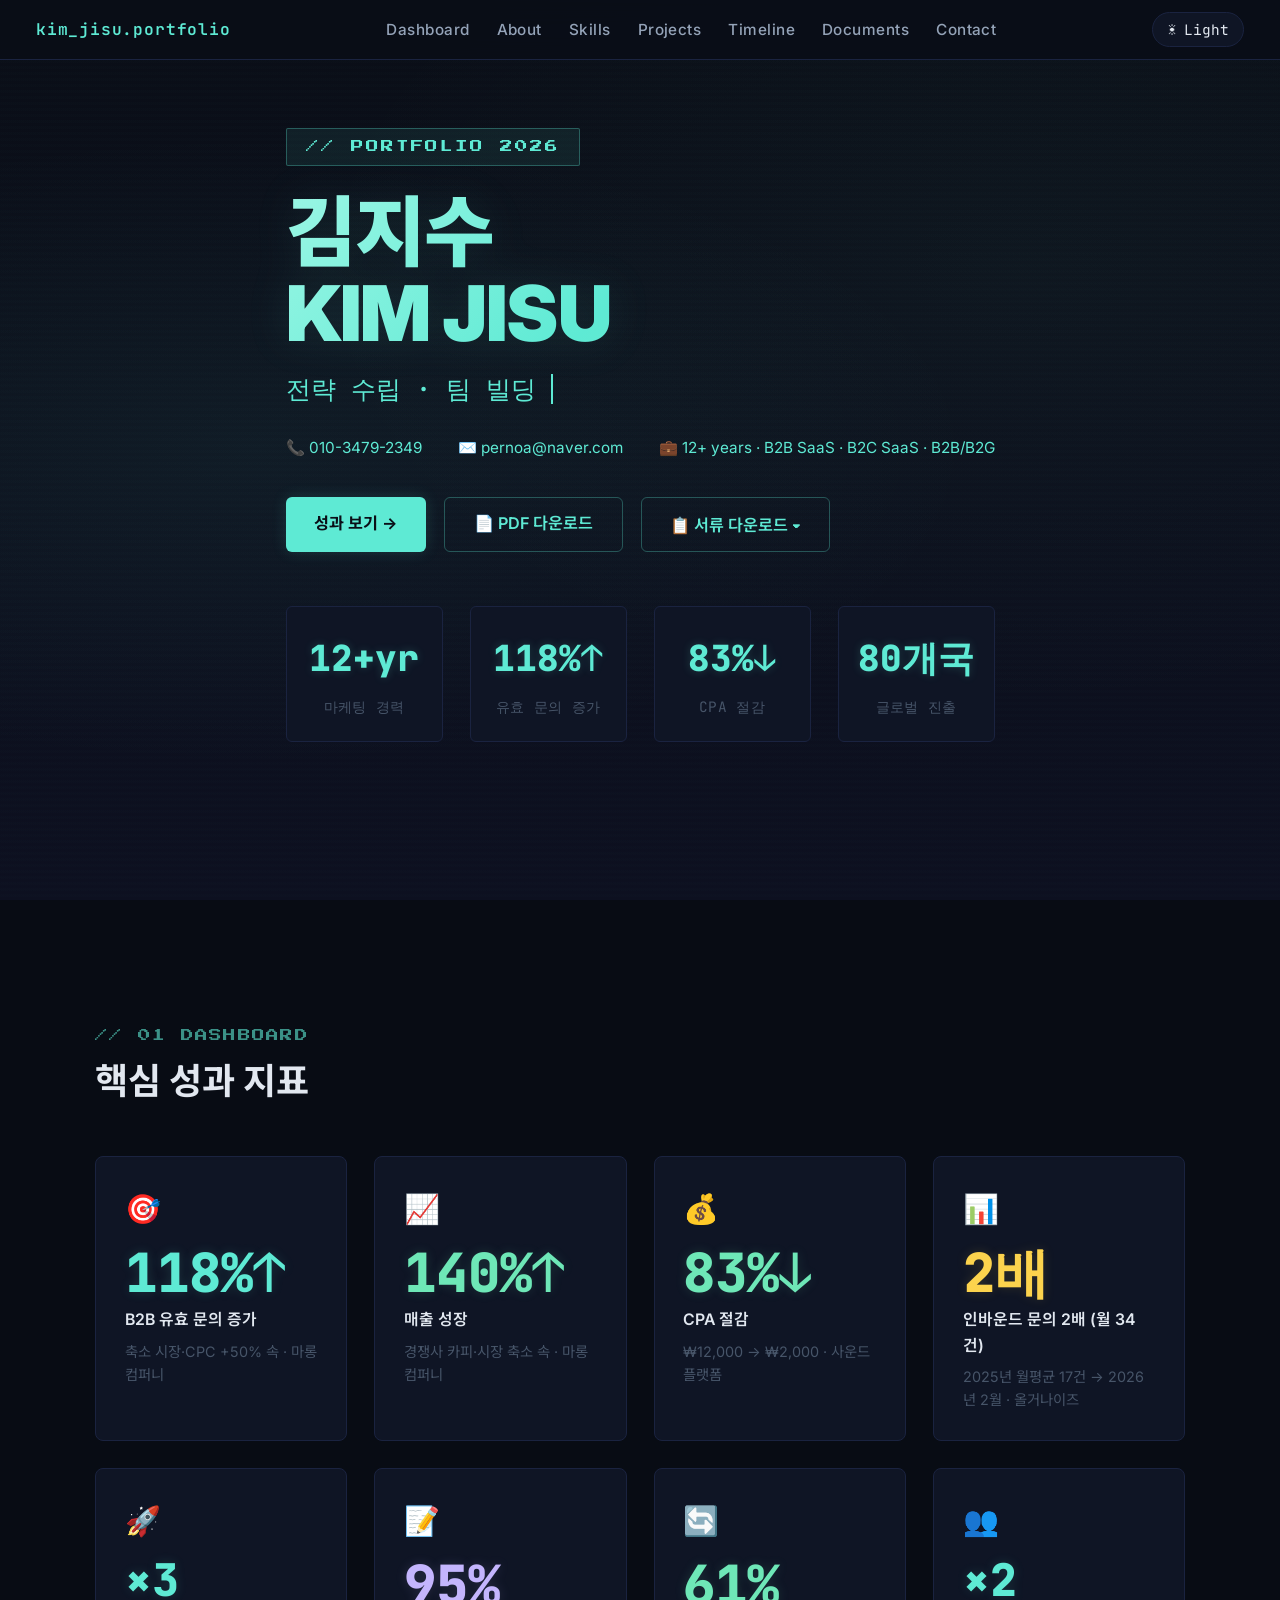
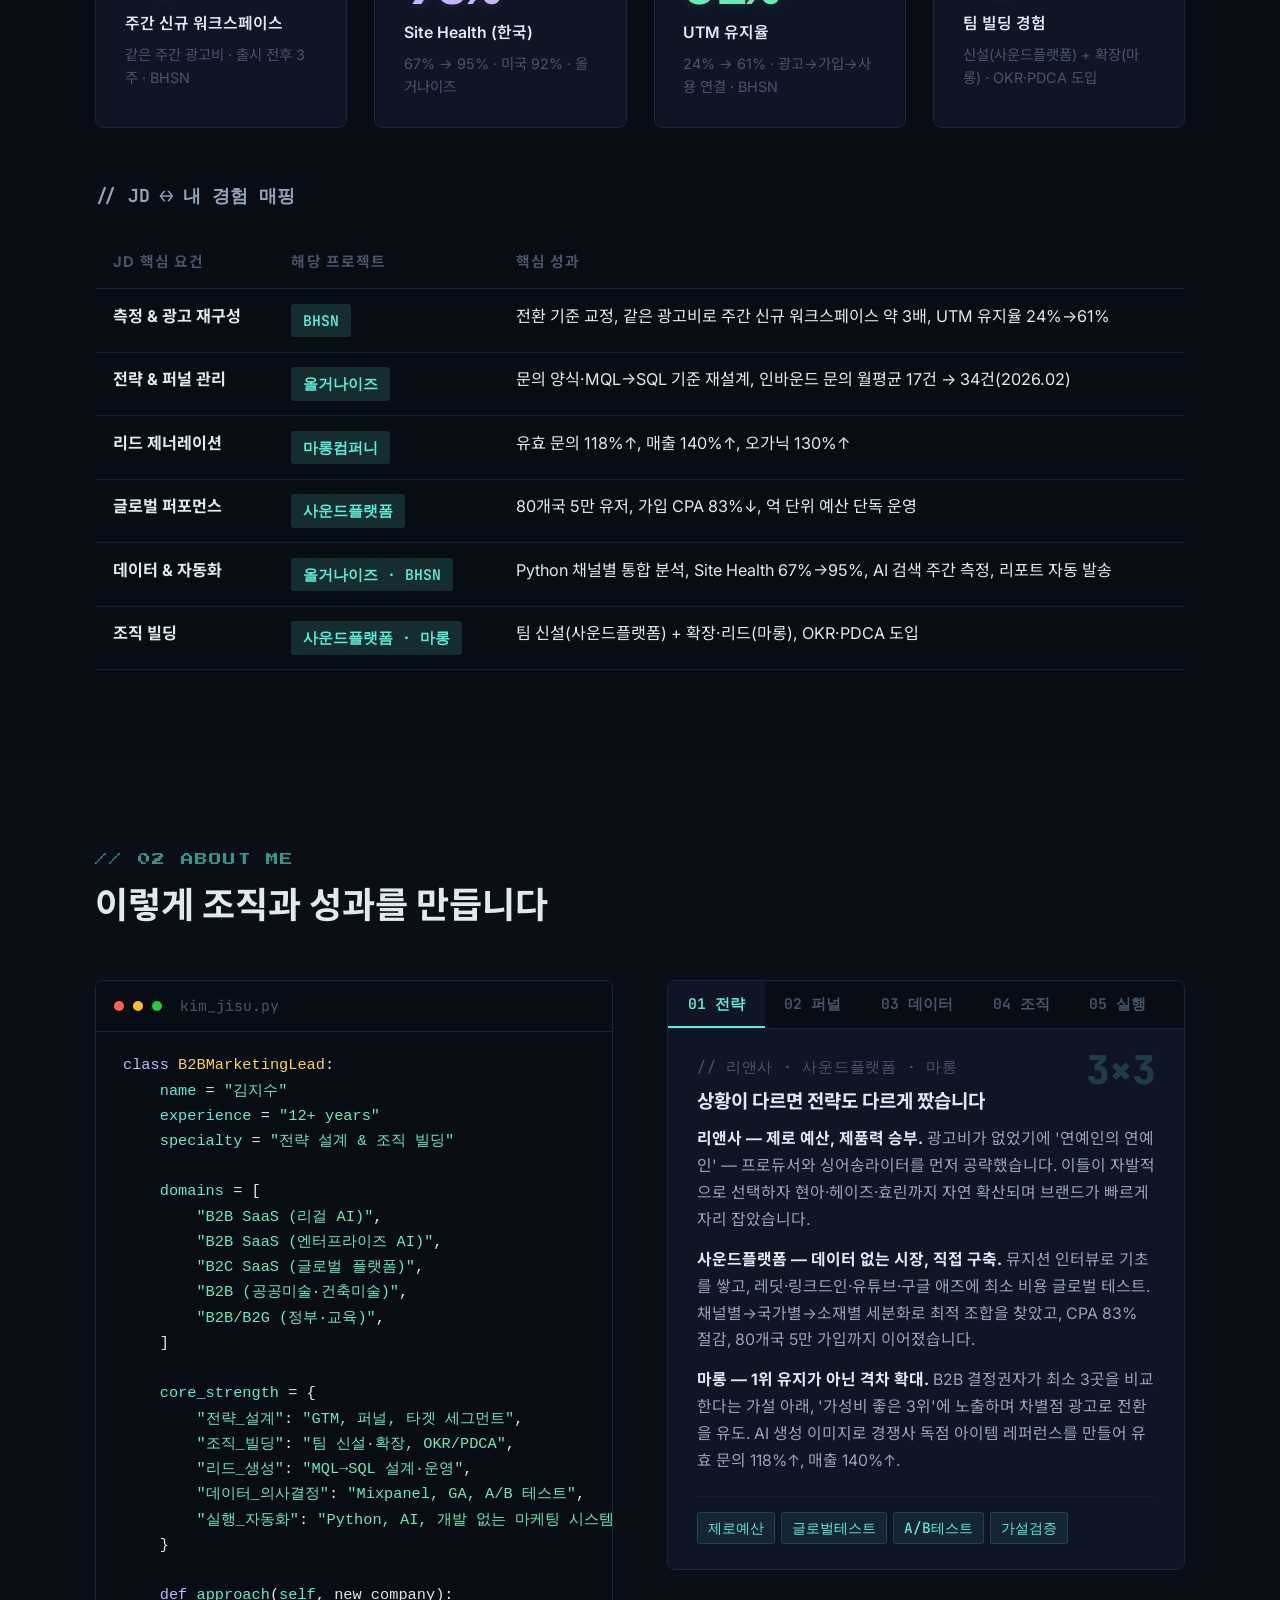
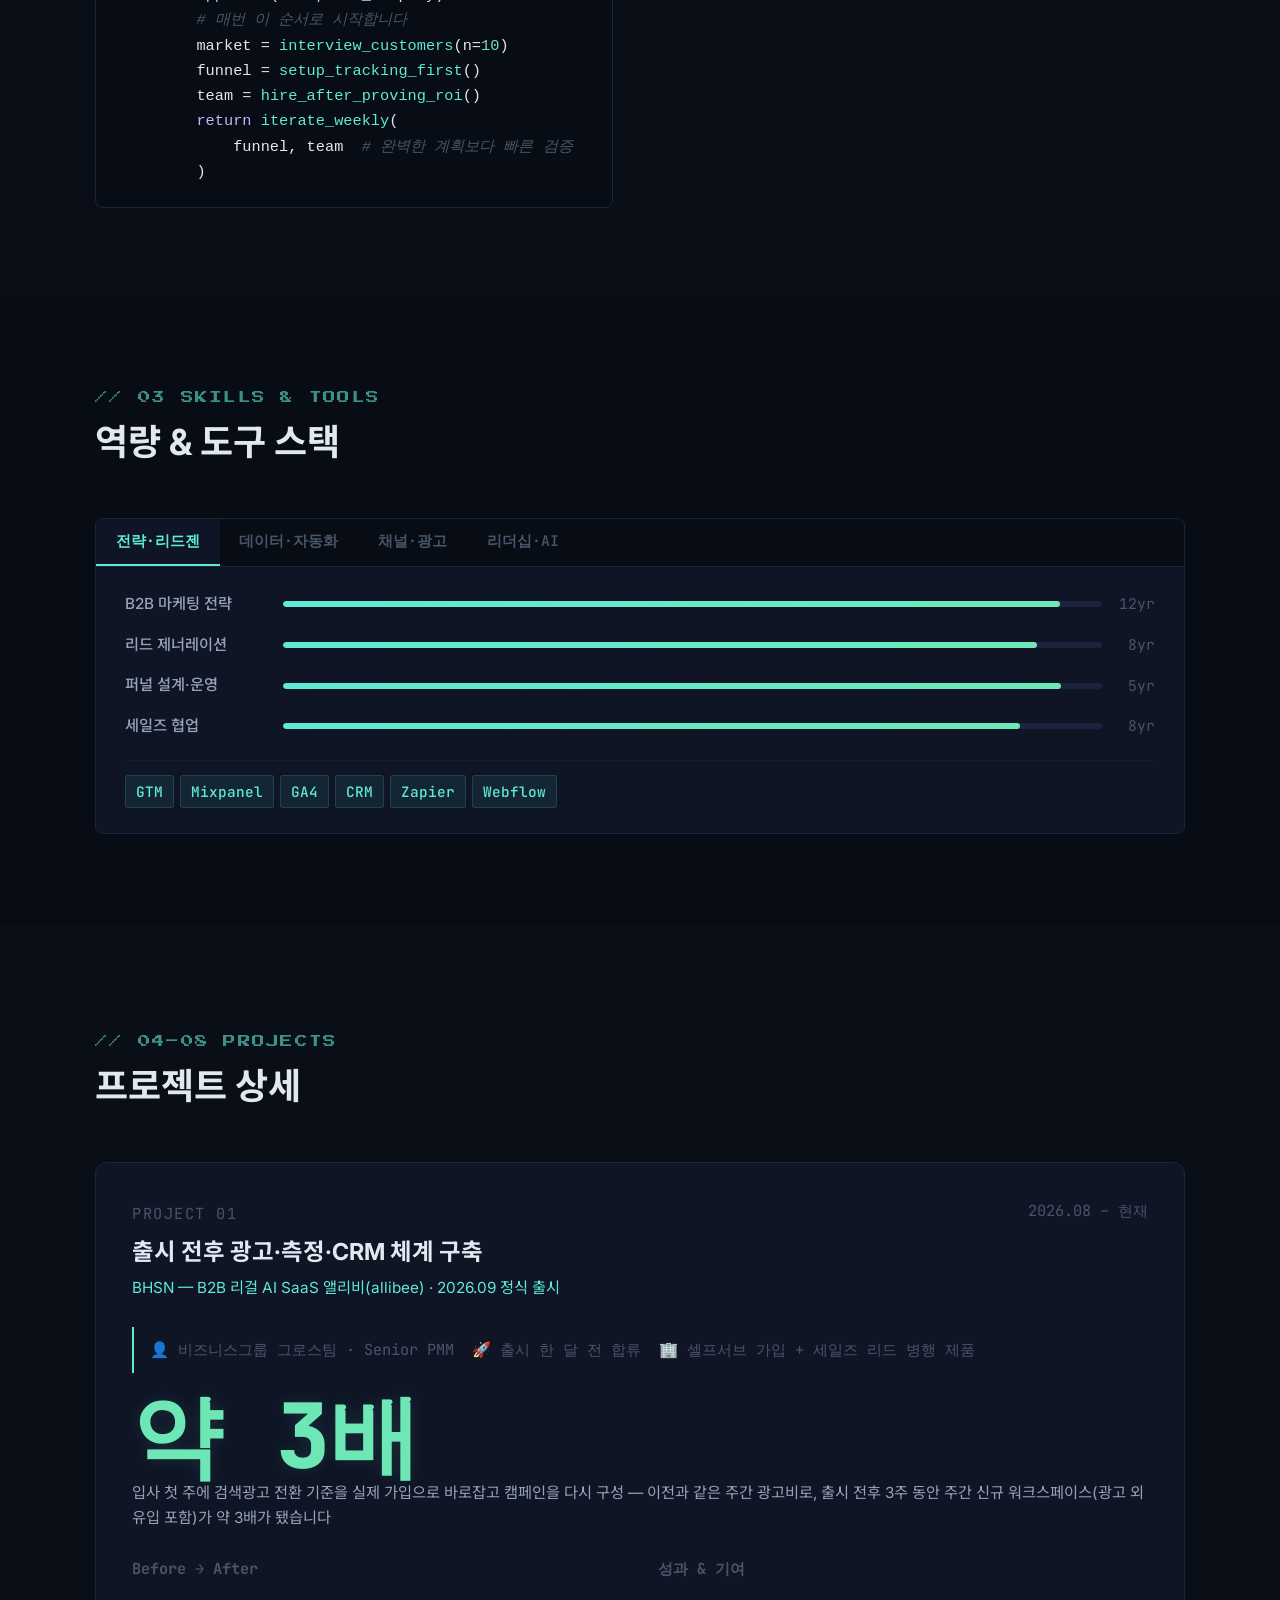
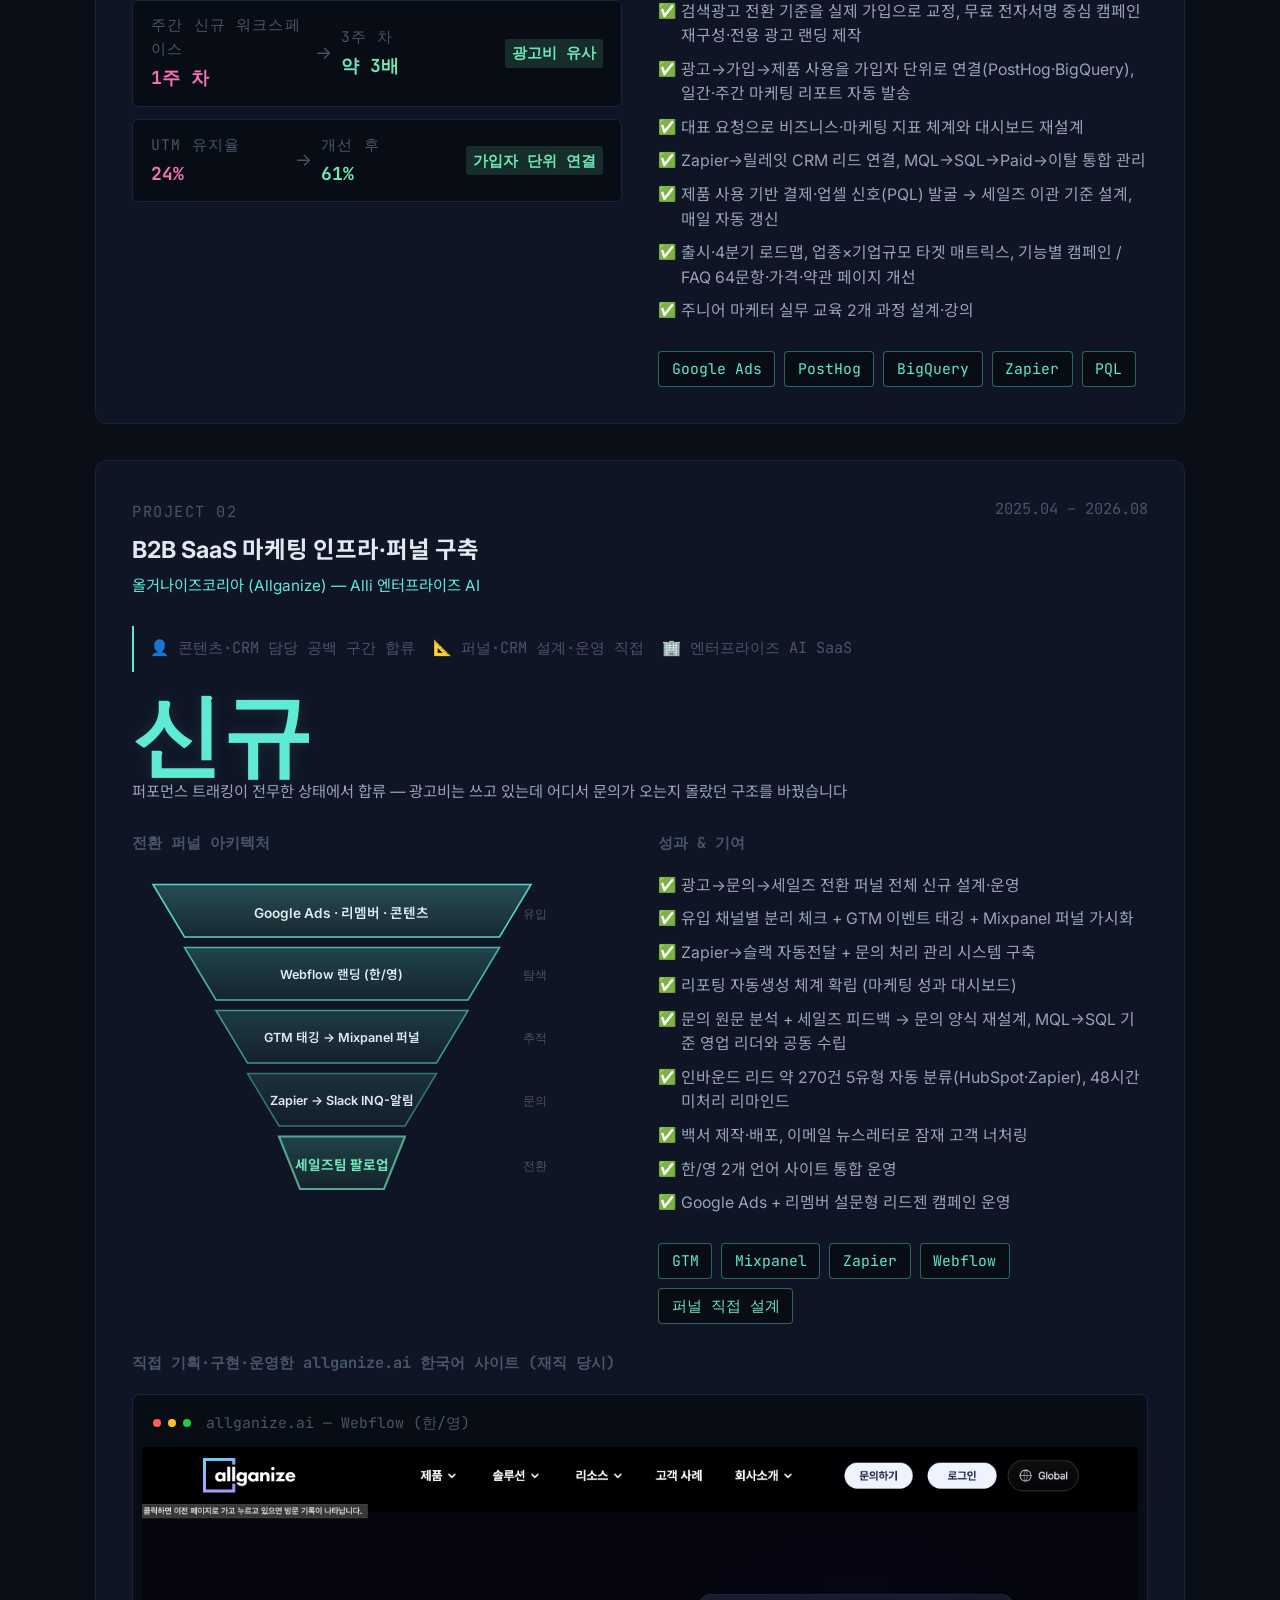
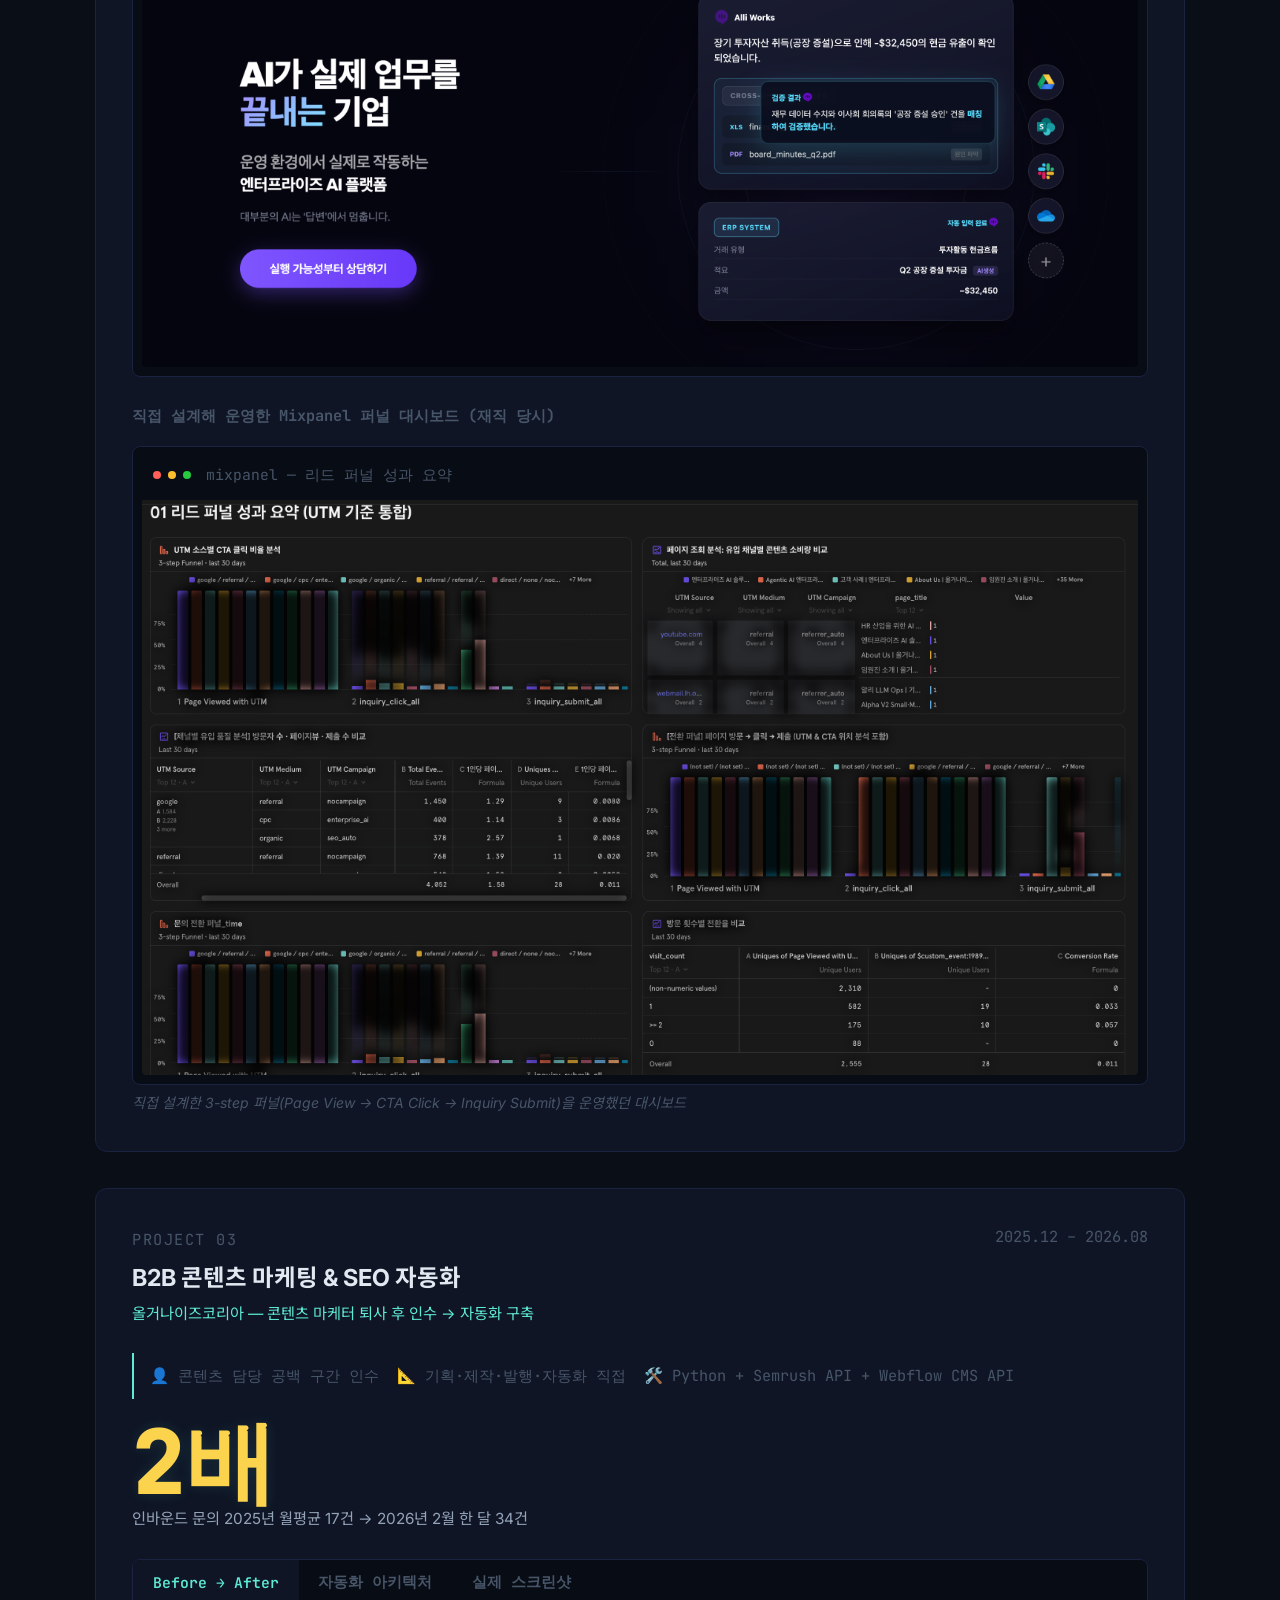
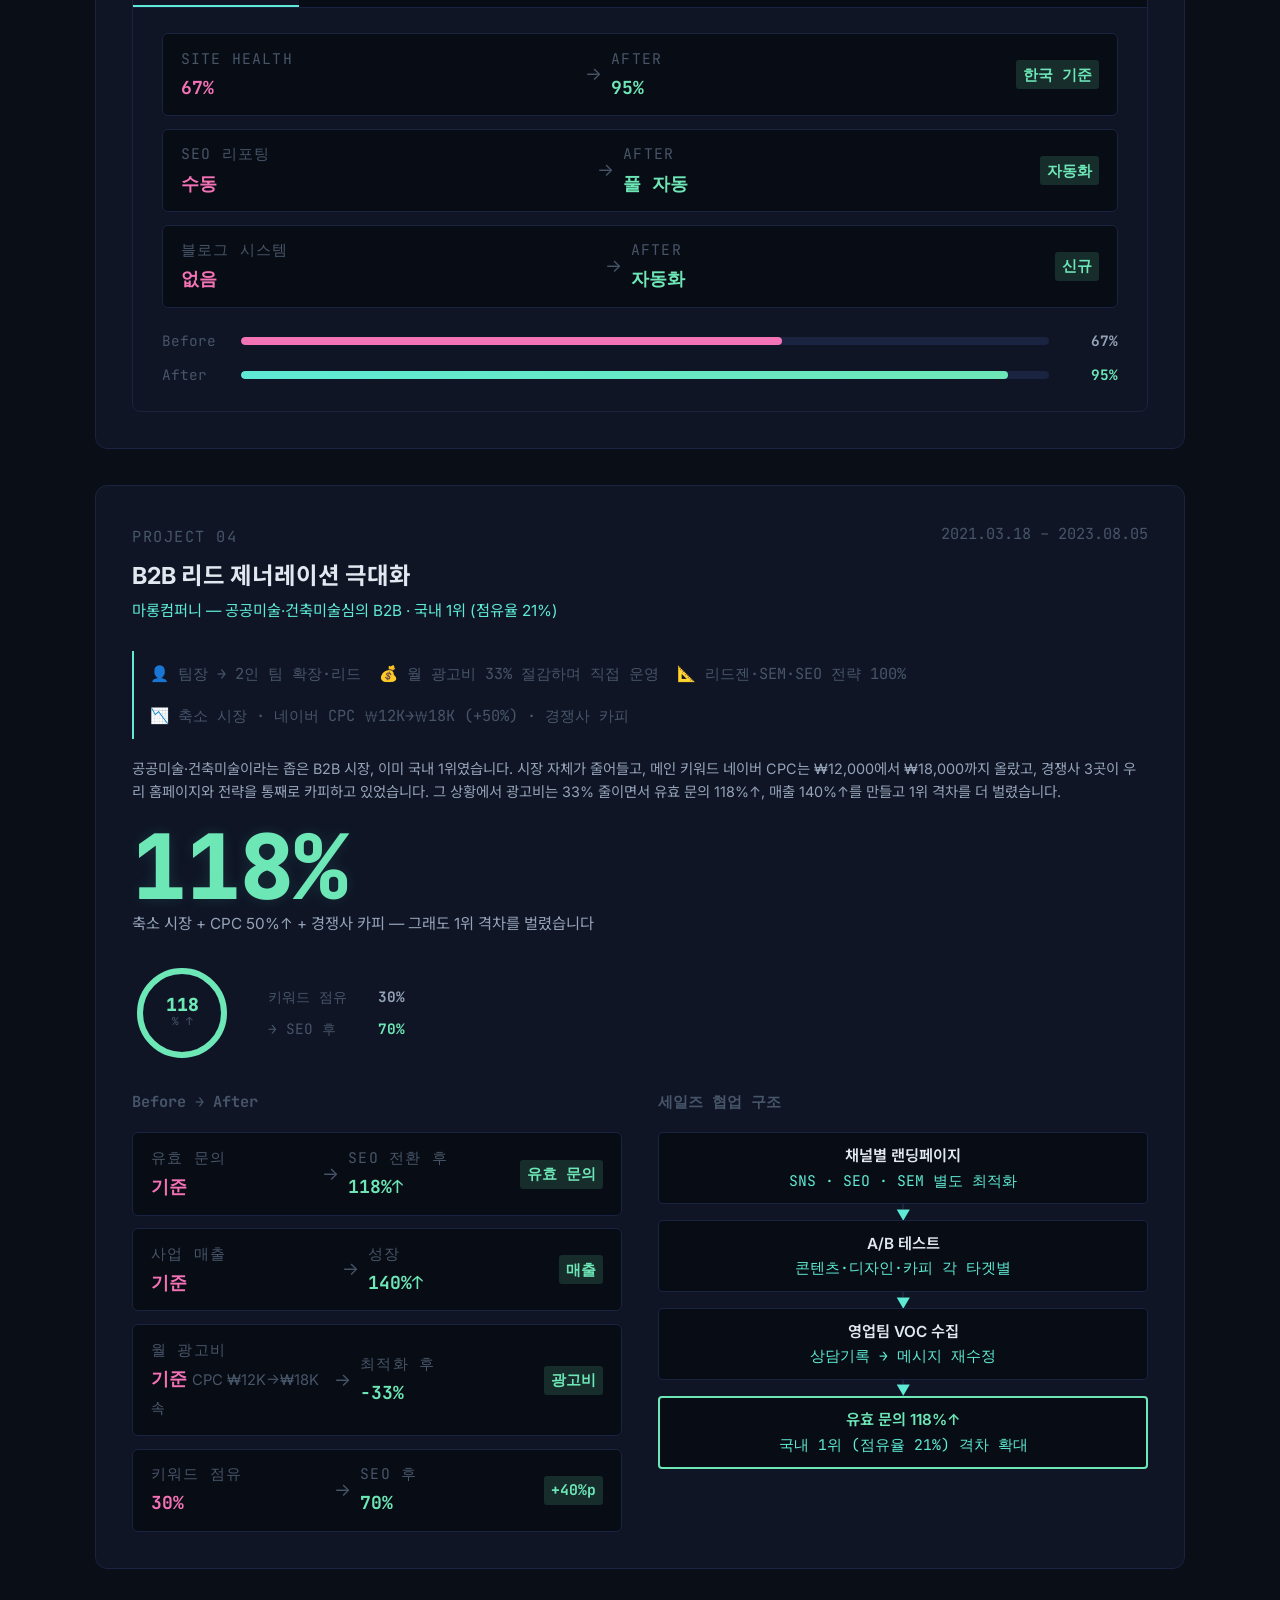
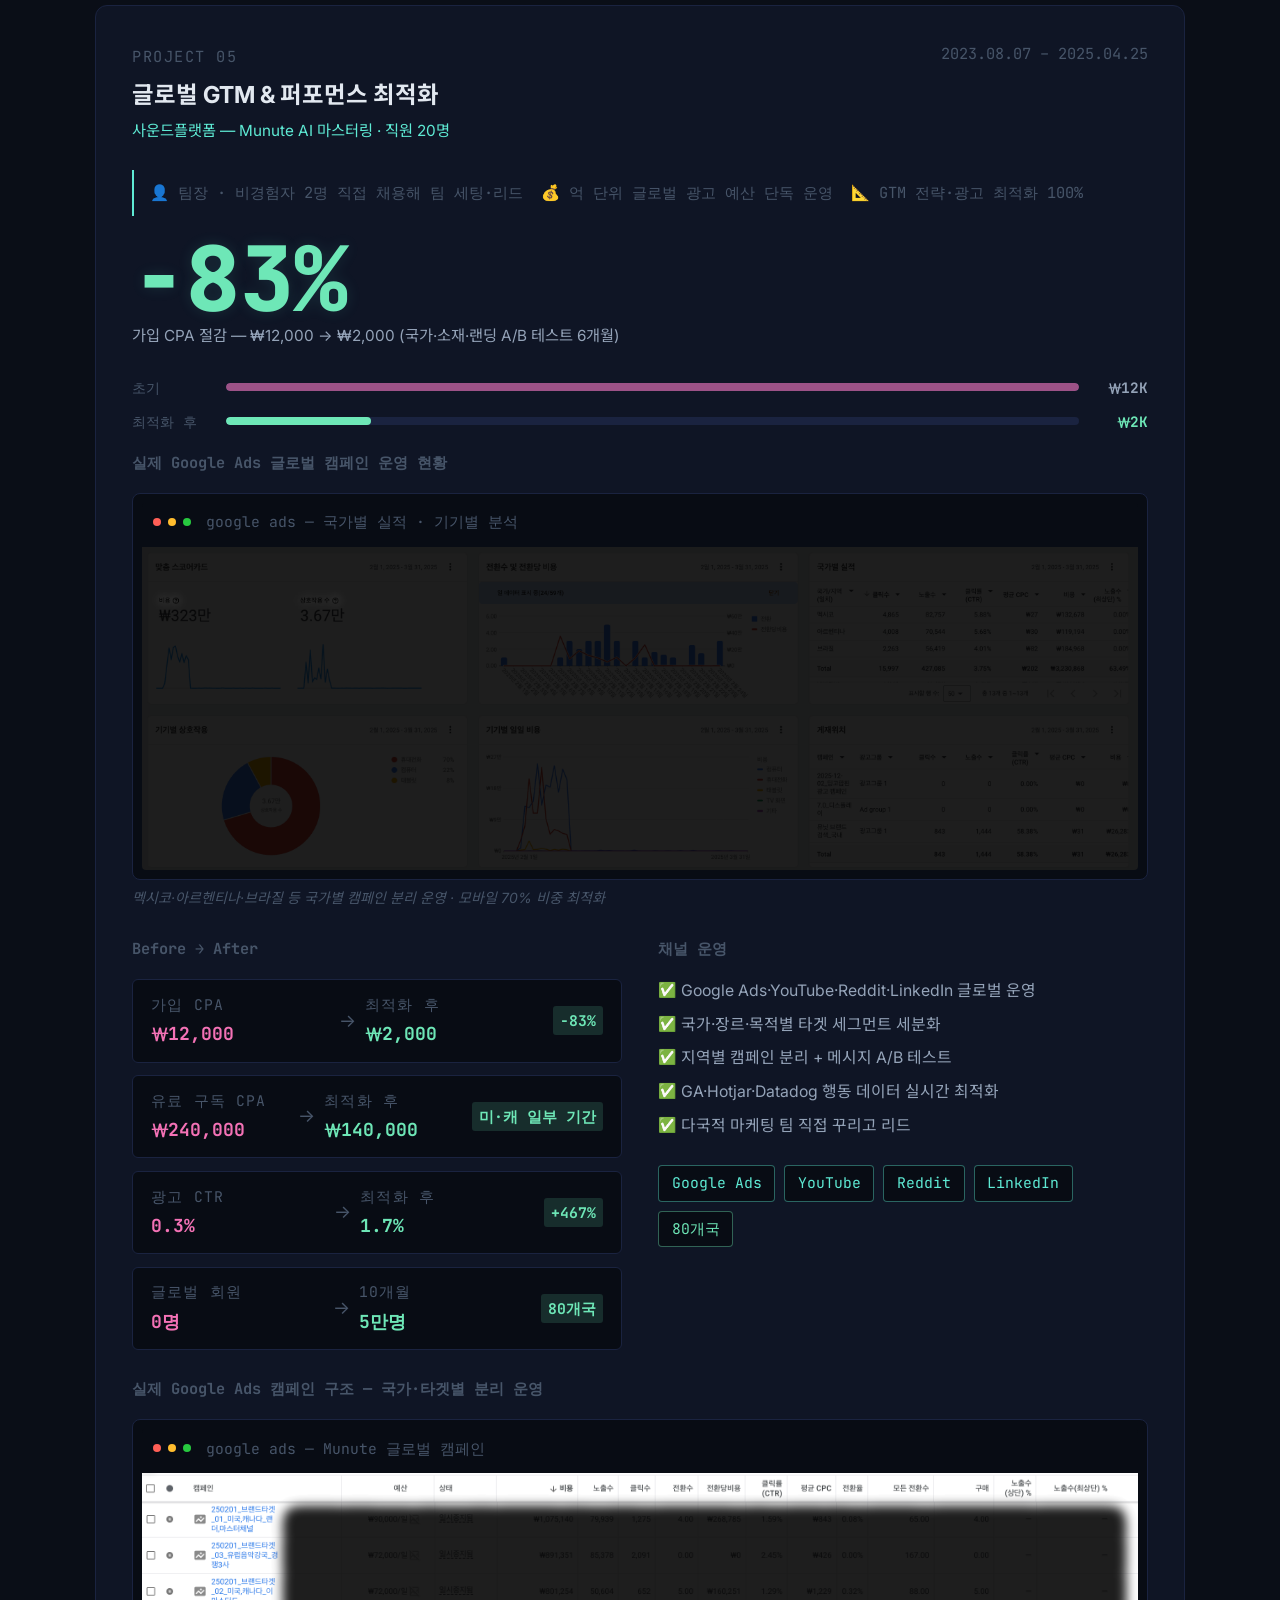
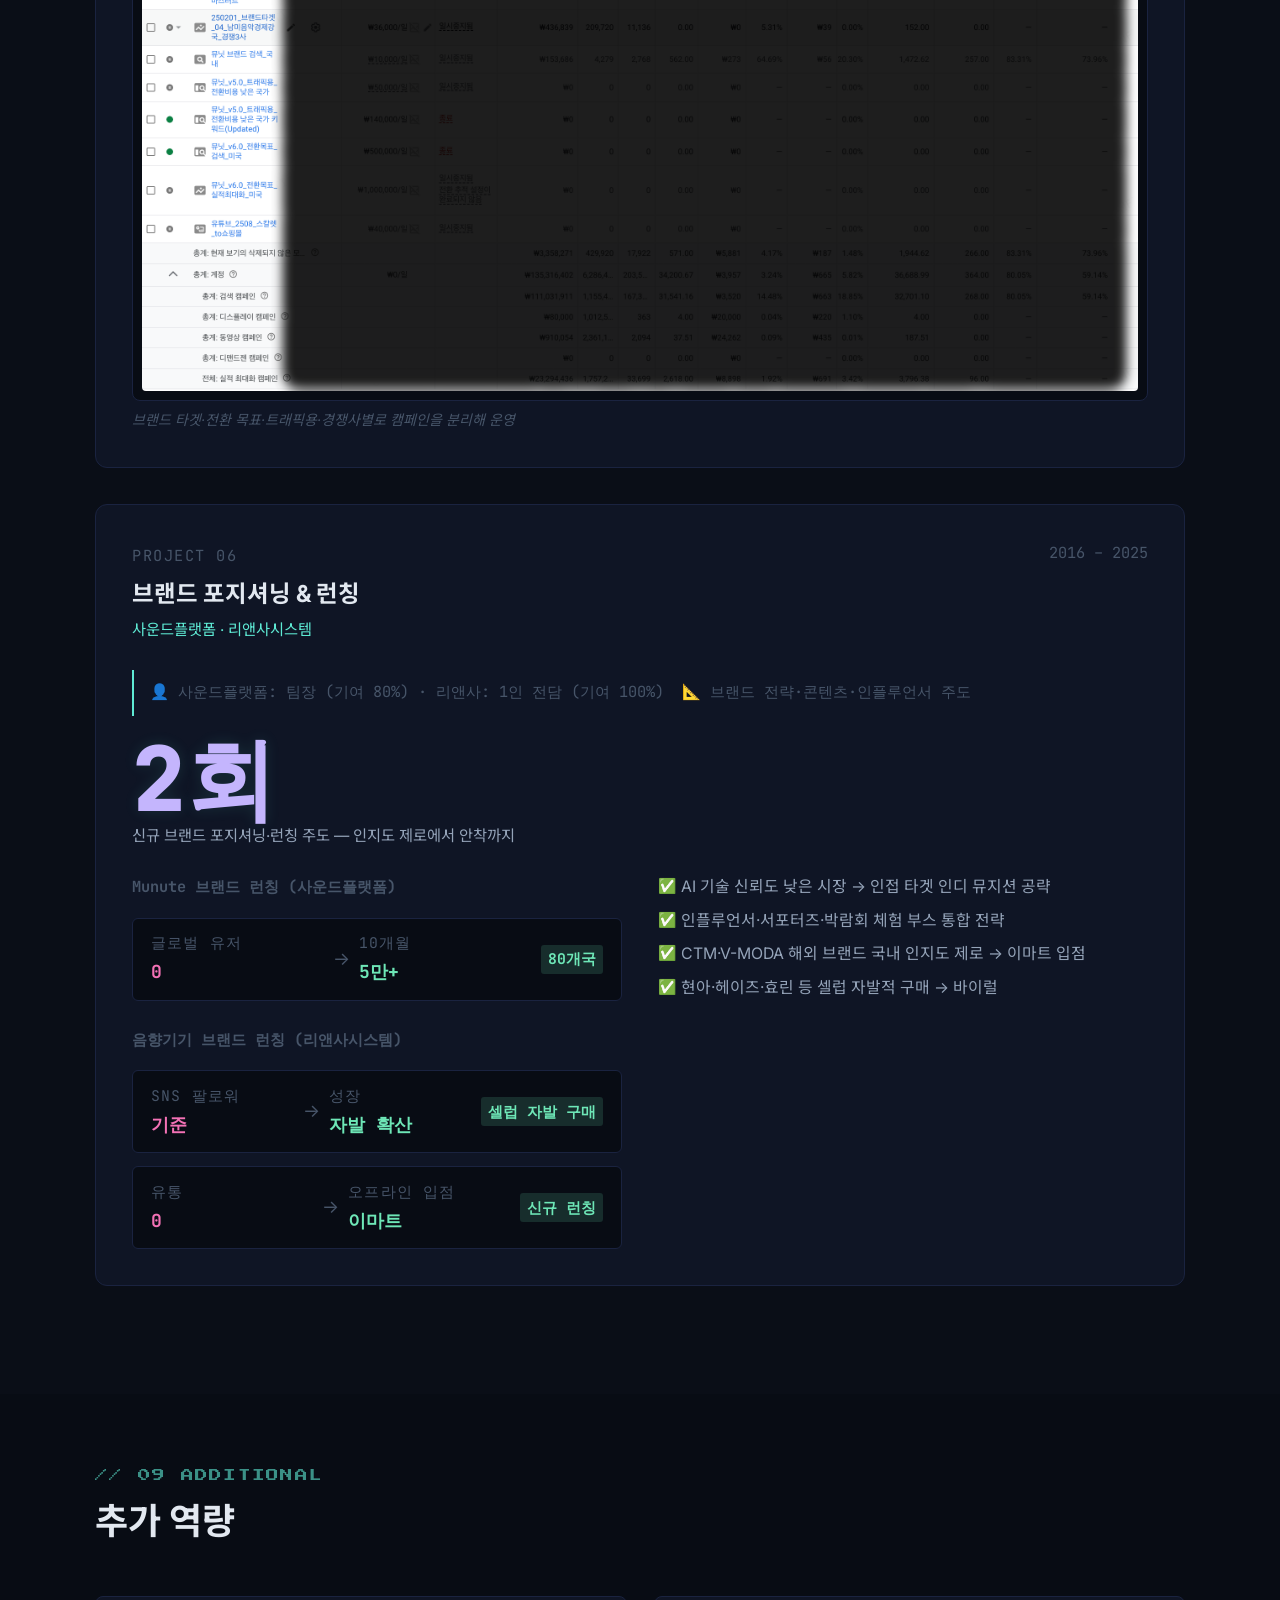
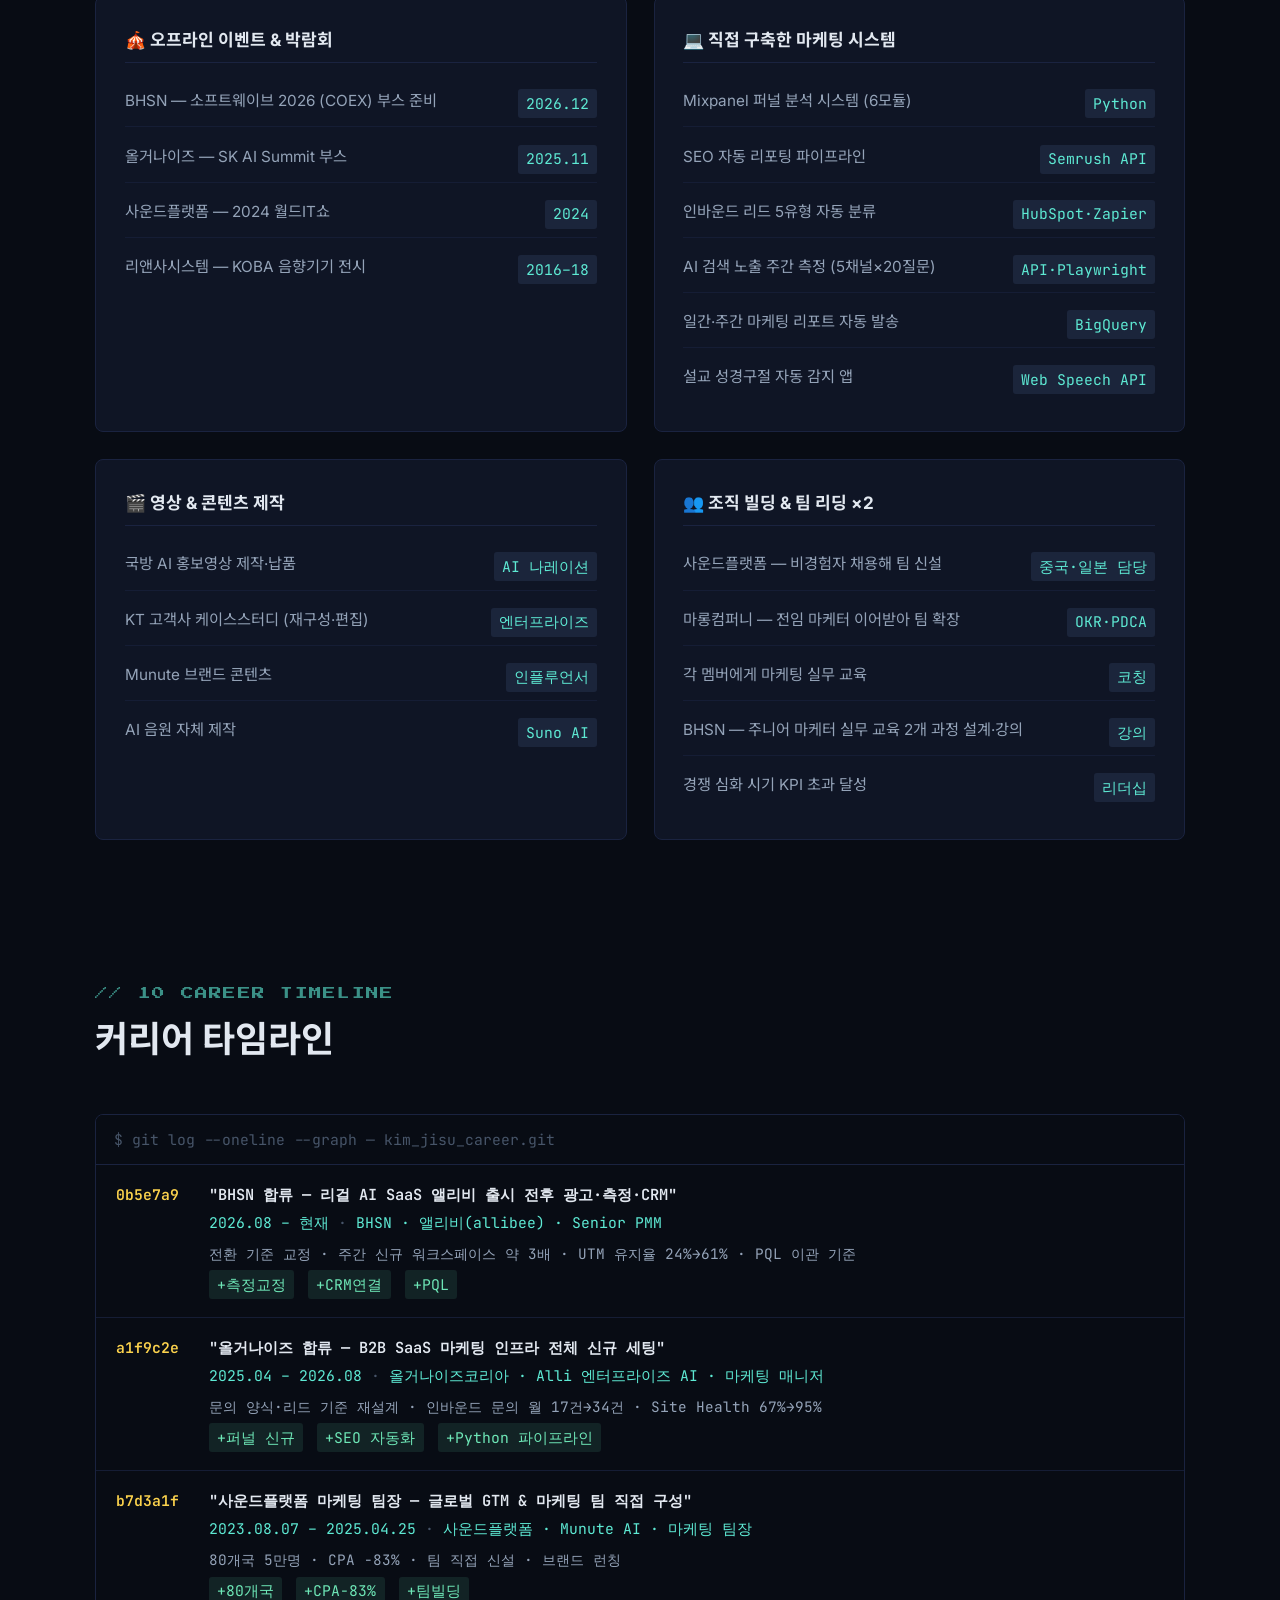
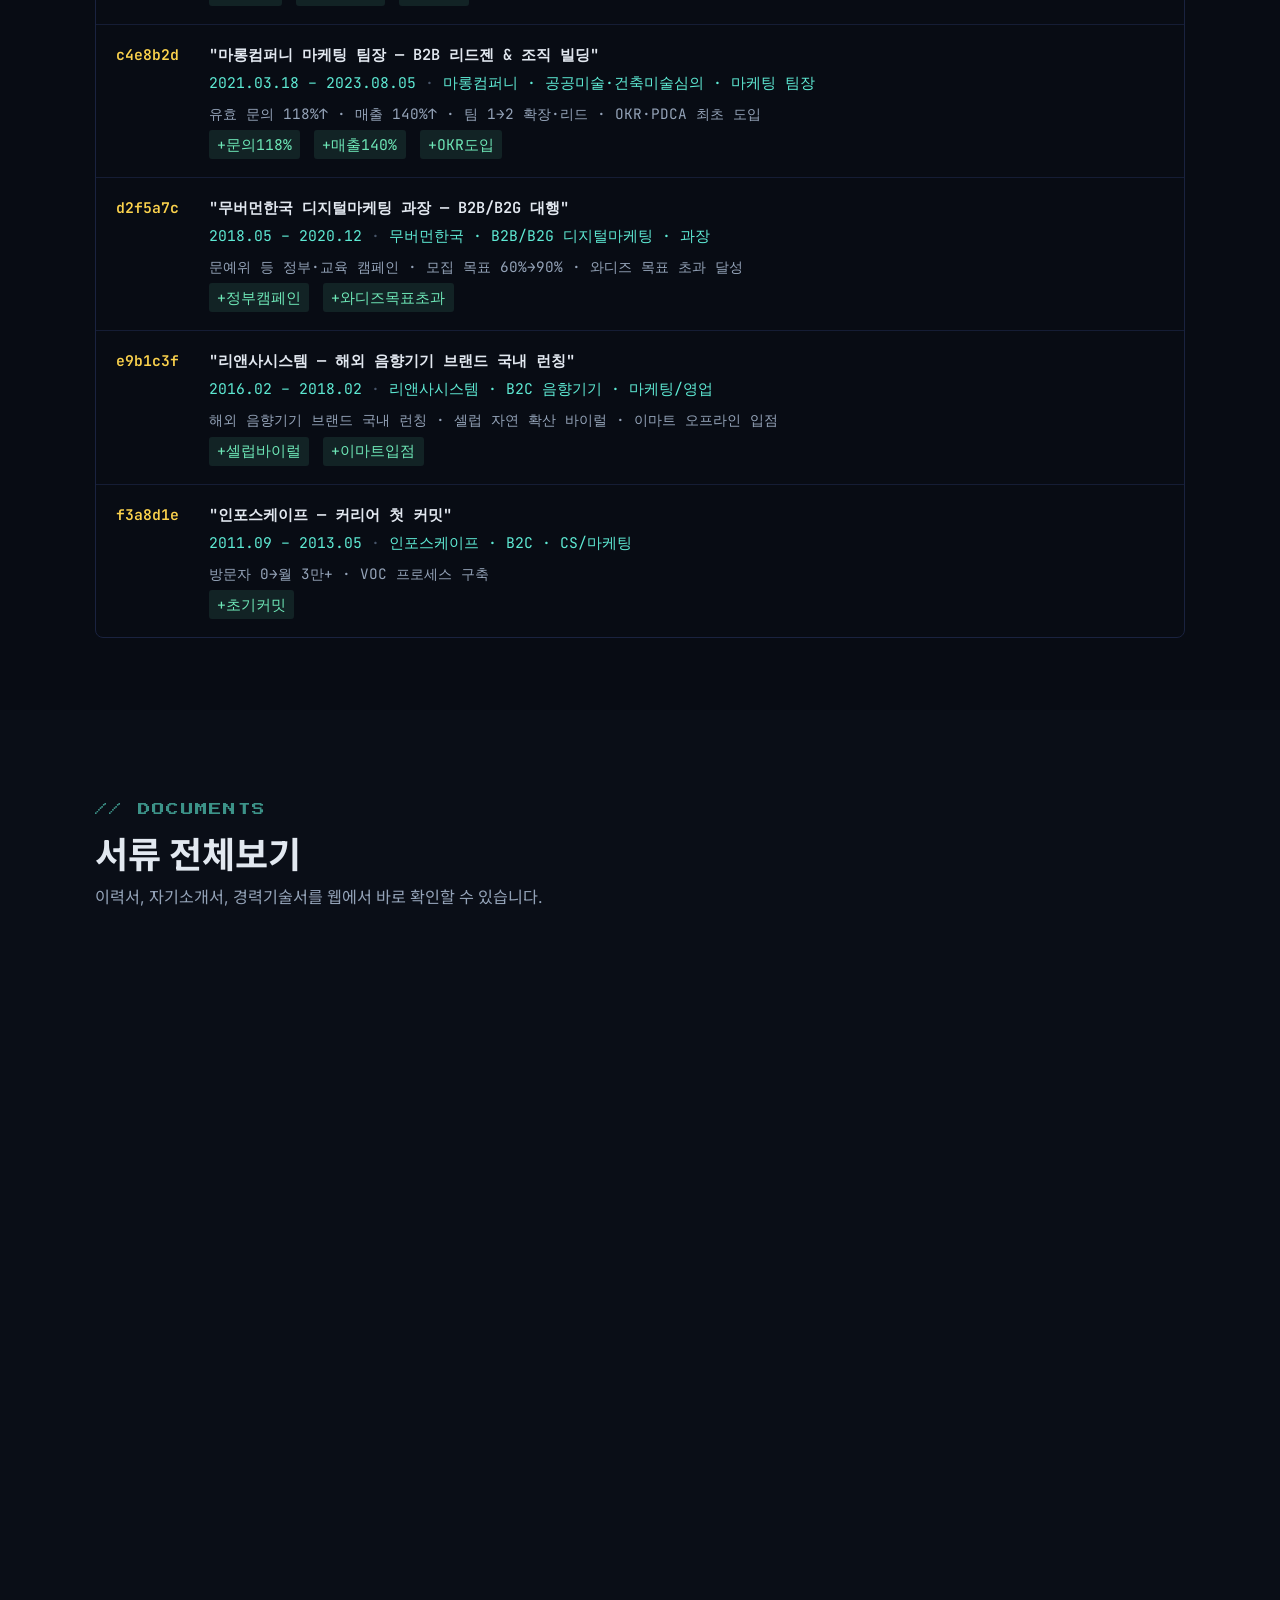
==== commit fa1893be: "공용 포트폴리오 재정비: BHSN 경력 추가, 올거나이즈 과거형, 수치 정리 - BHSN 프로젝트 카드·타임라인·대시보드·JD 매핑 추가 (포티파이 제출본 50·51 기준) - 올" ====
--- a/index.html
+++ b/index.html
@@ -91,8 +91,8 @@
           <span class="hero-stat-label">마케팅 경력</span>
         </div>
         <div class="hero-stat scroll-reveal">
-          <span class="hero-stat-num" data-target="118" data-suffix="%">0%</span>
-          <span class="hero-stat-label">리드 KPI 달성</span>
+          <span class="hero-stat-num" data-target="118" data-suffix="%↑">0%</span>
+          <span class="hero-stat-label">유효 문의 증가</span>
         </div>
         <div class="hero-stat scroll-reveal">
           <span class="hero-stat-num" data-target="83" data-suffix="%↓">0%</span>
@@ -122,8 +122,8 @@
 
       <div class="metric-card blue scroll-reveal">
         <span class="metric-icon">🎯</span>
-        <span class="metric-big-num" data-target="118" data-suffix="%">0%</span>
-        <span class="metric-label">B2B 리드 KPI 초과 달성</span>
+        <span class="metric-big-num" data-target="118" data-suffix="%↑">0%</span>
+        <span class="metric-label">B2B 유효 문의 증가</span>
         <span class="metric-sub">축소 시장·CPC +50% 속 · 마롱컴퍼니</span>
       </div>
 
@@ -143,30 +143,30 @@
 
       <div class="metric-card yellow scroll-reveal">
         <span class="metric-icon">📊</span>
-        <span class="metric-big-num" data-target="200" data-suffix="%">0%</span>
-        <span class="metric-label">유효 문의 200% (34건)</span>
-        <span class="metric-sub">전년 월평균 대비 · 26년 2월 최고 월 · 올거나이즈</span>
+        <span class="metric-big-num" data-target="2" data-suffix="배">0배</span>
+        <span class="metric-label">인바운드 문의 2배 (월 34건)</span>
+        <span class="metric-sub">2025년 월평균 17건 → 2026년 2월 · 올거나이즈</span>
       </div>
 
       <div class="metric-card teal scroll-reveal">
-        <span class="metric-icon">🌍</span>
-        <span class="metric-big-num" data-target="80" data-suffix="개국">0</span>
-        <span class="metric-label">글로벌 시장 확장</span>
-        <span class="metric-sub">10개월 5만명 · 사운드플랫폼</span>
+        <span class="metric-icon">🚀</span>
+        <span class="metric-big-num mono" style="font-size:2.5rem;">×3</span>
+        <span class="metric-label">주간 신규 워크스페이스</span>
+        <span class="metric-sub">같은 주간 광고비 · 출시 전후 3주 · BHSN</span>
       </div>
 
       <div class="metric-card purple scroll-reveal">
         <span class="metric-icon">📝</span>
-        <span class="metric-big-num" data-target="34" data-suffix="%↑">0%</span>
-        <span class="metric-label">Site Health 향상</span>
-        <span class="metric-sub">67% → 93% · 올거나이즈</span>
+        <span class="metric-big-num" data-target="95" data-suffix="%">0%</span>
+        <span class="metric-label">Site Health (한국)</span>
+        <span class="metric-sub">67% → 95% · 미국 92% · 올거나이즈</span>
       </div>
 
       <div class="metric-card green scroll-reveal">
         <span class="metric-icon">🔄</span>
-        <span class="metric-big-num mono" style="font-size:2.5rem;">신규</span>
-        <span class="metric-label">전환 퍼널 직접 설계</span>
-        <span class="metric-sub">GTM·Mixpanel · 올거나이즈</span>
+        <span class="metric-big-num" data-target="61" data-suffix="%">0%</span>
+        <span class="metric-label">UTM 유지율</span>
+        <span class="metric-sub">24% → 61% · 광고→가입→사용 연결 · BHSN</span>
       </div>
 
       <div class="metric-card blue scroll-reveal">
@@ -193,9 +193,14 @@
         </thead>
         <tbody id="jd-table-body">
           <tr>
+            <td><strong>측정 & 광고 재구성</strong></td>
+            <td><span class="jd-badge">BHSN</span></td>
+            <td>전환 기준 교정, 같은 광고비로 주간 신규 워크스페이스 약 3배, UTM 유지율 24%→61%</td>
+          </tr>
+          <tr>
             <td><strong>전략 & 퍼널 관리</strong></td>
             <td><span class="jd-badge">올거나이즈</span></td>
-            <td>GTM·Mixpanel 전환 퍼널 설계, 전년 월평균 대비 문의 200%</td>
+            <td>문의 양식·MQL→SQL 기준 재설계, 인바운드 문의 월평균 17건 → 34건(2026.02)</td>
           </tr>
           <tr>
             <td><strong>리드 제너레이션</strong></td>
@@ -205,12 +210,12 @@
           <tr>
             <td><strong>글로벌 퍼포먼스</strong></td>
             <td><span class="jd-badge">사운드플랫폼</span></td>
-            <td>80개국 5만 유저, CPA 83%↓, 연간 약 1.6억원 예산 직접 운영</td>
+            <td>80개국 5만 유저, 가입 CPA 83%↓, 억 단위 예산 단독 운영</td>
           </tr>
           <tr>
             <td><strong>데이터 & 자동화</strong></td>
-            <td><span class="jd-badge">올거나이즈</span></td>
-            <td>Python 6모듈 분석, SEO +34%, 리포팅 자동화</td>
+            <td><span class="jd-badge">올거나이즈 · BHSN</span></td>
+            <td>Python 채널별 통합 분석, Site Health 67%→95%, AI 검색 주간 측정, 리포트 자동 발송</td>
           </tr>
           <tr>
             <td><strong>조직 빌딩</strong></td>
@@ -250,6 +255,7 @@
     <span class="code-var">specialty</span> = <span class="code-str">"전략 설계 & 조직 빌딩"</span>
 
     <span class="code-var">domains</span> = [
+        <span class="code-str">"B2B SaaS (리걸 AI)"</span>,
         <span class="code-str">"B2B SaaS (엔터프라이즈 AI)"</span>,
         <span class="code-str">"B2C SaaS (글로벌 플랫폼)"</span>,
         <span class="code-str">"B2B (공공미술·건축미술)"</span>,
@@ -293,7 +299,7 @@
             <div class="strength-desc">
               <p><strong>리앤사 — 제로 예산, 제품력 승부.</strong> 광고비가 없었기에 '연예인의 연예인' — 프로듀서와 싱어송라이터를 먼저 공략했습니다. 이들이 자발적으로 선택하자 현아·헤이즈·효린까지 자연 확산되며 브랜드가 빠르게 자리 잡았습니다.</p>
               <p><strong>사운드플랫폼 — 데이터 없는 시장, 직접 구축.</strong> 뮤지션 인터뷰로 기초를 쌓고, 레딧·링크드인·유튜브·구글 애즈에 최소 비용 글로벌 테스트. 채널별→국가별→소재별 세분화로 최적 조합을 찾았고, CPA 83% 절감, 80개국 5만 가입까지 이어졌습니다.</p>
-              <p><strong>마롱 — 1위 유지가 아닌 격차 확대.</strong> B2B 결정권자가 최소 3곳을 비교한다는 가설 아래, '가성비 좋은 3위'에 노출하며 차별점 광고로 전환을 유도. AI 생성 이미지로 경쟁사 독점 아이템 레퍼런스를 만들어 리드젠 KPI 118%, 매출 140% 성장.</p>
+              <p><strong>마롱 — 1위 유지가 아닌 격차 확대.</strong> B2B 결정권자가 최소 3곳을 비교한다는 가설 아래, '가성비 좋은 3위'에 노출하며 차별점 광고로 전환을 유도. AI 생성 이미지로 경쟁사 독점 아이템 레퍼런스를 만들어 유효 문의 118%↑, 매출 140%↑.</p>
             </div>
             <div class="panel-tags"><span class="panel-tag">제로예산</span><span class="panel-tag">글로벌테스트</span><span class="panel-tag">A/B테스트</span><span class="panel-tag">가설검증</span></div>
           </div>
@@ -303,17 +309,18 @@
             <div class="strength-title">트래킹 인프라가 없길래, 설계부터 시작했습니다</div>
             <div class="strength-desc">
               <p><strong>올거나이즈 — 트래킹 제로에서 풀퍼널 구축.</strong> 입사했을 때 GTM도 Mixpanel도 없었습니다. 광고비는 쓰고 있는데 어디서 문의가 오는지 아무도 몰랐습니다.</p>
-              <p>광고 클릭부터 문의 접수, 세일즈 핸드오프까지 퍼널 전체를 세팅했고, 세일즈팀과 연동해서 지금도 제가 운영하고 있습니다.</p>
+              <p>광고 클릭부터 문의 접수, 세일즈 핸드오프까지 퍼널 전체를 세팅했고, 세일즈팀과 연동해 퇴사 전까지 직접 운영했습니다.</p>
             </div>
             <div class="panel-tags"><span class="panel-tag">GTM</span><span class="panel-tag">Mixpanel</span><span class="panel-tag">CRM</span><span class="panel-tag">세일즈연동</span><span class="panel-tag">퍼널설계</span></div>
           </div>
           <div class="strength-panel">
-            <div class="panel-hero-stat">89pt</div>
+            <div class="panel-hero-stat">5×20</div>
             <div class="panel-company">// 올거나이즈</div>
             <div class="strength-title">AI 전문 회사에서 데이터 근육이 붙었습니다</div>
             <div class="strength-desc">
               <p><strong>올거나이즈 — 멀티 플랫폼 데이터 통합.</strong> Mixpanel·Semrush·GTM·Google Ads 데이터를 매일 다루면서, 서로 다른 플랫폼의 데이터를 하나로 엮어 분석하는 일이 자연스러워졌습니다.</p>
               <p>Python으로 리포트 자동화까지 직접 만들고 나니, 이제 웬만한 규모의 데이터는 어디서 뽑아서 어떻게 조합하면 되는지 감이 먼저 옵니다.</p>
+              <p>AI 검색(ChatGPT·Perplexity·Gemini·Claude·Copilot 5개 채널 × 전략 질문 20선) 노출도 매주 자동으로 재서, 그 결과로 콘텐츠 우선순위를 정했습니다.</p>
             </div>
             <div class="panel-tags"><span class="panel-tag">Python</span><span class="panel-tag">Mixpanel</span><span class="panel-tag">Semrush</span><span class="panel-tag">Google Ads</span><span class="panel-tag">자동리포트</span></div>
           </div>
@@ -329,11 +336,11 @@
           </div>
           <div class="strength-panel">
             <div class="panel-hero-stat">Zero</div>
-            <div class="panel-company">// 올거나이즈</div>
+            <div class="panel-company">// 올거나이즈 · BHSN</div>
             <div class="strength-title">필요한 시스템은 직접 만들 수 있습니다</div>
             <div class="strength-desc">
               <p><strong>"개발 리소스 없음" → 직접 구축.</strong> 자동화할 수 있는데 개발 리소스를 받을 수 없는 상황이었습니다. 그래서 Python을 독학했습니다.</p>
-              <p>지금은 AI 바이브코딩과 결합해서 블로그 발행 자동화, AEO·SEO 모니터링, GTM 리포트 자동 생성, Google Ads 캠페인 자동화까지 직접 구축해서 돌리고 있습니다. 개발팀 요청 제로.</p>
+              <p>AI 코딩 도구(Claude Code·Cursor)와 결합해 콘텐츠 제작·교차 검수 파이프라인, AI 검색 주간 측정, 리드 자동 분류, PQL 일일 갱신, 마케팅 리포트 자동 발송까지 직접 만들어 운영했습니다. 개발팀 요청 제로.</p>
             </div>
             <div class="panel-tags"><span class="panel-tag">Python</span><span class="panel-tag">AI바이브코딩</span><span class="panel-tag">AEO</span><span class="panel-tag">SEO</span><span class="panel-tag">GTM자동화</span></div>
           </div>
@@ -415,21 +422,99 @@
 
     <div class="projects-list">
 
-      <!-- PROJECT 01: 올거나이즈 퍼널 -->
+      <!-- PROJECT 01: BHSN 출시 전후 광고·측정·CRM -->
       <div class="project-card scroll-reveal">
         <div class="project-card-inner">
           <div class="project-header">
             <div>
               <span class="project-num">PROJECT 01</span>
+              <div class="project-title">출시 전후 광고·측정·CRM 체계 구축</div>
+              <div class="project-company">BHSN — B2B 리걸 AI SaaS 앨리비(allibee) · 2026.09 정식 출시</div>
+            </div>
+            <span class="project-period">2026.08 – 현재</span>
+          </div>
+
+          <div class="project-scope">
+            <span>👤 비즈니스그룹 그로스팀 · Senior PMM</span>
+            <span>🚀 출시 한 달 전 합류</span>
+            <span>🏢 셀프서브 가입 + 세일즈 리드 병행 제품</span>
+          </div>
+
+          <div>
+            <span class="project-big-num green">약 3배</span>
+            <span class="project-big-label">입사 첫 주에 검색광고 전환 기준을 실제 가입으로 바로잡고 캠페인을 다시 구성 — 이전과 같은 주간 광고비로, 출시 전후 3주 동안 주간 신규 워크스페이스(광고 외 유입 포함)가 약 3배가 됐습니다</span>
+          </div>
+
+          <div class="project-body">
+            <div>
+              <h4 class="project-sub-heading">Before → After</h4>
+              <div class="delta-cards">
+                <div class="delta-card">
+                  <div>
+                    <span class="delta-label">주간 신규 워크스페이스</span>
+                    <span class="delta-before">1주 차</span>
+                  </div>
+                  <span class="delta-arrow">→</span>
+                  <div>
+                    <span class="delta-label">3주 차</span>
+                    <span class="delta-after">약 3배</span>
+                  </div>
+                  <span class="delta-pct">광고비 유사</span>
+                </div>
+                <div class="delta-card">
+                  <div>
+                    <span class="delta-label">UTM 유지율</span>
+                    <span class="delta-before">24%</span>
+                  </div>
+                  <span class="delta-arrow">→</span>
+                  <div>
+                    <span class="delta-label">개선 후</span>
+                    <span class="delta-after">61%</span>
+                  </div>
+                  <span class="delta-pct">가입자 단위 연결</span>
+                </div>
+              </div>
+            </div>
+
+            <div>
+              <h4 class="project-sub-heading">성과 & 기여</h4>
+              <ul class="achievement-list">
+                <li>검색광고 전환 기준을 실제 가입으로 교정, 무료 전자서명 중심 캠페인 재구성·전용 광고 랜딩 제작</li>
+                <li>광고→가입→제품 사용을 가입자 단위로 연결(PostHog·BigQuery), 일간·주간 마케팅 리포트 자동 발송</li>
+                <li>대표 요청으로 비즈니스·마케팅 지표 체계와 대시보드 재설계</li>
+                <li>Zapier→릴레잇 CRM 리드 연결, MQL→SQL→Paid→이탈 통합 관리</li>
+                <li>제품 사용 기반 결제·업셀 신호(PQL) 발굴 → 세일즈 이관 기준 설계, 매일 자동 갱신</li>
+                <li>출시·4분기 로드맵, 업종×기업규모 타겟 매트릭스, 기능별 캠페인 / FAQ 64문항·가격·약관 페이지 개선</li>
+                <li>주니어 마케터 실무 교육 2개 과정 설계·강의</li>
+              </ul>
+              <div class="project-tags mt-md">
+                <span class="tag blue">Google Ads</span>
+                <span class="tag blue">PostHog</span>
+                <span class="tag blue">BigQuery</span>
+                <span class="tag blue">Zapier</span>
+                <span class="tag green">PQL</span>
+              </div>
+            </div>
+          </div>
+        </div>
+      </div>
+
+
+      <!-- PROJECT 02: 올거나이즈 퍼널 -->
+      <div class="project-card scroll-reveal">
+        <div class="project-card-inner">
+          <div class="project-header">
+            <div>
+              <span class="project-num">PROJECT 02</span>
               <div class="project-title">B2B SaaS 마케팅 인프라·퍼널 구축</div>
               <div class="project-company">올거나이즈코리아 (Allganize) — Alli 엔터프라이즈 AI</div>
             </div>
-            <span class="project-period">2025.04.28 – 현재</span>
+            <span class="project-period">2025.04 – 2026.08</span>
           </div>
 
           <div class="project-scope">
-            <span>👤 1인 단독 (마케터 전원)</span>
-            <span>📐 설계·구축·운영 100%</span>
+            <span>👤 콘텐츠·CRM 담당 공백 구간 합류</span>
+            <span>📐 퍼널·CRM 설계·운영 직접</span>
             <span>🏢 엔터프라이즈 AI SaaS</span>
           </div>
 
@@ -479,7 +564,9 @@
                 <li>유입 채널별 분리 체크 + GTM 이벤트 태깅 + Mixpanel 퍼널 가시화</li>
                 <li>Zapier→슬랙 자동전달 + 문의 처리 관리 시스템 구축</li>
                 <li>리포팅 자동생성 체계 확립 (마케팅 성과 대시보드)</li>
-                <li>MQL/SQL 분류 → 너처링(뉴스레터) 프로세스 설계</li>
+                <li>문의 원문 분석 + 세일즈 피드백 → 문의 양식 재설계, MQL→SQL 기준 영업 리더와 공동 수립</li>
+                <li>인바운드 리드 약 270건 5유형 자동 분류(HubSpot·Zapier), 48시간 미처리 리마인드</li>
+                <li>백서 제작·배포, 이메일 뉴스레터로 잠재 고객 너처링</li>
                 <li>한/영 2개 언어 사이트 통합 운영</li>
                 <li>Google Ads + 리멤버 설문형 리드젠 캠페인 운영</li>
               </ul>
@@ -489,14 +576,14 @@
                 <span class="tag blue">Mixpanel</span>
                 <span class="tag blue">Zapier</span>
                 <span class="tag blue">Webflow</span>
-                <span class="tag green">100% 단독 설계</span>
+                <span class="tag green">퍼널 직접 설계</span>
               </div>
             </div>
           </div>
 
           <!-- Webflow 사이트 스크린샷 -->
           <div class="mt-md">
-            <h4 class="project-sub-heading">직접 제작·운영 중인 allganize.ai 한국어 사이트</h4>
+            <h4 class="project-sub-heading">직접 기획·구현·운영한 allganize.ai 한국어 사이트 (재직 당시)</h4>
             <div class="screenshot-frame">
               <div class="frame-header">
                 <span class="dot dot-red"></span><span class="dot dot-yellow"></span><span class="dot dot-green"></span>
@@ -508,7 +595,7 @@
 
           <!-- 실제 운영 스크린샷 -->
           <div class="mt-md">
-            <h4 class="project-sub-heading">실제 운영 중인 Mixpanel 퍼널 대시보드</h4>
+            <h4 class="project-sub-heading">직접 설계해 운영한 Mixpanel 퍼널 대시보드 (재직 당시)</h4>
             <div class="screenshot-frame">
               <div class="frame-header">
                 <span class="dot dot-red"></span><span class="dot dot-yellow"></span><span class="dot dot-green"></span>
@@ -516,7 +603,7 @@
               </div>
               <img src="assets/screenshots/mixpanel-funnel-overview.png" alt="Mixpanel 퍼널 대시보드 — UTM 기준 리드 전환 분석" loading="lazy" class="frame-img"/>
             </div>
-            <p class="frame-caption">직접 설계한 3-step 퍼널(Page View → CTA Click → Inquiry Submit)이 실제 운영되고 있는 대시보드</p>
+            <p class="frame-caption">직접 설계한 3-step 퍼널(Page View → CTA Click → Inquiry Submit)을 운영했던 대시보드</p>
           </div>
         </div>
       </div>
@@ -527,22 +614,22 @@
         <div class="project-card-inner">
           <div class="project-header">
             <div>
-              <span class="project-num">PROJECT 02</span>
+              <span class="project-num">PROJECT 03</span>
               <div class="project-title">B2B 콘텐츠 마케팅 & SEO 자동화</div>
               <div class="project-company">올거나이즈코리아 — 콘텐츠 마케터 퇴사 후 인수 → 자동화 구축</div>
             </div>
-            <span class="project-period">2025.12 – 현재</span>
+            <span class="project-period">2025.12 – 2026.08</span>
           </div>
 
           <div class="project-scope">
-            <span>👤 1인 단독 (콘텐츠 마케터 퇴사 후 인수)</span>
-            <span>📐 기획·제작·발행·자동화 100%</span>
+            <span>👤 콘텐츠 담당 공백 구간 인수</span>
+            <span>📐 기획·제작·발행·자동화 직접</span>
             <span>🛠️ Python + Semrush API + Webflow CMS API</span>
           </div>
 
           <div>
-            <span class="project-big-num yellow">200%</span>
-            <span class="project-big-label">유효 문의 달성 (전년 월평균 17건→34건, 26년 2월 최고 월)</span>
+            <span class="project-big-num yellow">2배</span>
+            <span class="project-big-label">인바운드 문의 2025년 월평균 17건 → 2026년 2월 한 달 34건</span>
           </div>
 
           <!-- Project 02 Tabs -->
@@ -556,14 +643,14 @@
               <!-- Before → After -->
               <div class="strength-panel active">
                 <div class="delta-cards">
-                  <div class="delta-card"><div><span class="delta-label">Site Health</span><span class="delta-before">67%</span></div><span class="delta-arrow">→</span><div><span class="delta-label">현재</span><span class="delta-after">93%</span></div><span class="delta-pct">고점 유지</span></div>
-                  <div class="delta-card"><div><span class="delta-label">SEO 리포팅</span><span class="delta-before">수동</span></div><span class="delta-arrow">→</span><div><span class="delta-label">현재</span><span class="delta-after">풀 자동</span></div><span class="delta-pct">자동화</span></div>
-                  <div class="delta-card"><div><span class="delta-label">블로그 시스템</span><span class="delta-before">없음</span></div><span class="delta-arrow">→</span><div><span class="delta-label">현재</span><span class="delta-after">자동화</span></div><span class="delta-pct">신규</span></div>
+                  <div class="delta-card"><div><span class="delta-label">Site Health</span><span class="delta-before">67%</span></div><span class="delta-arrow">→</span><div><span class="delta-label">After</span><span class="delta-after">95%</span></div><span class="delta-pct">한국 기준</span></div>
+                  <div class="delta-card"><div><span class="delta-label">SEO 리포팅</span><span class="delta-before">수동</span></div><span class="delta-arrow">→</span><div><span class="delta-label">After</span><span class="delta-after">풀 자동</span></div><span class="delta-pct">자동화</span></div>
+                  <div class="delta-card"><div><span class="delta-label">블로그 시스템</span><span class="delta-before">없음</span></div><span class="delta-arrow">→</span><div><span class="delta-label">After</span><span class="delta-after">자동화</span></div><span class="delta-pct">신규</span></div>
                 </div>
                 <div style="margin-top:1.2rem;">
                   <div class="bar-chart-h">
                     <div class="bar-chart-row"><span class="bar-label">Before</span><div class="bar-track"><div class="bar-fill bar-fill-anim" data-width="67" style="background:var(--accent-red);"></div></div><span class="bar-value">67%</span></div>
-                    <div class="bar-chart-row"><span class="bar-label">After</span><div class="bar-track"><div class="bar-fill bar-fill-anim" data-width="93" style="background:linear-gradient(90deg, var(--accent-teal), var(--accent-green));"></div></div><span class="bar-value" style="color:var(--accent-green);">93%</span></div>
+                    <div class="bar-chart-row"><span class="bar-label">After</span><div class="bar-track"><div class="bar-fill bar-fill-anim" data-width="95" style="background:linear-gradient(90deg, var(--accent-teal), var(--accent-green));"></div></div><span class="bar-value" style="color:var(--accent-green);">95%</span></div>
                   </div>
                 </div>
               </div>
@@ -572,7 +659,7 @@
                 <div class="code-block" style="margin:0;">
                   <div class="code-block-header"><span class="code-dot dot-red"></span><span class="code-dot dot-yellow"></span><span class="code-dot dot-green"></span><span class="code-filename">seo_pipeline.py</span></div>
                   <div class="code-content">
-<pre><code><span class="code-comment"># 실제 운영 중인 SEO 자동화 파이프라인</span>
+<pre><code><span class="code-comment"># 재직 중 운영한 SEO 자동화 파이프라인</span>
 pipeline = {
   <span class="code-str">"수집"</span>: <span class="code-str">"Semrush API"</span>,
   <span class="code-str">"분석"</span>: <span class="code-str">"pandas 추이 비교"</span>,
@@ -594,7 +681,7 @@
                   <div class="frame-header"><span class="dot dot-red"></span><span class="dot dot-yellow"></span><span class="dot dot-green"></span><span class="frame-label">semrush — allganize.ai Site Audit</span></div>
                   <img src="assets/screenshots/semrush-site-health.png" alt="Semrush Site Health 90%" loading="lazy" class="frame-img"/>
                 </div>
-                <p class="frame-caption">67%에서 시작해 현재 92~93% 달성 · AI 검색 가시성 91% · 미국 사이트도 90%대 진입</p>
+                <p class="frame-caption">한국 67%에서 시작해 95%, 미국 92%까지 개선 (Semrush Site Audit 기준)</p>
               </div>
             </div>
           </div>
@@ -607,7 +694,7 @@
         <div class="project-card-inner">
           <div class="project-header">
             <div>
-              <span class="project-num">PROJECT 03</span>
+              <span class="project-num">PROJECT 04</span>
               <div class="project-title">B2B 리드 제너레이션 극대화</div>
               <div class="project-company">마롱컴퍼니 — 공공미술·건축미술심의 B2B · 국내 1위 (점유율 21%)</div>
             </div>
@@ -616,12 +703,12 @@
 
           <div class="project-scope">
             <span>👤 팀장 → 2인 팀 확장·리드</span>
-            <span>💰 월 광고비 ₩600만 → ₩400만 직접 운영</span>
+            <span>💰 월 광고비 33% 절감하며 직접 운영</span>
             <span>📐 리드젠·SEM·SEO 전략 100%</span>
             <span>📉 축소 시장 · 네이버 CPC ₩12K→₩18K (+50%) · 경쟁사 카피</span>
           </div>
 
-          <p style="font-size:0.8rem; color:var(--text-secondary); line-height:1.6; margin-bottom:1rem;">공공미술·건축미술이라는 좁은 B2B 시장, 이미 국내 1위였습니다. 시장 자체가 줄어들고, 메인 키워드 네이버 CPC는 ₩12,000에서 ₩18,000까지 올랐고, 경쟁사 3곳이 우리 홈페이지와 전략을 통째로 카피하고 있었습니다. 그 상황에서 광고비는 33% 줄이면서 KPI 118%, 매출 140%를 달성하고 1위 격차를 더 벌렸습니다.</p>
+          <p style="font-size:0.8rem; color:var(--text-secondary); line-height:1.6; margin-bottom:1rem;">공공미술·건축미술이라는 좁은 B2B 시장, 이미 국내 1위였습니다. 시장 자체가 줄어들고, 메인 키워드 네이버 CPC는 ₩12,000에서 ₩18,000까지 올랐고, 경쟁사 3곳이 우리 홈페이지와 전략을 통째로 카피하고 있었습니다. 그 상황에서 광고비는 33% 줄이면서 유효 문의 118%↑, 매출 140%↑를 만들고 1위 격차를 더 벌렸습니다.</p>
 
           <div>
             <span class="project-big-num green">118%</span>
@@ -634,7 +721,7 @@
               <circle cx="50" cy="50" r="42" fill="none" stroke="var(--border)" stroke-width="6"/>
               <circle class="progress-ring-circle" cx="50" cy="50" r="42" fill="none" stroke="var(--accent-green)" stroke-width="6" stroke-linecap="round" stroke-dasharray="263.9" stroke-dashoffset="263.9" transform="rotate(-90 50 50)" data-target-pct="100"/>
               <text x="50" y="48" text-anchor="middle" fill="var(--accent-green)" font-size="18" font-weight="800" font-family="JetBrains Mono, monospace">118</text>
-              <text x="50" y="62" text-anchor="middle" fill="var(--text-muted)" font-size="11" font-family="JetBrains Mono, monospace">% KPI</text>
+              <text x="50" y="62" text-anchor="middle" fill="var(--text-muted)" font-size="11" font-family="JetBrains Mono, monospace">% ↑</text>
             </svg>
             <div style="display:flex; flex-direction:column; gap:0.5rem;">
               <div class="comparison-bar-container">
@@ -660,15 +747,15 @@
               <div class="delta-cards">
                 <div class="delta-card">
                   <div>
-                    <span class="delta-label">전년 대비 문의</span>
+                    <span class="delta-label">유효 문의</span>
                     <span class="delta-before">기준</span>
                   </div>
                   <span class="delta-arrow">→</span>
                   <div>
-                    <span class="delta-label">KPI 달성</span>
-                    <span class="delta-after">118%</span>
-                  </div>
-                  <span class="delta-pct">+18%p</span>
+                    <span class="delta-label">SEO 전환 후</span>
+                    <span class="delta-after">118%↑</span>
+                  </div>
+                  <span class="delta-pct">유효 문의</span>
                 </div>
                 <div class="delta-card">
                   <div>
@@ -680,20 +767,20 @@
                     <span class="delta-label">성장</span>
                     <span class="delta-after">140%↑</span>
                   </div>
-                  <span class="delta-pct">+40%</span>
+                  <span class="delta-pct">매출</span>
                 </div>
                 <div class="delta-card">
                   <div>
                     <span class="delta-label">월 광고비</span>
-                    <span class="delta-before">₩600만</span>
+                    <span class="delta-before">기준</span>
                     <span style="font-size:0.82rem; color:var(--text-muted);">CPC ₩12K→₩18K 속</span>
                   </div>
                   <span class="delta-arrow">→</span>
                   <div>
                     <span class="delta-label">최적화 후</span>
-                    <span class="delta-after">₩400만</span>
-                  </div>
-                  <span class="delta-pct neg">-33%</span>
+                    <span class="delta-after">-33%</span>
+                  </div>
+                  <span class="delta-pct neg">광고비</span>
                 </div>
                 <div class="delta-card">
                   <div>
@@ -729,7 +816,7 @@
                 </div>
                 <div class="funnel-connector"></div>
                 <div class="funnel-step" style="border-color: var(--accent-green); border-width: 2px;">
-                  <div class="funnel-step-label" style="color: var(--accent-green);">KPI 118% 달성</div>
+                  <div class="funnel-step-label" style="color: var(--accent-green);">유효 문의 118%↑</div>
                   <div class="funnel-step-tool">국내 1위 (점유율 21%) 격차 확대</div>
                 </div>
               </div>
@@ -744,7 +831,7 @@
         <div class="project-card-inner">
           <div class="project-header">
             <div>
-              <span class="project-num">PROJECT 04</span>
+              <span class="project-num">PROJECT 05</span>
               <div class="project-title">글로벌 GTM & 퍼포먼스 최적화</div>
               <div class="project-company">사운드플랫폼 — Munute AI 마스터링 · 직원 20명</div>
             </div>
@@ -753,24 +840,24 @@
 
           <div class="project-scope">
             <span>👤 팀장 · 비경험자 2명 직접 채용해 팀 세팅·리드</span>
-            <span>💰 글로벌 광고비 ₩1.35억 직접 집행</span>
+            <span>💰 억 단위 글로벌 광고 예산 단독 운영</span>
             <span>📐 GTM 전략·광고 최적화 100%</span>
           </div>
 
           <div>
             <span class="project-big-num green">-83%</span>
-            <span class="project-big-label">CPA 절감 — ₩12,000 → ₩2,000 (업계 평균의 1/6~1/13)</span>
+            <span class="project-big-label">가입 CPA 절감 — ₩12,000 → ₩2,000 (국가·소재·랜딩 A/B 테스트 6개월)</span>
           </div>
 
           <!-- CPA Comparison Bar -->
           <div style="margin-bottom:1rem;">
             <div class="bar-chart-h">
               <div class="bar-chart-row">
-                <span class="bar-label" style="min-width:80px;">업계 평균</span>
+                <span class="bar-label" style="min-width:80px;">초기</span>
                 <div class="bar-track">
                   <div class="bar-fill bar-fill-anim" data-width="100" style="background:var(--accent-red); opacity:0.6;"></div>
                 </div>
-                <span class="bar-value">₩12K~₩26K</span>
+                <span class="bar-value">₩12K</span>
               </div>
               <div class="bar-chart-row">
                 <span class="bar-label" style="min-width:80px;">최적화 후</span>
@@ -813,7 +900,7 @@
                 </div>
                 <div class="delta-card">
                   <div>
-                    <span class="delta-label">구독 CPA</span>
+                    <span class="delta-label">유료 구독 CPA</span>
                     <span class="delta-before">₩240,000</span>
                   </div>
                   <span class="delta-arrow">→</span>
@@ -821,7 +908,7 @@
                     <span class="delta-label">최적화 후</span>
                     <span class="delta-after">₩140,000</span>
                   </div>
-                  <span class="delta-pct neg">-42%</span>
+                  <span class="delta-pct neg">미·캐 일부 기간</span>
                 </div>
                 <div class="delta-card">
                   <div>
@@ -879,7 +966,7 @@
               </div>
               <img src="assets/screenshots/google-ads-campaigns.png" alt="Google Ads 캠페인 — 미국·캐나다·유럽·남미 국가별 분리 운영" loading="lazy" class="frame-img"/>
             </div>
-            <p class="frame-caption">브랜드 타겟·전환 목표·트래픽용·경쟁사별로 캠페인을 분리, 총 ₩1.35억 집행 · 전환 571건</p>
+            <p class="frame-caption">브랜드 타겟·전환 목표·트래픽용·경쟁사별로 캠페인을 분리해 운영</p>
           </div>
         </div>
       </div>
@@ -890,7 +977,7 @@
         <div class="project-card-inner">
           <div class="project-header">
             <div>
-              <span class="project-num">PROJECT 05</span>
+              <span class="project-num">PROJECT 06</span>
               <div class="project-title">브랜드 포지셔닝 & 런칭</div>
               <div class="project-company">사운드플랫폼 · 리앤사시스템</div>
             </div>
@@ -913,27 +1000,15 @@
               <div class="delta-cards">
                 <div class="delta-card">
                   <div>
-                    <span class="delta-label">유튜브 조회</span>
+                    <span class="delta-label">글로벌 유저</span>
                     <span class="delta-before">0</span>
                   </div>
                   <span class="delta-arrow">→</span>
                   <div>
-                    <span class="delta-label">런칭 후</span>
-                    <span class="delta-after">10만+</span>
-                  </div>
-                  <span class="delta-pct">∞</span>
-                </div>
-                <div class="delta-card">
-                  <div>
-                    <span class="delta-label">활성 유저</span>
-                    <span class="delta-before">0</span>
-                  </div>
-                  <span class="delta-arrow">→</span>
-                  <div>
-                    <span class="delta-label">3개월</span>
-                    <span class="delta-after">7만+</span>
-                  </div>
-                  <span class="delta-pct">런칭</span>
+                    <span class="delta-label">10개월</span>
+                    <span class="delta-after">5만+</span>
+                  </div>
+                  <span class="delta-pct">80개국</span>
                 </div>
               </div>
 
@@ -999,8 +1074,8 @@
       <div class="additional-card scroll-reveal">
         <div class="additional-card-title">🎪 오프라인 이벤트 & 박람회</div>
         <ul class="additional-list">
-          <li><span>2026 AI 엑스포 (COEX Hall A)</span><span class="additional-badge">기획 중</span></li>
-          <li><span>SK AI Summit 부스</span><span class="additional-badge">2025.11</span></li>
+          <li><span>BHSN — 소프트웨이브 2026 (COEX) 부스 준비</span><span class="additional-badge">2026.12</span></li>
+          <li><span>올거나이즈 — SK AI Summit 부스</span><span class="additional-badge">2025.11</span></li>
           <li><span>사운드플랫폼 — 2024 월드IT쇼</span><span class="additional-badge">2024</span></li>
           <li><span>리앤사시스템 — KOBA 음향기기 전시</span><span class="additional-badge">2016–18</span></li>
         </ul>
@@ -1011,7 +1086,9 @@
         <ul class="additional-list">
           <li><span>Mixpanel 퍼널 분석 시스템 (6모듈)</span><span class="additional-badge">Python</span></li>
           <li><span>SEO 자동 리포팅 파이프라인</span><span class="additional-badge">Semrush API</span></li>
-          <li><span>인바운드 문의 자동 알림</span><span class="additional-badge">Zapier</span></li>
+          <li><span>인바운드 리드 5유형 자동 분류</span><span class="additional-badge">HubSpot·Zapier</span></li>
+          <li><span>AI 검색 노출 주간 측정 (5채널×20질문)</span><span class="additional-badge">API·Playwright</span></li>
+          <li><span>일간·주간 마케팅 리포트 자동 발송</span><span class="additional-badge">BigQuery</span></li>
           <li><span>설교 성경구절 자동 감지 앱</span><span class="additional-badge">Web Speech API</span></li>
         </ul>
       </div>
@@ -1020,7 +1097,7 @@
         <div class="additional-card-title">🎬 영상 & 콘텐츠 제작</div>
         <ul class="additional-list">
           <li><span>국방 AI 홍보영상 제작·납품</span><span class="additional-badge">AI 나레이션</span></li>
-          <li><span>KT·한화생명 케이스스터디</span><span class="additional-badge">엔터프라이즈</span></li>
+          <li><span>KT 고객사 케이스스터디 (재구성·편집)</span><span class="additional-badge">엔터프라이즈</span></li>
           <li><span>Munute 브랜드 콘텐츠</span><span class="additional-badge">인플루언서</span></li>
           <li><span>AI 음원 자체 제작</span><span class="additional-badge">Suno AI</span></li>
         </ul>
@@ -1032,6 +1109,7 @@
           <li><span>사운드플랫폼 — 비경험자 채용해 팀 신설</span><span class="additional-badge">중국·일본 담당</span></li>
           <li><span>마롱컴퍼니 — 전임 마케터 이어받아 팀 확장</span><span class="additional-badge">OKR·PDCA</span></li>
           <li><span>각 멤버에게 마케팅 실무 교육</span><span class="additional-badge">코칭</span></li>
+          <li><span>BHSN — 주니어 마케터 실무 교육 2개 과정 설계·강의</span><span class="additional-badge">강의</span></li>
           <li><span>경쟁 심화 시기 KPI 초과 달성</span><span class="additional-badge">리더십</span></li>
         </ul>
       </div>
@@ -1056,15 +1134,33 @@
       </div>
 
       <div class="git-entry">
+        <span class="git-hash">0b5e7a9</span>
+        <div class="git-content">
+          <div class="git-commit-msg">"BHSN 합류 — 리걸 AI SaaS 앨리비 출시 전후 광고·측정·CRM"</div>
+          <div class="git-meta">
+            <span class="git-date">2026.08 – 현재</span> ·
+            <span class="git-company">BHSN · 앨리비(allibee) · Senior PMM</span>
+          </div>
+          <div class="git-body">
+            전환 기준 교정 · 주간 신규 워크스페이스 약 3배 · UTM 유지율 24%→61% · PQL 이관 기준
+            <br/>
+            <span class="git-stat">+측정교정</span>
+            <span class="git-stat">+CRM연결</span>
+            <span class="git-stat">+PQL</span>
+          </div>
+        </div>
+      </div>
+
+      <div class="git-entry">
         <span class="git-hash">a1f9c2e</span>
         <div class="git-content">
           <div class="git-commit-msg">"올거나이즈 합류 — B2B SaaS 마케팅 인프라 전체 신규 세팅"</div>
           <div class="git-meta">
-            <span class="git-date">2025.04.28 – 현재</span> ·
-            <span class="git-company">올거나이즈코리아 · Alli 엔터프라이즈 AI · 마케터</span>
+            <span class="git-date">2025.04 – 2026.08</span> ·
+            <span class="git-company">올거나이즈코리아 · Alli 엔터프라이즈 AI · 마케팅 매니저</span>
           </div>
           <div class="git-body">
-            GTM·Mixpanel 전환 퍼널 구축 · 문의 200% 달성 · SEO Site Health +34%
+            문의 양식·리드 기준 재설계 · 인바운드 문의 월 17건→34건 · Site Health 67%→95%
             <br/>
             <span class="git-stat">+퍼널 신규</span>
             <span class="git-stat">+SEO 자동화</span>
@@ -1100,9 +1196,9 @@
             <span class="git-company">마롱컴퍼니 · 공공미술·건축미술심의 · 마케팅 팀장</span>
           </div>
           <div class="git-body">
-            리드 KPI 118% · 매출 140% · 팀 1→2 확장·리드 · OKR·PDCA 최초 도입
+            유효 문의 118%↑ · 매출 140%↑ · 팀 1→2 확장·리드 · OKR·PDCA 최초 도입
             <br/>
-            <span class="git-stat">+KPI118%</span>
+            <span class="git-stat">+문의118%</span>
             <span class="git-stat">+매출140%</span>
             <span class="git-stat">+OKR도입</span>
           </div>
@@ -1114,14 +1210,14 @@
         <div class="git-content">
           <div class="git-commit-msg">"무버먼한국 디지털마케팅 과장 — B2B/B2G 대행"</div>
           <div class="git-meta">
-            <span class="git-date">2018.05.23 – 2021.01.01</span> ·
+            <span class="git-date">2018.05 – 2020.12</span> ·
             <span class="git-company">무버먼한국 · B2B/B2G 디지털마케팅 · 과장</span>
           </div>
           <div class="git-body">
-            KAIST·문예위 등 정부·교육 캠페인 · 와디즈 3000% 달성
+            문예위 등 정부·교육 캠페인 · 모집 목표 60%→90% · 와디즈 목표 초과 달성
             <br/>
             <span class="git-stat">+정부캠페인</span>
-            <span class="git-stat">+와디즈3000%</span>
+            <span class="git-stat">+와디즈목표초과</span>
           </div>
         </div>
       </div>
@@ -1131,7 +1227,7 @@
         <div class="git-content">
           <div class="git-commit-msg">"리앤사시스템 — 해외 음향기기 브랜드 국내 런칭"</div>
           <div class="git-meta">
-            <span class="git-date">2016.02.01 – 2018.03.01</span> ·
+            <span class="git-date">2016.02 – 2018.02</span> ·
             <span class="git-company">리앤사시스템 · B2C 음향기기 · 마케팅/영업</span>
           </div>
           <div class="git-body">
@@ -1152,7 +1248,7 @@
             <span class="git-company">인포스케이프 · B2C · CS/마케팅</span>
           </div>
           <div class="git-body">
-            월 3만+ 방문 · 매출 135% · 재구매율 20%↑
+            방문자 0→월 3만+ · VOC 프로세스 구축<br/>
             <span class="git-stat">+초기커밋</span>
           </div>
         </div>
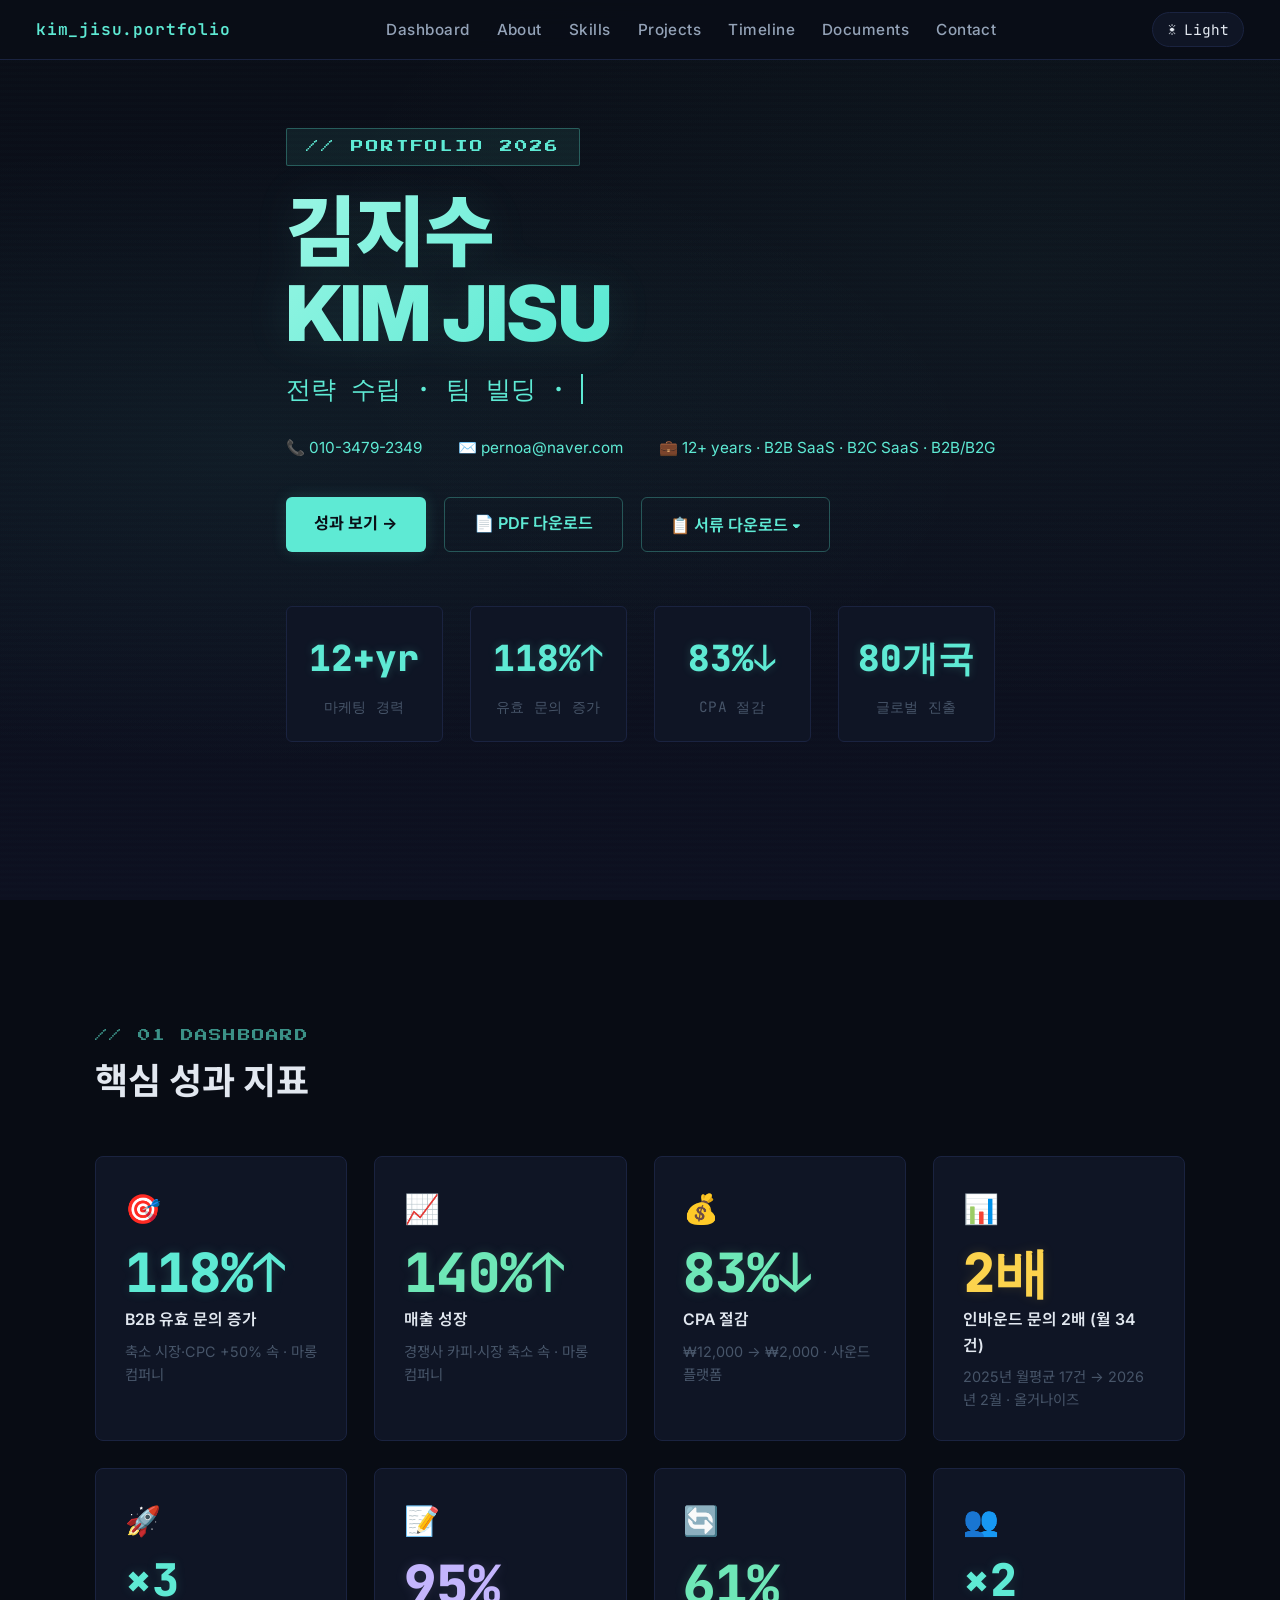
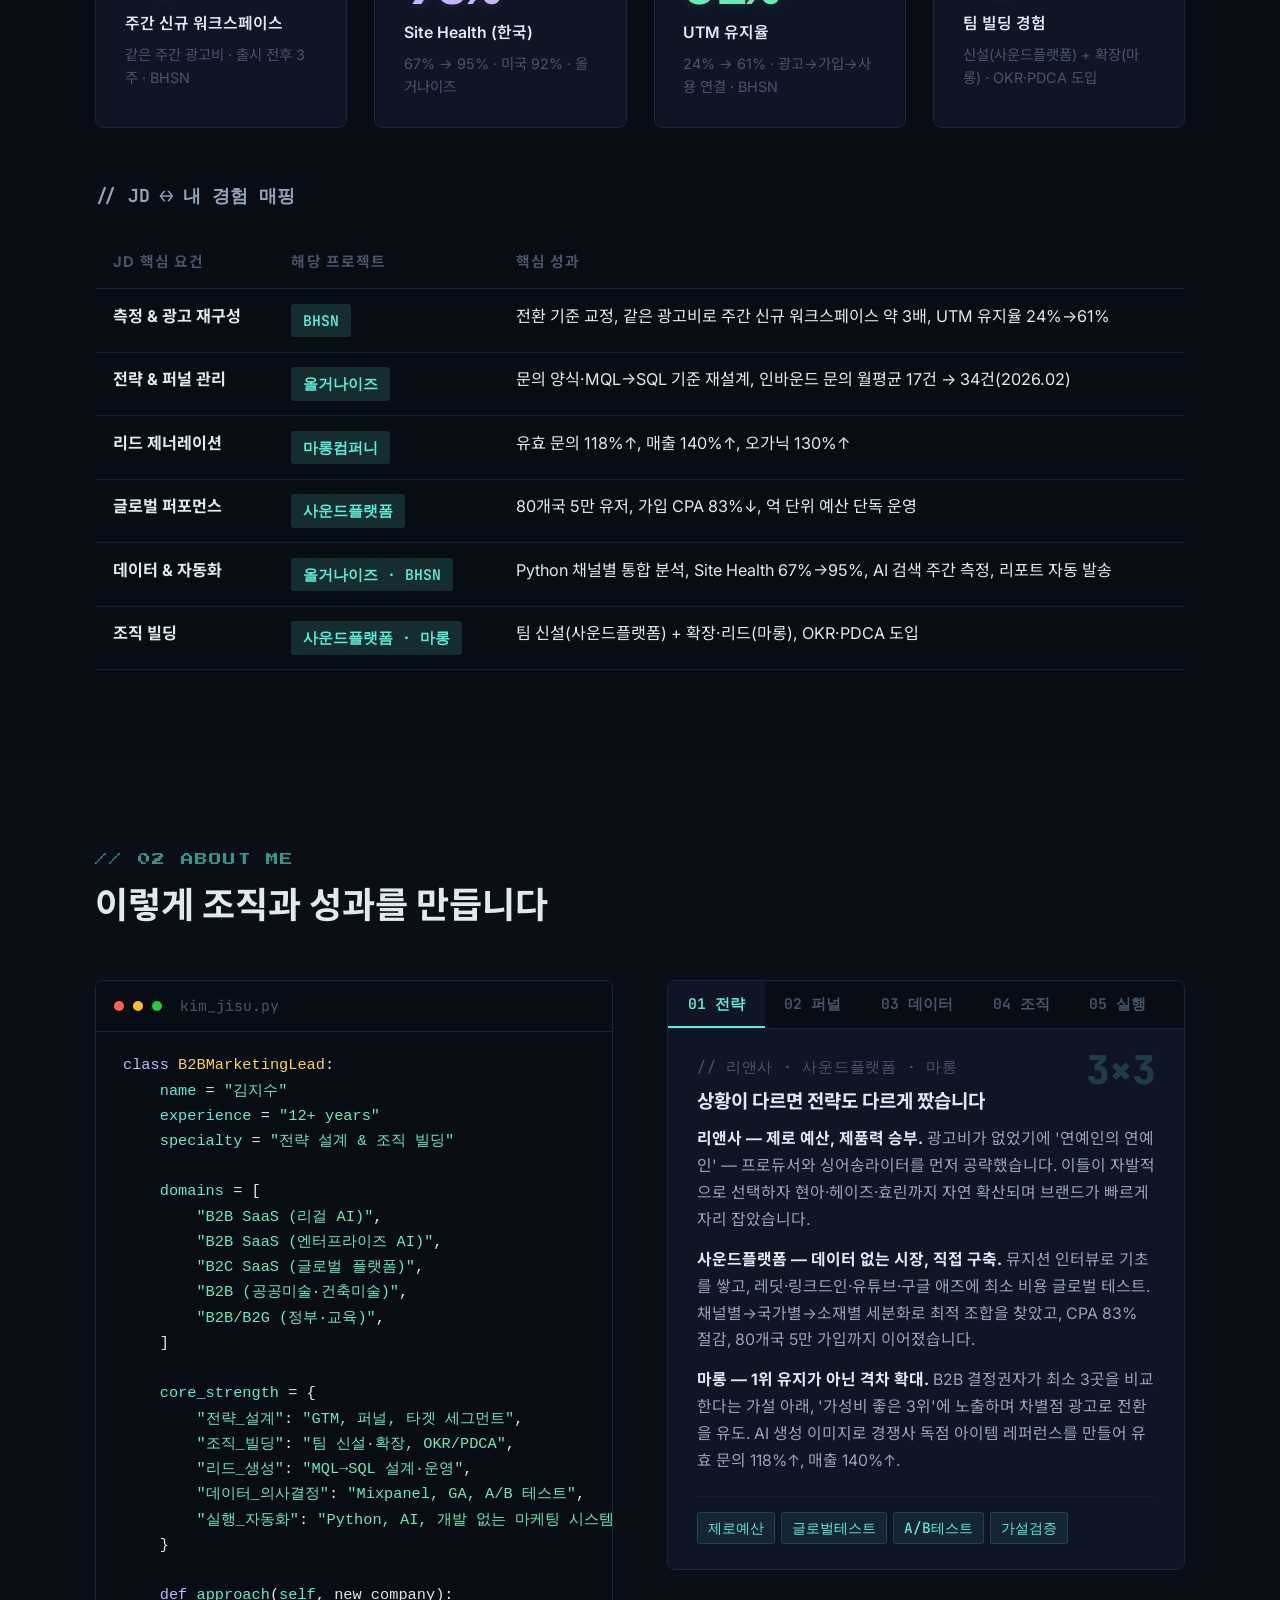
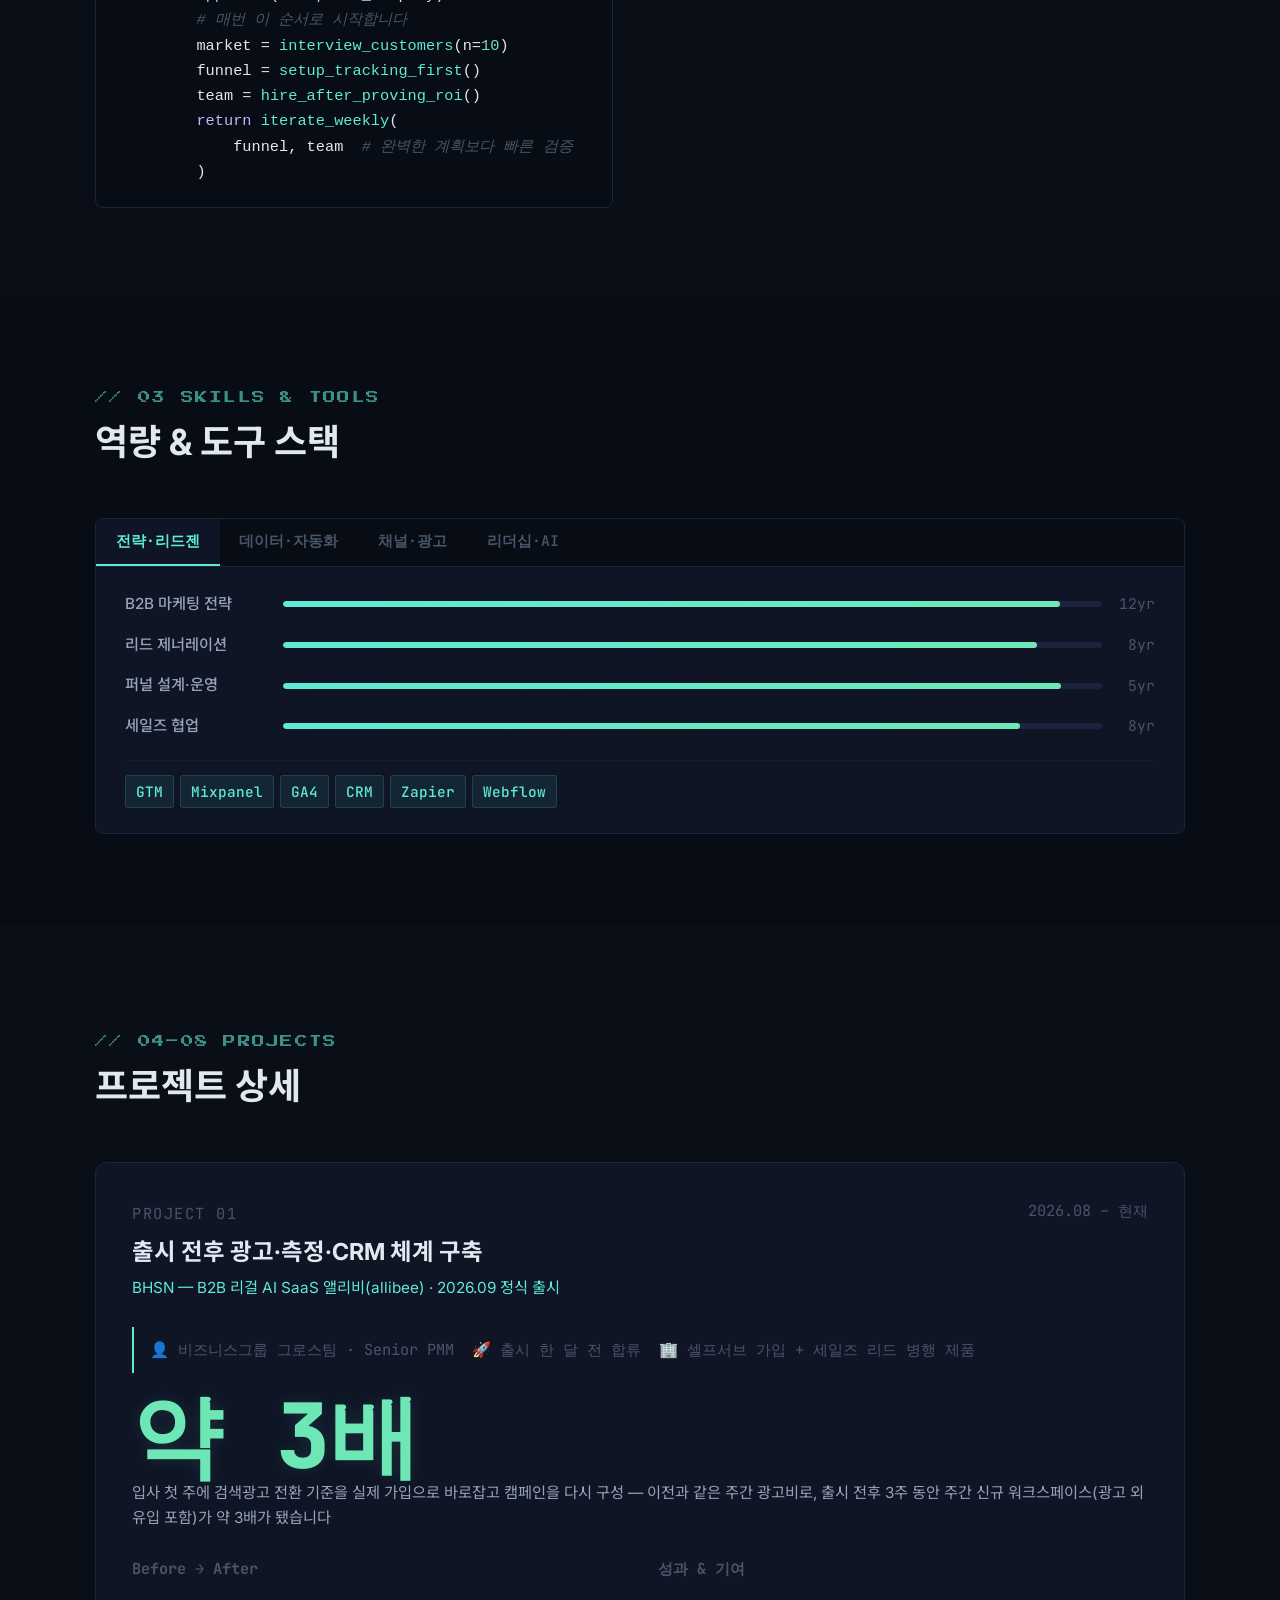
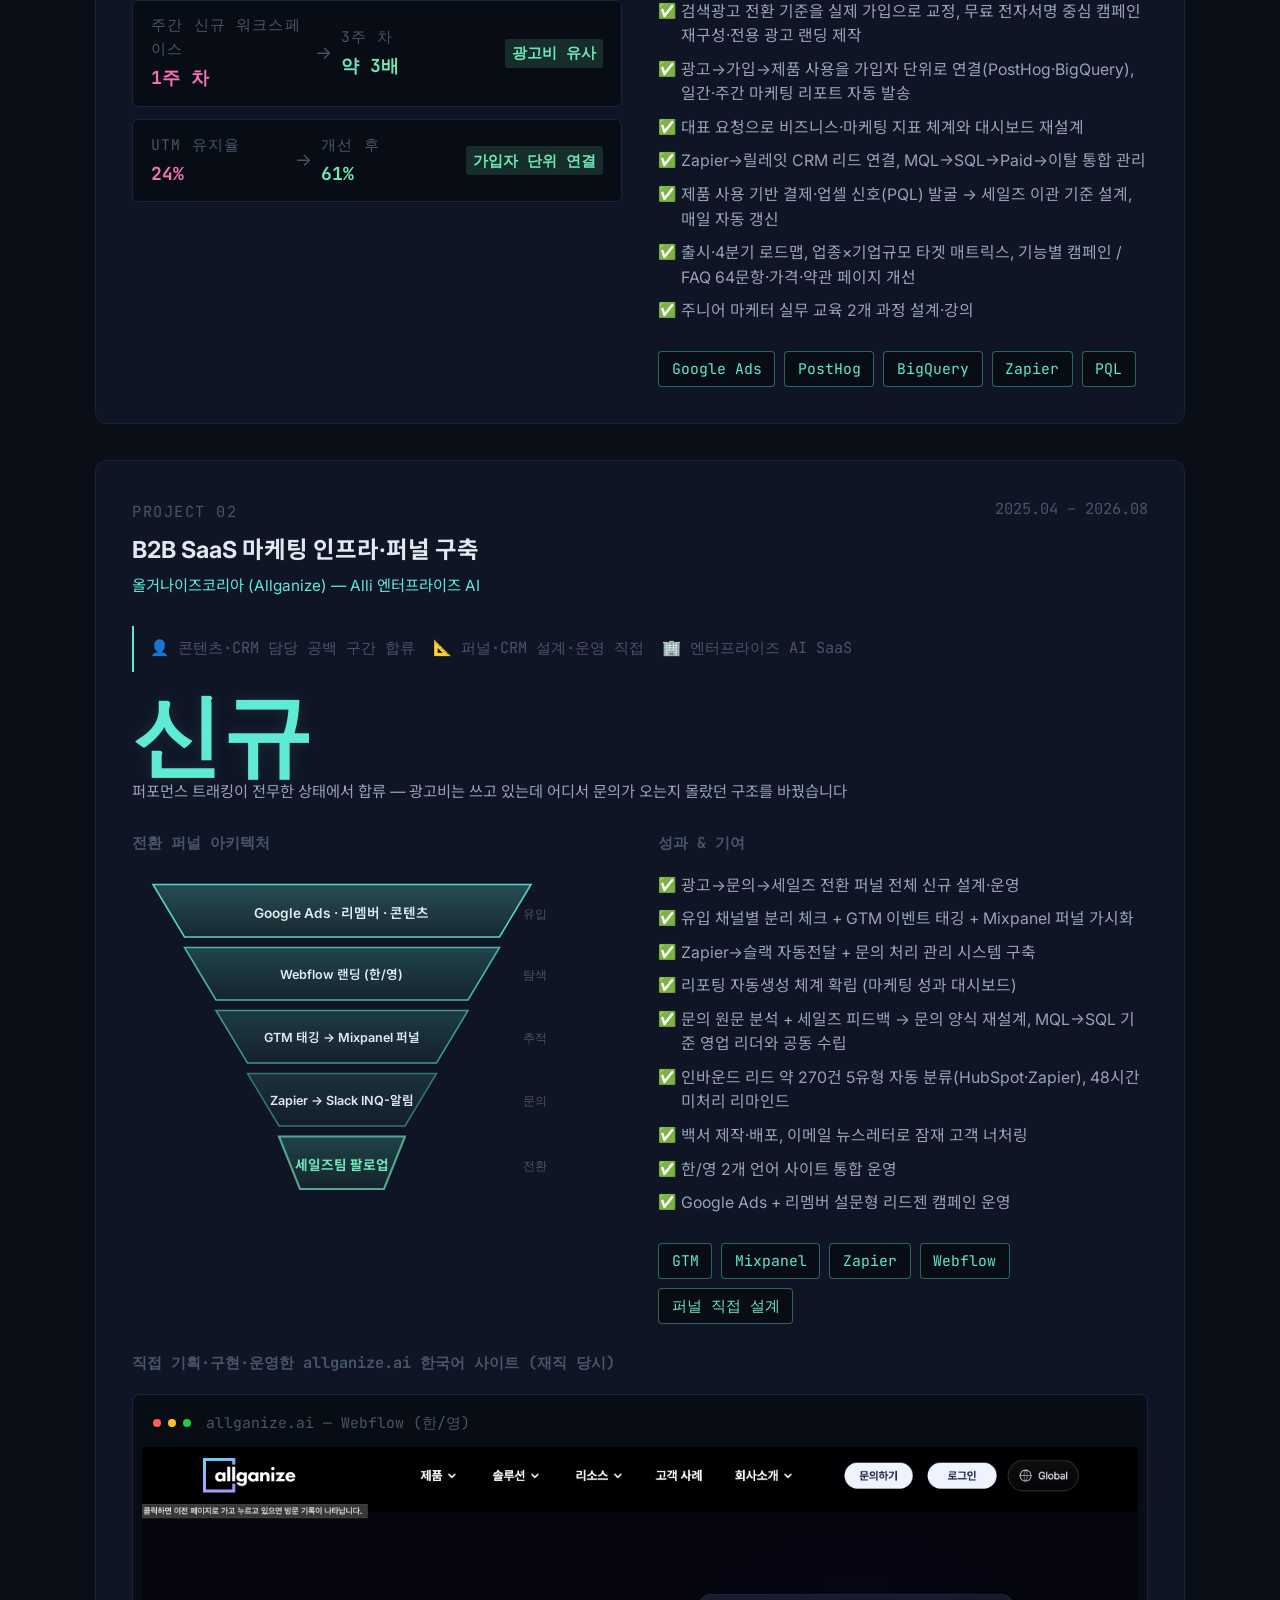
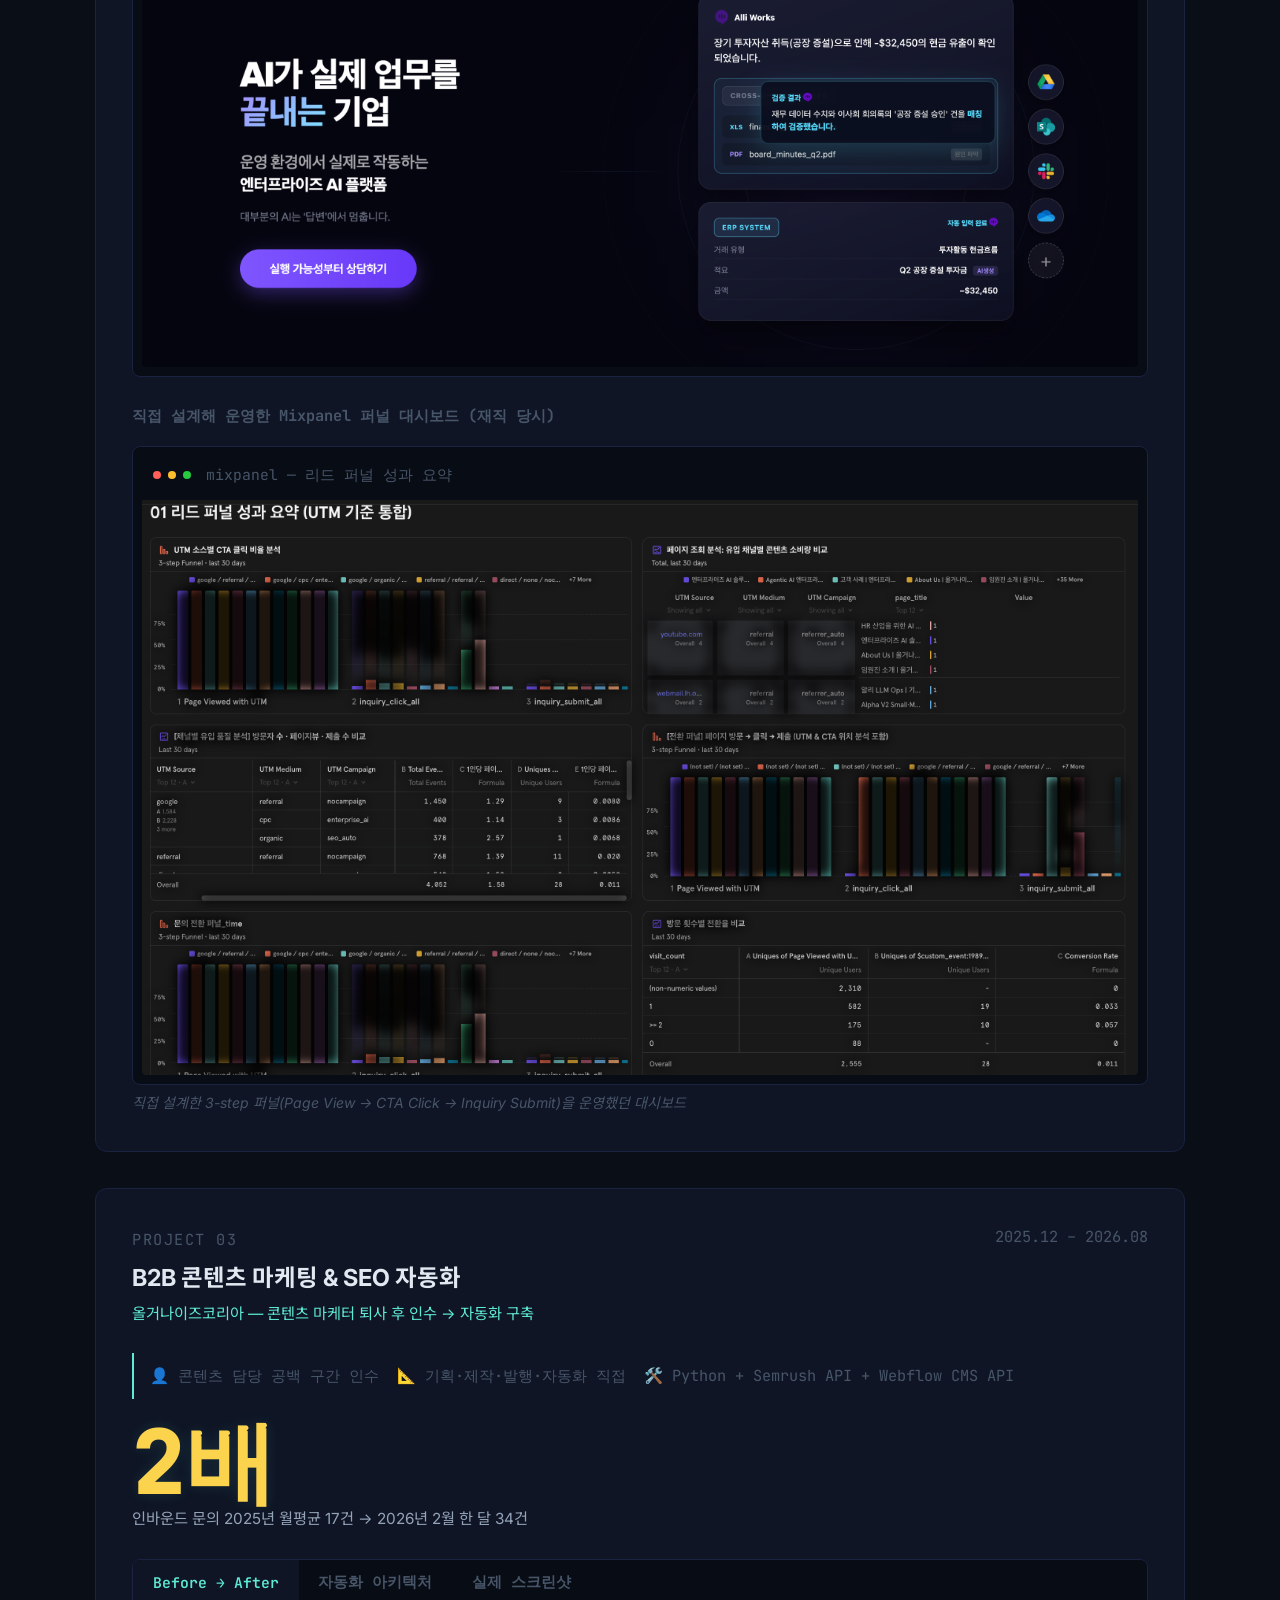
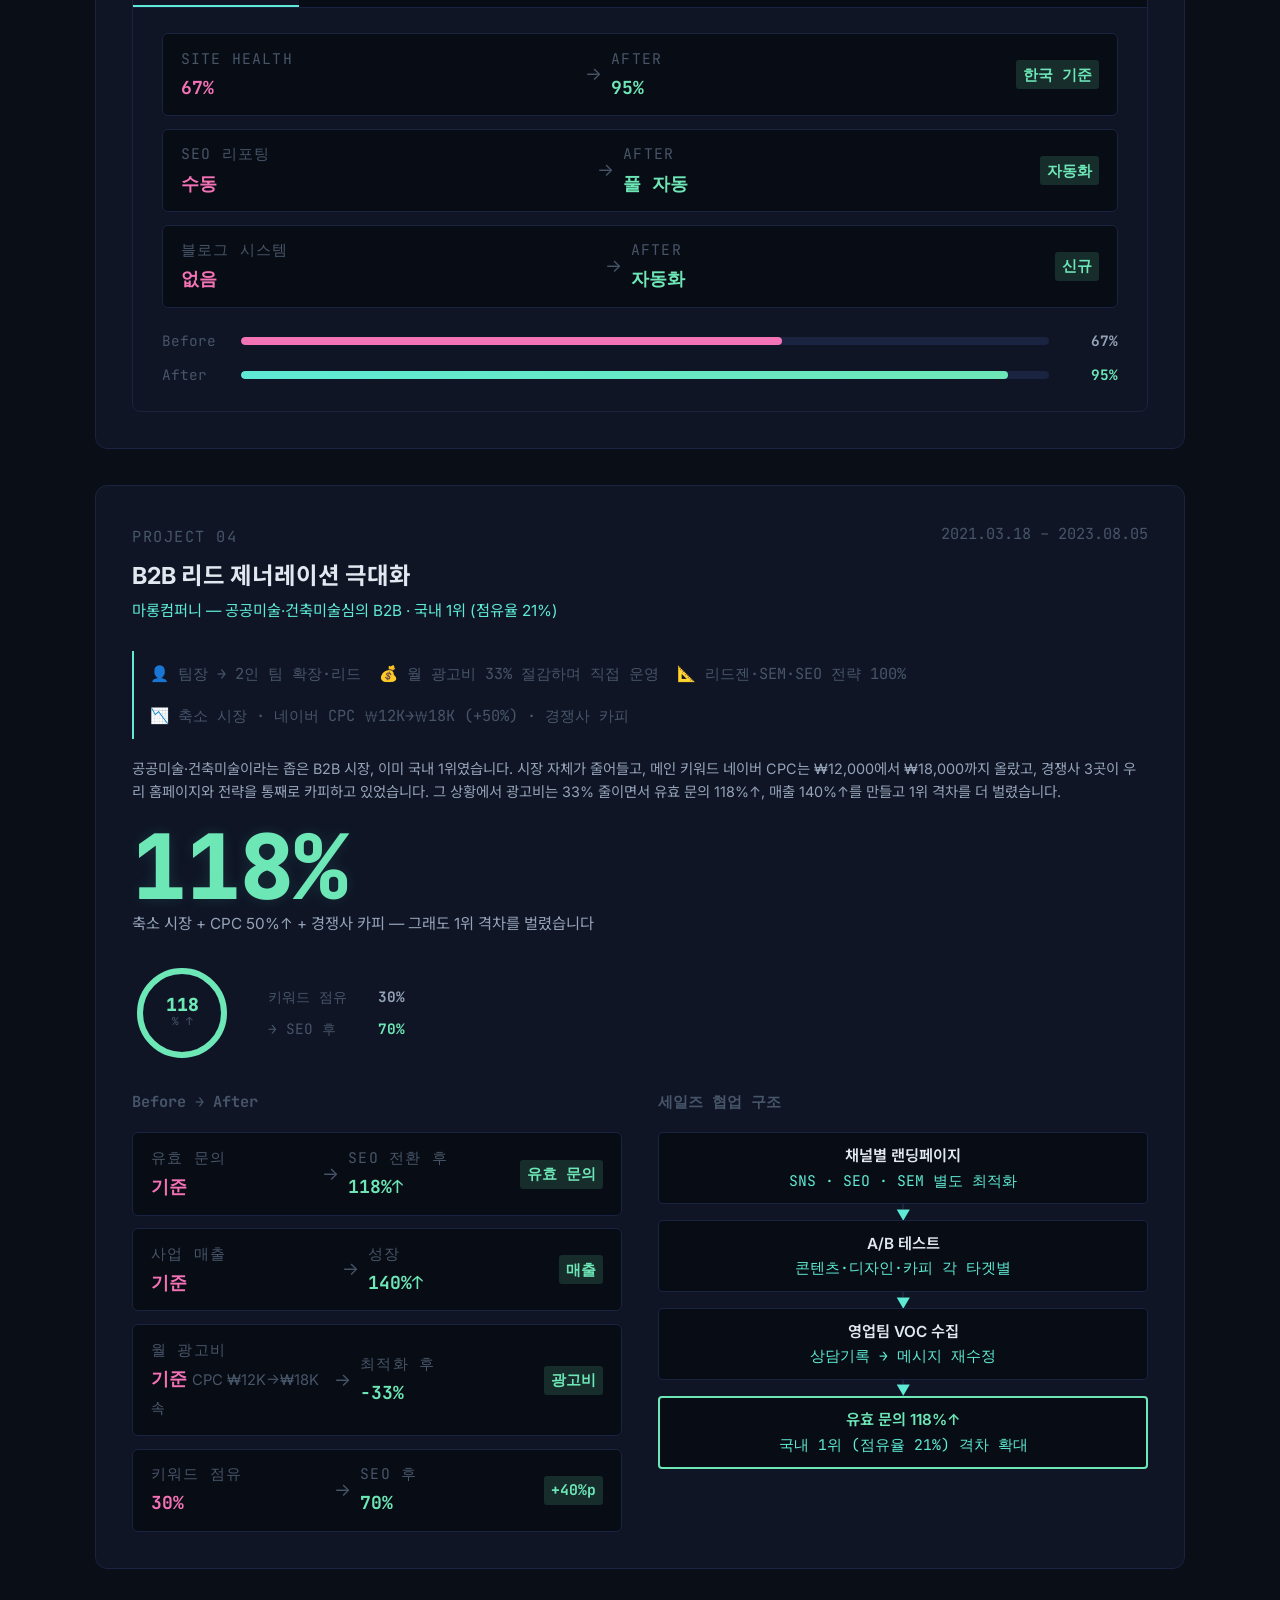
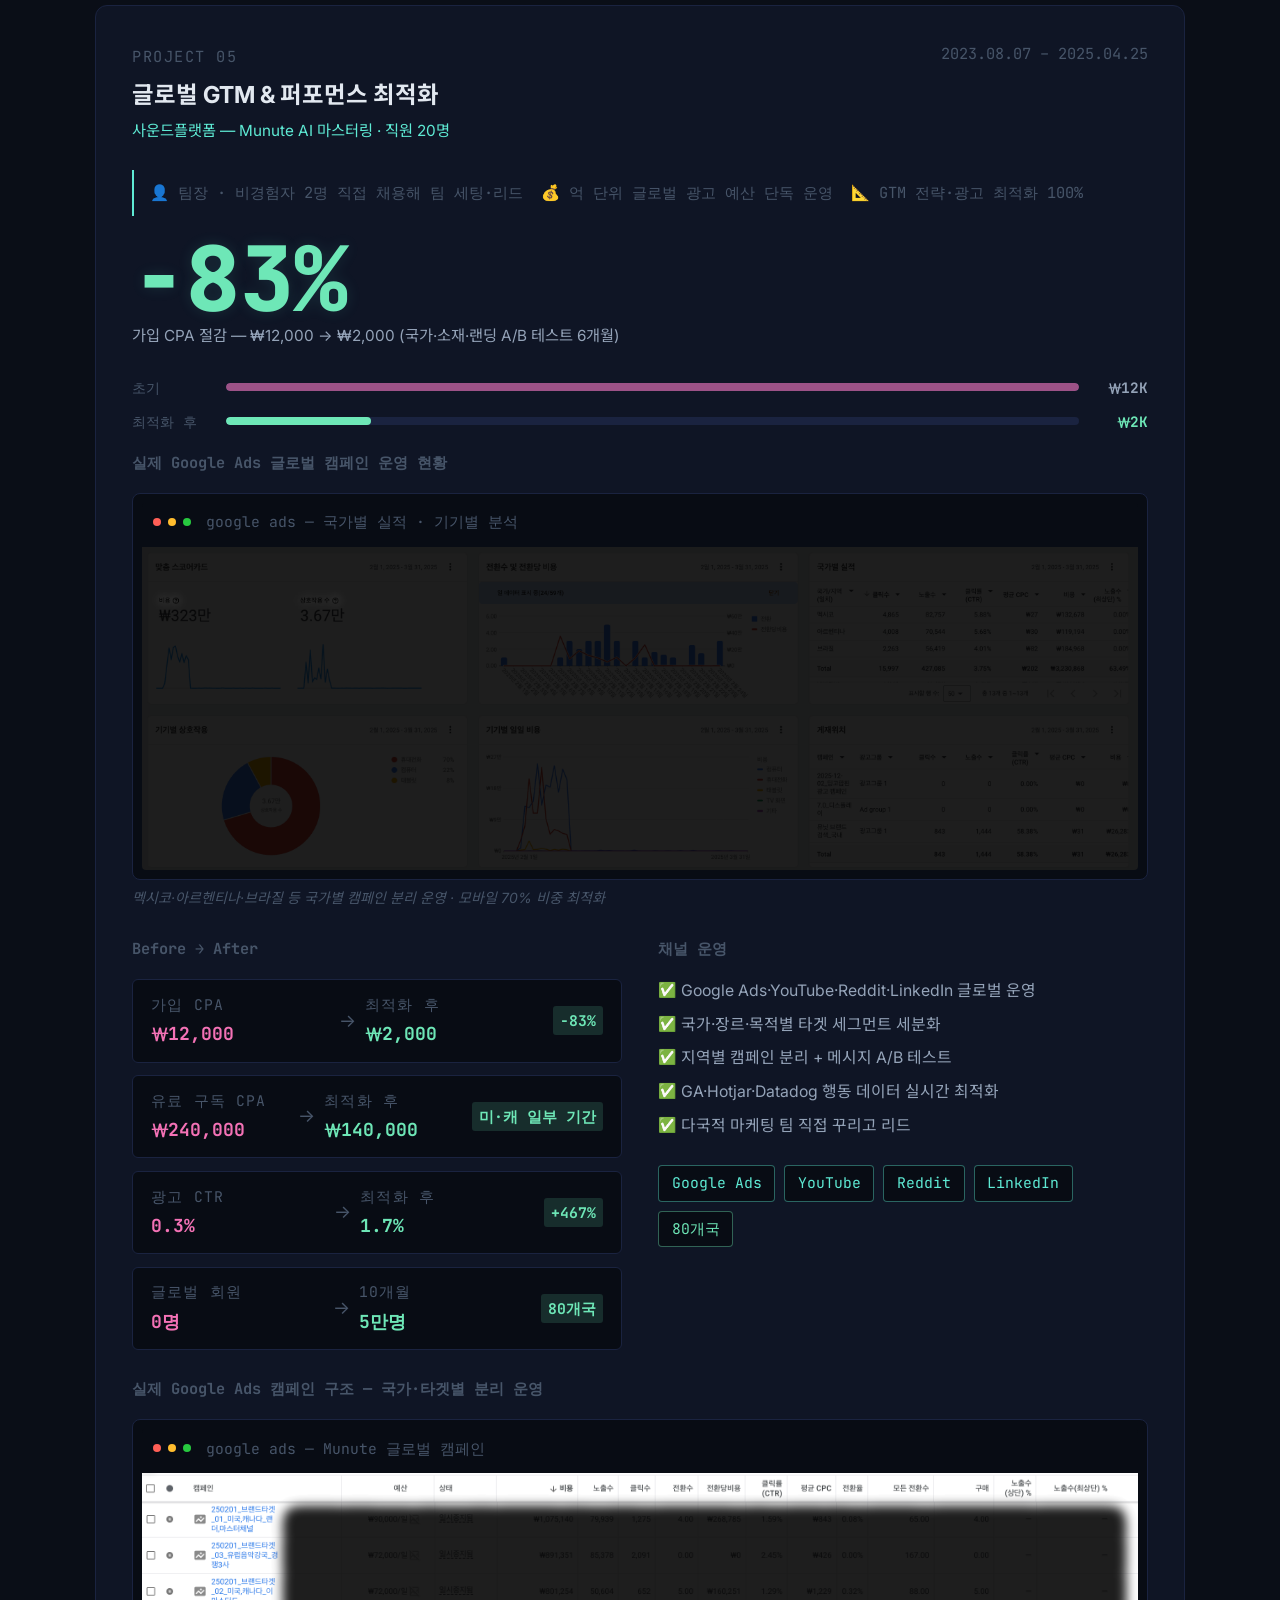
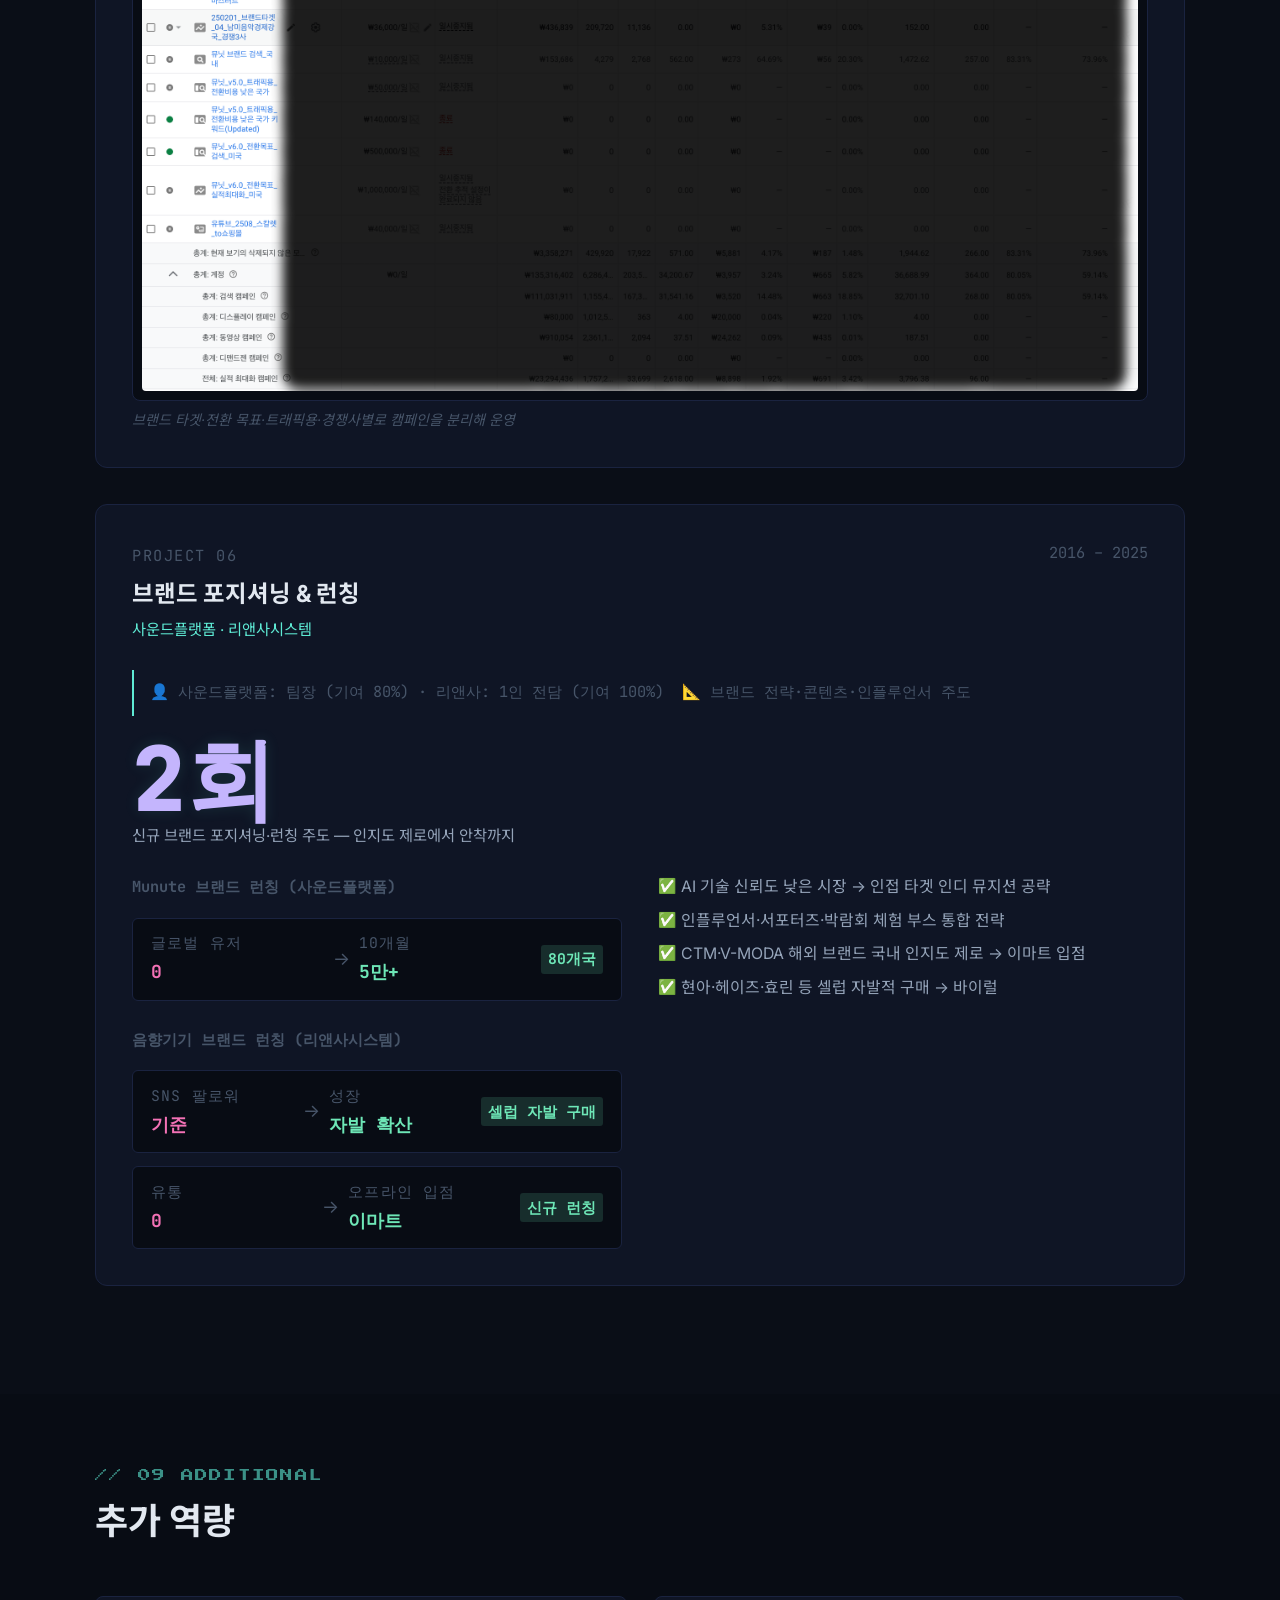
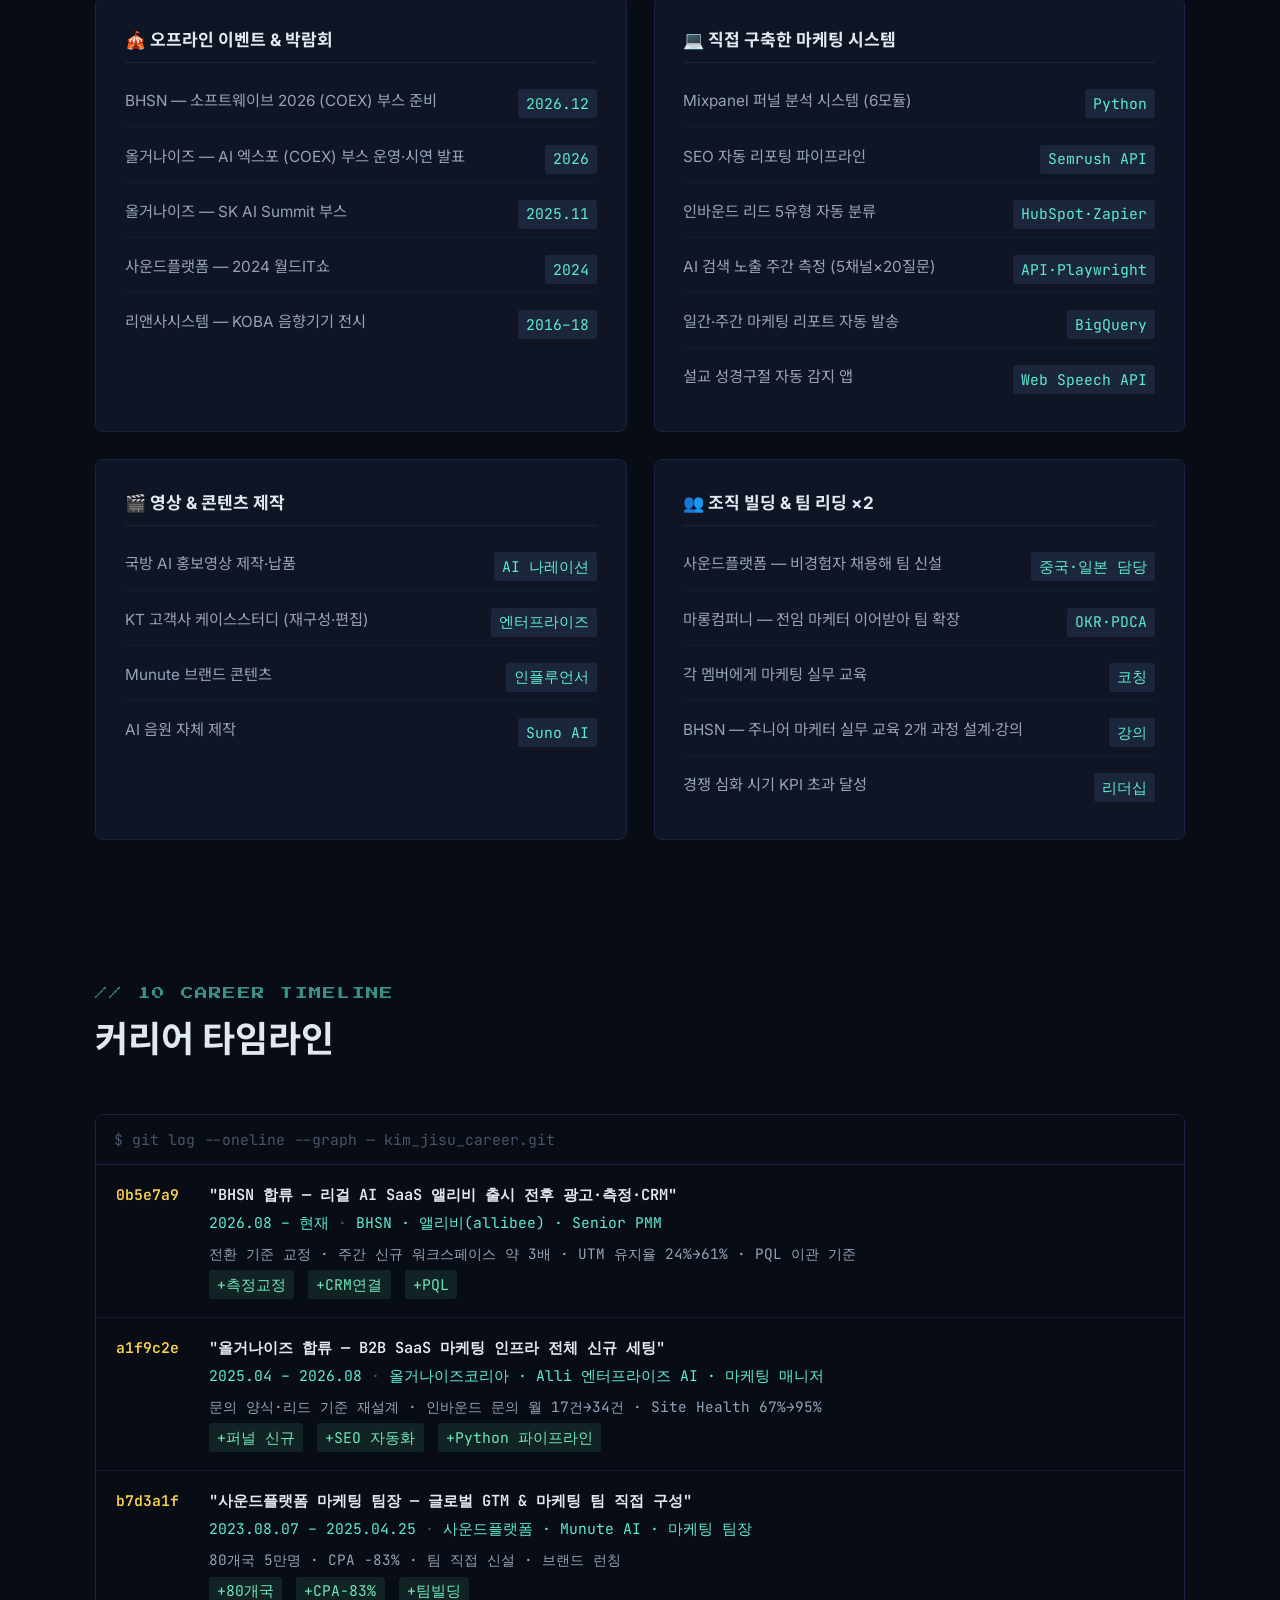
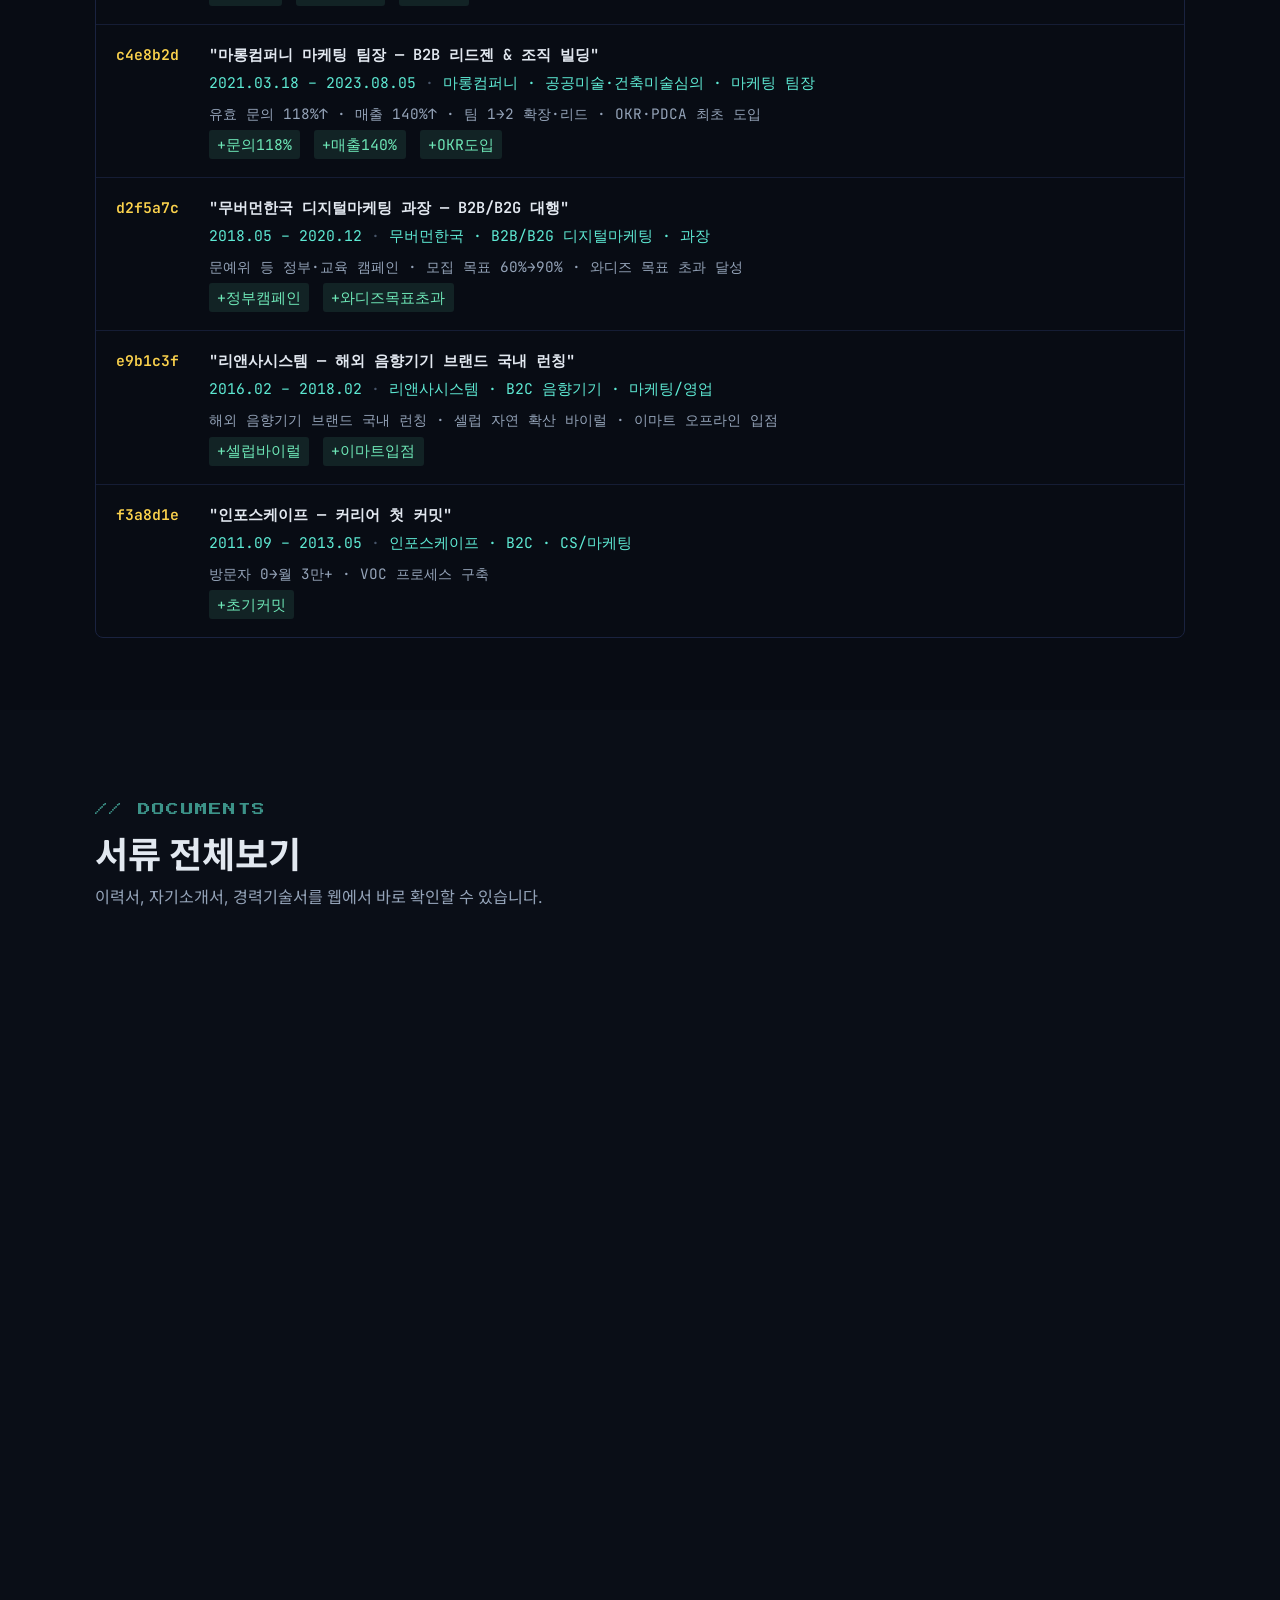
==== commit 497b6017: "포트폴리오 PDF를 가로 슬라이드판(v261109)으로 교체, AI 엑스포 항목 복원 - 세로 index 인쇄본 대신 기존 가로 범용 포트폴리오에 BHSN 장 추가·수치 정리한 9" ====
--- a/index.html
+++ b/index.html
@@ -1075,6 +1075,7 @@
         <div class="additional-card-title">🎪 오프라인 이벤트 & 박람회</div>
         <ul class="additional-list">
           <li><span>BHSN — 소프트웨이브 2026 (COEX) 부스 준비</span><span class="additional-badge">2026.12</span></li>
+          <li><span>올거나이즈 — AI 엑스포 (COEX) 부스 운영·시연 발표</span><span class="additional-badge">2026</span></li>
           <li><span>올거나이즈 — SK AI Summit 부스</span><span class="additional-badge">2025.11</span></li>
           <li><span>사운드플랫폼 — 2024 월드IT쇼</span><span class="additional-badge">2024</span></li>
           <li><span>리앤사시스템 — KOBA 음향기기 전시</span><span class="additional-badge">2016–18</span></li>
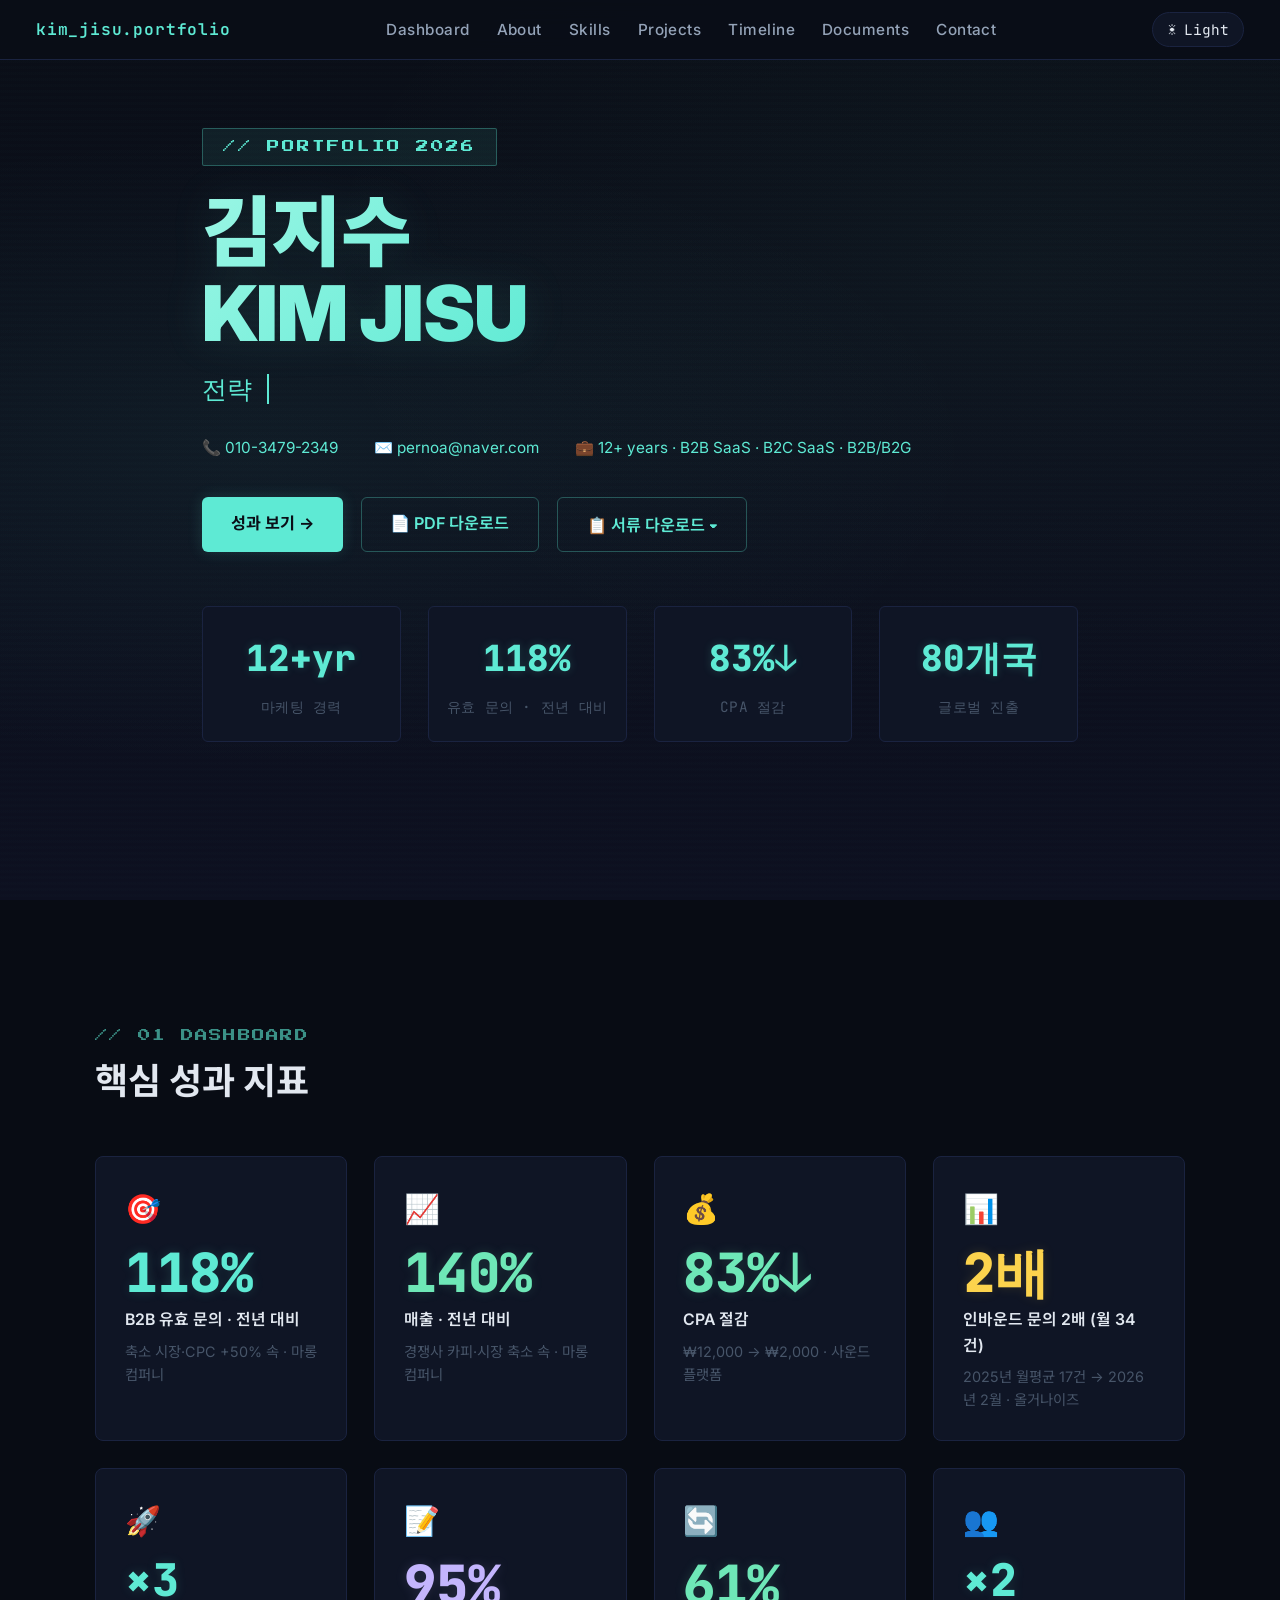
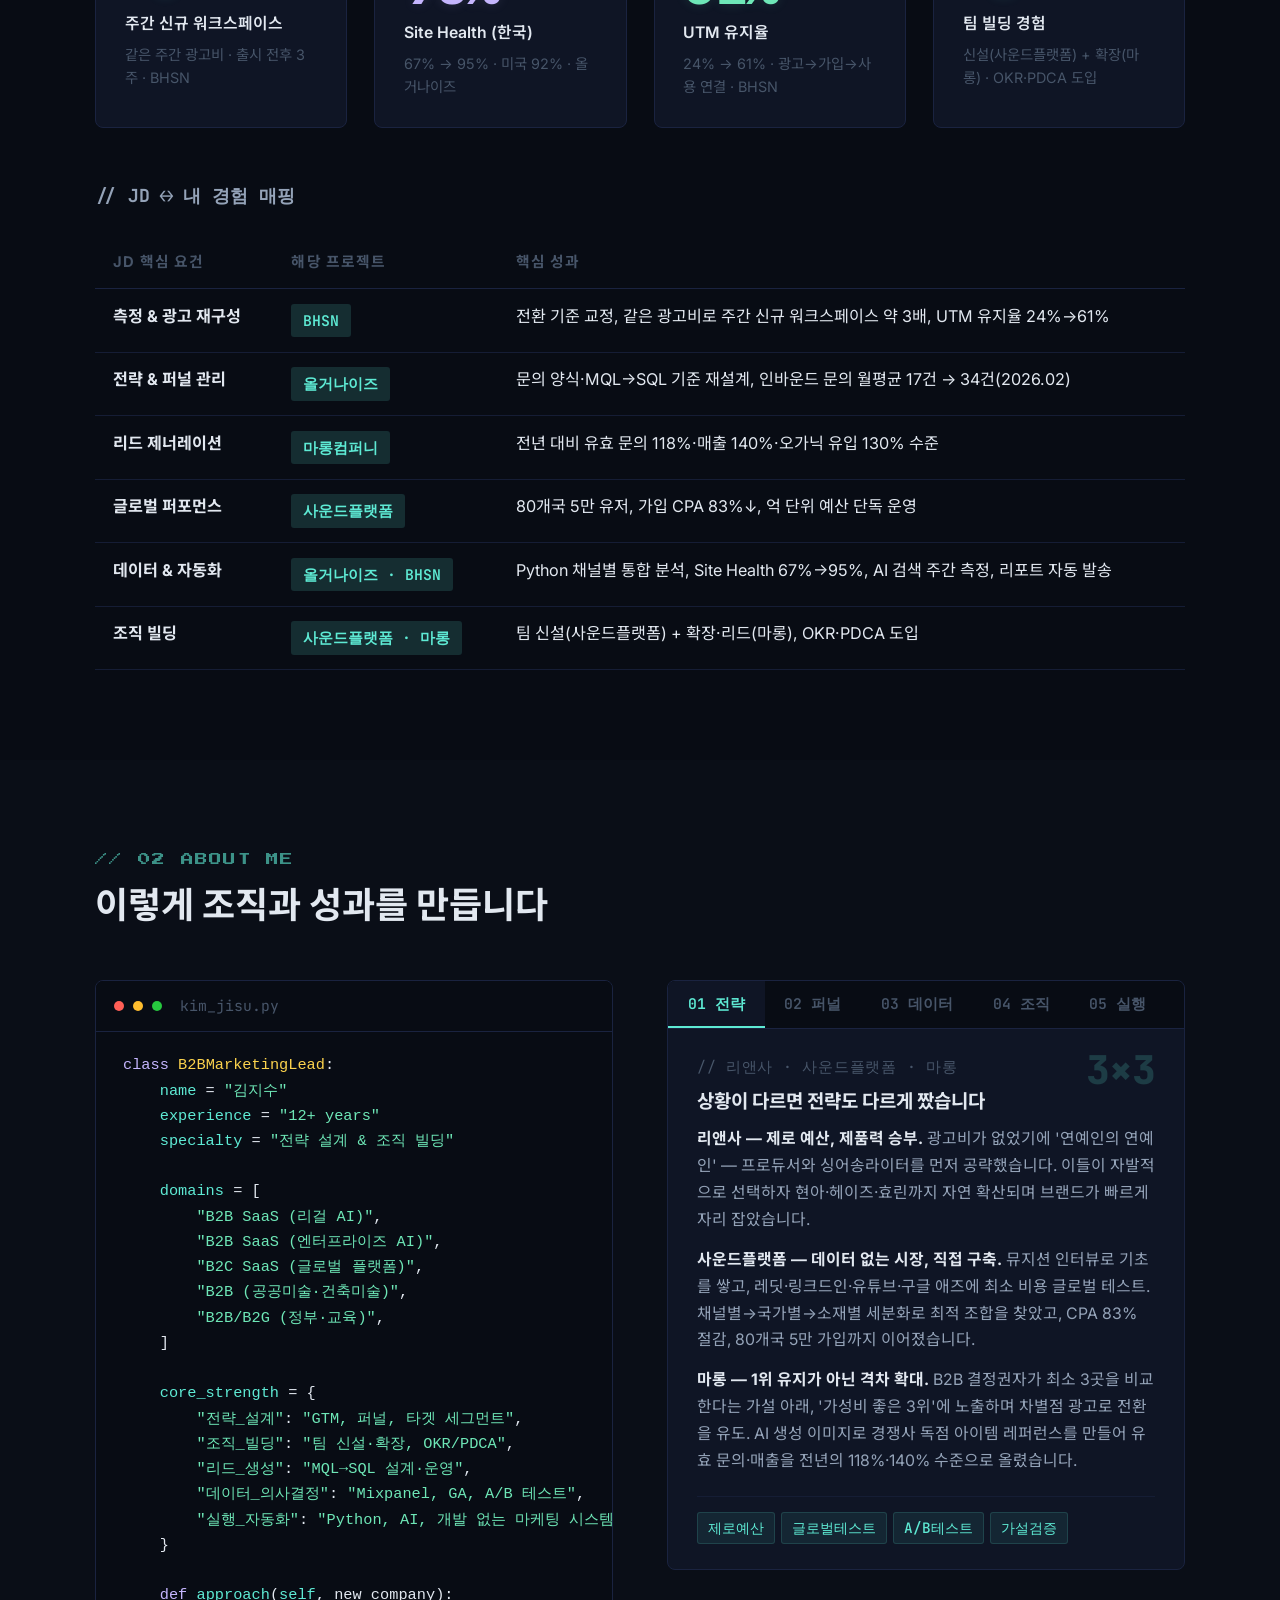
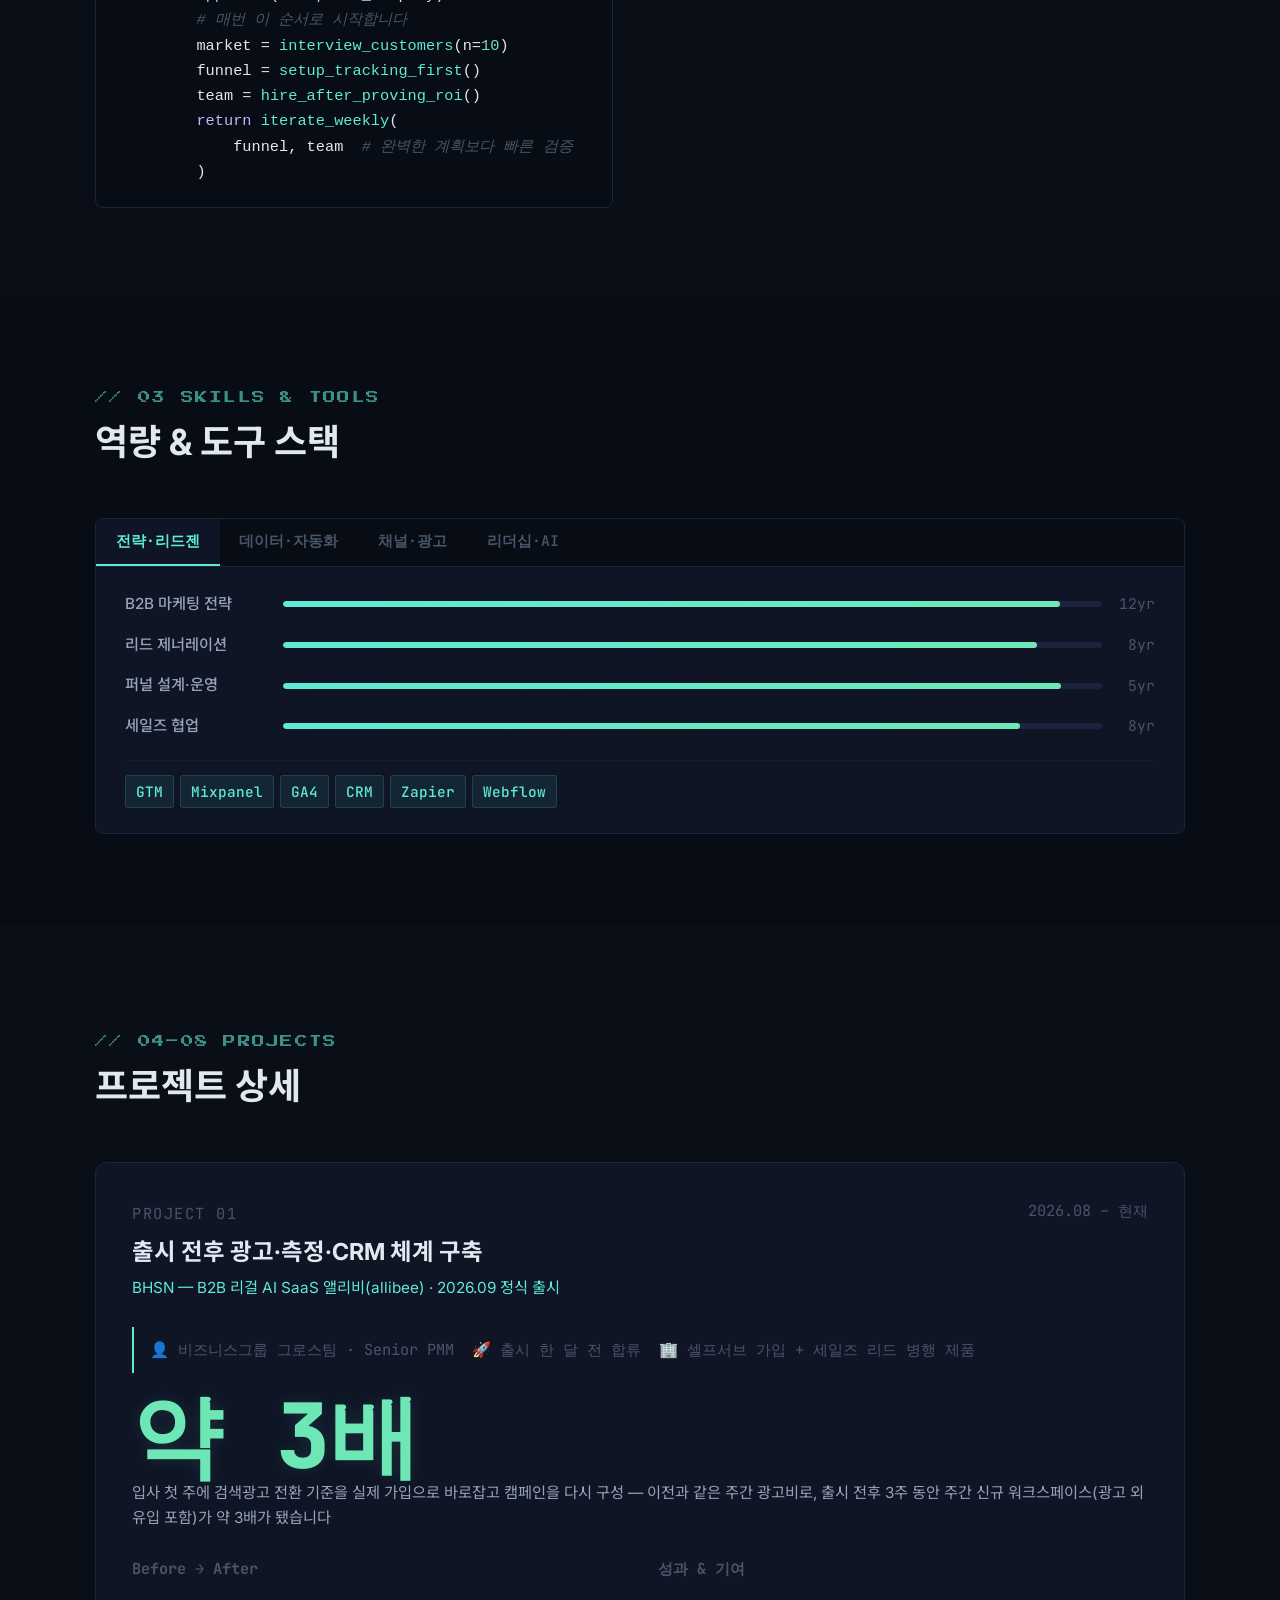
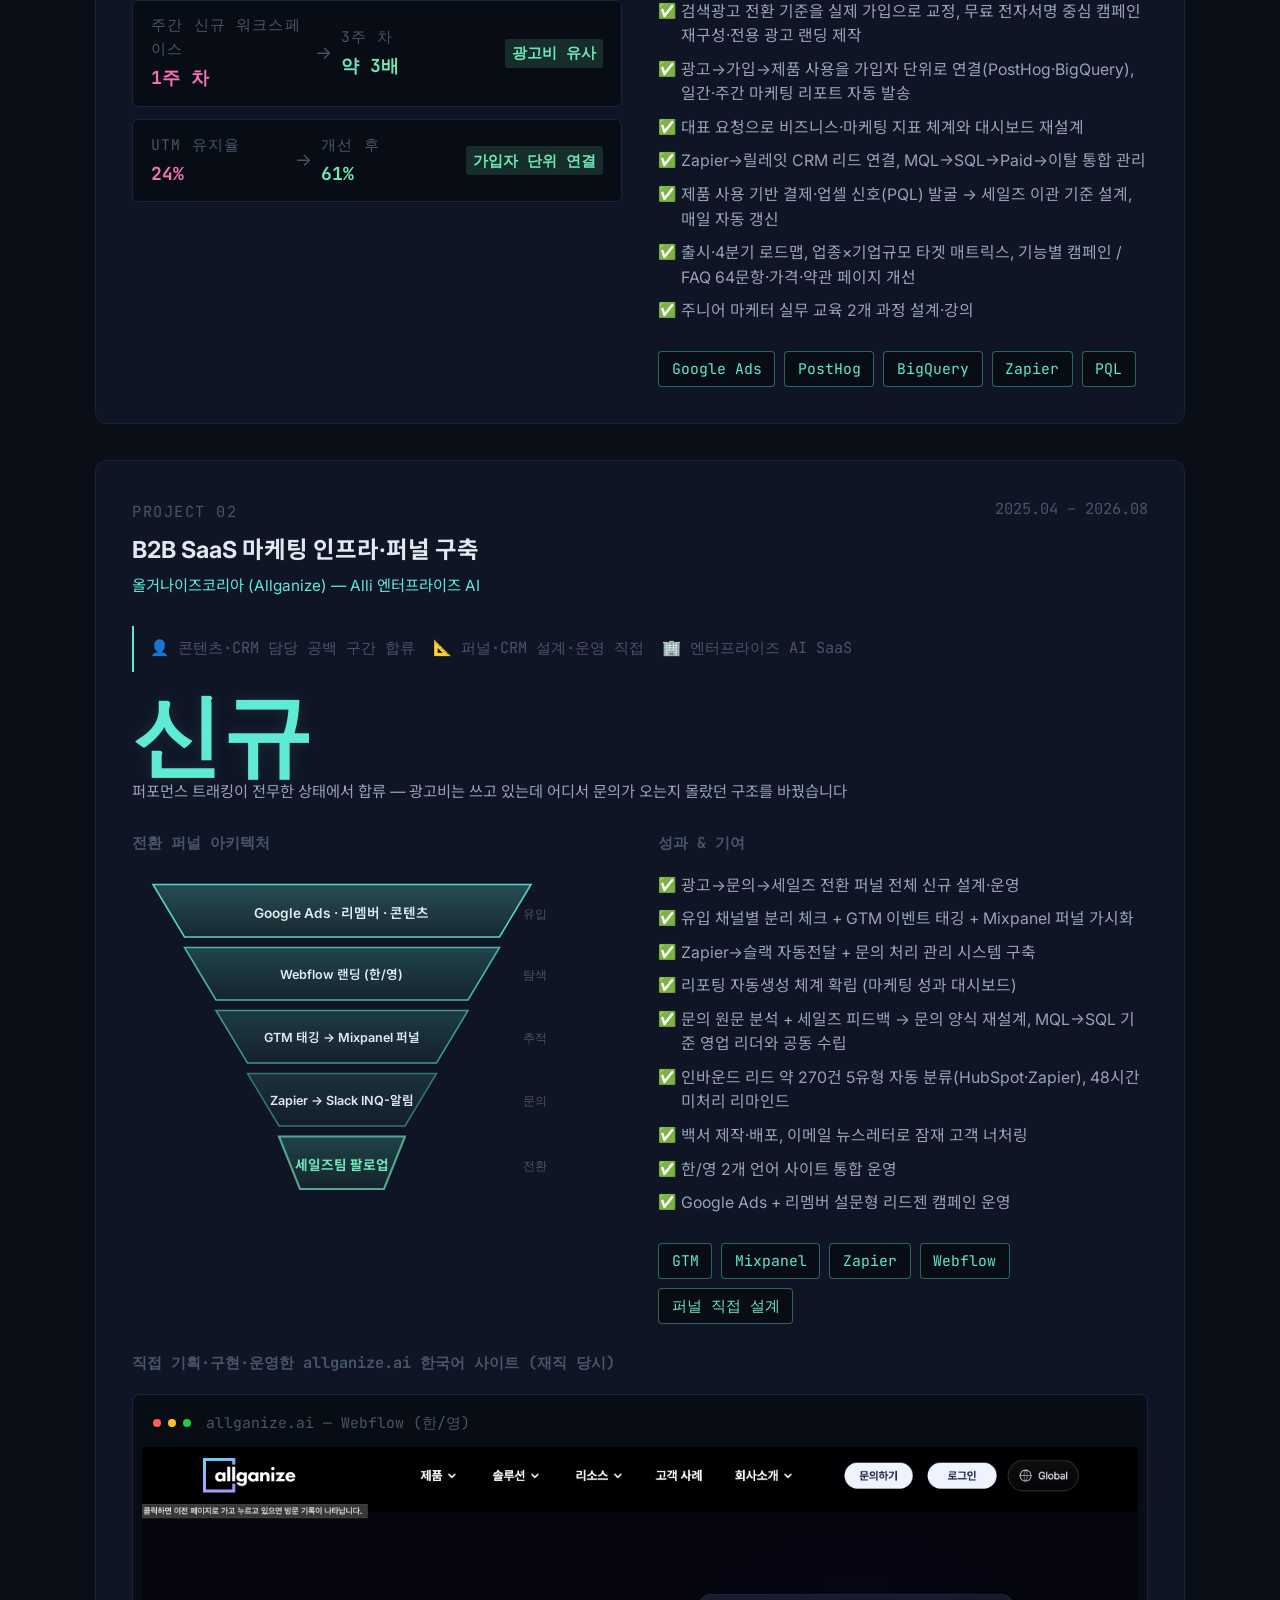
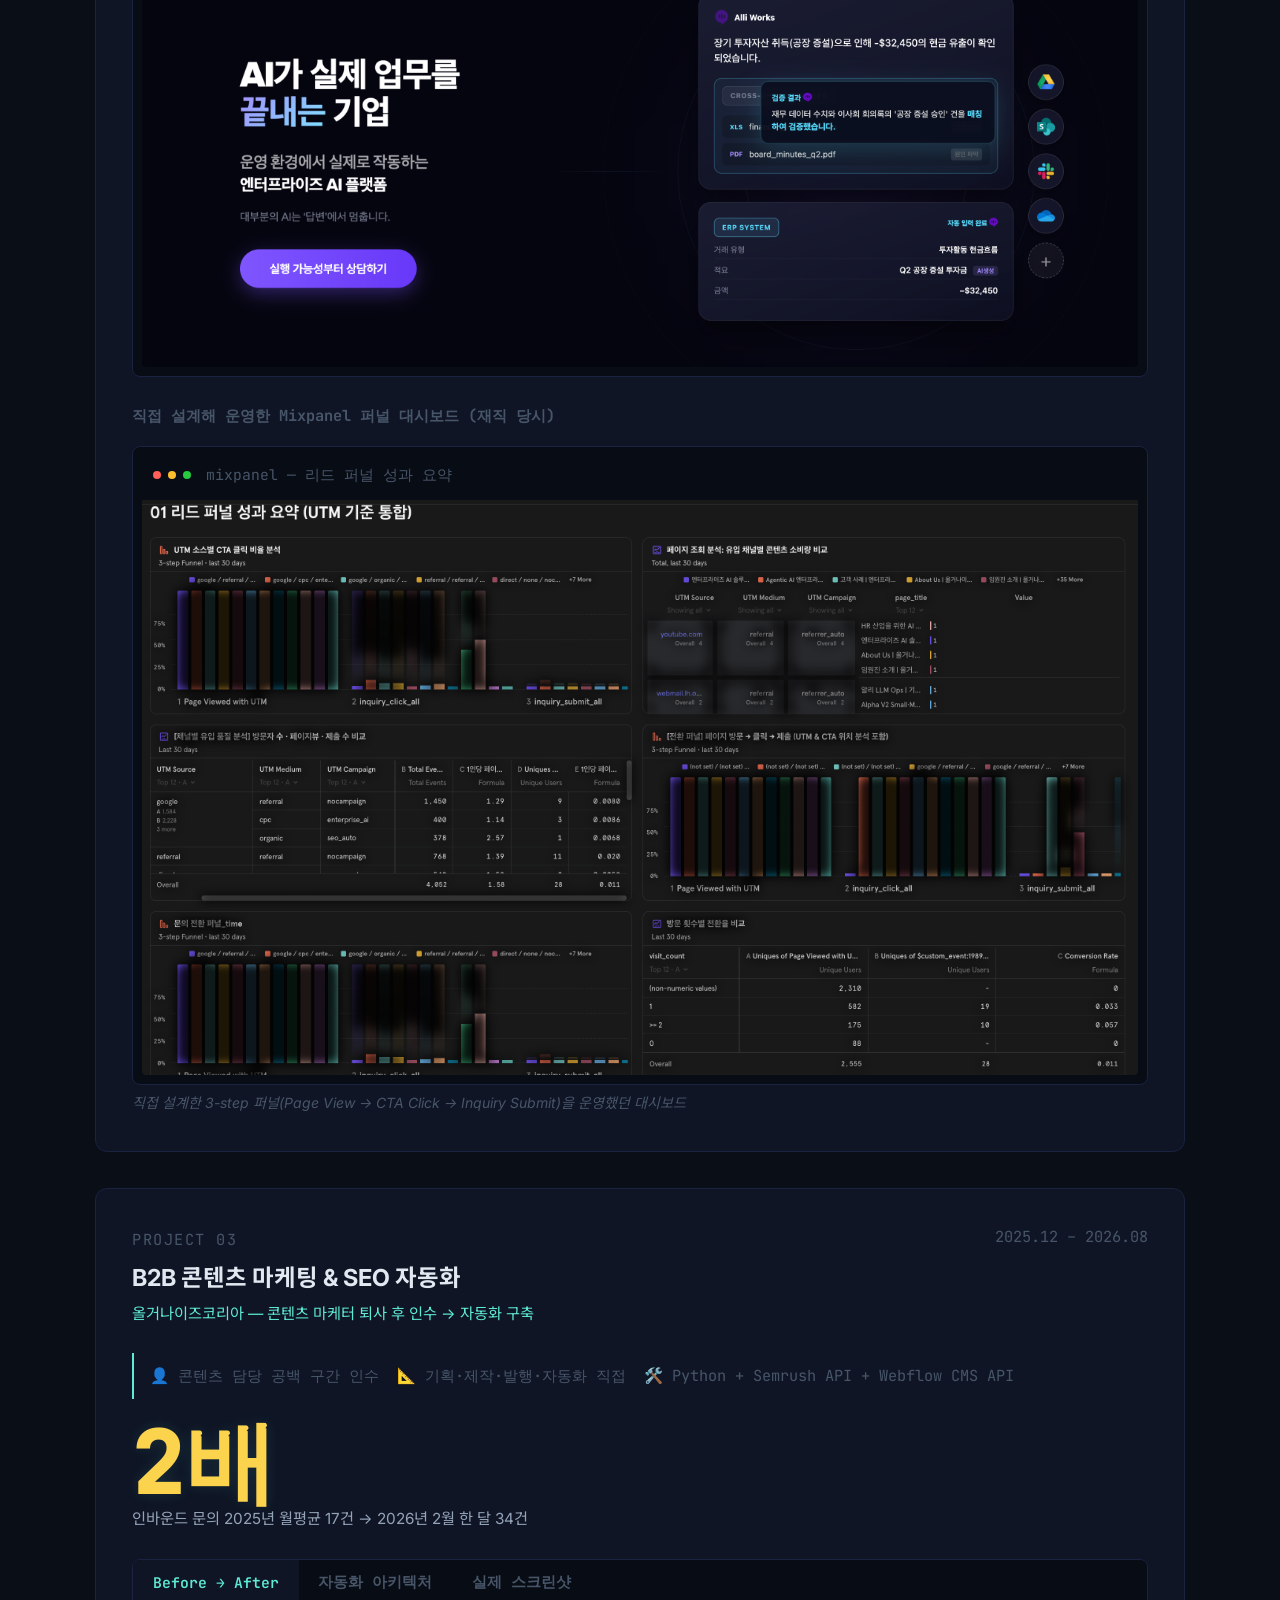
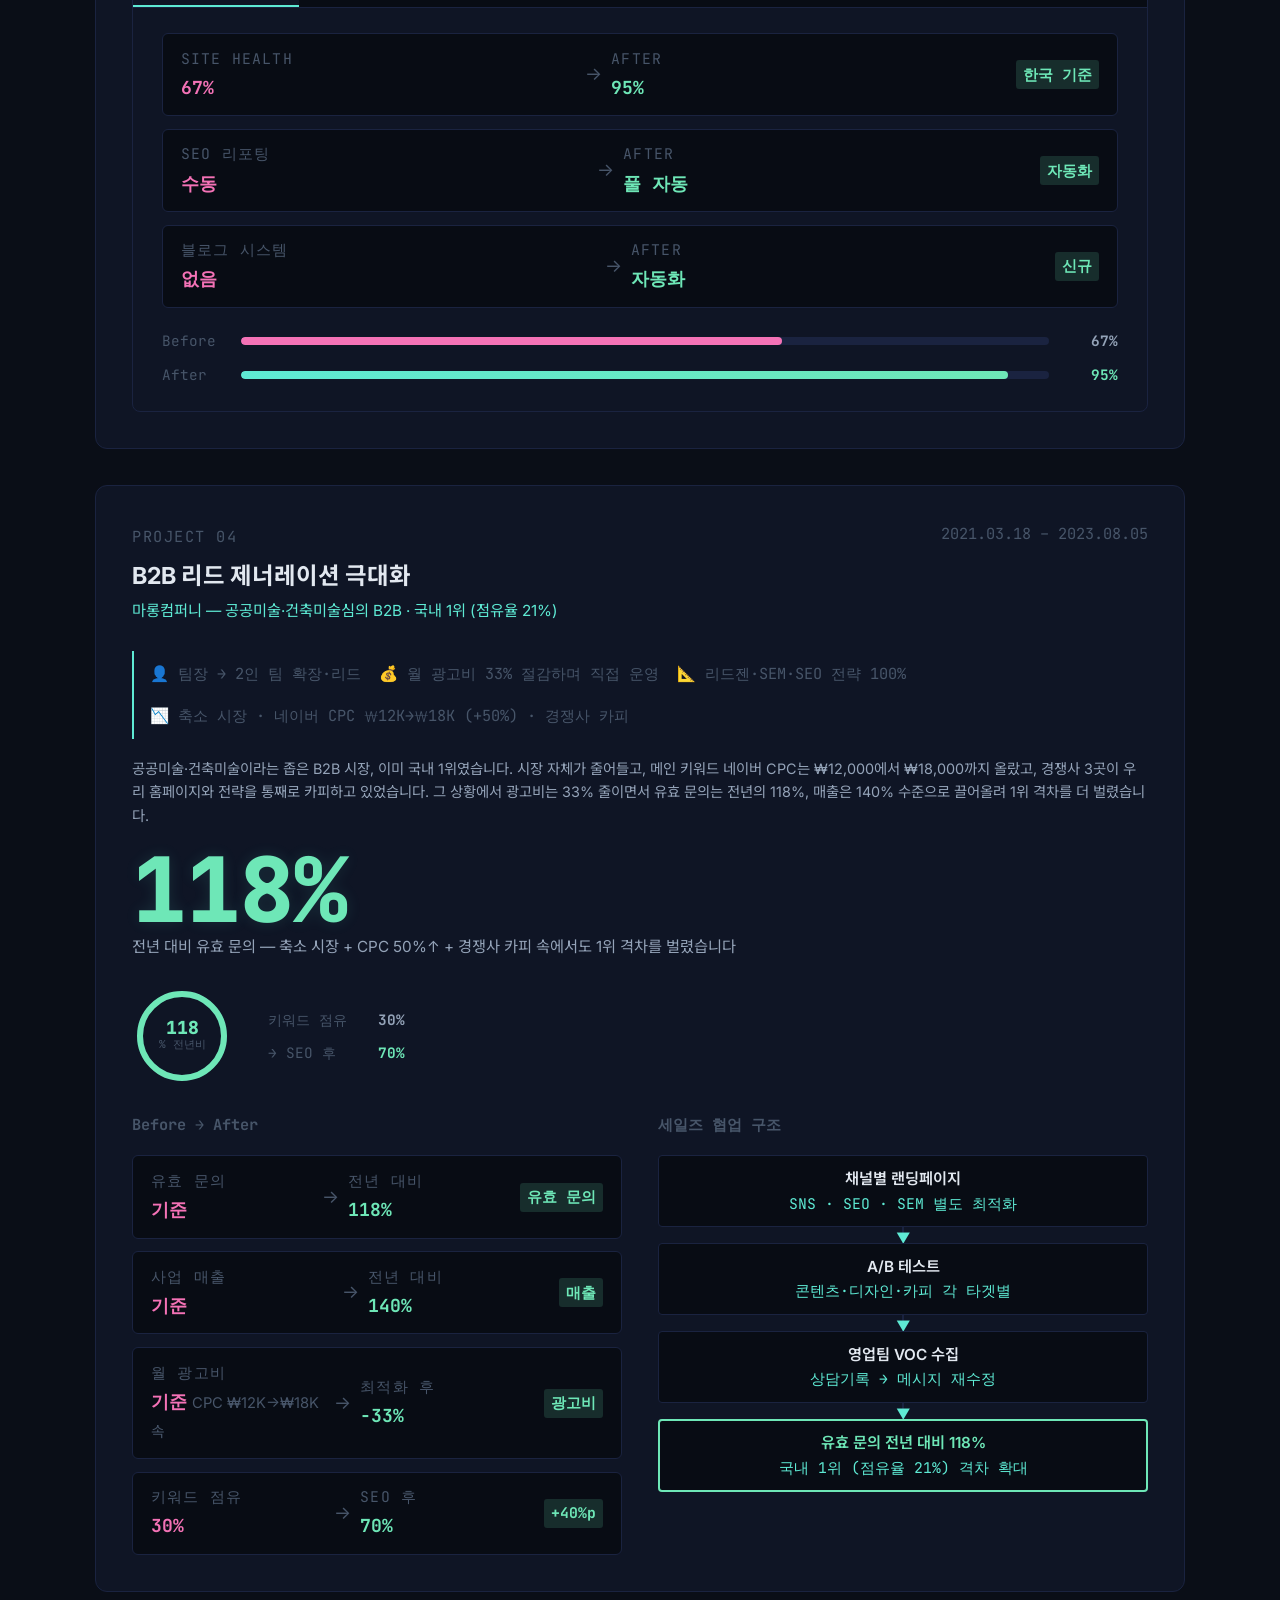
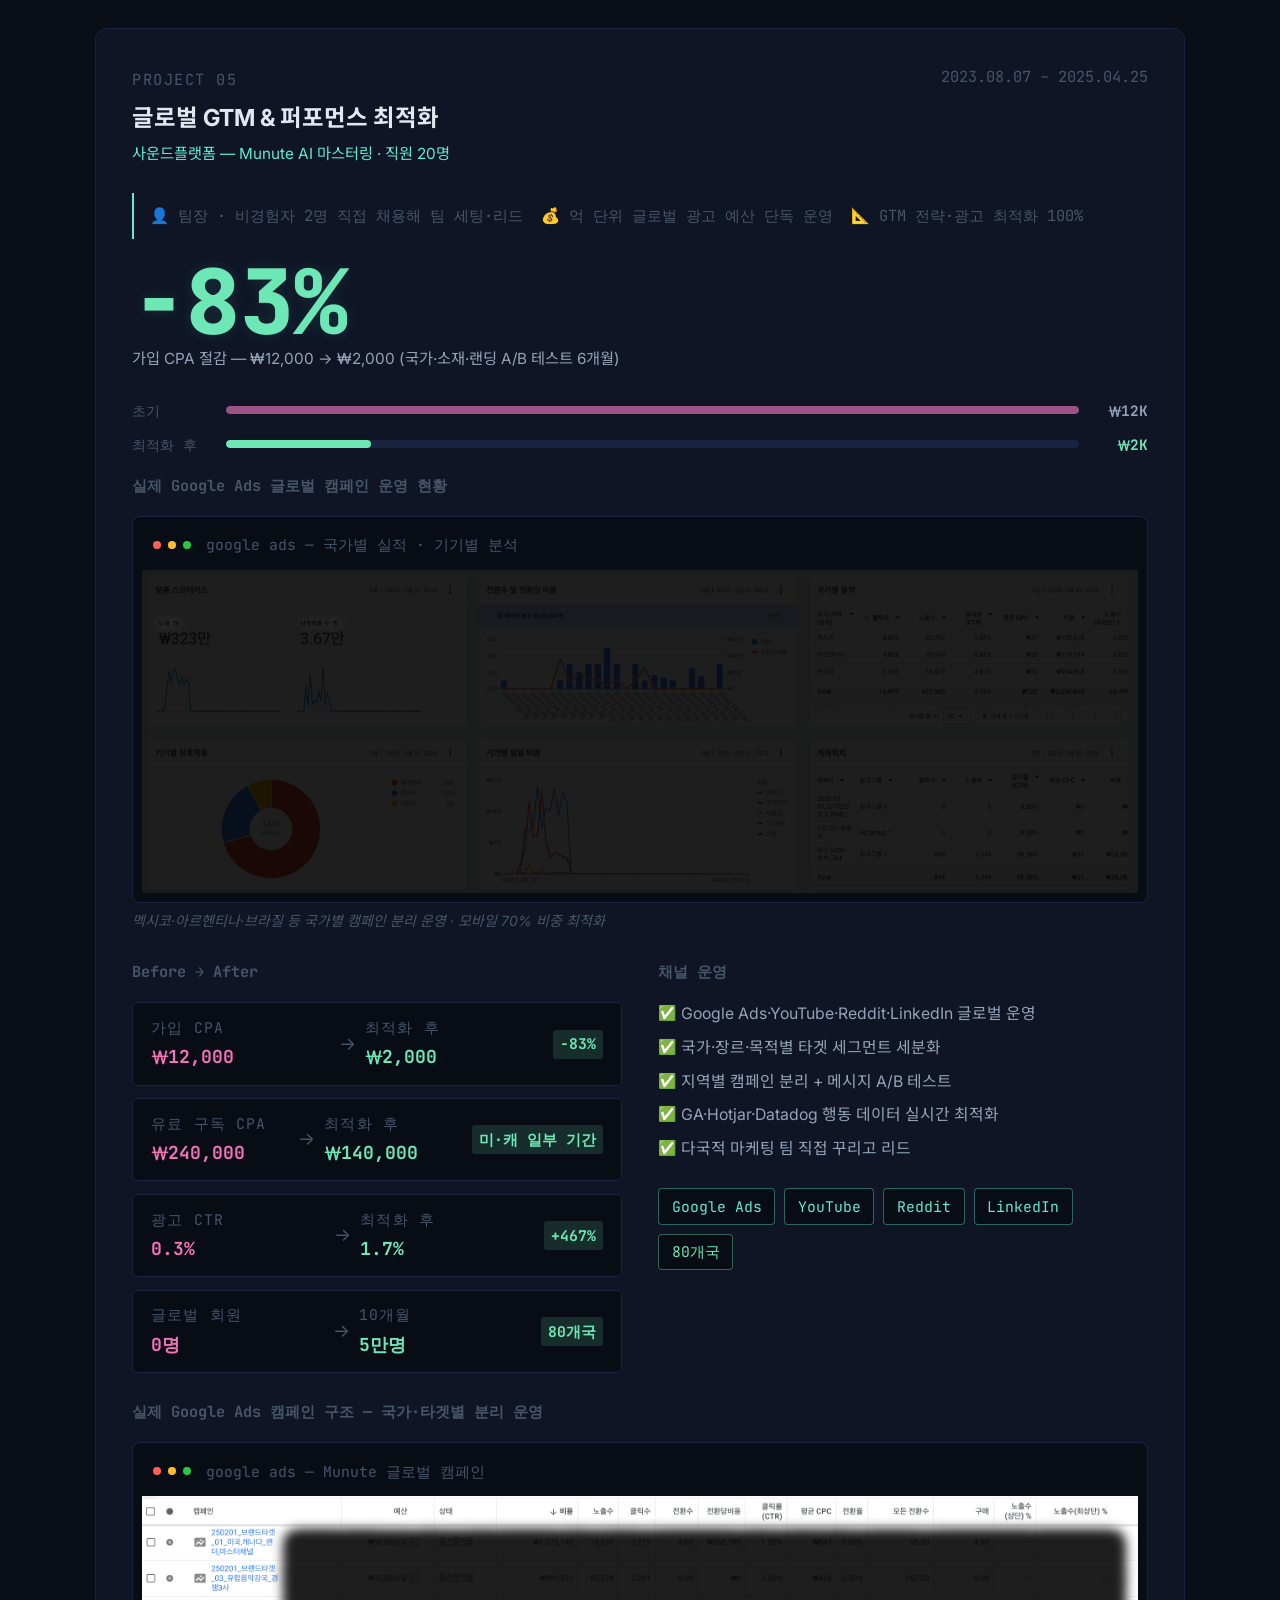
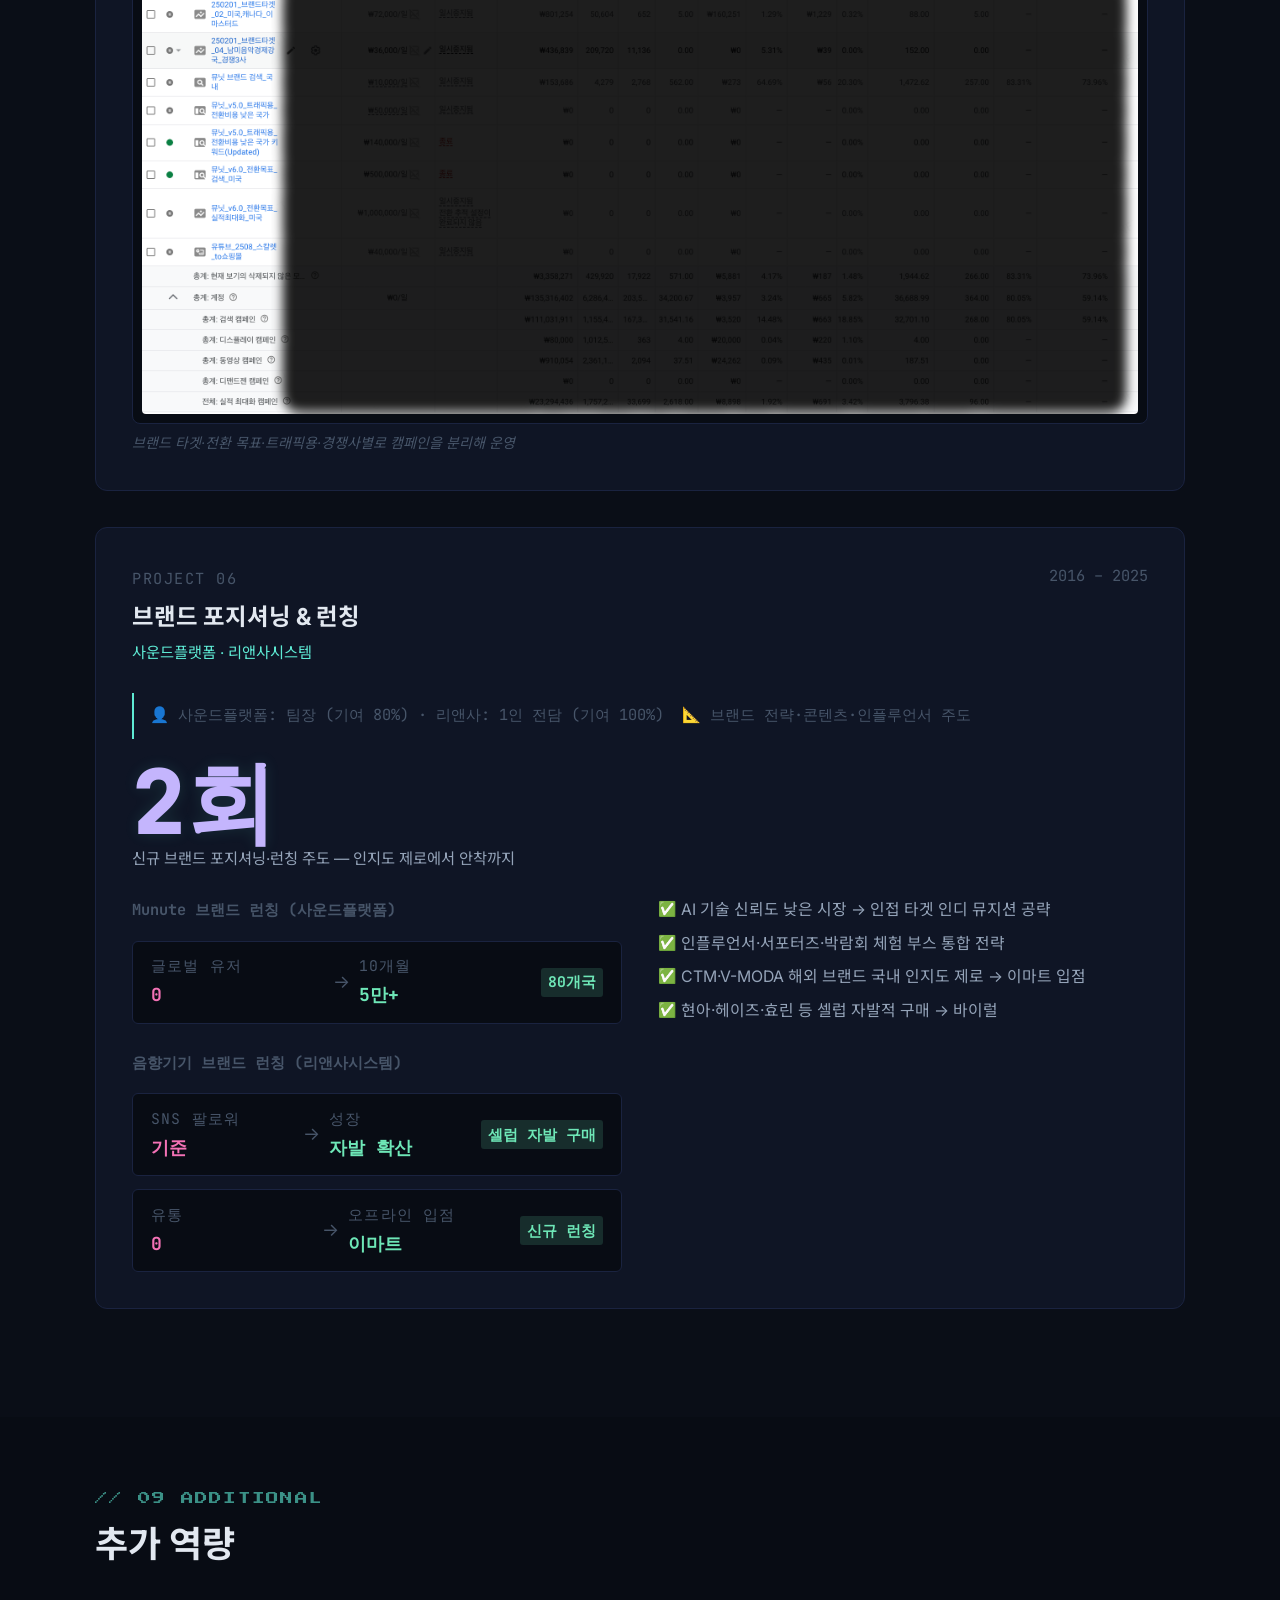
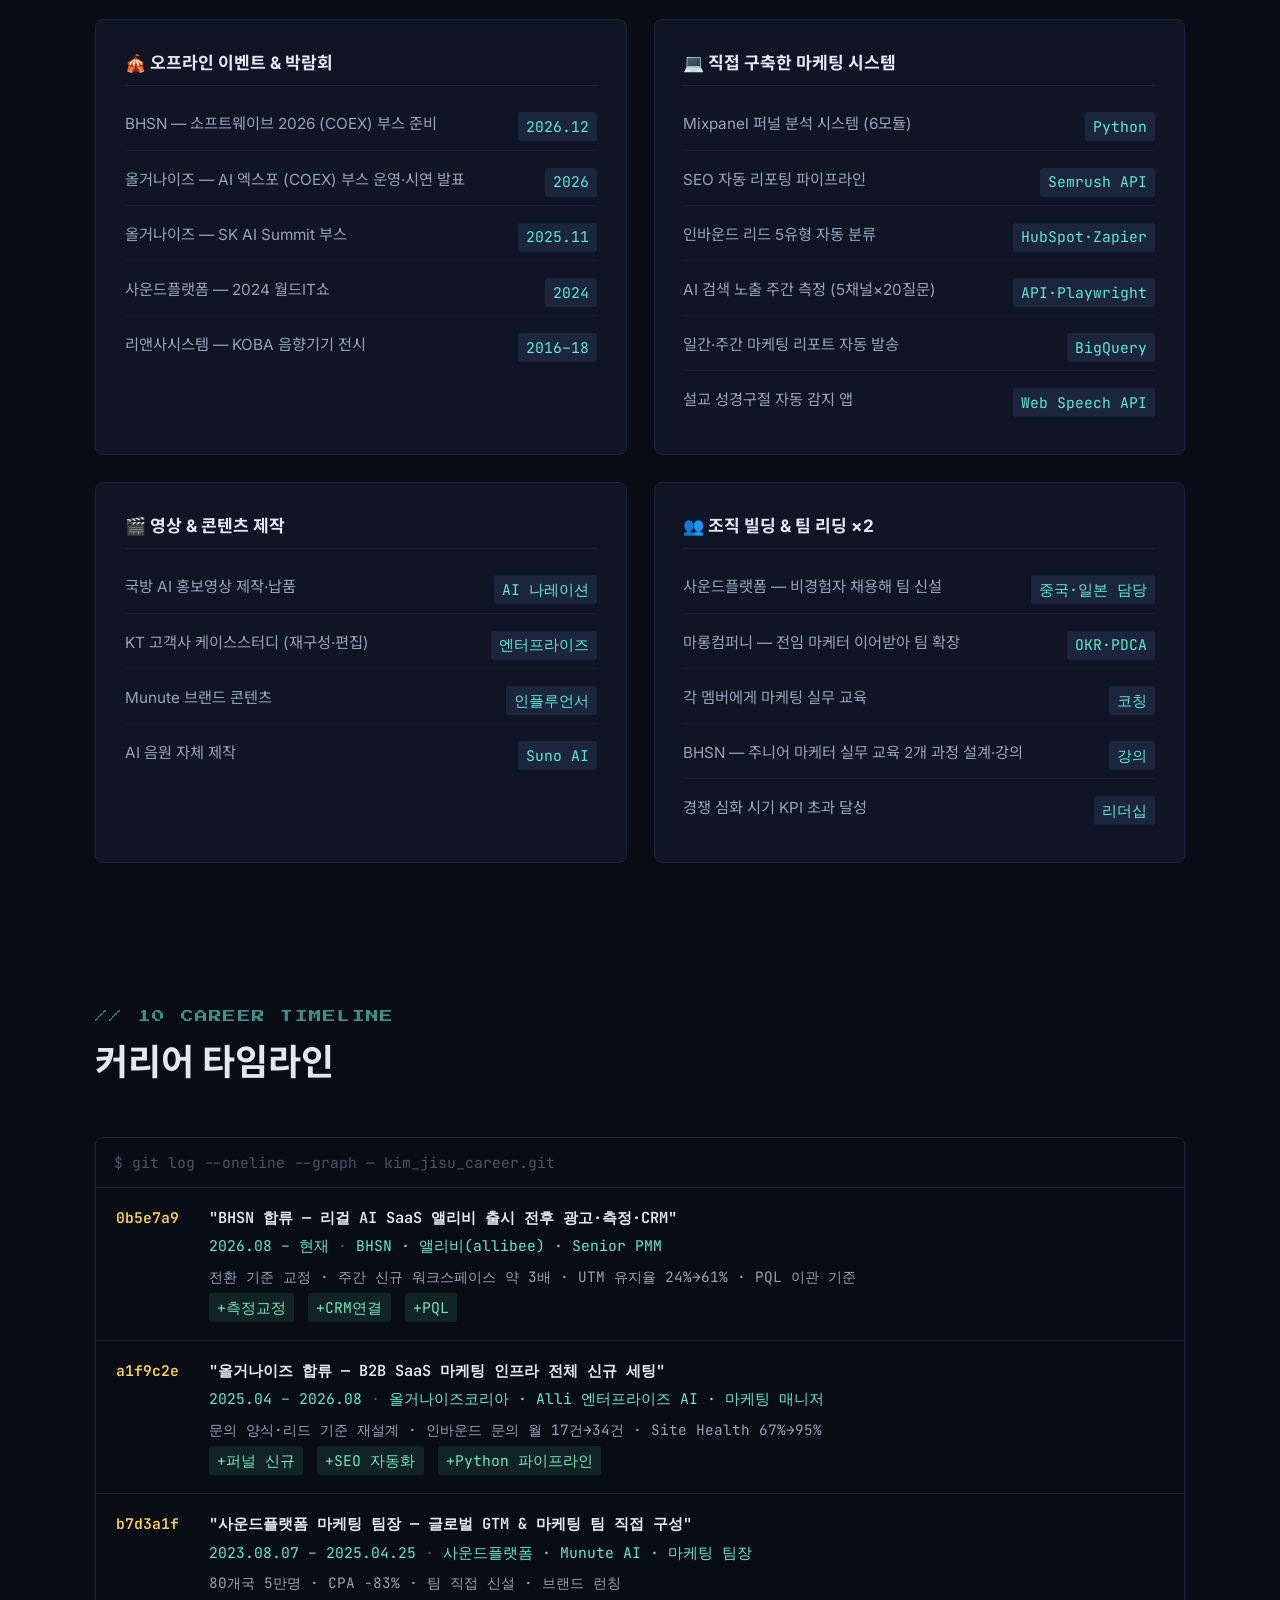
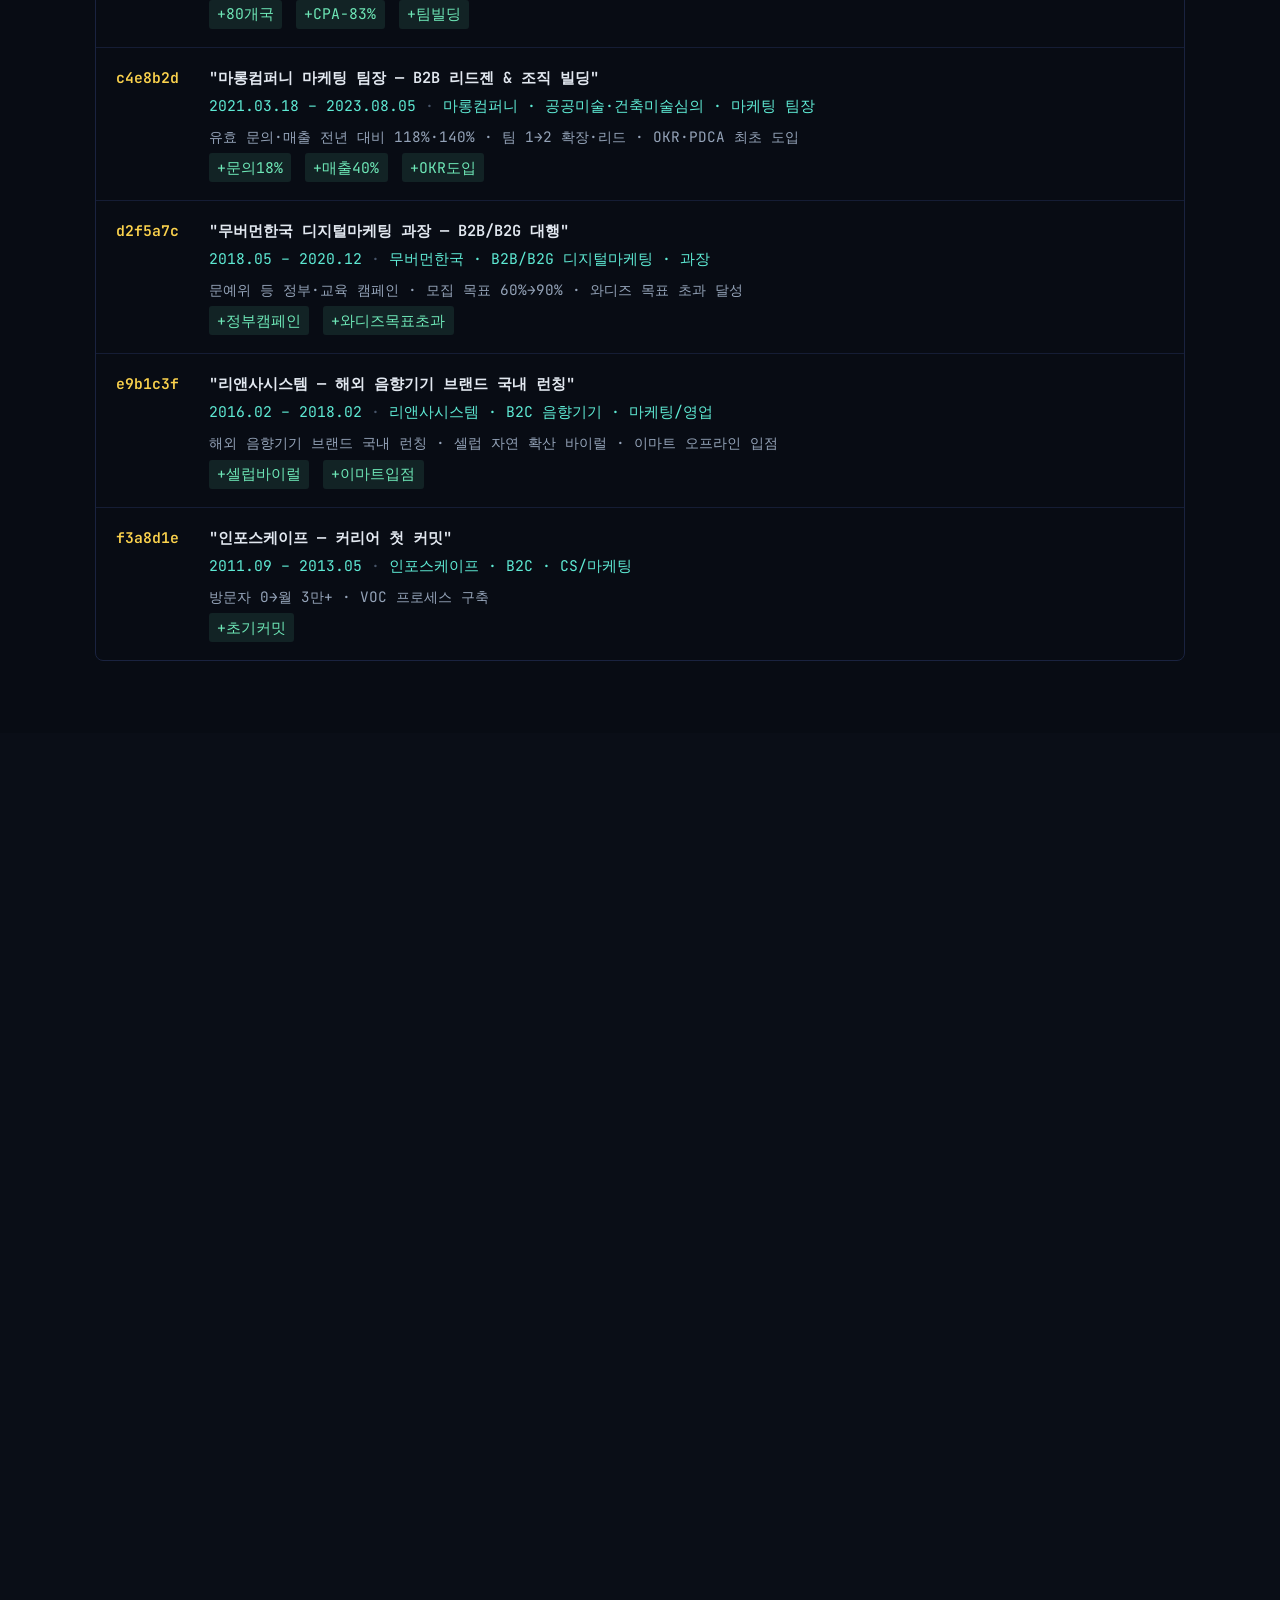
==== commit dab446fb: "마롱 수치 표기 정정: 118%↑·140%↑·KPI 초과 → 전년 대비 118%·140%·130% 수준, 토스 옛 페이지 1.6억 제거, 공용 이력서·경력기술서·자기소개서 PDF " ====
--- a/index.html
+++ b/index.html
@@ -91,8 +91,8 @@
           <span class="hero-stat-label">마케팅 경력</span>
         </div>
         <div class="hero-stat scroll-reveal">
-          <span class="hero-stat-num" data-target="118" data-suffix="%↑">0%</span>
-          <span class="hero-stat-label">유효 문의 증가</span>
+          <span class="hero-stat-num" data-target="118" data-suffix="%">0%</span>
+          <span class="hero-stat-label">유효 문의 · 전년 대비</span>
         </div>
         <div class="hero-stat scroll-reveal">
           <span class="hero-stat-num" data-target="83" data-suffix="%↓">0%</span>
@@ -122,15 +122,15 @@
 
       <div class="metric-card blue scroll-reveal">
         <span class="metric-icon">🎯</span>
-        <span class="metric-big-num" data-target="118" data-suffix="%↑">0%</span>
-        <span class="metric-label">B2B 유효 문의 증가</span>
+        <span class="metric-big-num" data-target="118" data-suffix="%">0%</span>
+        <span class="metric-label">B2B 유효 문의 · 전년 대비</span>
         <span class="metric-sub">축소 시장·CPC +50% 속 · 마롱컴퍼니</span>
       </div>
 
       <div class="metric-card green scroll-reveal">
         <span class="metric-icon">📈</span>
-        <span class="metric-big-num" data-target="140" data-suffix="%↑">0%</span>
-        <span class="metric-label">매출 성장</span>
+        <span class="metric-big-num" data-target="140" data-suffix="%">0%</span>
+        <span class="metric-label">매출 · 전년 대비</span>
         <span class="metric-sub">경쟁사 카피·시장 축소 속 · 마롱컴퍼니</span>
       </div>
 
@@ -205,7 +205,7 @@
           <tr>
             <td><strong>리드 제너레이션</strong></td>
             <td><span class="jd-badge">마롱컴퍼니</span></td>
-            <td>유효 문의 118%↑, 매출 140%↑, 오가닉 130%↑</td>
+            <td>전년 대비 유효 문의 118%·매출 140%·오가닉 유입 130% 수준</td>
           </tr>
           <tr>
             <td><strong>글로벌 퍼포먼스</strong></td>
@@ -299,7 +299,7 @@
             <div class="strength-desc">
               <p><strong>리앤사 — 제로 예산, 제품력 승부.</strong> 광고비가 없었기에 '연예인의 연예인' — 프로듀서와 싱어송라이터를 먼저 공략했습니다. 이들이 자발적으로 선택하자 현아·헤이즈·효린까지 자연 확산되며 브랜드가 빠르게 자리 잡았습니다.</p>
               <p><strong>사운드플랫폼 — 데이터 없는 시장, 직접 구축.</strong> 뮤지션 인터뷰로 기초를 쌓고, 레딧·링크드인·유튜브·구글 애즈에 최소 비용 글로벌 테스트. 채널별→국가별→소재별 세분화로 최적 조합을 찾았고, CPA 83% 절감, 80개국 5만 가입까지 이어졌습니다.</p>
-              <p><strong>마롱 — 1위 유지가 아닌 격차 확대.</strong> B2B 결정권자가 최소 3곳을 비교한다는 가설 아래, '가성비 좋은 3위'에 노출하며 차별점 광고로 전환을 유도. AI 생성 이미지로 경쟁사 독점 아이템 레퍼런스를 만들어 유효 문의 118%↑, 매출 140%↑.</p>
+              <p><strong>마롱 — 1위 유지가 아닌 격차 확대.</strong> B2B 결정권자가 최소 3곳을 비교한다는 가설 아래, '가성비 좋은 3위'에 노출하며 차별점 광고로 전환을 유도. AI 생성 이미지로 경쟁사 독점 아이템 레퍼런스를 만들어 유효 문의·매출을 전년의 118%·140% 수준으로 올렸습니다.</p>
             </div>
             <div class="panel-tags"><span class="panel-tag">제로예산</span><span class="panel-tag">글로벌테스트</span><span class="panel-tag">A/B테스트</span><span class="panel-tag">가설검증</span></div>
           </div>
@@ -708,11 +708,11 @@
             <span>📉 축소 시장 · 네이버 CPC ₩12K→₩18K (+50%) · 경쟁사 카피</span>
           </div>
 
-          <p style="font-size:0.8rem; color:var(--text-secondary); line-height:1.6; margin-bottom:1rem;">공공미술·건축미술이라는 좁은 B2B 시장, 이미 국내 1위였습니다. 시장 자체가 줄어들고, 메인 키워드 네이버 CPC는 ₩12,000에서 ₩18,000까지 올랐고, 경쟁사 3곳이 우리 홈페이지와 전략을 통째로 카피하고 있었습니다. 그 상황에서 광고비는 33% 줄이면서 유효 문의 118%↑, 매출 140%↑를 만들고 1위 격차를 더 벌렸습니다.</p>
+          <p style="font-size:0.8rem; color:var(--text-secondary); line-height:1.6; margin-bottom:1rem;">공공미술·건축미술이라는 좁은 B2B 시장, 이미 국내 1위였습니다. 시장 자체가 줄어들고, 메인 키워드 네이버 CPC는 ₩12,000에서 ₩18,000까지 올랐고, 경쟁사 3곳이 우리 홈페이지와 전략을 통째로 카피하고 있었습니다. 그 상황에서 광고비는 33% 줄이면서 유효 문의는 전년의 118%, 매출은 140% 수준으로 끌어올려 1위 격차를 더 벌렸습니다.</p>
 
           <div>
             <span class="project-big-num green">118%</span>
-            <span class="project-big-label">축소 시장 + CPC 50%↑ + 경쟁사 카피 — 그래도 1위 격차를 벌렸습니다</span>
+            <span class="project-big-label">전년 대비 유효 문의 — 축소 시장 + CPC 50%↑ + 경쟁사 카피 속에서도 1위 격차를 벌렸습니다</span>
           </div>
 
           <!-- KPI Progress Ring -->
@@ -721,7 +721,7 @@
               <circle cx="50" cy="50" r="42" fill="none" stroke="var(--border)" stroke-width="6"/>
               <circle class="progress-ring-circle" cx="50" cy="50" r="42" fill="none" stroke="var(--accent-green)" stroke-width="6" stroke-linecap="round" stroke-dasharray="263.9" stroke-dashoffset="263.9" transform="rotate(-90 50 50)" data-target-pct="100"/>
               <text x="50" y="48" text-anchor="middle" fill="var(--accent-green)" font-size="18" font-weight="800" font-family="JetBrains Mono, monospace">118</text>
-              <text x="50" y="62" text-anchor="middle" fill="var(--text-muted)" font-size="11" font-family="JetBrains Mono, monospace">% ↑</text>
+              <text x="50" y="62" text-anchor="middle" fill="var(--text-muted)" font-size="11" font-family="JetBrains Mono, monospace">% 전년비</text>
             </svg>
             <div style="display:flex; flex-direction:column; gap:0.5rem;">
               <div class="comparison-bar-container">
@@ -752,8 +752,8 @@
                   </div>
                   <span class="delta-arrow">→</span>
                   <div>
-                    <span class="delta-label">SEO 전환 후</span>
-                    <span class="delta-after">118%↑</span>
+                    <span class="delta-label">전년 대비</span>
+                    <span class="delta-after">118%</span>
                   </div>
                   <span class="delta-pct">유효 문의</span>
                 </div>
@@ -764,8 +764,8 @@
                   </div>
                   <span class="delta-arrow">→</span>
                   <div>
-                    <span class="delta-label">성장</span>
-                    <span class="delta-after">140%↑</span>
+                    <span class="delta-label">전년 대비</span>
+                    <span class="delta-after">140%</span>
                   </div>
                   <span class="delta-pct">매출</span>
                 </div>
@@ -816,7 +816,7 @@
                 </div>
                 <div class="funnel-connector"></div>
                 <div class="funnel-step" style="border-color: var(--accent-green); border-width: 2px;">
-                  <div class="funnel-step-label" style="color: var(--accent-green);">유효 문의 118%↑</div>
+                  <div class="funnel-step-label" style="color: var(--accent-green);">유효 문의 전년 대비 118%</div>
                   <div class="funnel-step-tool">국내 1위 (점유율 21%) 격차 확대</div>
                 </div>
               </div>
@@ -1197,10 +1197,10 @@
             <span class="git-company">마롱컴퍼니 · 공공미술·건축미술심의 · 마케팅 팀장</span>
           </div>
           <div class="git-body">
-            유효 문의 118%↑ · 매출 140%↑ · 팀 1→2 확장·리드 · OKR·PDCA 최초 도입
+            유효 문의·매출 전년 대비 118%·140% · 팀 1→2 확장·리드 · OKR·PDCA 최초 도입
             <br/>
-            <span class="git-stat">+문의118%</span>
-            <span class="git-stat">+매출140%</span>
+            <span class="git-stat">+문의18%</span>
+            <span class="git-stat">+매출40%</span>
             <span class="git-stat">+OKR도입</span>
           </div>
         </div>
